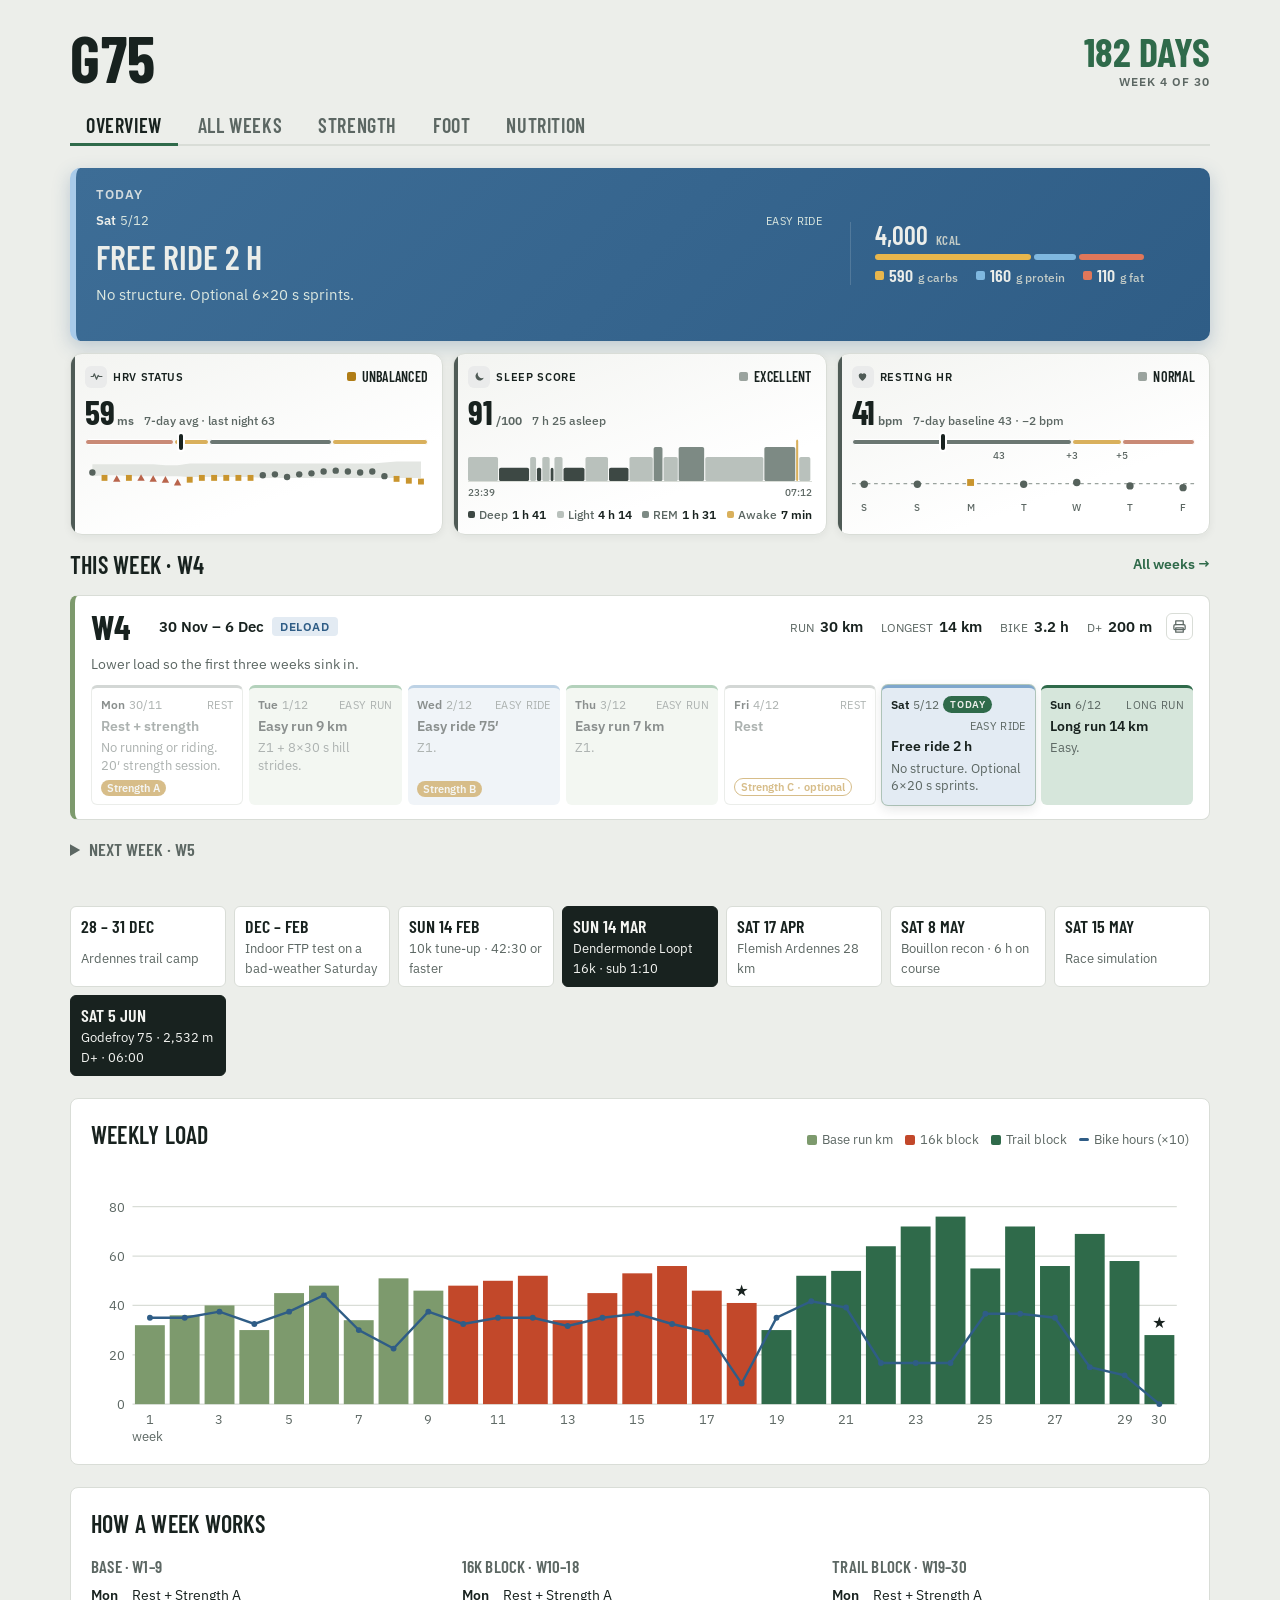
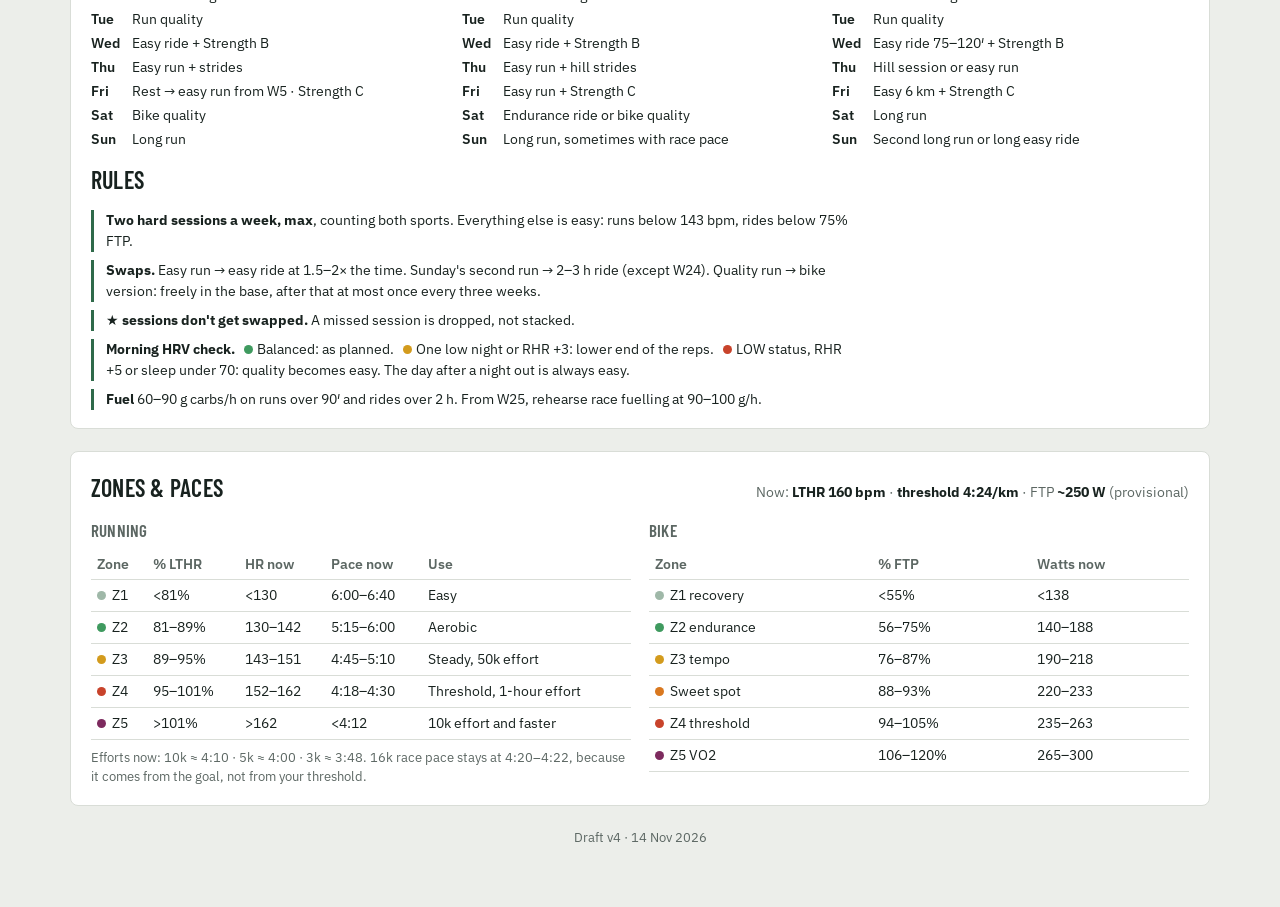
==== index.html @ e813a7c7 "Recovery tiles: status beside title, number and sub on one row Co-Authored-By: Claude Opus 5.5 <nore" ====
<!DOCTYPE html>
<html lang="en">
<head>
<meta charset="utf-8">
<meta name="viewport" content="width=device-width, initial-scale=1">
<title>G75</title>
<meta name="theme-color" content="#f4f5f2">
<link rel="manifest" href="manifest.webmanifest">
<link rel="apple-touch-icon" href="icons/apple-touch-icon.png">
<meta name="apple-mobile-web-app-capable" content="yes">
<meta name="mobile-web-app-capable" content="yes">
<meta name="apple-mobile-web-app-title" content="G75">
<meta name="apple-mobile-web-app-status-bar-style" content="default">
<link rel="icon" type="image/svg+xml" href="data:image/svg+xml,%3Csvg%20xmlns%3D%22http%3A//www.w3.org/2000/svg%22%20viewBox%3D%220%200%2064%2064%22%3E%3Crect%20width%3D%2264%22%20height%3D%2264%22%20rx%3D%2214%22%20fill%3D%22%232f6a4a%22/%3E%3Cpath%20d%3D%22M8%2050%20L24%2024%20L32%2036%20L40%2020%20L56%2050%20Z%22%20fill%3D%22%23f4f5f2%22/%3E%3Cpath%20d%3D%22M40%2020%20L45%2029%20L41%2027%20L38%2031%20L35%2028%20Z%22%20fill%3D%22%23c2482a%22/%3E%3C/svg%3E">
<link rel="preconnect" href="https://fonts.googleapis.com">
<link rel="preconnect" href="https://fonts.gstatic.com" crossorigin>
<link href="https://fonts.googleapis.com/css2?family=Barlow+Condensed:wght@500;600;700&family=IBM+Plex+Sans:wght@400;500;600&display=swap" rel="stylesheet">
<style>:root{
  /* Layout: one reading column; week cards hold a 7-column day grid that stacks on phones */
  --paper:#f4f5f2; --card:#ffffff; --ink:#18221f; --muted:#5c6763; --line:#d9ddd7;
  --moss:#2f6a4a; --rust:#c2482a; --steel:#2f5d86; --ochre:#b07d16;
  --base:#7d9a6d; --speed:#c2482a; --trail:#2f6a4a;
  --easy-bg:#e8f0e7; --q-bg:#f8e3dc; --long-bg:#d6e6db; --bike-bg:#e3ebf3; --bikeq-bg:#d4e0ee; --rest-bg:#eef0ee; --race-bg:#18221f; --race-ink:#f4f5f2;
  --display:"Barlow Condensed","Arial Narrow",sans-serif; --body:"IBM Plex Sans",system-ui,sans-serif;
  color-scheme:light;
}
@media (prefers-color-scheme:dark){:root:not([data-theme="light"]){
  --paper:#111816; --card:#18211e; --ink:#e7ece8; --muted:#9aa7a1; --line:#2b3632;
  --moss:#6fb08a; --rust:#ec7a5a; --steel:#7fb0dc; --ochre:#e0ae4a;
  --base:#8fae7e; --speed:#ec7a5a; --trail:#6fb08a;
  --easy-bg:#1d2b23; --q-bg:#35211b; --long-bg:#1b3326; --bike-bg:#1a2633; --bikeq-bg:#1c2d42; --rest-bg:#1b2220; --race-bg:#e7ece8; --race-ink:#111816;
  color-scheme:dark;}}
:root[data-theme="dark"]{
  --paper:#111816; --card:#18211e; --ink:#e7ece8; --muted:#9aa7a1; --line:#2b3632;
  --moss:#6fb08a; --rust:#ec7a5a; --steel:#7fb0dc; --ochre:#e0ae4a;
  --base:#8fae7e; --speed:#ec7a5a; --trail:#6fb08a;
  --easy-bg:#1d2b23; --q-bg:#35211b; --long-bg:#1b3326; --bike-bg:#1a2633; --bikeq-bg:#1c2d42; --rest-bg:#1b2220; --race-bg:#e7ece8; --race-ink:#111816;
  color-scheme:dark;}

*{box-sizing:border-box}
html{scroll-behavior:smooth}
@media (prefers-reduced-motion:reduce){html{scroll-behavior:auto}}
body{margin:0;background:var(--paper);color:var(--ink);font:15px/1.5 var(--body)}
.wrap{max-width:1180px;margin:0 auto;padding:28px 20px 60px;display:grid;gap:22px}
h1,h2,h3,h4{font-family:var(--display);text-wrap:balance;margin:0;letter-spacing:.01em}
h1{font-size:clamp(40px,6vw,64px);font-weight:700;line-height:.95;text-transform:uppercase}
h3{font-size:24px;font-weight:600;text-transform:uppercase}
h4{font-size:17px;font-weight:600;text-transform:uppercase;color:var(--muted);margin-bottom:6px}
.kicker{font:600 13px var(--body);color:var(--moss);text-transform:uppercase;letter-spacing:.08em;margin-bottom:6px}
.brand{display:flex;align-items:flex-end;justify-content:space-between;gap:16px}
.count{display:grid;justify-items:end;text-align:right;line-height:1.1}
.count b{font:700 clamp(28px,4vw,40px)/.95 var(--display);color:var(--moss);text-transform:uppercase}
.count span{font:600 12px var(--body);color:var(--muted);text-transform:uppercase;letter-spacing:.08em;margin-top:4px}
.lede{max-width:68ch;color:var(--muted);margin:10px 0 0}
.note{color:var(--muted);font-size:13px;margin:8px 0 0;max-width:80ch}

.milestones{list-style:none;padding:0;margin:18px 0 0;display:grid;grid-template-columns:repeat(auto-fit,minmax(140px,1fr));gap:8px}
.milestones li{background:var(--card);border:1px solid var(--line);border-radius:6px;padding:8px 10px;display:grid;gap:2px}
.milestones b{font:600 18px var(--display);text-transform:uppercase}
.milestones span{font-size:13px;color:var(--muted)}
.milestones .race{background:var(--race-bg);border-color:var(--race-bg)}
.milestones .race b,.milestones .race span{color:var(--race-ink)}

.jump{display:flex;flex-wrap:wrap;gap:6px;margin-top:16px}
.jump a,.jump button{font:500 14px var(--body);color:var(--ink);background:var(--card);border:1px solid var(--line);border-radius:999px;padding:5px 12px;text-decoration:none;cursor:pointer}
.jump button{background:var(--moss);color:var(--paper);border-color:var(--moss)}
.jump a:hover{border-color:var(--moss)}
:focus-visible{outline:2px solid var(--steel);outline-offset:2px}

.panel{background:var(--card);border:1px solid var(--line);border-radius:8px;padding:18px 20px;display:grid;gap:12px}
.panel-h{display:flex;flex-wrap:wrap;justify-content:space-between;align-items:baseline;gap:10px}
.legend{display:flex;flex-wrap:wrap;gap:12px;font-size:13px;color:var(--muted)}
.lg::before{content:"";display:inline-block;width:10px;height:10px;border-radius:2px;margin-right:5px;vertical-align:-1px}
.lg.base::before{background:var(--base)}.lg.speed::before{background:var(--speed)}.lg.trail::before{background:var(--trail)}
.lg.bikeL::before{background:var(--steel);height:3px;vertical-align:3px}
.chart{overflow-x:auto}.chart svg{width:100%;min-width:640px;height:auto;display:block}
.grid{stroke:var(--line);stroke-width:1}
.ax{fill:var(--muted);font:11px var(--body)}
.flag{fill:var(--ink);font:13px var(--body)}
.bar.base{fill:var(--base)}.bar.speed{fill:var(--speed)}.bar.trail{fill:var(--trail)}
.bikeline{fill:none;stroke:var(--steel);stroke-width:2}.bikedot{fill:var(--steel)}

.tmpl{display:grid;grid-template-columns:repeat(auto-fit,minmax(260px,1fr));gap:14px}
.tmpl ol{list-style:none;margin:0;padding:0;display:grid;gap:3px;font-size:14px}
.tmpl b{display:inline-block;width:38px;font-weight:600}
.rules{display:grid;grid-template-columns:repeat(auto-fit,minmax(300px,1fr));gap:14px}
.rule{border-top:3px solid var(--moss);padding-top:8px}
.rule h4{color:var(--ink)}
.rule p,.rule ul{margin:0;font-size:14px}
.rule ul{padding-left:18px;display:grid;gap:4px}
.gate{list-style:none;padding-left:0!important}
.gate li{padding-left:12px;border-left:4px solid var(--line)}
.gate .g{border-color:#3f9a5f}.gate .a{border-color:#d39b1d}.gate .r{border-color:#c8432b}

.zgrid,.sgrid{display:grid;grid-template-columns:repeat(auto-fit,minmax(300px,1fr));gap:18px}
table.z{border-collapse:collapse;width:100%;font-size:14px;font-variant-numeric:tabular-nums}
.z th{text-align:left;font-weight:600;color:var(--muted);border-bottom:1px solid var(--line);padding:4px 6px}
.z td{border-bottom:1px solid var(--line);padding:5px 6px}
.zd{display:inline-block;width:9px;height:9px;border-radius:50%;margin-right:6px}
.zd.z1{background:#9fb8a8}.zd.z2{background:#3f9a5f}.zd.z3{background:#d39b1d}.zd.z3b{background:#d9781f}.zd.z4{background:#c8432b}.zd.z5{background:#7d2a5e}
.steps,.phases-s,.pgroups{margin:0;padding-left:18px;display:grid;gap:5px;font-size:14px}

.phase-h{display:flex;flex-wrap:wrap;align-items:baseline;gap:12px;font-size:36px;font-weight:700;text-transform:uppercase;padding-top:14px;border-top:4px solid}
.phase-h small{font:500 14px var(--body);color:var(--muted);text-transform:none}
.phase-h.base{border-color:var(--base)}.phase-h.speed{border-color:var(--speed)}.phase-h.trail{border-color:var(--trail)}
main{display:grid;gap:14px}
.week{background:var(--card);border:1px solid var(--line);border-left:5px solid var(--line);border-radius:8px;padding:14px 16px;display:grid;gap:10px;scroll-margin-top:12px}
.week.base{border-left-color:var(--base)}.week.speed{border-left-color:var(--speed)}.week.trail{border-left-color:var(--trail)}
.week.current{box-shadow:0 0 0 2px var(--moss)}
.week header{display:flex;flex-wrap:wrap;align-items:center;gap:14px}
.wn{font:700 34px/1 var(--display);min-width:54px}
.wmeta{display:flex;flex-wrap:wrap;align-items:center;gap:8px}
.wdates{font-weight:600}
.tag{font:600 12px var(--body);text-transform:uppercase;letter-spacing:.05em;padding:2px 8px;border-radius:4px;background:var(--rest-bg);color:var(--muted)}
.t-deload{background:var(--bike-bg);color:var(--steel)}
.t-race{background:var(--race-bg);color:var(--race-ink)}
.t-ardennes,.t-swap{background:var(--long-bg);color:var(--moss)}
.t-sharpen,.t-intro{background:var(--q-bg);color:var(--rust)}
.now{display:none;font:600 12px var(--body);text-transform:uppercase;padding:2px 8px;border-radius:4px;background:var(--moss);color:var(--paper)}
.week.current .now{display:inline-block}
.stats{display:flex;flex-wrap:wrap;gap:4px 18px;margin:0 0 0 auto;font-variant-numeric:tabular-nums}
.stats div{display:flex;gap:6px;align-items:baseline}
.stats dt{font-size:12px;color:var(--muted);text-transform:uppercase}
.stats dd{margin:0;font-weight:600}
.focus{margin:0;color:var(--muted);font-size:14px;max-width:90ch}

.days{list-style:none;margin:0;padding:0;display:grid;grid-template-columns:repeat(7,minmax(0,1fr));gap:6px}
.day{border-radius:6px;padding:8px 9px;background:var(--rest-bg);display:flex;flex-direction:column;gap:4px;min-width:0;border-top:3px solid transparent}
.day.easy,.day.camp{background:var(--easy-bg);border-top-color:#6aa57a}
.day.q{background:var(--q-bg);border-top-color:var(--rust)}
.day.long,.day.hill{background:var(--long-bg);border-top-color:var(--moss)}
.day.bike{background:var(--bike-bg);border-top-color:#7ea6cc}
.day.bikeq{background:var(--bikeq-bg);border-top-color:var(--steel)}
.day.race{background:var(--race-bg);color:var(--race-ink)}
.day.race .dh em,.day.race .dd{color:var(--race-ink);opacity:.8}
.day.today{box-shadow:0 0 0 1px rgba(47,106,74,.35),0 4px 12px rgba(24,34,31,.12)}
.day.today .dh::after{content:"Today";order:1;font:600 10px var(--body);text-transform:uppercase;letter-spacing:.06em;background:var(--moss);color:var(--paper);padding:2px 7px;border-radius:999px;align-self:center}
.day.today .dh em{order:2}
.day.past{opacity:.5}
@media print{.day.past{opacity:1}}
.dh{display:flex;flex-wrap:wrap;gap:4px;align-items:baseline;font-size:12px}
.dh b{font-weight:600}.dh span{color:var(--muted)}.day.race .dh span{color:var(--race-ink)}
.dh em{font-style:normal;color:var(--muted);margin-left:auto;font-size:11px;text-transform:uppercase;letter-spacing:.03em}
.dt{font-weight:600;font-size:14px;line-height:1.25;overflow-wrap:anywhere}
.dd{font-size:12.5px;color:var(--muted);line-height:1.4;overflow-wrap:anywhere}
.chips{display:flex;flex-wrap:wrap;gap:4px;margin-top:auto;padding-top:2px}
.chip{font:600 11px var(--body);padding:1px 6px;border-radius:999px}
.chip.str{background:var(--ochre);color:var(--paper)}
.chip.key{background:var(--ink);color:var(--paper)}
.day.race .chip.key{background:var(--race-ink);color:var(--race-bg)}
@media (max-width:980px){.days{grid-template-columns:repeat(4,minmax(0,1fr))}}
@media (max-width:640px){.days{grid-template-columns:1fr}.stats{margin-left:0}.dh em{margin-left:8px}}
.foot{color:var(--muted);font-size:13px;text-align:center}

/* v2 additions */
.tabs{display:flex;gap:4px;margin-top:18px;border-bottom:2px solid var(--line)}
.tabs a{font:600 20px var(--display);text-transform:uppercase;letter-spacing:.03em;color:var(--muted);text-decoration:none;padding:6px 16px;border-bottom:3px solid transparent;margin-bottom:-2px}
.tabs a[aria-selected="true"]{color:var(--ink);border-bottom-color:var(--moss)}
.tabs a:hover{color:var(--ink)}
.view{display:grid;gap:22px}
.view[hidden]{display:none}
table.wk{border-collapse:collapse;width:100%;font-size:14px}
.wk th,.wk td{text-align:left;padding:5px 8px;border-bottom:1px solid var(--line);vertical-align:top}
.wk thead th{font-weight:600;color:var(--muted);font-size:13px}
.wk tbody th{width:44px;font-weight:600}
.tmpl{display:grid}
ul.rules{list-style:none;margin:0;padding:0;display:grid;gap:8px;font-size:14px;max-width:95ch}
ul.rules li{padding-left:12px;border-left:3px solid var(--moss)}
.dot{display:inline-block;width:9px;height:9px;border-radius:50%;margin:0 4px 0 6px;vertical-align:0}
.dot.g{background:#3f9a5f}.dot.a{background:#d39b1d}.dot.r{background:#c8432b}
.now-vals{font-size:14px;color:var(--muted);font-variant-numeric:tabular-nums}
.now-vals b{color:var(--ink)}
.howto{border-top:1px solid var(--line);padding-top:10px}
.howto p{margin:0;font-size:14px;max-width:95ch}
.sweek{display:grid;grid-template-columns:repeat(auto-fit,minmax(220px,1fr));gap:10px}
.sday{background:var(--paper);border:1px solid var(--line);border-radius:6px;padding:10px 12px;display:flex;flex-wrap:wrap;align-items:center;gap:8px}
.sday b{font:700 22px var(--display);text-transform:uppercase}
.sday p{margin:0;flex-basis:100%;font-size:14px;color:var(--muted)}
.chip.str{text-decoration:none}
.fmt{list-style:none;margin:0;padding:0;display:grid;gap:6px;font-size:14px}
.fmt span{display:inline-block;min-width:44px;font:700 18px var(--display);color:var(--moss)}
.abc{display:grid;grid-template-columns:repeat(auto-fit,minmax(220px,1fr));gap:10px}
.slot{border:2px dashed var(--line);border-radius:6px;padding:12px;display:flex;align-items:center;gap:12px}
.slot b{font:700 34px/1 var(--display);color:var(--ochre)}
.slot p{margin:0;color:var(--muted);font-size:14px}
.lib{display:grid;grid-template-columns:repeat(auto-fit,minmax(230px,1fr));gap:16px}
.lib ul{margin:0;padding-left:16px;display:grid;gap:3px;font-size:14px}
.lib i{font-style:normal;color:var(--muted);font-size:12.5px;white-space:nowrap}
.lib .add h4{color:var(--ochre)}
h3 small{font:500 13px var(--body);color:var(--muted);text-transform:none;margin-left:8px}
.mob{margin:0;font-size:14px;max-width:95ch;color:var(--muted)}
table.wk{table-layout:fixed;min-width:620px}
.wk thead th:first-child{width:50px}
.wk td[colspan]{background:var(--paper)}
ul.rules{grid-template-columns:1fr}
.wk b{display:inline;width:auto}
.chart{position:relative}
.hit{fill:transparent;cursor:pointer}
.hit:focus{outline:none}
.bar.on{filter:brightness(1.15)}
.hit:focus-visible{stroke:var(--steel);stroke-width:2}
.tip{position:absolute;pointer-events:none;background:var(--ink);color:var(--paper);border-radius:6px;padding:8px 10px;font-size:13px;line-height:1.45;min-width:170px;box-shadow:0 4px 14px rgba(0,0,0,.18);z-index:5;font-variant-numeric:tabular-nums}
.tip b{display:block;font:600 15px var(--display);text-transform:uppercase;letter-spacing:.02em}
.tip .tl{opacity:.75;font-size:12px;margin-bottom:4px}
.tip dl{margin:0;display:grid;grid-template-columns:auto 1fr;gap:1px 10px}
.tip dt{opacity:.75}.tip dd{margin:0;font-weight:600;text-align:right}
.sess{display:grid;grid-template-columns:repeat(auto-fit,minmax(290px,1fr));gap:12px}
.scard{border:1px solid var(--line);border-top:4px solid var(--ochre);border-radius:8px;padding:12px 14px;display:flex;flex-direction:column;gap:10px;background:var(--paper)}
.scard header{display:flex;gap:10px;align-items:center}
.scard .sl{font:700 40px/1 var(--display);color:var(--ochre);min-width:28px}
.scard header b{display:block;font:600 20px var(--display);text-transform:uppercase}
.scard header span{font-size:13px;color:var(--muted)}
.blk h5{margin:0 0 4px;font:600 12px var(--body);text-transform:uppercase;letter-spacing:.05em;color:var(--muted)}
.blk ul{list-style:none;margin:0;padding:0;display:grid;gap:4px;font-size:14px}
.blk li{display:flex;flex-wrap:wrap;gap:2px 8px;align-items:baseline}
.blk em{font-style:normal;font:700 12px var(--body);color:var(--ochre);min-width:20px}
.blk i{font-style:normal;color:var(--muted);font-size:12.5px;margin-left:auto;text-align:right}
.why{margin:auto 0 0;font-size:12.5px;color:var(--muted);border-top:1px dashed var(--line);padding-top:8px}
.grules{margin:0;padding-left:20px;display:grid;gap:6px;font-size:14px;max-width:95ch}
.prog td:first-child{font-weight:600}
/* strength sessions v2 */
.seg{display:inline-flex;border:1px solid var(--line);border-radius:8px;overflow:hidden;background:var(--paper)}
.segb{font:inherit;border:0;background:transparent;color:var(--muted);padding:6px 16px;cursor:pointer;display:flex;align-items:baseline;gap:6px;border-left:1px solid var(--line)}
.segb:first-child{border-left:0}
.segb b{font:700 20px var(--display);color:inherit}
.segb span{font-size:12px;text-transform:uppercase;letter-spacing:.04em}
.segb[aria-selected="true"]{background:var(--ochre);color:var(--paper)}
.sc{display:grid;gap:4px}
.sc[hidden]{display:none}
.sch{display:flex;align-items:center;gap:12px;padding-bottom:8px;border-bottom:2px solid var(--ochre)}
.sch .sl{font:700 44px/1 var(--display);color:var(--ochre)}
.sch b{display:block;font:600 22px var(--display);text-transform:uppercase}
.sch span{font-size:13px;color:var(--muted)}
.rows{display:grid}
.blk2{display:grid;grid-template-columns:120px 1fr;gap:12px;padding:10px 0;border-bottom:1px solid var(--line)}
.bl b{display:block;font:600 13px var(--body);text-transform:uppercase;letter-spacing:.04em}
.bl span{font-size:12.5px;color:var(--muted)}
.exs{list-style:none;margin:0;padding:0;display:grid;gap:8px}
.blk2.pair .exs{border-left:3px solid var(--ochre);padding-left:12px}
.exs li{display:grid;grid-template-columns:auto 1fr auto;gap:10px;align-items:baseline}
.exs li:not(:has(em)){grid-template-columns:1fr auto}
.exs em{font:700 12px var(--body);font-style:normal;color:var(--ochre);width:14px}
.en span{font-weight:600;font-size:14.5px}
.en small{display:block;color:var(--muted);font-size:12.5px;margin-top:1px}
.exs li.later{opacity:.72}
.en i.from{font:600 11px var(--body);font-style:normal;text-transform:uppercase;letter-spacing:.04em;color:var(--ochre);border:1px solid var(--ochre);border-radius:4px;padding:0 5px;margin-left:6px;white-space:nowrap}
.ed{font-variant-numeric:tabular-nums;font-weight:600;font-size:14px;white-space:nowrap;text-align:right}
.sc .why{border-top:0;margin-top:6px;padding-top:0}
@media (max-width:560px){.blk2{grid-template-columns:1fr;gap:6px}.ed{white-space:normal}}
/* rest days: same card as other days, quieter */
.day.rest{background:var(--card);border:1px solid var(--line);border-top:3px solid #a9b1ac}
.day.rest .dt{color:var(--muted)}
.smeta{margin-left:auto;display:flex;flex-direction:column;align-items:flex-end;gap:4px}
.dur{font:600 14px var(--body);color:var(--muted);font-variant-numeric:tabular-nums}
.chip.str.opt{background:transparent;color:var(--ochre);border:1px solid var(--ochre)}
/* overview: today + this week */
.today-wrap{display:grid;gap:12px}
.today-card{border-radius:8px;padding:14px 16px;display:flex;flex-direction:column;gap:6px;border-top-width:4px}
.today-card .tl-label{font:600 12px var(--body);text-transform:uppercase;letter-spacing:.08em;color:var(--moss)}
.today-card.race .tl-label{color:var(--race-ink)}
.today-card .dh{font-size:13px}
.today-card .dt{font:600 26px/1.1 var(--display);text-transform:uppercase}
.today-card .dd{font-size:14px;max-width:75ch}
.today-card .chips{margin-top:4px}
.cw-head{display:flex;justify-content:space-between;align-items:baseline;gap:10px}
.jump-link{color:var(--moss);font-weight:600;text-decoration:none;font-size:14px}
.jump-link:hover{text-decoration:underline}
.nextwk summary{cursor:pointer;font:600 18px var(--display);text-transform:uppercase;color:var(--muted);padding:6px 0}
.nextwk[open] summary{margin-bottom:8px}
.nextwk .week{opacity:.92}
.today-card[hidden],.today-wrap[hidden]{display:none}
.wrap,.view,.panel,.today-wrap{grid-template-columns:minmax(0,1fr)}
.tabs{overflow-x:auto}
.tabs a{white-space:nowrap}
@media (max-width:480px){.tabs a{font-size:16px;padding:6px 8px}}
/* tabs: no scrollbar */
.tabs{border-bottom:0;box-shadow:inset 0 -2px 0 var(--line);overflow-x:auto;overflow-y:hidden;scrollbar-width:none}
.tabs::-webkit-scrollbar{display:none}
.tabs a{margin-bottom:0}
/* lighter page background */
:root{--paper:#fbfcfa}
/* always light: override the dark-mode palettes */
@media (prefers-color-scheme:dark){:root:not([data-theme="light"]){
  --paper:#fbfcfa; --card:#ffffff; --ink:#18221f; --muted:#5c6763; --line:#d9ddd7;
  --moss:#2f6a4a; --rust:#c2482a; --steel:#2f5d86; --ochre:#b07d16;
  --base:#7d9a6d; --speed:#c2482a; --trail:#2f6a4a;
  --easy-bg:#e8f0e7; --q-bg:#f8e3dc; --long-bg:#d6e6db; --bike-bg:#e3ebf3; --bikeq-bg:#d4e0ee; --rest-bg:#eef0ee; --race-bg:#18221f; --race-ink:#f4f5f2;
  color-scheme:light;}}
:root[data-theme="dark"]{
  --paper:#fbfcfa; --card:#ffffff; --ink:#18221f; --muted:#5c6763; --line:#d9ddd7;
  --moss:#2f6a4a; --rust:#c2482a; --steel:#2f5d86; --ochre:#b07d16;
  --base:#7d9a6d; --speed:#c2482a; --trail:#2f6a4a;
  --easy-bg:#e8f0e7; --q-bg:#f8e3dc; --long-bg:#d6e6db; --bike-bg:#e3ebf3; --bikeq-bg:#d4e0ee; --rest-bg:#eef0ee; --race-bg:#18221f; --race-ink:#f4f5f2;
  color-scheme:light;}
/* softer page background */
:root{--paper:#eceeea}
@media (prefers-color-scheme:dark){:root:not([data-theme="light"]){--paper:#eceeea}}
:root[data-theme="dark"]{--paper:#eceeea}
/* daily macros on day cards */
.mac{display:flex;flex-wrap:wrap;gap:1px 7px;margin-top:auto;padding-top:4px;border-top:1px dashed rgba(24,34,31,.15);font:500 11px var(--body);color:var(--muted);text-decoration:none;font-variant-numeric:tabular-nums}
.mac b{color:var(--ink);font-weight:600;flex-basis:100%}
.chips+.mac{margin-top:2px}
.day.race .mac,.day.race .mac b{color:var(--race-ink);border-top-color:currentColor}
.mac:hover b{text-decoration:underline}
/* macros only on the today card */
.day .mac{display:none}
/* Today card: dark hero card, accent colour by session type; macros as a split bar */
.today-card.day{--acc:#8cc79a;background:linear-gradient(135deg,#3f7f5b,#336d4e);color:var(--paper);border:0;border-left:6px solid var(--acc);border-radius:10px;padding:18px 20px 20px;gap:8px;box-shadow:0 6px 18px rgba(47,106,74,.25)}
.today-card.q{--acc:#e0775a}.today-card.long,.today-card.hill{--acc:#6fbf8e}.today-card.bike{--acc:#8fb8de}.today-card.bikeq{--acc:#6f9fd0}.today-card.rest{--acc:#a9b1ac}.today-card.race{--acc:var(--rust)}
.today-card.day .tl-label{color:var(--paper);opacity:.85;font-size:13px}
.today-card.day.race{background:var(--ink)}
.today-card.day .dh,.today-card.day .dh span,.today-card.day .dh em,.today-card.day .dd{color:#dce8e0;opacity:1}
.today-card.day .dh b{color:var(--paper)}
.today-card.day .dt{font-size:34px;color:var(--paper)}
.today-card.day .dd{font-size:15px}
.today-card.day .chip.key{background:var(--paper);color:var(--ink)}
.today-card .mac{display:grid;grid-template-columns:repeat(3,auto);justify-content:start;gap:6px 18px;margin-top:6px;padding-top:10px;border-top:1px solid rgba(244,245,242,.16);color:#c4ccc7;font:500 12px var(--body)}
.today-card .mac b{flex-basis:auto}
.today-card.day.race .mac{border-top-color:rgba(244,245,242,.16);color:#c4ccc7}
.today-card .mk{grid-column:1/-1;font:600 13px var(--display);text-transform:uppercase;letter-spacing:.04em}
.today-card .mk b{font:600 26px/1 var(--display);color:var(--paper);letter-spacing:.01em;margin-right:4px}
.today-card .mbar{grid-column:1/-1;display:flex;gap:3px;height:6px;width:100%;max-width:440px}
.today-card .mbar i{border-radius:3px}
.today-card .mbar .c,.today-card .mm.c::before{background:#e8b64c}
.today-card .mbar .p,.today-card .mm.p::before{background:#7fb8e0}
.today-card .mbar .f,.today-card .mm.f::before{background:#e0775a}
.today-card .mm{display:flex;align-items:baseline;gap:5px;white-space:nowrap}
.today-card .mm::before{content:"";width:9px;height:9px;border-radius:2px;align-self:center}
.today-card .mm b{font:600 18px/1 var(--display);color:var(--paper)}
.today-card .mac:hover .mk{text-decoration:none}
.today-card .mac:hover{color:var(--paper)}
@media (min-width:760px){.today-card.day{display:grid;grid-template-columns:minmax(0,1fr) 340px;column-gap:28px;align-content:start}
  .today-card.day>*{grid-column:1}
  .today-card.day .mac{grid-column:2;grid-row:1/span 6;align-self:center;margin:0;padding:0 0 0 24px;border-top:0;border-left:1px solid rgba(244,245,242,.16)}}
  .today-card.day.race .mac{border-left-color:rgba(244,245,242,.16)}

/* PREVIEW: recovery strip under the Today card */
.rec{display:grid;grid-template-columns:repeat(3,minmax(0,1fr));gap:10px}
.rt{--c:#2f6a4a;--t:#e6f1ea;position:relative;overflow:hidden;background:linear-gradient(160deg,var(--t),#fff 70%);border:1px solid var(--line);border-radius:12px;padding:12px 14px 10px;display:flex;flex-direction:column;gap:6px;color:var(--c);box-shadow:0 2px 8px rgba(24,34,31,.06)}
.rt::before{content:"";position:absolute;inset:0 auto 0 0;width:4px;background:var(--day)}
.rec{--day:#4f5b56}
.rt{--c:var(--day);--t:#f3f4f1;--s:var(--day)}
.rt.warn{--s:var(--ochre)}.rt.bad{--s:var(--rust)}
.rh{display:flex;align-items:center;gap:6px;min-width:0}
.ri{flex:none;width:24px;height:24px;border-radius:7px;background:#e6e9e4;display:grid;place-items:center}
.ri svg{width:15px;height:15px;fill:none;stroke:var(--muted);stroke-width:2.2;stroke-linecap:round;stroke-linejoin:round}
.rt.sleep .ri svg,.rt.rhr .ri svg{fill:var(--muted);stroke-width:0}
.rn{font:600 12px var(--body);text-transform:uppercase;letter-spacing:.06em;color:var(--ink);white-space:nowrap;overflow:hidden;text-overflow:ellipsis}
.rpill{margin-left:auto;flex:none;font:600 11px var(--body);padding:2px 8px;border-radius:999px;background:color-mix(in srgb,var(--s) 13%,#fff);color:var(--s);white-space:nowrap}
.rbody{display:flex;align-items:center;justify-content:space-between;gap:8px}
.rv{display:flex;align-items:baseline;gap:3px}
.rv b{font:700 44px/.95 var(--display);color:var(--ink);letter-spacing:-.01em}
.rv span{font:600 13px var(--body);color:var(--muted)}
.ring{width:52px;height:52px;flex:none;transform:rotate(-90deg)}
.ring circle{fill:none;stroke-width:7;stroke-linecap:round}
.ring .trk{stroke:color-mix(in srgb,var(--c) 15%,transparent)}
.ring .arc{stroke:var(--c)}
.rspw{position:relative;margin-right:5px}
.rsp{width:100%;height:36px;overflow:visible;display:block}
.rsp polyline{vector-effect:non-scaling-stroke}
.rspw .dot{position:absolute;width:8px;height:8px;margin:-4px 0 0 -4px;border-radius:50%;background:var(--s);box-shadow:0 0 0 4px color-mix(in srgb,var(--s) 25%,transparent)}
.rsp polyline{fill:none;stroke:currentColor;stroke-width:2.2;stroke-linejoin:round;stroke-linecap:round}
.rsp polyline{stroke:#56625c}
.rsub{font:500 12px/1.3 var(--body);color:var(--muted)}
.rsrc{grid-column:1/-1;font-size:11px;color:var(--muted);text-align:right;margin-top:-4px}
@media (max-width:560px){.rec{grid-template-columns:1fr}
 .rv b{font-size:38px}.rt{padding:11px 12px 9px}
  .rpill{font-size:10.5px;padding:2px 6px}.rt.sleep .rn,.rt.rhr .rn{font-size:11px}}
@media (min-width:760px){.rsp{height:44px}}
.rv b{color:var(--ink)}
.rspw .dot{background:var(--day);box-shadow:0 0 0 4px color-mix(in srgb,var(--day) 22%,transparent)}
.rt.warn .rspw .dot{background:var(--ochre);box-shadow:0 0 0 4px color-mix(in srgb,var(--ochre) 25%,transparent)}
.ri{background:color-mix(in srgb,var(--day) 12%,#fff)}.ri svg{stroke:var(--day)}.rt.sleep .ri svg,.rt.rhr .ri svg{fill:var(--day)}
.rt{color:var(--day)}.rsp polyline{stroke:var(--day)}
.rpill{background:#e9ecea;color:var(--muted)}.rpill::before{content:"";display:inline-block;width:7px;height:7px;border-radius:50%;background:#9aa39e;margin-right:5px;vertical-align:1px}
.rt.warn .rpill{background:color-mix(in srgb,var(--ochre) 14%,#fff);color:var(--ochre)}.rt.warn .rpill::before{background:var(--ochre)}
.rt.bad .rpill{background:color-mix(in srgb,var(--rust) 12%,#fff);color:var(--rust)}.rt.bad .rpill::before{background:var(--rust)}
.rt.bad .rspw .dot{background:var(--rust);box-shadow:0 0 0 4px color-mix(in srgb,var(--rust) 25%,transparent)}
.rt.hrv .rsp{height:54px}
.rsp .floor{stroke:color-mix(in srgb,var(--day) 55%,#fff);stroke-width:1;stroke-dasharray:3 3;vector-effect:non-scaling-stroke}
.flbl{display:none}
/* PREVIEW: Today card background follows the session type */
.today-card.day.q{background:linear-gradient(135deg,#b35a3f,#9a4932);box-shadow:0 6px 18px rgba(154,73,50,.25)}
.today-card.day.bike,.today-card.day.bikeq{background:linear-gradient(135deg,#3d6d96,#2f5d86);box-shadow:0 6px 18px rgba(47,93,134,.25)}
.today-card.day.rest{background:linear-gradient(135deg,#6f7975,#5d6662);box-shadow:0 6px 18px rgba(60,70,66,.22)}
.today-card.day.long,.today-card.day.hill{background:linear-gradient(135deg,#356f50,#2a5c42)}
.today-card.q{--acc:#f0a68d}.today-card.bike,.today-card.bikeq{--acc:#a9cbea}.today-card.rest{--acc:#c9cfcb}
.today-card.day .chip.str.opt{color:#f6dc9a;border-color:#f6dc9a}

/* HRV tile, Garmin-style */
.hst{display:flex;align-items:center;gap:8px;font:600 22px/1.1 var(--display);text-transform:uppercase;letter-spacing:.02em;color:var(--ink);margin:2px 0 4px}
.hst i{width:14px;height:14px;border-radius:2px;background:#9aa39e}
.rt.warn .hst i{background:var(--ochre)}.rt.bad .hst i{background:var(--rust)}
.hsub{margin-top:-2px}
.hz{position:relative;height:8px;margin:10px 0 6px}
.hz .z{position:absolute;top:0;bottom:0;border-radius:4px;border:1.5px solid var(--card)}
.hz .low{background:#c98a76}.hz .unb{background:#d9b05c}.hz .bal{background:#6b7772}.hz .exc{background:#46514c}
.hm{position:absolute;top:-5px;bottom:-5px;width:4px;margin-left:-2px;border-radius:2px;background:var(--ink);box-shadow:0 0 0 2px var(--card)}
.hch{width:100%;height:auto;max-height:80px;display:block;margin-top:6px}
.hband{fill:#e3e6e2}
.hch .db{fill:#56625c}.hch .du{fill:#c9952e}.hch .dl{fill:#b9644b}

/* RHR tile: baseline bar + 7-day dots */
.rzl{position:relative;height:14px;font:500 11px var(--body);color:var(--muted);margin-bottom:2px}.rzl span{position:absolute;transform:translateX(-50%)}
.rch{max-height:none}.rch .bl{stroke:#9aa39e;stroke-dasharray:3 3;stroke-width:1}.rch text{font:500 8px var(--body);fill:var(--muted)}
/* Sleep tile: hypnogram */
.hyp{width:100%;height:auto;max-height:72px;display:block;margin-top:10px;border-bottom:1px solid var(--line)}
.hyp .deep{fill:#3d4844}.hyp .light{fill:#b9c1bc}.hyp .rem{fill:#7d8a84}.hyp .awake{fill:#d9b05c}
.hyt{display:flex;justify-content:space-between;font:500 11px var(--body);color:var(--muted);margin:3px 0 8px}
.stl .awake i{background:#d9b05c}
/* Compact recovery tiles (20 Nov): status beside the title, number + sub on one row */
.rec .rt{padding:12px 14px;gap:8px}
.rec .ri{width:22px;height:22px;border-radius:6px}.rec .ri svg{width:13px;height:13px}
.rec .rn{font-size:11px}
.rec .rh .hst{margin:0 0 0 auto;font-size:14px;gap:6px;white-space:nowrap}.rec .hst i{width:9px;height:9px}
.rec .rrow{display:flex;align-items:baseline;gap:10px;flex-wrap:wrap}
.rec .rv b{font-size:34px}.rec .rv span{font-size:12px}
.rec .rsub{font-size:11.5px}.rec .hsub{margin:0}
.rec .hz{height:6px;margin:2px 0 0}
.rec .hch{margin-top:0}.rec .hyp{margin-top:0}.rec .hyt{margin:-4px 0 0;font-size:10px}
.rec .rzl{height:12px;font-size:10px;margin:-4px 0 0}
.rt.sleep .stl{flex-wrap:nowrap;justify-content:space-between;gap:6px;font-size:11.5px;white-space:nowrap}
@media (max-width:359px){.rt.sleep .stl{flex-wrap:wrap}}
.rt.sleep .stl span{gap:4px}.rt.sleep .stl i{width:7px;height:7px}
/* Sleep tile: stage bar + score columns */
.stg{display:flex;gap:2px;height:14px;border-radius:4px;overflow:hidden;margin-top:8px}
.stg i{display:block}
.stg .deep,.stl .deep i{background:#3d4844}.stg .light,.stl .light i{background:#b9c1bc}.stg .rem,.stl .rem i{background:#7d8a84}.stg .awake{background:#e6dcc4}
.stl{display:flex;flex-wrap:wrap;gap:4px 14px;font:500 12px var(--body);color:var(--muted)}
.stl span{display:flex;align-items:center;gap:5px}.stl i{width:8px;height:8px;border-radius:2px}
.stl b{color:var(--ink);font-weight:600}
.scol{display:flex;align-items:flex-end;gap:2px;height:52px;margin-top:12px;border-bottom:1px solid var(--line)}
.scol i{flex:1;border-radius:2px 2px 0 0;background:#b9c1bc}
.scol .exc{background:#7d8a84}.scol .fair{background:#d9b05c}.scol .poor{background:#c98a76}
.scol .now{background:var(--ink)}
/* Resting HR tile: deviation cells around the average */
.dev{position:relative;display:flex;gap:2px;height:56px;margin-top:12px}
.dev::before{content:"";position:absolute;left:0;right:0;top:50%;border-top:1px dashed #9aa39e}
.dev i{flex:1;position:relative}
.dev i::after{content:"";position:absolute;left:0;right:0;border-radius:2px;background:#b9c1bc;height:max(3px,calc(var(--h)*.5));bottom:calc(50% - (1 - var(--up))*max(3px,calc(var(--h)*.5)));}
.dev i.el::after{background:#d9b05c}.dev i.hi::after{background:#c98a76}.dev i.lo::after{background:#7d8a84}
.dev i.now::after{background:var(--ink)}
.devax{display:flex;justify-content:space-between;font:500 10.5px var(--body);color:#8a948f;margin-top:2px}
/* ---------- print buttons (screen) ---------- */
.pbtn{font:500 14px var(--body);color:var(--ink);background:var(--card);border:1px solid var(--line);border-radius:999px;padding:5px 12px;cursor:pointer;display:inline-flex;align-items:center;gap:6px;line-height:1.2}
.pbtn:hover{border-color:var(--moss);color:var(--moss)}
.pbtn svg{width:15px;height:15px;flex:none}
.pbtn.ico{padding:5px;border-radius:6px;color:var(--muted)}
.pbtn.ico:hover{color:var(--moss)}
.cw-head .pbtn{margin-left:auto}
.cw-head{align-items:center}
.pdoc{display:none}

/* ---------- print layouts ---------- */
@page{size:A4 portrait;margin:12mm 12mm 11mm}
@page land{size:A4 landscape;margin:9mm 10mm 8mm}
@media print{
  html,body{background:#fff!important}
  html.printing body>.wrap{display:none!important}
  .pdoc.on{display:block}
  .pdoc.land{page:land}
  .pdoc{color:#18221f;font:8.5pt/1.35 var(--body);-webkit-print-color-adjust:exact;print-color-adjust:exact}
  .ppage{break-after:page;display:flex;flex-direction:column;gap:3.5mm}
  .ppage:last-child{break-after:auto}
}
.pdoc h1,.pdoc h2{font-family:var(--display);text-transform:uppercase;margin:0;letter-spacing:.01em}
.pdoc h1{font-size:20pt;font-weight:700;line-height:1}
.pdoc h2{font-size:11pt;font-weight:600;color:#5c6763;border-bottom:.6pt solid #18221f;padding-bottom:1mm;margin-top:1mm}
.ph{display:flex;justify-content:space-between;align-items:flex-end;gap:6mm;border-bottom:1.6pt solid #18221f;padding-bottom:2mm}
.pk{font:600 7pt var(--body);text-transform:uppercase;letter-spacing:.1em;color:#2f6a4a;margin-bottom:.8mm}
.psub{font-size:8.5pt;color:#5c6763;margin-top:1mm;max-width:150mm}
.pr{font:600 10pt var(--body);text-align:right;white-space:nowrap}
.ptag{font:600 6.5pt var(--body);text-transform:uppercase;letter-spacing:.05em;border:.6pt solid #5c6763;border-radius:2pt;padding:0 1.2mm;margin-right:1mm;color:#18221f;vertical-align:1pt}
.pf{display:flex;justify-content:space-between;font-size:6.5pt;color:#8a938f;border-top:.5pt solid #d9ddd7;padding-top:1mm;margin-top:auto}
.pbox{display:inline-block;width:3mm;height:3mm;border:.7pt solid #18221f;border-radius:.6pt;vertical-align:-.5mm;flex:none;background:#fff}
.pdoc b.sA,.pdoc b.sB,.pdoc b.sC{display:inline-block;font:700 6.5pt/1 var(--body);padding:.5mm 1mm;border-radius:1pt;background:#b07d16;color:#fff;margin-left:.6mm}
.pdoc b.sC{background:#fff;color:#b07d16;box-shadow:inset 0 0 0 .6pt #b07d16}
.pdoc .kst{font-weight:700;color:#18221f;margin-left:.6mm}
.pkey{display:flex;flex-wrap:wrap;gap:1mm 6mm;font-size:7pt;color:#5c6763;align-items:center}
.pkey span{display:inline-flex;align-items:center;gap:1mm}

/* kind colours: a left rule, prints well in grey too */
.pdoc [class*="k-"]{--kc:#a9b1ac}
.pdoc .k-easy,.pdoc .k-camp{--kc:#6aa57a}
.pdoc .k-q{--kc:#c2482a}
.pdoc .k-long,.pdoc .k-hill{--kc:#2f6a4a}
.pdoc .k-bike{--kc:#7ea6cc}
.pdoc .k-bikeq{--kc:#2f5d86}
.pdoc .k-race{--kc:#18221f}

/* full plan grid (landscape, one phase per page) */
.pgrid{width:100%;border-collapse:collapse;table-layout:fixed;font-variant-numeric:tabular-nums}
.pgrid th,.pgrid td{border:.5pt solid #c9cec8;vertical-align:top;text-align:left}
.pgrid thead th{font:600 7pt var(--body);text-transform:uppercase;letter-spacing:.04em;color:#5c6763;padding:1mm 1.4mm;background:#eef0ee}
.pgrid thead th:first-child{width:21mm}
.pgrid thead th.num{width:11mm;text-align:right}
.pgrid tbody th{padding:1.2mm 1.4mm;border-left:2.2pt solid #7d9a6d}
.pgrid.ph-speed tbody th{border-left-color:#c2482a}
.pgrid.ph-trail tbody th{border-left-color:#2f6a4a}
.pgrid tbody th b{display:block;font:700 12pt/1 var(--display)}
.pgrid tbody th span{display:block;font-size:6.8pt;color:#5c6763;font-weight:500}
.pgrid tbody th em{display:block;font:600 6pt var(--body);font-style:normal;text-transform:uppercase;letter-spacing:.04em;color:#5c6763;margin-top:.4mm}
.pgrid td{padding:1mm 1.2mm 1.2mm;box-shadow:inset 0 1.4pt 0 var(--kc)}
.pgrid td.k-rest .ct{color:#8a938f}
.pgrid td.k-race{background:#eef0ee}
.pgrid .c1{display:flex;align-items:center;gap:1mm;margin-bottom:.5mm}
.pgrid .cd{font-size:6.3pt;color:#8a938f;margin-right:auto}
.pgrid .ct{font-size:7.4pt;font-weight:600;line-height:1.22}
.pgrid td.num{text-align:right;font-weight:600;font-size:8pt;padding-top:1.6mm;box-shadow:none}

/* week sheet (portrait) */
.pstats{display:flex;gap:5mm;margin:0;font-variant-numeric:tabular-nums}
.pstats div{display:flex;flex-direction:column;align-items:flex-end}
.pstats dt{font:600 6.5pt var(--body);text-transform:uppercase;color:#5c6763;letter-spacing:.04em}
.pstats dd{margin:0;font:600 11pt var(--body)}
.pweek{width:100%;border-collapse:collapse;table-layout:fixed}
.pweek thead th{font:600 6.8pt var(--body);text-transform:uppercase;letter-spacing:.04em;color:#5c6763;text-align:left;padding:0 1.5mm 1mm;border-bottom:1pt solid #18221f}
.pweek thead th:nth-child(1){width:6mm}
.pweek thead th:nth-child(2){width:13mm}
.pweek thead th:nth-child(4){width:19mm}
.pweek thead th:nth-child(5){width:17mm}
.pweek thead th:nth-child(6){width:44mm}
.pweek td{padding:2mm 1.5mm;border-bottom:.5pt solid #c9cec8;vertical-align:top}
.pweek tr{break-inside:avoid}
.pweek td.tk{border-left:2.4pt solid var(--kc);padding-left:1.6mm}
.pweek .dy b{display:block;font:700 12pt/1 var(--display);text-transform:uppercase}
.pweek .dy span{font-size:7pt;color:#5c6763}
.pweek .sk{font:600 6.5pt var(--body);text-transform:uppercase;letter-spacing:.05em;color:#5c6763}
.pweek .st{font-weight:600;font-size:9.5pt;line-height:1.25}
.pweek .sd{font-size:8pt;color:#3a4542;margin-top:.5mm}
.pweek .vol{font-weight:600;font-variant-numeric:tabular-nums;font-size:8pt}
.pweek .sx{white-space:nowrap}
.pweek .sx small{display:block;font-size:6.3pt;color:#8a938f;margin-top:.5mm}
.pweek .nt{background:repeating-linear-gradient(transparent 0 5.4mm,#d9ddd7 5.4mm 5.6mm)}
.pweek tr.k-rest .st{color:#5c6763}
.pcols{display:grid;grid-template-columns:1fr 1.25fr;gap:6mm}
.pcols li{list-style:none;margin:1.5mm 0 0;font-size:7.8pt}

/* cloned page content, tightened */
.pclone ul,.pclone ol{margin:0;padding:0}
.pdoc .now-vals{font-size:8.5pt}
.pz{display:grid;grid-template-columns:1fr 1fr;gap:5mm}
.pz h4{font:600 9pt var(--display);text-transform:uppercase;color:#5c6763;margin:0 0 1mm}
.pz table.z{font-size:7.8pt;width:100%;border-collapse:collapse}
.pz .z th,.pz .z td{padding:.8mm 1.2mm;border-bottom:.5pt solid #d9ddd7;text-align:left}
.pz .note{font-size:7pt;color:#5c6763;margin:1.2mm 0 0}
.pz.small{grid-template-columns:1fr;gap:2mm}
.pz.small .zgrid{display:grid;grid-template-columns:1fr;gap:2.5mm}
.pz .zgrid{display:contents}
.pz.small .zgrid{display:grid}
.pz.small table.z{font-size:7.2pt}
.pz.small .note{display:none}
.pz .zd{display:inline-block;width:2mm;height:2mm;border-radius:50%;margin-right:1mm}
.prules ul{display:grid;grid-template-columns:1fr 1fr;gap:2mm 6mm;list-style:none;font-size:8pt}
.pdoc .dot{display:inline-block;width:2mm;height:2mm;border-radius:50%;margin:0 .8mm 0 1.5mm}
.pdoc .dot.g{background:#3f9a5f}.pdoc .dot.a{background:#d39b1d}.pdoc .dot.r{background:#c8432b}
.ptmpl .tmpl{display:grid;grid-template-columns:repeat(3,1fr);gap:5mm}
.ptmpl h4{font:600 9pt var(--display);text-transform:uppercase;margin:0 0 1mm}
.ptmpl ol{list-style:none;font-size:7.8pt;display:grid;gap:.4mm}
.ptmpl ol b{display:inline-block;width:8mm}

/* strength tracker */
.pstr{display:grid;gap:3.5mm}
.pss{break-inside:avoid}
.pss>header{display:flex;align-items:baseline;gap:3mm;border-bottom:1.2pt solid #b07d16;padding-bottom:1mm}
.pss .sl{font:700 20pt/1 var(--display);color:#b07d16}
.pss .sn{font:600 11pt var(--display);text-transform:uppercase}
.pss .sf{font-size:7.5pt;color:#5c6763}
.pss .sm{margin-left:auto;font-size:7.5pt;color:#5c6763;font-weight:600}
.pss table{width:100%;border-collapse:collapse;table-layout:fixed}
.pss th{font:600 6.5pt var(--body);text-transform:uppercase;letter-spacing:.04em;color:#5c6763;text-align:left;padding:1mm 1.2mm .6mm}
.pss th.wk{text-align:center}
.pss td{padding:1.1mm 1.2mm;border-bottom:.5pt solid #d9ddd7;vertical-align:middle}
.pss td.no{width:7mm;font-weight:700;color:#b07d16;font-size:7.5pt}
.pss td.ex b{font-weight:600;font-size:8.3pt}
.pss td.ex small{display:block;font-size:6.8pt;color:#5c6763;line-height:1.25}
.pss td.do{width:19mm;font-weight:600;font-variant-numeric:tabular-nums;white-space:nowrap;font-size:8pt}
.pss td.wk{width:20mm;text-align:center;border-left:.5pt solid #d9ddd7}
.pss td.wk .pbox{margin:0 .4mm}
.pss tr.grp td{padding:1.4mm 1.2mm .4mm;border-bottom:0;font:600 6.5pt var(--body);text-transform:uppercase;letter-spacing:.05em;color:#5c6763}
.pss tr.grp td.wk{border-left:.5pt solid #d9ddd7}
.pss .why{font-size:7pt;color:#5c6763;margin:1mm 0 0}
.pweeks{font:500 8.5pt var(--body);color:#5c6763}
.pref{display:grid;grid-template-columns:1fr 1fr;gap:4mm 7mm;align-content:start}
.pref .panel{display:block;break-inside:avoid}
.pref .panel:has(.prog),.pref .panel:has(.mob){grid-column:1/-1}
.pref h3{font:600 11pt var(--display);text-transform:uppercase;border-bottom:.6pt solid #18221f;padding-bottom:1mm;margin:0 0 1.5mm}
.pref h3 small{font:400 7pt var(--body);text-transform:none;color:#5c6763;margin-left:2mm}
.pref ol{padding-left:4mm!important;font-size:8pt;display:grid;gap:1mm}
.pref table.z{width:100%;border-collapse:collapse;font-size:7.8pt}
.pref .z th,.pref .z td{padding:.9mm 1.2mm;border-bottom:.5pt solid #d9ddd7;text-align:left}
.pref .mob{font-size:8pt;margin:0}
.jump .pbtn{background:var(--card);color:var(--ink);border-color:var(--line)}
.jump .pbtn:hover{border-color:var(--moss);color:var(--moss)}
.panel-h .pbtn{margin-left:auto}
.pss col.c-no{width:6mm}.pss col.c-do{width:20mm}.pss col.c-wk{width:17mm}
.pss td.no,.pss td.do,.pss td.wk{width:auto}
.pref .panel{border:0;padding:0;background:none;border-radius:0;box-shadow:none}
.pref .panel:has(.prog){order:2}.pref .panel:has(.mob){order:3}
/* plan grid: fit 12 weeks on one landscape page */
.pgrid tbody th{padding:.8mm 1.2mm}
.pgrid tbody th b{font-size:11pt}
.pgrid tbody th span,.pgrid tbody th em{display:inline;margin:0}
.pgrid tbody th em::before{content:" · "}
.pgrid td{padding:.7mm 1.1mm .9mm}
.pgrid .c1{margin-bottom:.2mm}
.pgrid .ct{line-height:1.15}
.land .ph h1{font-size:17pt}
.land .ppage{gap:2.5mm}
.pstr{grid-template-columns:minmax(0,1fr)}.pss .why{white-space:normal;overflow-wrap:anywhere}
/* nutrition */
.pdoc .pbtn{display:none}
.pnut{grid-template-columns:1fr}
.pnut.two{grid-template-columns:1fr 1fr}
.pnut .panel{grid-column:auto!important}
.pnut .panel-h{display:block}
.pnut .grules{gap:.8mm}
.plog{width:100%;border-collapse:collapse;table-layout:fixed;font-size:7.5pt}
.plog th{font:600 6.5pt var(--body);text-transform:uppercase;letter-spacing:.04em;color:#5c6763;text-align:left;padding:1mm 1.2mm;border-bottom:1pt solid #18221f}
.plog td{height:11.5mm;border-bottom:.5pt solid #d9ddd7;border-left:.5pt solid #d9ddd7}
.plog td:first-child{border-left:0}
.plog th:nth-child(1){width:24mm}.plog th:nth-child(7){width:30mm}.plog th:nth-child(9){width:34mm}
.pnut .panel{order:0!important}
.pmac{font-size:6.4pt;color:#5c6763;margin-top:.8mm;line-height:1.25;font-variant-numeric:tabular-nums}.pmac b{display:block;color:#18221f;font-weight:600}
.pdoc .mac{display:none}
.pnut.two ol{font-size:7.4pt}.pnut.two table.z{font-size:7.3pt}.pnut.two .z th,.pnut.two .z td{padding:.6mm 1mm}.pnut .note{font-size:7.4pt;margin:0 0 1mm}
</style>
</head>
<body>
<div class="wrap">

<header class="top">
  <div class="brand">
    <h1>G75</h1>
    <div class="count" id="count" hidden><b id="count-days"></b><span id="count-sub"></span></div>
  </div>
  <nav class="tabs" role="tablist" aria-label="Views">
    <a href="#plan" role="tab" id="tab-plan" aria-controls="view-plan">Overview</a>
    <a href="#weeks" role="tab" id="tab-weeks" aria-controls="view-weeks">All weeks</a>
    <a href="#strength" role="tab" id="tab-strength" aria-controls="view-strength">Strength</a>
    <a href="#foot" role="tab" id="tab-foot" aria-controls="view-foot">Foot</a>
    <a href="#nutrition" role="tab" id="tab-nutrition" aria-controls="view-nutrition">Nutrition</a>
  </nav>
</header>

<!-- ================= PLAN ================= -->
<div id="view-plan" class="view" role="tabpanel" aria-labelledby="tab-plan">
  <section class="today-wrap" id="now" aria-label="Today and this week">
    <div class="today-card" id="today-card"></div>
    <div class="rec" id="rec" aria-label="Recovery"></div>
    <div class="cw-head"><h3 id="cw-title">This week</h3><a href="#weeks" class="jump-link" id="cw-all">All weeks →</a></div>
    <div id="cw-slot"></div>
    <details class="nextwk"><summary id="nw-title">Next week</summary><div id="nw-slot"></div></details>
  </section>
  <ol class="milestones">
    <li><b>28 – 31 Dec</b><span>Ardennes trail camp</span></li>
    <li><b>Dec – Feb</b><span>Indoor FTP test on a bad-weather Saturday</span></li>
    <li><b>Sun 14 Feb</b><span>10k tune-up · 42:30 or faster</span></li>
    <li class="race"><b>Sun 14 Mar</b><span>Dendermonde Loopt 16k · sub 1:10</span></li>
    <li><b>Sat 17 Apr</b><span>Flemish Ardennes 28 km</span></li>
    <li><b>Sat 8 May</b><span>Bouillon recon · 6 h on course</span></li>
    <li><b>Sat 15 May</b><span>Race simulation</span></li>
    <li class="race"><b>Sat 5 Jun</b><span>Godefroy 75 · 2,532 m D+ · 06:00</span></li>
  </ol>


  <section class="panel">
    <div class="panel-h"><h3>Weekly load</h3>
      <div class="legend"><span class="lg base">Base run km</span><span class="lg speed">16k block</span><span class="lg trail">Trail block</span><span class="lg bikeL">Bike hours (×10)</span></div></div>
    <div class="chart"><svg viewBox="0 0 900 230" role="img" aria-label="Weekly running km and bike hours across 30 weeks">
<line x1="34" x2="890" y1="196.0" y2="196.0" class="grid"/><text x="28" y="200.0" class="ax" text-anchor="end">0</text>
<line x1="34" x2="890" y1="155.6" y2="155.6" class="grid"/><text x="28" y="159.6" class="ax" text-anchor="end">20</text>
<line x1="34" x2="890" y1="115.1" y2="115.1" class="grid"/><text x="28" y="119.1" class="ax" text-anchor="end">40</text>
<line x1="34" x2="890" y1="74.7" y2="74.7" class="grid"/><text x="28" y="78.7" class="ax" text-anchor="end">60</text>
<line x1="34" x2="890" y1="34.2" y2="34.2" class="grid"/><text x="28" y="38.2" class="ax" text-anchor="end">80</text>
<rect x="36.0" y="131.3" width="24.5" height="64.7" class="bar base" data-w="1"/>
<text x="48.3" y="212" class="ax" text-anchor="middle">1</text>
<rect x="64.5" y="123.2" width="24.5" height="72.8" class="bar base" data-w="2"/>
<rect x="93.1" y="115.1" width="24.5" height="80.9" class="bar base" data-w="3"/>
<text x="105.3" y="212" class="ax" text-anchor="middle">3</text>
<rect x="121.6" y="135.3" width="24.5" height="60.7" class="bar base" data-w="4"/>
<rect x="150.1" y="105.0" width="24.5" height="91.0" class="bar base" data-w="5"/>
<text x="162.4" y="212" class="ax" text-anchor="middle">5</text>
<rect x="178.7" y="98.9" width="24.5" height="97.1" class="bar base" data-w="6"/>
<rect x="207.2" y="127.2" width="24.5" height="68.8" class="bar base" data-w="7"/>
<text x="219.5" y="212" class="ax" text-anchor="middle">7</text>
<rect x="235.7" y="92.9" width="24.5" height="103.1" class="bar base" data-w="8"/>
<rect x="264.3" y="103.0" width="24.5" height="93.0" class="bar base" data-w="9"/>
<text x="276.5" y="212" class="ax" text-anchor="middle">9</text>
<rect x="292.8" y="98.9" width="24.5" height="97.1" class="bar speed" data-w="10"/>
<rect x="321.3" y="94.9" width="24.5" height="101.1" class="bar speed" data-w="11"/>
<text x="333.6" y="212" class="ax" text-anchor="middle">11</text>
<rect x="349.9" y="90.8" width="24.5" height="105.2" class="bar speed" data-w="12"/>
<rect x="378.4" y="127.2" width="24.5" height="68.8" class="bar speed" data-w="13"/>
<text x="390.7" y="212" class="ax" text-anchor="middle">13</text>
<rect x="406.9" y="105.0" width="24.5" height="91.0" class="bar speed" data-w="14"/>
<rect x="435.5" y="88.8" width="24.5" height="107.2" class="bar speed" data-w="15"/>
<text x="447.7" y="212" class="ax" text-anchor="middle">15</text>
<rect x="464.0" y="82.8" width="24.5" height="113.2" class="bar speed" data-w="16"/>
<rect x="492.5" y="103.0" width="24.5" height="93.0" class="bar speed" data-w="17"/>
<text x="504.8" y="212" class="ax" text-anchor="middle">17</text>
<rect x="521.1" y="113.1" width="24.5" height="82.9" class="bar speed" data-w="18"/>
<text x="533.3" y="107.1" class="flag" text-anchor="middle">★</text>
<rect x="549.6" y="135.3" width="24.5" height="60.7" class="bar trail" data-w="19"/>
<text x="561.9" y="212" class="ax" text-anchor="middle">19</text>
<rect x="578.1" y="90.8" width="24.5" height="105.2" class="bar trail" data-w="20"/>
<rect x="606.7" y="86.8" width="24.5" height="109.2" class="bar trail" data-w="21"/>
<text x="618.9" y="212" class="ax" text-anchor="middle">21</text>
<rect x="635.2" y="66.6" width="24.5" height="129.4" class="bar trail" data-w="22"/>
<rect x="663.7" y="50.4" width="24.5" height="145.6" class="bar trail" data-w="23"/>
<text x="676.0" y="212" class="ax" text-anchor="middle">23</text>
<rect x="692.3" y="42.3" width="24.5" height="153.7" class="bar trail" data-w="24"/>
<rect x="720.8" y="84.8" width="24.5" height="111.2" class="bar trail" data-w="25"/>
<text x="733.1" y="212" class="ax" text-anchor="middle">25</text>
<rect x="749.3" y="50.4" width="24.5" height="145.6" class="bar trail" data-w="26"/>
<rect x="777.9" y="82.8" width="24.5" height="113.2" class="bar trail" data-w="27"/>
<text x="790.1" y="212" class="ax" text-anchor="middle">27</text>
<rect x="806.4" y="56.5" width="24.5" height="139.5" class="bar trail" data-w="28"/>
<rect x="834.9" y="78.7" width="24.5" height="117.3" class="bar trail" data-w="29"/>
<text x="847.2" y="212" class="ax" text-anchor="middle">29</text>
<rect x="863.5" y="139.4" width="24.5" height="56.6" class="bar trail" data-w="30"/>
<text x="875.7" y="133.4" class="flag" text-anchor="middle">★</text>
<text x="875.7" y="212" class="ax" text-anchor="middle">30</text>
<polyline class="bikeline" points="48.3,125.2 76.8,125.2 105.3,120.2 133.9,130.3 162.4,120.2 190.9,106.7 219.5,135.3 248.0,150.5 276.5,120.2 305.1,130.3 333.6,125.2 362.1,125.2 390.7,132.0 419.2,125.2 447.7,121.9 476.3,130.3 504.8,137.0 533.3,179.1 561.9,125.2 590.4,111.7 618.9,116.8 647.5,162.3 676.0,162.3 704.5,162.3 733.1,121.9 761.6,121.9 790.1,125.2 818.7,165.7 847.2,172.4 875.7,196.0"/>
<circle cx="48.3" cy="125.2" r="2.4" class="bikedot"/>
<circle cx="76.8" cy="125.2" r="2.4" class="bikedot"/>
<circle cx="105.3" cy="120.2" r="2.4" class="bikedot"/>
<circle cx="133.9" cy="130.3" r="2.4" class="bikedot"/>
<circle cx="162.4" cy="120.2" r="2.4" class="bikedot"/>
<circle cx="190.9" cy="106.7" r="2.4" class="bikedot"/>
<circle cx="219.5" cy="135.3" r="2.4" class="bikedot"/>
<circle cx="248.0" cy="150.5" r="2.4" class="bikedot"/>
<circle cx="276.5" cy="120.2" r="2.4" class="bikedot"/>
<circle cx="305.1" cy="130.3" r="2.4" class="bikedot"/>
<circle cx="333.6" cy="125.2" r="2.4" class="bikedot"/>
<circle cx="362.1" cy="125.2" r="2.4" class="bikedot"/>
<circle cx="390.7" cy="132.0" r="2.4" class="bikedot"/>
<circle cx="419.2" cy="125.2" r="2.4" class="bikedot"/>
<circle cx="447.7" cy="121.9" r="2.4" class="bikedot"/>
<circle cx="476.3" cy="130.3" r="2.4" class="bikedot"/>
<circle cx="504.8" cy="137.0" r="2.4" class="bikedot"/>
<circle cx="533.3" cy="179.1" r="2.4" class="bikedot"/>
<circle cx="561.9" cy="125.2" r="2.4" class="bikedot"/>
<circle cx="590.4" cy="111.7" r="2.4" class="bikedot"/>
<circle cx="618.9" cy="116.8" r="2.4" class="bikedot"/>
<circle cx="647.5" cy="162.3" r="2.4" class="bikedot"/>
<circle cx="676.0" cy="162.3" r="2.4" class="bikedot"/>
<circle cx="704.5" cy="162.3" r="2.4" class="bikedot"/>
<circle cx="733.1" cy="121.9" r="2.4" class="bikedot"/>
<circle cx="761.6" cy="121.9" r="2.4" class="bikedot"/>
<circle cx="790.1" cy="125.2" r="2.4" class="bikedot"/>
<circle cx="818.7" cy="165.7" r="2.4" class="bikedot"/>
<circle cx="847.2" cy="172.4" r="2.4" class="bikedot"/>
<circle cx="875.7" cy="196.0" r="2.4" class="bikedot"/>
<rect class="hit" x="34.0" y="14" width="28.5" height="182.0" tabindex="0" data-w="1" data-h="W1 · 9 Nov – 15 Nov" data-l="Intro" data-run="32 km" data-long="15 km" data-bike="3.5 h" data-vert="200–300 m"/>
<rect class="hit" x="62.5" y="14" width="28.5" height="182.0" tabindex="0" data-w="2" data-h="W2 · 16 Nov – 22 Nov" data-l="Build" data-run="36 km" data-long="17 km" data-bike="3.5 h" data-vert="300–400 m"/>
<rect class="hit" x="91.1" y="14" width="28.5" height="182.0" tabindex="0" data-w="3" data-h="W3 · 23 Nov – 29 Nov" data-l="Build" data-run="40 km" data-long="19 km" data-bike="3.8 h" data-vert="300–400 m"/>
<rect class="hit" x="119.6" y="14" width="28.5" height="182.0" tabindex="0" data-w="4" data-h="W4 · 30 Nov – 6 Dec" data-l="Deload" data-run="30 km" data-long="14 km" data-bike="3.2 h" data-vert="200 m"/>
<rect class="hit" x="148.1" y="14" width="28.5" height="182.0" tabindex="0" data-w="5" data-h="W5 · 7 Dec – 13 Dec" data-l="Build" data-run="45 km" data-long="18 km" data-bike="3.8 h" data-vert="400–500 m"/>
<rect class="hit" x="176.7" y="14" width="28.5" height="182.0" tabindex="0" data-w="6" data-h="W6 · 14 Dec – 20 Dec" data-l="Build" data-run="48 km" data-long="20 km" data-bike="4.4 h" data-vert="500–600 m"/>
<rect class="hit" x="205.2" y="14" width="28.5" height="182.0" tabindex="0" data-w="7" data-h="W7 · 21 Dec – 27 Dec" data-l="Deload" data-run="34 km" data-long="16 km" data-bike="3.0 h" data-vert="200 m"/>
<rect class="hit" x="233.7" y="14" width="28.5" height="182.0" tabindex="0" data-w="8" data-h="W8 · 28 Dec – 3 Jan" data-l="Ardennes camp" data-run="51 km" data-long="19 km" data-bike="2.2 h" data-vert="1,000–1,400 m"/>
<rect class="hit" x="262.3" y="14" width="28.5" height="182.0" tabindex="0" data-w="9" data-h="W9 · 4 Jan – 10 Jan" data-l="Build" data-run="46 km" data-long="18 km" data-bike="3.8 h" data-vert="400–500 m"/>
<rect class="hit" x="290.8" y="14" width="28.5" height="182.0" tabindex="0" data-w="10" data-h="W10 · 11 Jan – 17 Jan" data-l="Build" data-run="48 km" data-long="20 km" data-bike="3.2 h" data-vert="300 m"/>
<rect class="hit" x="319.3" y="14" width="28.5" height="182.0" tabindex="0" data-w="11" data-h="W11 · 18 Jan – 24 Jan" data-l="Build" data-run="50 km" data-long="21 km" data-bike="3.5 h" data-vert="300 m"/>
<rect class="hit" x="347.9" y="14" width="28.5" height="182.0" tabindex="0" data-w="12" data-h="W12 · 25 Jan – 31 Jan" data-l="Build" data-run="52 km" data-long="22 km" data-bike="3.5 h" data-vert="400 m"/>
<rect class="hit" x="376.4" y="14" width="28.5" height="182.0" tabindex="0" data-w="13" data-h="W13 · 1 Feb – 7 Feb" data-l="Deload" data-run="34 km" data-long="16 km" data-bike="3.2 h" data-vert="200 m"/>
<rect class="hit" x="404.9" y="14" width="28.5" height="182.0" tabindex="0" data-w="14" data-h="W14 · 8 Feb – 14 Feb" data-l="Build" data-run="45 km" data-long="15 km" data-bike="3.5 h" data-vert="300 m"/>
<rect class="hit" x="433.5" y="14" width="28.5" height="182.0" tabindex="0" data-w="15" data-h="W15 · 15 Feb – 21 Feb" data-l="Build" data-run="53 km" data-long="22 km" data-bike="3.7 h" data-vert="300 m"/>
<rect class="hit" x="462.0" y="14" width="28.5" height="182.0" tabindex="0" data-w="16" data-h="W16 · 22 Feb – 28 Feb" data-l="Build" data-run="56 km" data-long="24 km" data-bike="3.2 h" data-vert="300 m"/>
<rect class="hit" x="490.5" y="14" width="28.5" height="182.0" tabindex="0" data-w="17" data-h="W17 · 1 Mar – 7 Mar" data-l="Sharpen" data-run="46 km" data-long="18 km" data-bike="2.9 h" data-vert="200 m"/>
<rect class="hit" x="519.1" y="14" width="28.5" height="182.0" tabindex="0" data-w="18" data-h="W18 · 8 Mar – 14 Mar" data-l="Race week" data-run="41 km incl. race" data-long="19 km" data-bike="0.8 h" data-vert="— m"/>
<rect class="hit" x="547.6" y="14" width="28.5" height="182.0" tabindex="0" data-w="19" data-h="W19 · 15 Mar – 21 Mar" data-l="Recovery" data-run="30 km" data-long="16 km" data-bike="3.5 h" data-vert="200 m"/>
<rect class="hit" x="576.1" y="14" width="28.5" height="182.0" tabindex="0" data-w="20" data-h="W20 · 22 Mar – 28 Mar" data-l="SWAP 2" data-run="52 km" data-long="22 km" data-bike="4.2 h" data-vert="600 m"/>
<rect class="hit" x="604.7" y="14" width="28.5" height="182.0" tabindex="0" data-w="21" data-h="W21 · 29 Mar – 4 Apr" data-l="SWAP 3" data-run="54 km" data-long="24 km" data-bike="3.9 h" data-vert="800 m"/>
<rect class="hit" x="633.2" y="14" width="28.5" height="182.0" tabindex="0" data-w="22" data-h="W22 · 5 Apr – 11 Apr" data-l="SWAP 4" data-run="64 km" data-long="21 km" data-bike="1.7 h" data-vert="800 m"/>
<rect class="hit" x="661.7" y="14" width="28.5" height="182.0" tabindex="0" data-w="23" data-h="W23 · 12 Apr – 18 Apr" data-l="SWAP 5" data-run="72 km" data-long="28 km" data-bike="1.7 h" data-vert="1,000–1,200 m"/>
<rect class="hit" x="690.3" y="14" width="28.5" height="182.0" tabindex="0" data-w="24" data-h="W24 · 19 Apr – 25 Apr" data-l="SWAP 6" data-run="76 km" data-long="28 km" data-bike="1.7 h" data-vert="1,300 m"/>
<rect class="hit" x="718.8" y="14" width="28.5" height="182.0" tabindex="0" data-w="25" data-h="W25 · 26 Apr – 2 May" data-l="SWAP 7" data-run="55 km" data-long="24 km" data-bike="3.7 h" data-vert="1,000 m"/>
<rect class="hit" x="747.3" y="14" width="28.5" height="182.0" tabindex="0" data-w="26" data-h="W26 · 3 May – 9 May" data-l="SWAP 8 · Peak" data-run="72 km" data-long="40 km" data-bike="3.7 h" data-vert="1,800–2,000 m"/>
<rect class="hit" x="775.9" y="14" width="28.5" height="182.0" tabindex="0" data-w="27" data-h="W27 · 10 May – 16 May" data-l="SWAP 9 · Simulation" data-run="56 km" data-long="24 km" data-bike="3.5 h" data-vert="1,000 m"/>
<rect class="hit" x="804.4" y="14" width="28.5" height="182.0" tabindex="0" data-w="28" data-h="W28 · 17 May – 23 May" data-l="SWAP 10" data-run="69 km" data-long="27 km" data-bike="1.5 h" data-vert="1,200 m"/>
<rect class="hit" x="832.9" y="14" width="28.5" height="182.0" tabindex="0" data-w="29" data-h="W29 · 24 May – 30 May" data-l="SWAP 11 · Taper" data-run="58 km" data-long="20 km" data-bike="1.2 h" data-vert="500 m"/>
<rect class="hit" x="861.5" y="14" width="28.5" height="182.0" tabindex="0" data-w="30" data-h="W30 · 31 May – 6 Jun" data-l="Race week" data-run="race week" data-long="75 km" data-bike="0.0 h" data-vert="— m"/>
<text x="34" y="226" class="ax">week</text></svg><div class="tip" id="tip" role="status" hidden></div></div>
  </section>

  <section class="panel" id="rules">
    <h3>How a week works</h3>
    <div class="tmpl">
      <div><h4>Base · W1–9</h4><ol><li><b>Mon</b> Rest + Strength A</li><li><b>Tue</b> Run quality</li><li><b>Wed</b> Easy ride + Strength B</li><li><b>Thu</b> Easy run + strides</li><li><b>Fri</b> Rest → easy run from W5 · Strength C</li><li><b>Sat</b> Bike quality</li><li><b>Sun</b> Long run</li></ol></div>
      <div><h4>16k block · W10–18</h4><ol><li><b>Mon</b> Rest + Strength A</li><li><b>Tue</b> Run quality</li><li><b>Wed</b> Easy ride + Strength B</li><li><b>Thu</b> Easy run + hill strides</li><li><b>Fri</b> Easy run + Strength C</li><li><b>Sat</b> Endurance ride or bike quality</li><li><b>Sun</b> Long run, sometimes with race pace</li></ol></div>
      <div><h4>Trail block · W19–30</h4><ol><li><b>Mon</b> Rest + Strength A</li><li><b>Tue</b> Run quality</li><li><b>Wed</b> Easy ride 75–120′ + Strength B</li><li><b>Thu</b> Hill session or easy run</li><li><b>Fri</b> Easy 6 km + Strength C</li><li><b>Sat</b> Long run</li><li><b>Sun</b> Second long run or long easy ride</li></ol></div>
    </div>
    <h3>Rules</h3>
    <ul class="rules">
      <li><b>Two hard sessions a week, max</b>, counting both sports. Everything else is easy: runs below 143 bpm, rides below 75% FTP.</li>
      <li><b>Swaps.</b> Easy run → easy ride at 1.5–2× the time. Sunday's second run → 2–3 h ride (except W24). Quality run → bike version: freely in the base, after that at most once every three weeks.</li>
      <li><b>★ sessions don't get swapped.</b> A missed session is dropped, not stacked.</li>
      <li><b>Morning HRV check.</b> <span class="dot g"></span>Balanced: as planned. <span class="dot a"></span>One low night or RHR +3: lower end of the reps. <span class="dot r"></span>LOW status, RHR +5 or sleep under 70: quality becomes easy. The day after a night out is always easy.</li>
      <li><b>Fuel</b> 60–90 g carbs/h on runs over 90′ and rides over 2 h. From W25, rehearse race fuelling at 90–100 g/h.</li>
    </ul>
  </section>

  <section class="panel" id="zones">
    <div class="panel-h"><h3>Zones &amp; paces</h3><span class="now-vals">Now: <b>LTHR 160 bpm</b> · <b>threshold 4:24/km</b> · FTP <b>~250 W</b> (provisional)</span></div>
    <div class="zgrid">
      <div>
        <h4>Running</h4>
        <table class="z"><thead><tr><th>Zone</th><th>% LTHR</th><th>HR now</th><th>Pace now</th><th>Use</th></tr></thead><tbody>
          <tr><td><span class="zd z1"></span>Z1</td><td>&lt;81%</td><td>&lt;130</td><td>6:00–6:40</td><td>Easy</td></tr>
          <tr><td><span class="zd z2"></span>Z2</td><td>81–89%</td><td>130–142</td><td>5:15–6:00</td><td>Aerobic</td></tr>
          <tr><td><span class="zd z3"></span>Z3</td><td>89–95%</td><td>143–151</td><td>4:45–5:10</td><td>Steady, 50k effort</td></tr>
          <tr><td><span class="zd z4"></span>Z4</td><td>95–101%</td><td>152–162</td><td>4:18–4:30</td><td>Threshold, 1-hour effort</td></tr>
          <tr><td><span class="zd z5"></span>Z5</td><td>&gt;101%</td><td>&gt;162</td><td>&lt;4:12</td><td>10k effort and faster</td></tr>
        </tbody></table>
        <p class="note">Efforts now: 10k ≈ 4:10 · 5k ≈ 4:00 · 3k ≈ 3:48. 16k race pace stays at 4:20–4:22, because it comes from the goal, not from your threshold.</p>
      </div>
      <div>
        <h4>Bike</h4>
        <table class="z"><thead><tr><th>Zone</th><th>% FTP</th><th>Watts now</th></tr></thead><tbody>
          <tr><td><span class="zd z1"></span>Z1 recovery</td><td>&lt;55%</td><td>&lt;138</td></tr>
          <tr><td><span class="zd z2"></span>Z2 endurance</td><td>56–75%</td><td>140–188</td></tr>
          <tr><td><span class="zd z3"></span>Z3 tempo</td><td>76–87%</td><td>190–218</td></tr>
          <tr><td><span class="zd z3b"></span>Sweet spot</td><td>88–93%</td><td>220–233</td></tr>
          <tr><td><span class="zd z4"></span>Z4 threshold</td><td>94–105%</td><td>235–263</td></tr>
          <tr><td><span class="zd z5"></span>Z5 VO2</td><td>106–120%</td><td>265–300</td></tr>
        </tbody></table>
      </div>
    </div>
  </section>


</div>

<!-- ================= ALL WEEKS ================= -->
<div id="view-weeks" class="view" role="tabpanel" aria-labelledby="tab-weeks" hidden>
  <nav class="jump" aria-label="Phases">
    <a href="#base">Base</a><a href="#speed">16k block</a><a href="#trail">Trail block</a><button type="button" id="today-btn">Go to this week</button><button type="button" class="pbtn" data-print="print-plan"><svg viewBox="0 0 24 24" fill="none" stroke="currentColor" stroke-width="2" stroke-linecap="round" stroke-linejoin="round" aria-hidden="true"><path d="M6 9V3h12v6"/><rect x="3" y="9" width="18" height="8" rx="2"/><path d="M6 14h12v7H6z"/></svg>Print full plan</button>
  </nav>
  <main id="weeklist">
  <h2 class="phase-h base" id="base"><span>Base</span><small>W1–W9 · aerobic engine, strength habit, hills</small></h2>
<article class="week base" id="w1" data-start="2026-11-09" data-end="2026-11-15">
<header><div class="wn">W1</div><div class="wmeta"><div class="wdates">9 Nov – 15 Nov</div><span class="tag t-intro">Intro</span><span class="now">This week</span></div>
<dl class="stats"><div><dt>Run</dt><dd>32 km</dd></div><div><dt>Longest</dt><dd>15 km</dd></div><div><dt>Bike</dt><dd>3.5 h</dd></div><div><dt>D+</dt><dd>200–300 m</dd></div></dl><button type="button" class="pbtn ico" data-print="print-w1" aria-label="Print week 1" title="Print week 1"><svg viewBox="0 0 24 24" fill="none" stroke="currentColor" stroke-width="2" stroke-linecap="round" stroke-linejoin="round" aria-hidden="true"><path d="M6 9V3h12v6"/><rect x="3" y="9" width="18" height="8" rx="2"/><path d="M6 14h12v7H6z"/></svg></button></header>
<p class="focus">Settle in. This week is all easy.</p>
<ol class="days"><li class="day rest" data-date="2026-11-09">
<div class="dh"><b>Mon</b> <span>9/11</span><em>Rest</em></div>
<div class="dt">Rest + strength</div><div class="dd">No running or riding. 20′ strength session.</div><div class="chips"><a class="chip str" href="#strength">Strength A</a></div><a class="mac" href="#nut-daily" title="Carbs include what you eat during the session"><span class="mk"><b>2,900</b> kcal</span><span class="mbar" aria-hidden="true"><i class="c" style="flex:1440"></i><i class="p" style="flex:640"></i><i class="f" style="flex:810"></i></span><span class="mm c"><b>360</b> g carbs</span><span class="mm p"><b>160</b> g protein</span><span class="mm f"><b>90</b> g fat</span></a></li><li class="day easy" data-date="2026-11-10">
<div class="dh"><b>Tue</b> <span>10/11</span><em>Easy run</em></div>
<div class="dt">Easy run 9 km</div><div class="dd">Z1. Finish with 6×20 s hill strides on your hill, jog down.</div><a class="mac" href="#nut-daily" title="Carbs include what you eat during the session"><span class="mk"><b>3,600</b> kcal</span><span class="mbar" aria-hidden="true"><i class="c" style="flex:2080"></i><i class="p" style="flex:640"></i><i class="f" style="flex:900"></i></span><span class="mm c"><b>520</b> g carbs</span><span class="mm p"><b>160</b> g protein</span><span class="mm f"><b>100</b> g fat</span></a></li><li class="day bike" data-date="2026-11-11">
<div class="dh"><b>Wed</b> <span>11/11</span><em>Easy ride</em></div>
<div class="dt">Easy ride 90′</div><div class="dd">Z1–Z2.</div><div class="chips"><a class="chip str" href="#strength">Strength B</a></div><a class="mac" href="#nut-daily" title="Carbs include what you eat during the session"><span class="mk"><b>3,800</b> kcal</span><span class="mbar" aria-hidden="true"><i class="c" style="flex:2200"></i><i class="p" style="flex:640"></i><i class="f" style="flex:945"></i></span><span class="mm c"><b>550</b> g carbs</span><span class="mm p"><b>160</b> g protein</span><span class="mm f"><b>105</b> g fat</span></a></li><li class="day easy" data-date="2026-11-12">
<div class="dh"><b>Thu</b> <span>12/11</span><em>Easy run</em></div>
<div class="dt">Easy run 8 km</div><div class="dd">Z1 + 4×20 s flat strides.</div><a class="mac" href="#nut-daily" title="Carbs include what you eat during the session"><span class="mk"><b>3,500</b> kcal</span><span class="mbar" aria-hidden="true"><i class="c" style="flex:2000"></i><i class="p" style="flex:640"></i><i class="f" style="flex:855"></i></span><span class="mm c"><b>500</b> g carbs</span><span class="mm p"><b>160</b> g protein</span><span class="mm f"><b>95</b> g fat</span></a></li><li class="day rest" data-date="2026-11-13">
<div class="dh"><b>Fri</b> <span>13/11</span><em>Rest</em></div>
<div class="dt">Rest</div><div class="dd">Or 30′ very easy spin.</div><div class="chips"><a class="chip str opt" href="#strength">Strength C · optional</a></div><a class="mac" href="#nut-daily" title="Carbs include what you eat during the session"><span class="mk"><b>2,800</b> kcal</span><span class="mbar" aria-hidden="true"><i class="c" style="flex:1360"></i><i class="p" style="flex:640"></i><i class="f" style="flex:810"></i></span><span class="mm c"><b>340</b> g carbs</span><span class="mm p"><b>160</b> g protein</span><span class="mm f"><b>90</b> g fat</span></a></li><li class="day bike" data-date="2026-11-14">
<div class="dh"><b>Sat</b> <span>14/11</span><em>Easy ride</em></div>
<div class="dt">Endurance ride 2 h</div><div class="dd">Z2 + 6×20 s seated sprints. Intro week, so nothing structured yet.</div><a class="mac" href="#nut-daily" title="Carbs include what you eat during the session"><span class="mk"><b>4,000</b> kcal</span><span class="mbar" aria-hidden="true"><i class="c" style="flex:2360"></i><i class="p" style="flex:640"></i><i class="f" style="flex:990"></i></span><span class="mm c"><b>590</b> g carbs</span><span class="mm p"><b>160</b> g protein</span><span class="mm f"><b>110</b> g fat</span></a></li><li class="day long" data-date="2026-11-15">
<div class="dh"><b>Sun</b> <span>15/11</span><em>Long run</em></div>
<div class="dt">Long run 15 km</div><div class="dd">Easy, trails or gravel if you can.</div><a class="mac" href="#nut-daily" title="Carbs include what you eat during the session"><span class="mk"><b>4,100</b> kcal</span><span class="mbar" aria-hidden="true"><i class="c" style="flex:2440"></i><i class="p" style="flex:640"></i><i class="f" style="flex:1035"></i></span><span class="mm c"><b>610</b> g carbs</span><span class="mm p"><b>160</b> g protein</span><span class="mm f"><b>115</b> g fat</span></a></li></ol></article>
<article class="week base" id="w2" data-start="2026-11-16" data-end="2026-11-22">
<header><div class="wn">W2</div><div class="wmeta"><div class="wdates">16 Nov – 22 Nov</div><span class="tag t-build">Build</span><span class="now">This week</span></div>
<dl class="stats"><div><dt>Run</dt><dd>36 km</dd></div><div><dt>Longest</dt><dd>17 km</dd></div><div><dt>Bike</dt><dd>3.5 h</dd></div><div><dt>D+</dt><dd>300–400 m</dd></div></dl><button type="button" class="pbtn ico" data-print="print-w2" aria-label="Print week 2" title="Print week 2"><svg viewBox="0 0 24 24" fill="none" stroke="currentColor" stroke-width="2" stroke-linecap="round" stroke-linejoin="round" aria-hidden="true"><path d="M6 9V3h12v6"/><rect x="3" y="9" width="18" height="8" rx="2"/><path d="M6 14h12v7H6z"/></svg></button></header>
<p class="focus">First hill session: power without much impact.</p>
<ol class="days"><li class="day rest" data-date="2026-11-16">
<div class="dh"><b>Mon</b> <span>16/11</span><em>Rest</em></div>
<div class="dt">Rest + strength</div><div class="dd">No running or riding. 20′ strength session.</div><div class="chips"><a class="chip str" href="#strength">Strength A</a></div><a class="mac" href="#nut-daily" title="Carbs include what you eat during the session"><span class="mk"><b>2,900</b> kcal</span><span class="mbar" aria-hidden="true"><i class="c" style="flex:1440"></i><i class="p" style="flex:640"></i><i class="f" style="flex:810"></i></span><span class="mm c"><b>360</b> g carbs</span><span class="mm p"><b>160</b> g protein</span><span class="mm f"><b>90</b> g fat</span></a></li><li class="day q" data-date="2026-11-17">
<div class="dh"><b>Tue</b> <span>17/11</span><em>Quality run</em></div>
<div class="dt">Hill session</div><div class="dd">2 km warm-up, 6×90 s uphill at 5k effort, then 6×45 s at 3k effort, jog down after each, 2 km cool-down.</div><div class="chips"><span class="chip key" title="Key session: don't swap">★ key</span></div><a class="mac" href="#nut-daily" title="Carbs include what you eat during the session"><span class="mk"><b>3,700</b> kcal</span><span class="mbar" aria-hidden="true"><i class="c" style="flex:2120"></i><i class="p" style="flex:640"></i><i class="f" style="flex:945"></i></span><span class="mm c"><b>530</b> g carbs</span><span class="mm p"><b>160</b> g protein</span><span class="mm f"><b>105</b> g fat</span></a></li><li class="day bike" data-date="2026-11-18">
<div class="dh"><b>Wed</b> <span>18/11</span><em>Easy ride</em></div>
<div class="dt">Easy ride 90′</div><div class="dd">Z1–Z2, power under 75% FTP.</div><div class="chips"><a class="chip str" href="#strength">Strength B</a></div><a class="mac" href="#nut-daily" title="Carbs include what you eat during the session"><span class="mk"><b>3,800</b> kcal</span><span class="mbar" aria-hidden="true"><i class="c" style="flex:2200"></i><i class="p" style="flex:640"></i><i class="f" style="flex:945"></i></span><span class="mm c"><b>550</b> g carbs</span><span class="mm p"><b>160</b> g protein</span><span class="mm f"><b>105</b> g fat</span></a></li><li class="day easy" data-date="2026-11-19">
<div class="dh"><b>Thu</b> <span>19/11</span><em>Easy run</em></div>
<div class="dt">Easy run 9 km</div><div class="dd">Z1 + 5×20 s strides.</div><a class="mac" href="#nut-daily" title="Carbs include what you eat during the session"><span class="mk"><b>3,600</b> kcal</span><span class="mbar" aria-hidden="true"><i class="c" style="flex:2080"></i><i class="p" style="flex:640"></i><i class="f" style="flex:900"></i></span><span class="mm c"><b>520</b> g carbs</span><span class="mm p"><b>160</b> g protein</span><span class="mm f"><b>100</b> g fat</span></a></li><li class="day rest" data-date="2026-11-20">
<div class="dh"><b>Fri</b> <span>20/11</span><em>Rest</em></div>
<div class="dt">Rest</div><div class="dd">Or 30′ very easy spin.</div><div class="chips"><a class="chip str opt" href="#strength">Strength C · optional</a></div><a class="mac" href="#nut-daily" title="Carbs include what you eat during the session"><span class="mk"><b>2,800</b> kcal</span><span class="mbar" aria-hidden="true"><i class="c" style="flex:1360"></i><i class="p" style="flex:640"></i><i class="f" style="flex:810"></i></span><span class="mm c"><b>340</b> g carbs</span><span class="mm p"><b>160</b> g protein</span><span class="mm f"><b>90</b> g fat</span></a></li><li class="day bikeq" data-date="2026-11-21">
<div class="dh"><b>Sat</b> <span>21/11</span><em>Bike quality</em></div>
<div class="dt">Ride 2 h · VO2</div><div class="dd">Includes 3 × (4×1′ hard / 1′ easy), 3′ between sets. Hard = 110–120% FTP.</div><a class="mac" href="#nut-daily" title="Carbs include what you eat during the session"><span class="mk"><b>4,200</b> kcal</span><span class="mbar" aria-hidden="true"><i class="c" style="flex:2520"></i><i class="p" style="flex:640"></i><i class="f" style="flex:1035"></i></span><span class="mm c"><b>630</b> g carbs</span><span class="mm p"><b>160</b> g protein</span><span class="mm f"><b>115</b> g fat</span></a></li><li class="day long" data-date="2026-11-22">
<div class="dh"><b>Sun</b> <span>22/11</span><em>Long run</em></div>
<div class="dt">Long run 17 km</div><div class="dd">Easy over rolling terrain.</div><a class="mac" href="#nut-daily" title="Carbs include what you eat during the session"><span class="mk"><b>4,300</b> kcal</span><span class="mbar" aria-hidden="true"><i class="c" style="flex:2600"></i><i class="p" style="flex:640"></i><i class="f" style="flex:1080"></i></span><span class="mm c"><b>650</b> g carbs</span><span class="mm p"><b>160</b> g protein</span><span class="mm f"><b>120</b> g fat</span></a></li></ol></article>
<article class="week base" id="w3" data-start="2026-11-23" data-end="2026-11-29">
<header><div class="wn">W3</div><div class="wmeta"><div class="wdates">23 Nov – 29 Nov</div><span class="tag t-build">Build</span><span class="now">This week</span></div>
<dl class="stats"><div><dt>Run</dt><dd>40 km</dd></div><div><dt>Longest</dt><dd>19 km</dd></div><div><dt>Bike</dt><dd>3.8 h</dd></div><div><dt>D+</dt><dd>300–400 m</dd></div></dl><button type="button" class="pbtn ico" data-print="print-w3" aria-label="Print week 3" title="Print week 3"><svg viewBox="0 0 24 24" fill="none" stroke="currentColor" stroke-width="2" stroke-linecap="round" stroke-linejoin="round" aria-hidden="true"><path d="M6 9V3h12v6"/><rect x="3" y="9" width="18" height="8" rx="2"/><path d="M6 14h12v7H6z"/></svg></button></header>
<p class="focus">Threshold comes in. Stay controlled: smooth, not maximal.</p>
<ol class="days"><li class="day rest" data-date="2026-11-23">
<div class="dh"><b>Mon</b> <span>23/11</span><em>Rest</em></div>
<div class="dt">Rest + strength</div><div class="dd">No running or riding. 20′ strength session.</div><div class="chips"><a class="chip str" href="#strength">Strength A</a></div><a class="mac" href="#nut-daily" title="Carbs include what you eat during the session"><span class="mk"><b>2,900</b> kcal</span><span class="mbar" aria-hidden="true"><i class="c" style="flex:1440"></i><i class="p" style="flex:640"></i><i class="f" style="flex:810"></i></span><span class="mm c"><b>360</b> g carbs</span><span class="mm p"><b>160</b> g protein</span><span class="mm f"><b>90</b> g fat</span></a></li><li class="day q" data-date="2026-11-24">
<div class="dh"><b>Tue</b> <span>24/11</span><em>Quality run</em></div>
<div class="dt">Threshold 5×5′</div><div class="dd">3 km warm-up, 5×5′ at threshold (HR 152–158) with 2′ jog, 2 km cool-down.</div><div class="chips"><span class="chip key" title="Key session: don't swap">★ key</span></div><a class="mac" href="#nut-daily" title="Carbs include what you eat during the session"><span class="mk"><b>3,900</b> kcal</span><span class="mbar" aria-hidden="true"><i class="c" style="flex:2280"></i><i class="p" style="flex:640"></i><i class="f" style="flex:990"></i></span><span class="mm c"><b>570</b> g carbs</span><span class="mm p"><b>160</b> g protein</span><span class="mm f"><b>110</b> g fat</span></a></li><li class="day bike" data-date="2026-11-25">
<div class="dh"><b>Wed</b> <span>25/11</span><em>Easy ride</em></div>
<div class="dt">Easy ride 90′</div><div class="dd">Z1–Z2.</div><div class="chips"><a class="chip str" href="#strength">Strength B</a></div><a class="mac" href="#nut-daily" title="Carbs include what you eat during the session"><span class="mk"><b>3,800</b> kcal</span><span class="mbar" aria-hidden="true"><i class="c" style="flex:2200"></i><i class="p" style="flex:640"></i><i class="f" style="flex:945"></i></span><span class="mm c"><b>550</b> g carbs</span><span class="mm p"><b>160</b> g protein</span><span class="mm f"><b>105</b> g fat</span></a></li><li class="day easy" data-date="2026-11-26">
<div class="dh"><b>Thu</b> <span>26/11</span><em>Easy run</em></div>
<div class="dt">Easy run 9 km</div><div class="dd">Z1 + 6×20 s hill strides.</div><a class="mac" href="#nut-daily" title="Carbs include what you eat during the session"><span class="mk"><b>3,600</b> kcal</span><span class="mbar" aria-hidden="true"><i class="c" style="flex:2080"></i><i class="p" style="flex:640"></i><i class="f" style="flex:900"></i></span><span class="mm c"><b>520</b> g carbs</span><span class="mm p"><b>160</b> g protein</span><span class="mm f"><b>100</b> g fat</span></a></li><li class="day rest" data-date="2026-11-27">
<div class="dh"><b>Fri</b> <span>27/11</span><em>Rest</em></div>
<div class="dt">Rest</div><div class="chips"><a class="chip str opt" href="#strength">Strength C · optional</a></div><a class="mac" href="#nut-daily" title="Carbs include what you eat during the session"><span class="mk"><b>2,800</b> kcal</span><span class="mbar" aria-hidden="true"><i class="c" style="flex:1360"></i><i class="p" style="flex:640"></i><i class="f" style="flex:810"></i></span><span class="mm c"><b>340</b> g carbs</span><span class="mm p"><b>160</b> g protein</span><span class="mm f"><b>90</b> g fat</span></a></li><li class="day bikeq" data-date="2026-11-28">
<div class="dh"><b>Sat</b> <span>28/11</span><em>Bike quality</em></div>
<div class="dt">Ride 2–2.5 h · sweet spot</div><div class="dd">Includes 3×10′ at 88–93% FTP, 5′ easy between.</div><a class="mac" href="#nut-daily" title="Carbs include what you eat during the session"><span class="mk"><b>4,400</b> kcal</span><span class="mbar" aria-hidden="true"><i class="c" style="flex:2640"></i><i class="p" style="flex:640"></i><i class="f" style="flex:1080"></i></span><span class="mm c"><b>660</b> g carbs</span><span class="mm p"><b>160</b> g protein</span><span class="mm f"><b>120</b> g fat</span></a></li><li class="day long" data-date="2026-11-29">
<div class="dh"><b>Sun</b> <span>29/11</span><em>Long run</em></div>
<div class="dt">Long run 19 km</div><div class="dd">Easy. Last 3 km steady (Z3) only if you feel great.</div><a class="mac" href="#nut-daily" title="Carbs include what you eat during the session"><span class="mk"><b>4,500</b> kcal</span><span class="mbar" aria-hidden="true"><i class="c" style="flex:2720"></i><i class="p" style="flex:640"></i><i class="f" style="flex:1125"></i></span><span class="mm c"><b>680</b> g carbs</span><span class="mm p"><b>160</b> g protein</span><span class="mm f"><b>125</b> g fat</span></a></li></ol></article>
<article class="week base" id="w4" data-start="2026-11-30" data-end="2026-12-06">
<header><div class="wn">W4</div><div class="wmeta"><div class="wdates">30 Nov – 6 Dec</div><span class="tag t-deload">Deload</span><span class="now">This week</span></div>
<dl class="stats"><div><dt>Run</dt><dd>30 km</dd></div><div><dt>Longest</dt><dd>14 km</dd></div><div><dt>Bike</dt><dd>3.2 h</dd></div><div><dt>D+</dt><dd>200 m</dd></div></dl><button type="button" class="pbtn ico" data-print="print-w4" aria-label="Print week 4" title="Print week 4"><svg viewBox="0 0 24 24" fill="none" stroke="currentColor" stroke-width="2" stroke-linecap="round" stroke-linejoin="round" aria-hidden="true"><path d="M6 9V3h12v6"/><rect x="3" y="9" width="18" height="8" rx="2"/><path d="M6 14h12v7H6z"/></svg></button></header>
<p class="focus">Lower load so the first three weeks sink in.</p>
<ol class="days"><li class="day rest" data-date="2026-11-30">
<div class="dh"><b>Mon</b> <span>30/11</span><em>Rest</em></div>
<div class="dt">Rest + strength</div><div class="dd">No running or riding. 20′ strength session.</div><div class="chips"><a class="chip str" href="#strength">Strength A</a></div><a class="mac" href="#nut-daily" title="Carbs include what you eat during the session"><span class="mk"><b>2,900</b> kcal</span><span class="mbar" aria-hidden="true"><i class="c" style="flex:1440"></i><i class="p" style="flex:640"></i><i class="f" style="flex:810"></i></span><span class="mm c"><b>360</b> g carbs</span><span class="mm p"><b>160</b> g protein</span><span class="mm f"><b>90</b> g fat</span></a></li><li class="day easy" data-date="2026-12-01">
<div class="dh"><b>Tue</b> <span>1/12</span><em>Easy run</em></div>
<div class="dt">Easy run 9 km</div><div class="dd">Z1 + 8×30 s hill strides.</div><a class="mac" href="#nut-daily" title="Carbs include what you eat during the session"><span class="mk"><b>3,600</b> kcal</span><span class="mbar" aria-hidden="true"><i class="c" style="flex:2080"></i><i class="p" style="flex:640"></i><i class="f" style="flex:900"></i></span><span class="mm c"><b>520</b> g carbs</span><span class="mm p"><b>160</b> g protein</span><span class="mm f"><b>100</b> g fat</span></a></li><li class="day bike" data-date="2026-12-02">
<div class="dh"><b>Wed</b> <span>2/12</span><em>Easy ride</em></div>
<div class="dt">Easy ride 75′</div><div class="dd">Z1.</div><div class="chips"><a class="chip str" href="#strength">Strength B</a></div><a class="mac" href="#nut-daily" title="Carbs include what you eat during the session"><span class="mk"><b>3,600</b> kcal</span><span class="mbar" aria-hidden="true"><i class="c" style="flex:2080"></i><i class="p" style="flex:640"></i><i class="f" style="flex:900"></i></span><span class="mm c"><b>520</b> g carbs</span><span class="mm p"><b>160</b> g protein</span><span class="mm f"><b>100</b> g fat</span></a></li><li class="day easy" data-date="2026-12-03">
<div class="dh"><b>Thu</b> <span>3/12</span><em>Easy run</em></div>
<div class="dt">Easy run 7 km</div><div class="dd">Z1.</div><a class="mac" href="#nut-daily" title="Carbs include what you eat during the session"><span class="mk"><b>3,400</b> kcal</span><span class="mbar" aria-hidden="true"><i class="c" style="flex:1920"></i><i class="p" style="flex:640"></i><i class="f" style="flex:855"></i></span><span class="mm c"><b>480</b> g carbs</span><span class="mm p"><b>160</b> g protein</span><span class="mm f"><b>95</b> g fat</span></a></li><li class="day rest" data-date="2026-12-04">
<div class="dh"><b>Fri</b> <span>4/12</span><em>Rest</em></div>
<div class="dt">Rest</div><div class="chips"><a class="chip str opt" href="#strength">Strength C · optional</a></div><a class="mac" href="#nut-daily" title="Carbs include what you eat during the session"><span class="mk"><b>2,800</b> kcal</span><span class="mbar" aria-hidden="true"><i class="c" style="flex:1360"></i><i class="p" style="flex:640"></i><i class="f" style="flex:810"></i></span><span class="mm c"><b>340</b> g carbs</span><span class="mm p"><b>160</b> g protein</span><span class="mm f"><b>90</b> g fat</span></a></li><li class="day bike" data-date="2026-12-05">
<div class="dh"><b>Sat</b> <span>5/12</span><em>Easy ride</em></div>
<div class="dt">Free ride 2 h</div><div class="dd">No structure. Optional 6×20 s sprints.</div><a class="mac" href="#nut-daily" title="Carbs include what you eat during the session"><span class="mk"><b>4,000</b> kcal</span><span class="mbar" aria-hidden="true"><i class="c" style="flex:2360"></i><i class="p" style="flex:640"></i><i class="f" style="flex:990"></i></span><span class="mm c"><b>590</b> g carbs</span><span class="mm p"><b>160</b> g protein</span><span class="mm f"><b>110</b> g fat</span></a></li><li class="day long" data-date="2026-12-06">
<div class="dh"><b>Sun</b> <span>6/12</span><em>Long run</em></div>
<div class="dt">Long run 14 km</div><div class="dd">Easy.</div><a class="mac" href="#nut-daily" title="Carbs include what you eat during the session"><span class="mk"><b>4,000</b> kcal</span><span class="mbar" aria-hidden="true"><i class="c" style="flex:2360"></i><i class="p" style="flex:640"></i><i class="f" style="flex:990"></i></span><span class="mm c"><b>590</b> g carbs</span><span class="mm p"><b>160</b> g protein</span><span class="mm f"><b>110</b> g fat</span></a></li></ol></article>
<article class="week base" id="w5" data-start="2026-12-07" data-end="2026-12-13">
<header><div class="wn">W5</div><div class="wmeta"><div class="wdates">7 Dec – 13 Dec</div><span class="tag t-build">Build</span><span class="now">This week</span></div>
<dl class="stats"><div><dt>Run</dt><dd>45 km</dd></div><div><dt>Longest</dt><dd>18 km</dd></div><div><dt>Bike</dt><dd>3.8 h</dd></div><div><dt>D+</dt><dd>400–500 m</dd></div></dl><button type="button" class="pbtn ico" data-print="print-w5" aria-label="Print week 5" title="Print week 5"><svg viewBox="0 0 24 24" fill="none" stroke="currentColor" stroke-width="2" stroke-linecap="round" stroke-linejoin="round" aria-hidden="true"><path d="M6 9V3h12v6"/><rect x="3" y="9" width="18" height="8" rx="2"/><path d="M6 14h12v7H6z"/></svg></button></header>
<p class="focus">A fourth run comes in on Friday (or swap it for a spin).</p>
<ol class="days"><li class="day rest" data-date="2026-12-07">
<div class="dh"><b>Mon</b> <span>7/12</span><em>Rest</em></div>
<div class="dt">Rest + strength</div><div class="dd">No running or riding. 20′ strength session.</div><div class="chips"><a class="chip str" href="#strength">Strength A</a></div><a class="mac" href="#nut-daily" title="Carbs include what you eat during the session"><span class="mk"><b>2,900</b> kcal</span><span class="mbar" aria-hidden="true"><i class="c" style="flex:1440"></i><i class="p" style="flex:640"></i><i class="f" style="flex:810"></i></span><span class="mm c"><b>360</b> g carbs</span><span class="mm p"><b>160</b> g protein</span><span class="mm f"><b>90</b> g fat</span></a></li><li class="day q" data-date="2026-12-08">
<div class="dh"><b>Tue</b> <span>8/12</span><em>Quality run</em></div>
<div class="dt">16×1′ fast / 1′ easy</div><div class="dd">2–3 km warm-up, 16×1′ at 5k effort / 1′ easy, 2 km steady, 2 km cool-down.</div><div class="chips"><span class="chip key" title="Key session: don't swap">★ key</span></div><a class="mac" href="#nut-daily" title="Carbs include what you eat during the session"><span class="mk"><b>3,900</b> kcal</span><span class="mbar" aria-hidden="true"><i class="c" style="flex:2280"></i><i class="p" style="flex:640"></i><i class="f" style="flex:990"></i></span><span class="mm c"><b>570</b> g carbs</span><span class="mm p"><b>160</b> g protein</span><span class="mm f"><b>110</b> g fat</span></a></li><li class="day bike" data-date="2026-12-09">
<div class="dh"><b>Wed</b> <span>9/12</span><em>Easy ride</em></div>
<div class="dt">Easy ride 90′</div><div class="dd">Z1–Z2.</div><div class="chips"><a class="chip str" href="#strength">Strength B</a></div><a class="mac" href="#nut-daily" title="Carbs include what you eat during the session"><span class="mk"><b>3,800</b> kcal</span><span class="mbar" aria-hidden="true"><i class="c" style="flex:2200"></i><i class="p" style="flex:640"></i><i class="f" style="flex:945"></i></span><span class="mm c"><b>550</b> g carbs</span><span class="mm p"><b>160</b> g protein</span><span class="mm f"><b>105</b> g fat</span></a></li><li class="day easy" data-date="2026-12-10">
<div class="dh"><b>Thu</b> <span>10/12</span><em>Easy run</em></div>
<div class="dt">Easy run 8 km</div><div class="dd">Z1 + 6×20 s hill strides.</div><a class="mac" href="#nut-daily" title="Carbs include what you eat during the session"><span class="mk"><b>3,500</b> kcal</span><span class="mbar" aria-hidden="true"><i class="c" style="flex:2000"></i><i class="p" style="flex:640"></i><i class="f" style="flex:855"></i></span><span class="mm c"><b>500</b> g carbs</span><span class="mm p"><b>160</b> g protein</span><span class="mm f"><b>95</b> g fat</span></a></li><li class="day easy" data-date="2026-12-11">
<div class="dh"><b>Fri</b> <span>11/12</span><em>Easy run</em></div>
<div class="dt">Easy run 6 km</div><div class="dd">Or 45′ easy spin.</div><div class="chips"><a class="chip str opt" href="#strength">Strength C · optional</a></div><a class="mac" href="#nut-daily" title="Carbs include what you eat during the session"><span class="mk"><b>3,300</b> kcal</span><span class="mbar" aria-hidden="true"><i class="c" style="flex:1840"></i><i class="p" style="flex:640"></i><i class="f" style="flex:810"></i></span><span class="mm c"><b>460</b> g carbs</span><span class="mm p"><b>160</b> g protein</span><span class="mm f"><b>90</b> g fat</span></a></li><li class="day bikeq" data-date="2026-12-12">
<div class="dh"><b>Sat</b> <span>12/12</span><em>Bike quality</em></div>
<div class="dt">Ride 2–2.5 h · threshold</div><div class="dd">Includes 4×8′ at 95–100% FTP, 4′ easy between.</div><a class="mac" href="#nut-daily" title="Carbs include what you eat during the session"><span class="mk"><b>4,400</b> kcal</span><span class="mbar" aria-hidden="true"><i class="c" style="flex:2640"></i><i class="p" style="flex:640"></i><i class="f" style="flex:1080"></i></span><span class="mm c"><b>660</b> g carbs</span><span class="mm p"><b>160</b> g protein</span><span class="mm f"><b>120</b> g fat</span></a></li><li class="day long" data-date="2026-12-13">
<div class="dh"><b>Sun</b> <span>13/12</span><em>Long run</em></div>
<div class="dt">Long run 18 km</div><div class="dd">Easy over hills.</div><a class="mac" href="#nut-daily" title="Carbs include what you eat during the session"><span class="mk"><b>4,400</b> kcal</span><span class="mbar" aria-hidden="true"><i class="c" style="flex:2640"></i><i class="p" style="flex:640"></i><i class="f" style="flex:1080"></i></span><span class="mm c"><b>660</b> g carbs</span><span class="mm p"><b>160</b> g protein</span><span class="mm f"><b>120</b> g fat</span></a></li></ol></article>
<article class="week base" id="w6" data-start="2026-12-14" data-end="2026-12-20">
<header><div class="wn">W6</div><div class="wmeta"><div class="wdates">14 Dec – 20 Dec</div><span class="tag t-build">Build</span><span class="now">This week</span></div>
<dl class="stats"><div><dt>Run</dt><dd>48 km</dd></div><div><dt>Longest</dt><dd>20 km</dd></div><div><dt>Bike</dt><dd>4.4 h</dd></div><div><dt>D+</dt><dd>500–600 m</dd></div></dl><button type="button" class="pbtn ico" data-print="print-w6" aria-label="Print week 6" title="Print week 6"><svg viewBox="0 0 24 24" fill="none" stroke="currentColor" stroke-width="2" stroke-linecap="round" stroke-linejoin="round" aria-hidden="true"><path d="M6 9V3h12v6"/><rect x="3" y="9" width="18" height="8" rx="2"/><path d="M6 14h12v7H6z"/></svg></button></header>
<p class="focus">Longest week of the base so far. Make Sunday hilly.</p>
<ol class="days"><li class="day rest" data-date="2026-12-14">
<div class="dh"><b>Mon</b> <span>14/12</span><em>Rest</em></div>
<div class="dt">Rest + strength</div><div class="dd">No running or riding. 20′ strength session.</div><div class="chips"><a class="chip str" href="#strength">Strength A</a></div><a class="mac" href="#nut-daily" title="Carbs include what you eat during the session"><span class="mk"><b>2,900</b> kcal</span><span class="mbar" aria-hidden="true"><i class="c" style="flex:1440"></i><i class="p" style="flex:640"></i><i class="f" style="flex:810"></i></span><span class="mm c"><b>360</b> g carbs</span><span class="mm p"><b>160</b> g protein</span><span class="mm f"><b>90</b> g fat</span></a></li><li class="day q" data-date="2026-12-15">
<div class="dh"><b>Tue</b> <span>15/12</span><em>Quality run</em></div>
<div class="dt">Threshold 3×10′</div><div class="dd">3 km warm-up, 3×10′ at threshold with 2′ jog, 2 km cool-down.</div><div class="chips"><span class="chip key" title="Key session: don't swap">★ key</span></div><a class="mac" href="#nut-daily" title="Carbs include what you eat during the session"><span class="mk"><b>3,900</b> kcal</span><span class="mbar" aria-hidden="true"><i class="c" style="flex:2280"></i><i class="p" style="flex:640"></i><i class="f" style="flex:990"></i></span><span class="mm c"><b>570</b> g carbs</span><span class="mm p"><b>160</b> g protein</span><span class="mm f"><b>110</b> g fat</span></a></li><li class="day bike" data-date="2026-12-16">
<div class="dh"><b>Wed</b> <span>16/12</span><em>Easy ride</em></div>
<div class="dt">Easy ride 90–105′</div><div class="dd">Z1–Z2.</div><div class="chips"><a class="chip str" href="#strength">Strength B</a></div><a class="mac" href="#nut-daily" title="Carbs include what you eat during the session"><span class="mk"><b>3,900</b> kcal</span><span class="mbar" aria-hidden="true"><i class="c" style="flex:2280"></i><i class="p" style="flex:640"></i><i class="f" style="flex:990"></i></span><span class="mm c"><b>570</b> g carbs</span><span class="mm p"><b>160</b> g protein</span><span class="mm f"><b>110</b> g fat</span></a></li><li class="day easy" data-date="2026-12-17">
<div class="dh"><b>Thu</b> <span>17/12</span><em>Easy run</em></div>
<div class="dt">Easy run 9 km</div><div class="dd">Z1 + 6×20 s hill strides.</div><a class="mac" href="#nut-daily" title="Carbs include what you eat during the session"><span class="mk"><b>3,600</b> kcal</span><span class="mbar" aria-hidden="true"><i class="c" style="flex:2080"></i><i class="p" style="flex:640"></i><i class="f" style="flex:900"></i></span><span class="mm c"><b>520</b> g carbs</span><span class="mm p"><b>160</b> g protein</span><span class="mm f"><b>100</b> g fat</span></a></li><li class="day easy" data-date="2026-12-18">
<div class="dh"><b>Fri</b> <span>18/12</span><em>Easy run</em></div>
<div class="dt">Easy run 6 km</div><div class="dd">Or 45′ easy spin.</div><div class="chips"><a class="chip str opt" href="#strength">Strength C · optional</a></div><a class="mac" href="#nut-daily" title="Carbs include what you eat during the session"><span class="mk"><b>3,300</b> kcal</span><span class="mbar" aria-hidden="true"><i class="c" style="flex:1840"></i><i class="p" style="flex:640"></i><i class="f" style="flex:810"></i></span><span class="mm c"><b>460</b> g carbs</span><span class="mm p"><b>160</b> g protein</span><span class="mm f"><b>90</b> g fat</span></a></li><li class="day bikeq" data-date="2026-12-19">
<div class="dh"><b>Sat</b> <span>19/12</span><em>Bike quality</em></div>
<div class="dt">Ride 2.5–3 h · tempo</div><div class="dd">Includes 3×12′ tempo (76–87% FTP). Climbs welcome.</div><a class="mac" href="#nut-daily" title="Carbs include what you eat during the session"><span class="mk"><b>4,800</b> kcal</span><span class="mbar" aria-hidden="true"><i class="c" style="flex:2960"></i><i class="p" style="flex:640"></i><i class="f" style="flex:1215"></i></span><span class="mm c"><b>740</b> g carbs</span><span class="mm p"><b>160</b> g protein</span><span class="mm f"><b>135</b> g fat</span></a></li><li class="day long" data-date="2026-12-20">
<div class="dh"><b>Sun</b> <span>20/12</span><em>Long run</em></div>
<div class="dt">Long run 20 km</div><div class="dd">Hilly: Steenberg loops plus your hill.</div><a class="mac" href="#nut-daily" title="Carbs include what you eat during the session"><span class="mk"><b>4,600</b> kcal</span><span class="mbar" aria-hidden="true"><i class="c" style="flex:2800"></i><i class="p" style="flex:640"></i><i class="f" style="flex:1170"></i></span><span class="mm c"><b>700</b> g carbs</span><span class="mm p"><b>160</b> g protein</span><span class="mm f"><b>130</b> g fat</span></a></li></ol></article>
<article class="week base" id="w7" data-start="2026-12-21" data-end="2026-12-27">
<header><div class="wn">W7</div><div class="wmeta"><div class="wdates">21 Dec – 27 Dec</div><span class="tag t-deload">Deload</span><span class="now">This week</span></div>
<dl class="stats"><div><dt>Run</dt><dd>34 km</dd></div><div><dt>Longest</dt><dd>16 km</dd></div><div><dt>Bike</dt><dd>3.0 h</dd></div><div><dt>D+</dt><dd>200 m</dd></div></dl><button type="button" class="pbtn ico" data-print="print-w7" aria-label="Print week 7" title="Print week 7"><svg viewBox="0 0 24 24" fill="none" stroke="currentColor" stroke-width="2" stroke-linecap="round" stroke-linejoin="round" aria-hidden="true"><path d="M6 9V3h12v6"/><rect x="3" y="9" width="18" height="8" rx="2"/><path d="M6 14h12v7H6z"/></svg></button></header>
<p class="focus">Christmas week. Easy and flexible; move days around freely.</p>
<ol class="days"><li class="day rest" data-date="2026-12-21">
<div class="dh"><b>Mon</b> <span>21/12</span><em>Rest</em></div>
<div class="dt">Rest + strength</div><div class="dd">No running or riding. 20′ strength session.</div><div class="chips"><a class="chip str" href="#strength">Strength A</a></div><a class="mac" href="#nut-daily" title="Carbs include what you eat during the session"><span class="mk"><b>2,900</b> kcal</span><span class="mbar" aria-hidden="true"><i class="c" style="flex:1440"></i><i class="p" style="flex:640"></i><i class="f" style="flex:810"></i></span><span class="mm c"><b>360</b> g carbs</span><span class="mm p"><b>160</b> g protein</span><span class="mm f"><b>90</b> g fat</span></a></li><li class="day easy" data-date="2026-12-22">
<div class="dh"><b>Tue</b> <span>22/12</span><em>Easy run</em></div>
<div class="dt">Easy run 10 km</div><div class="dd">Z1 + 8×20 s strides.</div><a class="mac" href="#nut-daily" title="Carbs include what you eat during the session"><span class="mk"><b>3,700</b> kcal</span><span class="mbar" aria-hidden="true"><i class="c" style="flex:2120"></i><i class="p" style="flex:640"></i><i class="f" style="flex:945"></i></span><span class="mm c"><b>530</b> g carbs</span><span class="mm p"><b>160</b> g protein</span><span class="mm f"><b>105</b> g fat</span></a></li><li class="day bike" data-date="2026-12-23">
<div class="dh"><b>Wed</b> <span>23/12</span><em>Easy ride</em></div>
<div class="dt">Easy ride 75′</div><div class="dd">Z1.</div><div class="chips"><a class="chip str" href="#strength">Strength B</a></div><a class="mac" href="#nut-daily" title="Carbs include what you eat during the session"><span class="mk"><b>3,600</b> kcal</span><span class="mbar" aria-hidden="true"><i class="c" style="flex:2080"></i><i class="p" style="flex:640"></i><i class="f" style="flex:900"></i></span><span class="mm c"><b>520</b> g carbs</span><span class="mm p"><b>160</b> g protein</span><span class="mm f"><b>100</b> g fat</span></a></li><li class="day easy" data-date="2026-12-24">
<div class="dh"><b>Thu</b> <span>24/12</span><em>Easy run</em></div>
<div class="dt">Easy run 8 km</div><div class="dd">Christmas Eve. Z1.</div><a class="mac" href="#nut-daily" title="Carbs include what you eat during the session"><span class="mk"><b>3,500</b> kcal</span><span class="mbar" aria-hidden="true"><i class="c" style="flex:2000"></i><i class="p" style="flex:640"></i><i class="f" style="flex:855"></i></span><span class="mm c"><b>500</b> g carbs</span><span class="mm p"><b>160</b> g protein</span><span class="mm f"><b>95</b> g fat</span></a></li><li class="day rest" data-date="2026-12-25">
<div class="dh"><b>Fri</b> <span>25/12</span><em>Rest</em></div>
<div class="dt">Rest</div><div class="dd">Christmas Day.</div><div class="chips"><a class="chip str opt" href="#strength">Strength C · optional</a></div><a class="mac" href="#nut-daily" title="Carbs include what you eat during the session"><span class="mk"><b>2,800</b> kcal</span><span class="mbar" aria-hidden="true"><i class="c" style="flex:1360"></i><i class="p" style="flex:640"></i><i class="f" style="flex:810"></i></span><span class="mm c"><b>340</b> g carbs</span><span class="mm p"><b>160</b> g protein</span><span class="mm f"><b>90</b> g fat</span></a></li><li class="day bike" data-date="2026-12-26">
<div class="dh"><b>Sat</b> <span>26/12</span><em>Easy ride</em></div>
<div class="dt">Free ride 1.5–2 h</div><div class="dd">Easy.</div><a class="mac" href="#nut-daily" title="Carbs include what you eat during the session"><span class="mk"><b>3,800</b> kcal</span><span class="mbar" aria-hidden="true"><i class="c" style="flex:2200"></i><i class="p" style="flex:640"></i><i class="f" style="flex:945"></i></span><span class="mm c"><b>550</b> g carbs</span><span class="mm p"><b>160</b> g protein</span><span class="mm f"><b>105</b> g fat</span></a></li><li class="day long" data-date="2026-12-27">
<div class="dh"><b>Sun</b> <span>27/12</span><em>Long run</em></div>
<div class="dt">Long run 16 km</div><div class="dd">Easy.</div><a class="mac" href="#nut-daily" title="Carbs include what you eat during the session"><span class="mk"><b>4,200</b> kcal</span><span class="mbar" aria-hidden="true"><i class="c" style="flex:2520"></i><i class="p" style="flex:640"></i><i class="f" style="flex:1035"></i></span><span class="mm c"><b>630</b> g carbs</span><span class="mm p"><b>160</b> g protein</span><span class="mm f"><b>115</b> g fat</span></a></li></ol></article>
<article class="week base" id="w8" data-start="2026-12-28" data-end="2027-01-03">
<header><div class="wn">W8</div><div class="wmeta"><div class="wdates">28 Dec – 3 Jan</div><span class="tag t-ardennes">Ardennes camp</span><span class="now">This week</span></div>
<dl class="stats"><div><dt>Run</dt><dd>51 km</dd></div><div><dt>Longest</dt><dd>19 km</dd></div><div><dt>Bike</dt><dd>2.2 h</dd></div><div><dt>D+</dt><dd>1,000–1,400 m</dd></div></dl><button type="button" class="pbtn ico" data-print="print-w8" aria-label="Print week 8" title="Print week 8"><svg viewBox="0 0 24 24" fill="none" stroke="currentColor" stroke-width="2" stroke-linecap="round" stroke-linejoin="round" aria-hidden="true"><path d="M6 9V3h12v6"/><rect x="3" y="9" width="18" height="8" rx="2"/><path d="M6 14h12v7H6z"/></svg></button></header>
<p class="focus">Trail camp, 28/12–1/1. Real terrain, no pressure: the hills do the work. Hike the steep bits and practise relaxed, quick downhills.</p>
<ol class="days"><li class="day easy" data-date="2026-12-28">
<div class="dh"><b>Mon</b> <span>28/12</span><em>Easy run</em></div>
<div class="dt">Easy run 9 km</div><div class="dd">At home in the morning before you leave. If you get the chance after arriving, run it on the trails there instead.</div><div class="chips"><a class="chip str" href="#strength">Strength A</a></div><a class="mac" href="#nut-daily" title="Carbs include what you eat during the session"><span class="mk"><b>3,700</b> kcal</span><span class="mbar" aria-hidden="true"><i class="c" style="flex:2120"></i><i class="p" style="flex:640"></i><i class="f" style="flex:945"></i></span><span class="mm c"><b>530</b> g carbs</span><span class="mm p"><b>160</b> g protein</span><span class="mm f"><b>105</b> g fat</span></a></li><li class="day camp" data-date="2026-12-29">
<div class="dh"><b>Tue</b> <span>29/12</span><em>Trail</em></div>
<div class="dt">Hilly trail run 13 km</div><div class="dd">Easy/moderate, no repeats. Explore the area and let the climbs do the work: Z2, drifting into Z3 on the uphills.</div><a class="mac" href="#nut-daily" title="Carbs include what you eat during the session"><span class="mk"><b>3,900</b> kcal</span><span class="mbar" aria-hidden="true"><i class="c" style="flex:2280"></i><i class="p" style="flex:640"></i><i class="f" style="flex:990"></i></span><span class="mm c"><b>570</b> g carbs</span><span class="mm p"><b>160</b> g protein</span><span class="mm f"><b>110</b> g fat</span></a></li><li class="day rest" data-date="2026-12-30">
<div class="dh"><b>Wed</b> <span>30/12</span><em>Rest</em></div>
<div class="dt">Rest or hike</div><div class="dd">Or a 1.5–2 h relaxed hike.</div><div class="chips"><a class="chip str" href="#strength">Strength B</a></div><a class="mac" href="#nut-daily" title="Carbs include what you eat during the session"><span class="mk"><b>2,900</b> kcal</span><span class="mbar" aria-hidden="true"><i class="c" style="flex:1440"></i><i class="p" style="flex:640"></i><i class="f" style="flex:810"></i></span><span class="mm c"><b>360</b> g carbs</span><span class="mm p"><b>160</b> g protein</span><span class="mm f"><b>90</b> g fat</span></a></li><li class="day long" data-date="2026-12-31">
<div class="dh"><b>Thu</b> <span>31/12</span><em>Long run</em></div>
<div class="dt">Long trail 19 km</div><div class="dd">New Year&#x27;s Eve morning. Easy, power-hike the steep sections, strong downhills. Fuel 60–90 g/h.</div><div class="chips"><span class="chip key" title="Key session: don't swap">★ key</span></div><a class="mac" href="#nut-daily" title="Carbs include what you eat during the session"><span class="mk"><b>4,500</b> kcal</span><span class="mbar" aria-hidden="true"><i class="c" style="flex:2720"></i><i class="p" style="flex:640"></i><i class="f" style="flex:1125"></i></span><span class="mm c"><b>680</b> g carbs</span><span class="mm p"><b>160</b> g protein</span><span class="mm f"><b>125</b> g fat</span></a></li><li class="day rest" data-date="2027-01-01">
<div class="dh"><b>Fri</b> <span>1/1</span><em>Rest</em></div>
<div class="dt">Rest</div><div class="dd">New Year&#x27;s Day: travel and party.</div><a class="mac" href="#nut-daily" title="Carbs include what you eat during the session"><span class="mk"><b>2,800</b> kcal</span><span class="mbar" aria-hidden="true"><i class="c" style="flex:1360"></i><i class="p" style="flex:640"></i><i class="f" style="flex:810"></i></span><span class="mm c"><b>340</b> g carbs</span><span class="mm p"><b>160</b> g protein</span><span class="mm f"><b>90</b> g fat</span></a></li><li class="day bike" data-date="2027-01-02">
<div class="dh"><b>Sat</b> <span>2/1</span><em>Easy ride</em></div>
<div class="dt">Endurance ride 2–2.5 h</div><div class="dd">Back home. Z2, no structure.</div><a class="mac" href="#nut-daily" title="Carbs include what you eat during the session"><span class="mk"><b>4,200</b> kcal</span><span class="mbar" aria-hidden="true"><i class="c" style="flex:2520"></i><i class="p" style="flex:640"></i><i class="f" style="flex:1035"></i></span><span class="mm c"><b>630</b> g carbs</span><span class="mm p"><b>160</b> g protein</span><span class="mm f"><b>115</b> g fat</span></a></li><li class="day easy" data-date="2027-01-03">
<div class="dh"><b>Sun</b> <span>3/1</span><em>Easy run</em></div>
<div class="dt">Easy run 10 km</div><div class="dd">Z1. Easy legs after the camp.</div><a class="mac" href="#nut-daily" title="Carbs include what you eat during the session"><span class="mk"><b>3,700</b> kcal</span><span class="mbar" aria-hidden="true"><i class="c" style="flex:2120"></i><i class="p" style="flex:640"></i><i class="f" style="flex:945"></i></span><span class="mm c"><b>530</b> g carbs</span><span class="mm p"><b>160</b> g protein</span><span class="mm f"><b>105</b> g fat</span></a></li></ol></article>
<article class="week base" id="w9" data-start="2027-01-04" data-end="2027-01-10">
<header><div class="wn">W9</div><div class="wmeta"><div class="wdates">4 Jan – 10 Jan</div><span class="tag t-build">Build</span><span class="now">This week</span></div>
<dl class="stats"><div><dt>Run</dt><dd>46 km</dd></div><div><dt>Longest</dt><dd>18 km</dd></div><div><dt>Bike</dt><dd>3.8 h</dd></div><div><dt>D+</dt><dd>400–500 m</dd></div></dl><button type="button" class="pbtn ico" data-print="print-w9" aria-label="Print week 9" title="Print week 9"><svg viewBox="0 0 24 24" fill="none" stroke="currentColor" stroke-width="2" stroke-linecap="round" stroke-linejoin="round" aria-hidden="true"><path d="M6 9V3h12v6"/><rect x="3" y="9" width="18" height="8" rx="2"/><path d="M6 14h12v7H6z"/></svg></button></header>
<p class="focus">Last base week. Confirm the threshold pace before the 16k block.</p>
<ol class="days"><li class="day rest" data-date="2027-01-04">
<div class="dh"><b>Mon</b> <span>4/1</span><em>Rest</em></div>
<div class="dt">Rest + strength</div><div class="dd">No running or riding. 20′ strength session.</div><div class="chips"><a class="chip str" href="#strength">Strength A</a></div><a class="mac" href="#nut-daily" title="Carbs include what you eat during the session"><span class="mk"><b>2,900</b> kcal</span><span class="mbar" aria-hidden="true"><i class="c" style="flex:1440"></i><i class="p" style="flex:640"></i><i class="f" style="flex:810"></i></span><span class="mm c"><b>360</b> g carbs</span><span class="mm p"><b>160</b> g protein</span><span class="mm f"><b>90</b> g fat</span></a></li><li class="day q" data-date="2027-01-05">
<div class="dh"><b>Tue</b> <span>5/1</span><em>Quality run</em></div>
<div class="dt">Threshold 5×6′</div><div class="dd">2 km warm-up, 5×6′ at threshold with 2′ jog, cool-down. Note your pace at HR 155.</div><div class="chips"><span class="chip key" title="Key session: don't swap">★ key</span></div><a class="mac" href="#nut-daily" title="Carbs include what you eat during the session"><span class="mk"><b>3,900</b> kcal</span><span class="mbar" aria-hidden="true"><i class="c" style="flex:2280"></i><i class="p" style="flex:640"></i><i class="f" style="flex:990"></i></span><span class="mm c"><b>570</b> g carbs</span><span class="mm p"><b>160</b> g protein</span><span class="mm f"><b>110</b> g fat</span></a></li><li class="day bike" data-date="2027-01-06">
<div class="dh"><b>Wed</b> <span>6/1</span><em>Easy ride</em></div>
<div class="dt">Easy ride 90′</div><div class="dd">Z1–Z2.</div><div class="chips"><a class="chip str" href="#strength">Strength B</a></div><a class="mac" href="#nut-daily" title="Carbs include what you eat during the session"><span class="mk"><b>3,800</b> kcal</span><span class="mbar" aria-hidden="true"><i class="c" style="flex:2200"></i><i class="p" style="flex:640"></i><i class="f" style="flex:945"></i></span><span class="mm c"><b>550</b> g carbs</span><span class="mm p"><b>160</b> g protein</span><span class="mm f"><b>105</b> g fat</span></a></li><li class="day easy" data-date="2027-01-07">
<div class="dh"><b>Thu</b> <span>7/1</span><em>Easy run</em></div>
<div class="dt">Easy run 9 km</div><div class="dd">Z1 + 6×20 s hill strides.</div><a class="mac" href="#nut-daily" title="Carbs include what you eat during the session"><span class="mk"><b>3,600</b> kcal</span><span class="mbar" aria-hidden="true"><i class="c" style="flex:2080"></i><i class="p" style="flex:640"></i><i class="f" style="flex:900"></i></span><span class="mm c"><b>520</b> g carbs</span><span class="mm p"><b>160</b> g protein</span><span class="mm f"><b>100</b> g fat</span></a></li><li class="day easy" data-date="2027-01-08">
<div class="dh"><b>Fri</b> <span>8/1</span><em>Easy run</em></div>
<div class="dt">Easy run 6 km</div><div class="dd">Or 45′ easy spin.</div><div class="chips"><a class="chip str opt" href="#strength">Strength C · optional</a></div><a class="mac" href="#nut-daily" title="Carbs include what you eat during the session"><span class="mk"><b>3,300</b> kcal</span><span class="mbar" aria-hidden="true"><i class="c" style="flex:1840"></i><i class="p" style="flex:640"></i><i class="f" style="flex:810"></i></span><span class="mm c"><b>460</b> g carbs</span><span class="mm p"><b>160</b> g protein</span><span class="mm f"><b>90</b> g fat</span></a></li><li class="day bikeq" data-date="2027-01-09">
<div class="dh"><b>Sat</b> <span>9/1</span><em>Bike quality</em></div>
<div class="dt">Ride 2–2.5 h · VO2</div><div class="dd">Includes 5×4′ at 110–118% FTP, 4′ easy between.</div><a class="mac" href="#nut-daily" title="Carbs include what you eat during the session"><span class="mk"><b>4,400</b> kcal</span><span class="mbar" aria-hidden="true"><i class="c" style="flex:2640"></i><i class="p" style="flex:640"></i><i class="f" style="flex:1080"></i></span><span class="mm c"><b>660</b> g carbs</span><span class="mm p"><b>160</b> g protein</span><span class="mm f"><b>120</b> g fat</span></a></li><li class="day long" data-date="2027-01-10">
<div class="dh"><b>Sun</b> <span>10/1</span><em>Long run</em></div>
<div class="dt">Long run 18 km</div><div class="dd">Easy.</div><a class="mac" href="#nut-daily" title="Carbs include what you eat during the session"><span class="mk"><b>4,400</b> kcal</span><span class="mbar" aria-hidden="true"><i class="c" style="flex:2640"></i><i class="p" style="flex:640"></i><i class="f" style="flex:1080"></i></span><span class="mm c"><b>660</b> g carbs</span><span class="mm p"><b>160</b> g protein</span><span class="mm f"><b>120</b> g fat</span></a></li></ol></article>
<h2 class="phase-h speed" id="speed"><span>16k block</span><small>W10–W18 · threshold & speed for Dendermonde</small></h2>
<article class="week speed" id="w10" data-start="2027-01-11" data-end="2027-01-17">
<header><div class="wn">W10</div><div class="wmeta"><div class="wdates">11 Jan – 17 Jan</div><span class="tag t-build">Build</span><span class="now">This week</span></div>
<dl class="stats"><div><dt>Run</dt><dd>48 km</dd></div><div><dt>Longest</dt><dd>20 km</dd></div><div><dt>Bike</dt><dd>3.2 h</dd></div><div><dt>D+</dt><dd>300 m</dd></div></dl><button type="button" class="pbtn ico" data-print="print-w10" aria-label="Print week 10" title="Print week 10"><svg viewBox="0 0 24 24" fill="none" stroke="currentColor" stroke-width="2" stroke-linecap="round" stroke-linejoin="round" aria-hidden="true"><path d="M6 9V3h12v6"/><rect x="3" y="9" width="18" height="8" rx="2"/><path d="M6 14h12v7H6z"/></svg></button></header>
<p class="focus">Run speed takes priority. The bike gets at most one structured session a week, and only in weeks where Sunday is easy.</p>
<ol class="days"><li class="day rest" data-date="2027-01-11">
<div class="dh"><b>Mon</b> <span>11/1</span><em>Rest</em></div>
<div class="dt">Rest + strength</div><div class="dd">No running or riding. 20′ strength session.</div><div class="chips"><a class="chip str" href="#strength">Strength A</a></div><a class="mac" href="#nut-daily" title="Carbs include what you eat during the session"><span class="mk"><b>2,900</b> kcal</span><span class="mbar" aria-hidden="true"><i class="c" style="flex:1440"></i><i class="p" style="flex:640"></i><i class="f" style="flex:810"></i></span><span class="mm c"><b>360</b> g carbs</span><span class="mm p"><b>160</b> g protein</span><span class="mm f"><b>90</b> g fat</span></a></li><li class="day q" data-date="2027-01-12">
<div class="dh"><b>Tue</b> <span>12/1</span><em>Quality run</em></div>
<div class="dt">6×1 km</div><div class="dd">3 km warm-up, 6×1 km at 10k effort, 2′ jog, 2 km cool-down.</div><div class="chips"><span class="chip key" title="Key session: don't swap">★ key</span></div><a class="mac" href="#nut-daily" title="Carbs include what you eat during the session"><span class="mk"><b>3,900</b> kcal</span><span class="mbar" aria-hidden="true"><i class="c" style="flex:2280"></i><i class="p" style="flex:640"></i><i class="f" style="flex:990"></i></span><span class="mm c"><b>570</b> g carbs</span><span class="mm p"><b>160</b> g protein</span><span class="mm f"><b>110</b> g fat</span></a></li><li class="day bike" data-date="2027-01-13">
<div class="dh"><b>Wed</b> <span>13/1</span><em>Easy ride</em></div>
<div class="dt">Easy ride 75′</div><div class="dd">Z1–Z2.</div><div class="chips"><a class="chip str" href="#strength">Strength B</a></div><a class="mac" href="#nut-daily" title="Carbs include what you eat during the session"><span class="mk"><b>3,600</b> kcal</span><span class="mbar" aria-hidden="true"><i class="c" style="flex:2080"></i><i class="p" style="flex:640"></i><i class="f" style="flex:900"></i></span><span class="mm c"><b>520</b> g carbs</span><span class="mm p"><b>160</b> g protein</span><span class="mm f"><b>100</b> g fat</span></a></li><li class="day easy" data-date="2027-01-14">
<div class="dh"><b>Thu</b> <span>14/1</span><em>Easy run</em></div>
<div class="dt">Easy run 9 km</div><div class="dd">Z1 + 6×20 s hill strides.</div><a class="mac" href="#nut-daily" title="Carbs include what you eat during the session"><span class="mk"><b>3,600</b> kcal</span><span class="mbar" aria-hidden="true"><i class="c" style="flex:2080"></i><i class="p" style="flex:640"></i><i class="f" style="flex:900"></i></span><span class="mm c"><b>520</b> g carbs</span><span class="mm p"><b>160</b> g protein</span><span class="mm f"><b>100</b> g fat</span></a></li><li class="day easy" data-date="2027-01-15">
<div class="dh"><b>Fri</b> <span>15/1</span><em>Easy run</em></div>
<div class="dt">Easy run 7 km</div><div class="dd">Z1.</div><div class="chips"><a class="chip str opt" href="#strength">Strength C · optional</a></div><a class="mac" href="#nut-daily" title="Carbs include what you eat during the session"><span class="mk"><b>3,400</b> kcal</span><span class="mbar" aria-hidden="true"><i class="c" style="flex:1920"></i><i class="p" style="flex:640"></i><i class="f" style="flex:855"></i></span><span class="mm c"><b>480</b> g carbs</span><span class="mm p"><b>160</b> g protein</span><span class="mm f"><b>95</b> g fat</span></a></li><li class="day bikeq" data-date="2027-01-16">
<div class="dh"><b>Sat</b> <span>16/1</span><em>Bike quality</em></div>
<div class="dt">Ride 2 h · sweet spot</div><div class="dd">Includes 3×12′ at 88–93% FTP.</div><a class="mac" href="#nut-daily" title="Carbs include what you eat during the session"><span class="mk"><b>4,200</b> kcal</span><span class="mbar" aria-hidden="true"><i class="c" style="flex:2520"></i><i class="p" style="flex:640"></i><i class="f" style="flex:1035"></i></span><span class="mm c"><b>630</b> g carbs</span><span class="mm p"><b>160</b> g protein</span><span class="mm f"><b>115</b> g fat</span></a></li><li class="day long" data-date="2027-01-17">
<div class="dh"><b>Sun</b> <span>17/1</span><em>Long run</em></div>
<div class="dt">Long run 20 km</div><div class="dd">Easy.</div><a class="mac" href="#nut-daily" title="Carbs include what you eat during the session"><span class="mk"><b>4,600</b> kcal</span><span class="mbar" aria-hidden="true"><i class="c" style="flex:2800"></i><i class="p" style="flex:640"></i><i class="f" style="flex:1170"></i></span><span class="mm c"><b>700</b> g carbs</span><span class="mm p"><b>160</b> g protein</span><span class="mm f"><b>130</b> g fat</span></a></li></ol></article>
<article class="week speed" id="w11" data-start="2027-01-18" data-end="2027-01-24">
<header><div class="wn">W11</div><div class="wmeta"><div class="wdates">18 Jan – 24 Jan</div><span class="tag t-build">Build</span><span class="now">This week</span></div>
<dl class="stats"><div><dt>Run</dt><dd>50 km</dd></div><div><dt>Longest</dt><dd>21 km</dd></div><div><dt>Bike</dt><dd>3.5 h</dd></div><div><dt>D+</dt><dd>300 m</dd></div></dl><button type="button" class="pbtn ico" data-print="print-w11" aria-label="Print week 11" title="Print week 11"><svg viewBox="0 0 24 24" fill="none" stroke="currentColor" stroke-width="2" stroke-linecap="round" stroke-linejoin="round" aria-hidden="true"><path d="M6 9V3h12v6"/><rect x="3" y="9" width="18" height="8" rx="2"/><path d="M6 14h12v7H6z"/></svg></button></header>
<p class="focus">Threshold plus a steady finish on Sunday. Both are hard days, so Saturday&#x27;s ride stays easy.</p>
<ol class="days"><li class="day rest" data-date="2027-01-18">
<div class="dh"><b>Mon</b> <span>18/1</span><em>Rest</em></div>
<div class="dt">Rest + strength</div><div class="dd">No running or riding. 20′ strength session.</div><div class="chips"><a class="chip str" href="#strength">Strength A</a></div><a class="mac" href="#nut-daily" title="Carbs include what you eat during the session"><span class="mk"><b>2,900</b> kcal</span><span class="mbar" aria-hidden="true"><i class="c" style="flex:1440"></i><i class="p" style="flex:640"></i><i class="f" style="flex:810"></i></span><span class="mm c"><b>360</b> g carbs</span><span class="mm p"><b>160</b> g protein</span><span class="mm f"><b>90</b> g fat</span></a></li><li class="day q" data-date="2027-01-19">
<div class="dh"><b>Tue</b> <span>19/1</span><em>Quality run</em></div>
<div class="dt">Threshold 3×10′</div><div class="dd">3 km warm-up, 3×10′ at threshold, 2′ jog, 2 km cool-down.</div><div class="chips"><span class="chip key" title="Key session: don't swap">★ key</span></div><a class="mac" href="#nut-daily" title="Carbs include what you eat during the session"><span class="mk"><b>3,900</b> kcal</span><span class="mbar" aria-hidden="true"><i class="c" style="flex:2280"></i><i class="p" style="flex:640"></i><i class="f" style="flex:990"></i></span><span class="mm c"><b>570</b> g carbs</span><span class="mm p"><b>160</b> g protein</span><span class="mm f"><b>110</b> g fat</span></a></li><li class="day bike" data-date="2027-01-20">
<div class="dh"><b>Wed</b> <span>20/1</span><em>Easy ride</em></div>
<div class="dt">Easy ride 75′</div><div class="dd">Z1–Z2.</div><div class="chips"><a class="chip str" href="#strength">Strength B</a></div><a class="mac" href="#nut-daily" title="Carbs include what you eat during the session"><span class="mk"><b>3,600</b> kcal</span><span class="mbar" aria-hidden="true"><i class="c" style="flex:2080"></i><i class="p" style="flex:640"></i><i class="f" style="flex:900"></i></span><span class="mm c"><b>520</b> g carbs</span><span class="mm p"><b>160</b> g protein</span><span class="mm f"><b>100</b> g fat</span></a></li><li class="day easy" data-date="2027-01-21">
<div class="dh"><b>Thu</b> <span>21/1</span><em>Easy run</em></div>
<div class="dt">Easy run 9 km</div><div class="dd">Z1 + 6×20 s hill strides.</div><a class="mac" href="#nut-daily" title="Carbs include what you eat during the session"><span class="mk"><b>3,600</b> kcal</span><span class="mbar" aria-hidden="true"><i class="c" style="flex:2080"></i><i class="p" style="flex:640"></i><i class="f" style="flex:900"></i></span><span class="mm c"><b>520</b> g carbs</span><span class="mm p"><b>160</b> g protein</span><span class="mm f"><b>100</b> g fat</span></a></li><li class="day easy" data-date="2027-01-22">
<div class="dh"><b>Fri</b> <span>22/1</span><em>Easy run</em></div>
<div class="dt">Easy run 7 km</div><div class="dd">Z1.</div><div class="chips"><a class="chip str opt" href="#strength">Strength C · optional</a></div><a class="mac" href="#nut-daily" title="Carbs include what you eat during the session"><span class="mk"><b>3,400</b> kcal</span><span class="mbar" aria-hidden="true"><i class="c" style="flex:1920"></i><i class="p" style="flex:640"></i><i class="f" style="flex:855"></i></span><span class="mm c"><b>480</b> g carbs</span><span class="mm p"><b>160</b> g protein</span><span class="mm f"><b>95</b> g fat</span></a></li><li class="day bike" data-date="2027-01-23">
<div class="dh"><b>Sat</b> <span>23/1</span><em>Easy ride</em></div>
<div class="dt">Endurance ride 2–2.5 h</div><div class="dd">Z2. Keep it easy.</div><a class="mac" href="#nut-daily" title="Carbs include what you eat during the session"><span class="mk"><b>4,200</b> kcal</span><span class="mbar" aria-hidden="true"><i class="c" style="flex:2520"></i><i class="p" style="flex:640"></i><i class="f" style="flex:1035"></i></span><span class="mm c"><b>630</b> g carbs</span><span class="mm p"><b>160</b> g protein</span><span class="mm f"><b>115</b> g fat</span></a></li><li class="day long" data-date="2027-01-24">
<div class="dh"><b>Sun</b> <span>24/1</span><em>Long run</em></div>
<div class="dt">Long run 21 km · steady finish</div><div class="dd">17 km easy, last 4 km steady (Z3).</div><div class="chips"><span class="chip key" title="Key session: don't swap">★ key</span></div><a class="mac" href="#nut-daily" title="Carbs include what you eat during the session"><span class="mk"><b>4,600</b> kcal</span><span class="mbar" aria-hidden="true"><i class="c" style="flex:2800"></i><i class="p" style="flex:640"></i><i class="f" style="flex:1170"></i></span><span class="mm c"><b>700</b> g carbs</span><span class="mm p"><b>160</b> g protein</span><span class="mm f"><b>130</b> g fat</span></a></li></ol></article>
<article class="week speed" id="w12" data-start="2027-01-25" data-end="2027-01-31">
<header><div class="wn">W12</div><div class="wmeta"><div class="wdates">25 Jan – 31 Jan</div><span class="tag t-build">Build</span><span class="now">This week</span></div>
<dl class="stats"><div><dt>Run</dt><dd>52 km</dd></div><div><dt>Longest</dt><dd>22 km</dd></div><div><dt>Bike</dt><dd>3.5 h</dd></div><div><dt>D+</dt><dd>400 m</dd></div></dl><button type="button" class="pbtn ico" data-print="print-w12" aria-label="Print week 12" title="Print week 12"><svg viewBox="0 0 24 24" fill="none" stroke="currentColor" stroke-width="2" stroke-linecap="round" stroke-linejoin="round" aria-hidden="true"><path d="M6 9V3h12v6"/><rect x="3" y="9" width="18" height="8" rx="2"/><path d="M6 14h12v7H6z"/></svg></button></header>
<p class="focus">Mixed speed on Tuesday, hilly long run on Sunday.</p>
<ol class="days"><li class="day rest" data-date="2027-01-25">
<div class="dh"><b>Mon</b> <span>25/1</span><em>Rest</em></div>
<div class="dt">Rest + strength</div><div class="dd">No running or riding. 20′ strength session.</div><div class="chips"><a class="chip str" href="#strength">Strength A</a></div><a class="mac" href="#nut-daily" title="Carbs include what you eat during the session"><span class="mk"><b>2,900</b> kcal</span><span class="mbar" aria-hidden="true"><i class="c" style="flex:1440"></i><i class="p" style="flex:640"></i><i class="f" style="flex:810"></i></span><span class="mm c"><b>360</b> g carbs</span><span class="mm p"><b>160</b> g protein</span><span class="mm f"><b>90</b> g fat</span></a></li><li class="day q" data-date="2027-01-26">
<div class="dh"><b>Tue</b> <span>26/1</span><em>Quality run</em></div>
<div class="dt">5 × (2′/1′/30″)</div><div class="dd">3 km warm-up, 5 sets of 2′ at 10k effort, 1′ at 5k, 30″ at 3k, with 1′ easy between reps and 2′ between sets, 3 km easy.</div><div class="chips"><span class="chip key" title="Key session: don't swap">★ key</span></div><a class="mac" href="#nut-daily" title="Carbs include what you eat during the session"><span class="mk"><b>3,900</b> kcal</span><span class="mbar" aria-hidden="true"><i class="c" style="flex:2280"></i><i class="p" style="flex:640"></i><i class="f" style="flex:990"></i></span><span class="mm c"><b>570</b> g carbs</span><span class="mm p"><b>160</b> g protein</span><span class="mm f"><b>110</b> g fat</span></a></li><li class="day bike" data-date="2027-01-27">
<div class="dh"><b>Wed</b> <span>27/1</span><em>Easy ride</em></div>
<div class="dt">Easy ride 90′</div><div class="dd">Z1–Z2.</div><div class="chips"><a class="chip str" href="#strength">Strength B</a></div><a class="mac" href="#nut-daily" title="Carbs include what you eat during the session"><span class="mk"><b>3,800</b> kcal</span><span class="mbar" aria-hidden="true"><i class="c" style="flex:2200"></i><i class="p" style="flex:640"></i><i class="f" style="flex:945"></i></span><span class="mm c"><b>550</b> g carbs</span><span class="mm p"><b>160</b> g protein</span><span class="mm f"><b>105</b> g fat</span></a></li><li class="day easy" data-date="2027-01-28">
<div class="dh"><b>Thu</b> <span>28/1</span><em>Easy run</em></div>
<div class="dt">Easy run 10 km</div><div class="dd">Z1 + 6×20 s hill strides.</div><a class="mac" href="#nut-daily" title="Carbs include what you eat during the session"><span class="mk"><b>3,700</b> kcal</span><span class="mbar" aria-hidden="true"><i class="c" style="flex:2120"></i><i class="p" style="flex:640"></i><i class="f" style="flex:945"></i></span><span class="mm c"><b>530</b> g carbs</span><span class="mm p"><b>160</b> g protein</span><span class="mm f"><b>105</b> g fat</span></a></li><li class="day easy" data-date="2027-01-29">
<div class="dh"><b>Fri</b> <span>29/1</span><em>Easy run</em></div>
<div class="dt">Easy run 8 km</div><div class="dd">Z1.</div><div class="chips"><a class="chip str opt" href="#strength">Strength C · optional</a></div><a class="mac" href="#nut-daily" title="Carbs include what you eat during the session"><span class="mk"><b>3,500</b> kcal</span><span class="mbar" aria-hidden="true"><i class="c" style="flex:2000"></i><i class="p" style="flex:640"></i><i class="f" style="flex:855"></i></span><span class="mm c"><b>500</b> g carbs</span><span class="mm p"><b>160</b> g protein</span><span class="mm f"><b>95</b> g fat</span></a></li><li class="day bikeq" data-date="2027-01-30">
<div class="dh"><b>Sat</b> <span>30/1</span><em>Bike quality</em></div>
<div class="dt">Ride 2 h · threshold</div><div class="dd">Includes 4×8′ at 95–100% FTP.</div><a class="mac" href="#nut-daily" title="Carbs include what you eat during the session"><span class="mk"><b>4,200</b> kcal</span><span class="mbar" aria-hidden="true"><i class="c" style="flex:2520"></i><i class="p" style="flex:640"></i><i class="f" style="flex:1035"></i></span><span class="mm c"><b>630</b> g carbs</span><span class="mm p"><b>160</b> g protein</span><span class="mm f"><b>115</b> g fat</span></a></li><li class="day long" data-date="2027-01-31">
<div class="dh"><b>Sun</b> <span>31/1</span><em>Long run</em></div>
<div class="dt">Long run 22 km</div><div class="dd">Easy, hilly (Steenberg).</div><a class="mac" href="#nut-daily" title="Carbs include what you eat during the session"><span class="mk"><b>4,700</b> kcal</span><span class="mbar" aria-hidden="true"><i class="c" style="flex:2880"></i><i class="p" style="flex:640"></i><i class="f" style="flex:1170"></i></span><span class="mm c"><b>720</b> g carbs</span><span class="mm p"><b>160</b> g protein</span><span class="mm f"><b>130</b> g fat</span></a></li></ol></article>
<article class="week speed" id="w13" data-start="2027-02-01" data-end="2027-02-07">
<header><div class="wn">W13</div><div class="wmeta"><div class="wdates">1 Feb – 7 Feb</div><span class="tag t-deload">Deload</span><span class="now">This week</span></div>
<dl class="stats"><div><dt>Run</dt><dd>34 km</dd></div><div><dt>Longest</dt><dd>16 km</dd></div><div><dt>Bike</dt><dd>3.2 h</dd></div><div><dt>D+</dt><dd>200 m</dd></div></dl><button type="button" class="pbtn ico" data-print="print-w13" aria-label="Print week 13" title="Print week 13"><svg viewBox="0 0 24 24" fill="none" stroke="currentColor" stroke-width="2" stroke-linecap="round" stroke-linejoin="round" aria-hidden="true"><path d="M6 9V3h12v6"/><rect x="3" y="9" width="18" height="8" rx="2"/><path d="M6 14h12v7H6z"/></svg></button></header>
<p class="focus">Recovery week.</p>
<ol class="days"><li class="day rest" data-date="2027-02-01">
<div class="dh"><b>Mon</b> <span>1/2</span><em>Rest</em></div>
<div class="dt">Rest + strength</div><div class="dd">No running or riding. 20′ strength session.</div><div class="chips"><a class="chip str" href="#strength">Strength A</a></div><a class="mac" href="#nut-daily" title="Carbs include what you eat during the session"><span class="mk"><b>2,900</b> kcal</span><span class="mbar" aria-hidden="true"><i class="c" style="flex:1440"></i><i class="p" style="flex:640"></i><i class="f" style="flex:810"></i></span><span class="mm c"><b>360</b> g carbs</span><span class="mm p"><b>160</b> g protein</span><span class="mm f"><b>90</b> g fat</span></a></li><li class="day easy" data-date="2027-02-02">
<div class="dh"><b>Tue</b> <span>2/2</span><em>Easy run</em></div>
<div class="dt">Easy run 10 km</div><div class="dd">Z1 + 8×30 s hill strides.</div><a class="mac" href="#nut-daily" title="Carbs include what you eat during the session"><span class="mk"><b>3,700</b> kcal</span><span class="mbar" aria-hidden="true"><i class="c" style="flex:2120"></i><i class="p" style="flex:640"></i><i class="f" style="flex:945"></i></span><span class="mm c"><b>530</b> g carbs</span><span class="mm p"><b>160</b> g protein</span><span class="mm f"><b>105</b> g fat</span></a></li><li class="day bike" data-date="2027-02-03">
<div class="dh"><b>Wed</b> <span>3/2</span><em>Easy ride</em></div>
<div class="dt">Easy ride 60–75′</div><div class="dd">Z1.</div><div class="chips"><a class="chip str" href="#strength">Strength B</a></div><a class="mac" href="#nut-daily" title="Carbs include what you eat during the session"><span class="mk"><b>3,600</b> kcal</span><span class="mbar" aria-hidden="true"><i class="c" style="flex:2080"></i><i class="p" style="flex:640"></i><i class="f" style="flex:900"></i></span><span class="mm c"><b>520</b> g carbs</span><span class="mm p"><b>160</b> g protein</span><span class="mm f"><b>100</b> g fat</span></a></li><li class="day easy" data-date="2027-02-04">
<div class="dh"><b>Thu</b> <span>4/2</span><em>Easy run</em></div>
<div class="dt">Easy run 8 km</div><div class="dd">Z1.</div><a class="mac" href="#nut-daily" title="Carbs include what you eat during the session"><span class="mk"><b>3,500</b> kcal</span><span class="mbar" aria-hidden="true"><i class="c" style="flex:2000"></i><i class="p" style="flex:640"></i><i class="f" style="flex:855"></i></span><span class="mm c"><b>500</b> g carbs</span><span class="mm p"><b>160</b> g protein</span><span class="mm f"><b>95</b> g fat</span></a></li><li class="day rest" data-date="2027-02-05">
<div class="dh"><b>Fri</b> <span>5/2</span><em>Rest</em></div>
<div class="dt">Rest</div><a class="mac" href="#nut-daily" title="Carbs include what you eat during the session"><span class="mk"><b>2,800</b> kcal</span><span class="mbar" aria-hidden="true"><i class="c" style="flex:1360"></i><i class="p" style="flex:640"></i><i class="f" style="flex:810"></i></span><span class="mm c"><b>340</b> g carbs</span><span class="mm p"><b>160</b> g protein</span><span class="mm f"><b>90</b> g fat</span></a></li><li class="day bike" data-date="2027-02-06">
<div class="dh"><b>Sat</b> <span>6/2</span><em>Easy ride</em></div>
<div class="dt">Free ride 2 h</div><div class="dd">Easy.</div><a class="mac" href="#nut-daily" title="Carbs include what you eat during the session"><span class="mk"><b>4,000</b> kcal</span><span class="mbar" aria-hidden="true"><i class="c" style="flex:2360"></i><i class="p" style="flex:640"></i><i class="f" style="flex:990"></i></span><span class="mm c"><b>590</b> g carbs</span><span class="mm p"><b>160</b> g protein</span><span class="mm f"><b>110</b> g fat</span></a></li><li class="day long" data-date="2027-02-07">
<div class="dh"><b>Sun</b> <span>7/2</span><em>Long run</em></div>
<div class="dt">Long run 16 km</div><div class="dd">Easy + 6×20 s strides.</div><a class="mac" href="#nut-daily" title="Carbs include what you eat during the session"><span class="mk"><b>4,200</b> kcal</span><span class="mbar" aria-hidden="true"><i class="c" style="flex:2520"></i><i class="p" style="flex:640"></i><i class="f" style="flex:1035"></i></span><span class="mm c"><b>630</b> g carbs</span><span class="mm p"><b>160</b> g protein</span><span class="mm f"><b>115</b> g fat</span></a></li></ol></article>
<article class="week speed" id="w14" data-start="2027-02-08" data-end="2027-02-14">
<header><div class="wn">W14</div><div class="wmeta"><div class="wdates">8 Feb – 14 Feb</div><span class="tag t-build">Build</span><span class="now">This week</span></div>
<dl class="stats"><div><dt>Run</dt><dd>45 km</dd></div><div><dt>Longest</dt><dd>15 km</dd></div><div><dt>Bike</dt><dd>3.5 h</dd></div><div><dt>D+</dt><dd>300 m</dd></div></dl><button type="button" class="pbtn ico" data-print="print-w14" aria-label="Print week 14" title="Print week 14"><svg viewBox="0 0 24 24" fill="none" stroke="currentColor" stroke-width="2" stroke-linecap="round" stroke-linejoin="round" aria-hidden="true"><path d="M6 9V3h12v6"/><rect x="3" y="9" width="18" height="8" rx="2"/><path d="M6 14h12v7H6z"/></svg></button></header>
<p class="focus">First session at race pace, then a 10k tune-up on Sunday to check the 16k goal.</p>
<ol class="days"><li class="day rest" data-date="2027-02-08">
<div class="dh"><b>Mon</b> <span>8/2</span><em>Rest</em></div>
<div class="dt">Rest + strength</div><div class="dd">No running or riding. 20′ strength session.</div><div class="chips"><a class="chip str" href="#strength">Strength A</a></div><a class="mac" href="#nut-daily" title="Carbs include what you eat during the session"><span class="mk"><b>2,900</b> kcal</span><span class="mbar" aria-hidden="true"><i class="c" style="flex:1440"></i><i class="p" style="flex:640"></i><i class="f" style="flex:810"></i></span><span class="mm c"><b>360</b> g carbs</span><span class="mm p"><b>160</b> g protein</span><span class="mm f"><b>90</b> g fat</span></a></li><li class="day q" data-date="2027-02-09">
<div class="dh"><b>Tue</b> <span>9/2</span><em>Quality run</em></div>
<div class="dt">4×2 km at 16k pace</div><div class="dd">3 km warm-up, 4×2 km at 4:18–4:22, 2′ jog, 2 km cool-down.</div><div class="chips"><span class="chip key" title="Key session: don't swap">★ key</span></div><a class="mac" href="#nut-daily" title="Carbs include what you eat during the session"><span class="mk"><b>4,000</b> kcal</span><span class="mbar" aria-hidden="true"><i class="c" style="flex:2360"></i><i class="p" style="flex:640"></i><i class="f" style="flex:990"></i></span><span class="mm c"><b>590</b> g carbs</span><span class="mm p"><b>160</b> g protein</span><span class="mm f"><b>110</b> g fat</span></a></li><li class="day bike" data-date="2027-02-10">
<div class="dh"><b>Wed</b> <span>10/2</span><em>Easy ride</em></div>
<div class="dt">Easy ride 75′</div><div class="dd">Z1–Z2.</div><div class="chips"><a class="chip str" href="#strength">Strength B</a></div><a class="mac" href="#nut-daily" title="Carbs include what you eat during the session"><span class="mk"><b>3,600</b> kcal</span><span class="mbar" aria-hidden="true"><i class="c" style="flex:2080"></i><i class="p" style="flex:640"></i><i class="f" style="flex:900"></i></span><span class="mm c"><b>520</b> g carbs</span><span class="mm p"><b>160</b> g protein</span><span class="mm f"><b>100</b> g fat</span></a></li><li class="day easy" data-date="2027-02-11">
<div class="dh"><b>Thu</b> <span>11/2</span><em>Easy run</em></div>
<div class="dt">Easy run 9 km</div><div class="dd">Z1 + 6×20 s hill strides.</div><a class="mac" href="#nut-daily" title="Carbs include what you eat during the session"><span class="mk"><b>3,600</b> kcal</span><span class="mbar" aria-hidden="true"><i class="c" style="flex:2080"></i><i class="p" style="flex:640"></i><i class="f" style="flex:900"></i></span><span class="mm c"><b>520</b> g carbs</span><span class="mm p"><b>160</b> g protein</span><span class="mm f"><b>100</b> g fat</span></a></li><li class="day easy" data-date="2027-02-12">
<div class="dh"><b>Fri</b> <span>12/2</span><em>Easy run</em></div>
<div class="dt">Easy run 7 km</div><div class="dd">Z1.</div><div class="chips"><a class="chip str opt" href="#strength">Strength C · optional</a></div><a class="mac" href="#nut-daily" title="Carbs include what you eat during the session"><span class="mk"><b>3,400</b> kcal</span><span class="mbar" aria-hidden="true"><i class="c" style="flex:1920"></i><i class="p" style="flex:640"></i><i class="f" style="flex:855"></i></span><span class="mm c"><b>480</b> g carbs</span><span class="mm p"><b>160</b> g protein</span><span class="mm f"><b>95</b> g fat</span></a></li><li class="day bike" data-date="2027-02-13">
<div class="dh"><b>Sat</b> <span>13/2</span><em>Easy ride</em></div>
<div class="dt">Endurance ride 2–2.5 h</div><div class="dd">Z2.</div><a class="mac" href="#nut-daily" title="Carbs include what you eat during the session"><span class="mk"><b>4,200</b> kcal</span><span class="mbar" aria-hidden="true"><i class="c" style="flex:2520"></i><i class="p" style="flex:640"></i><i class="f" style="flex:1035"></i></span><span class="mm c"><b>630</b> g carbs</span><span class="mm p"><b>160</b> g protein</span><span class="mm f"><b>115</b> g fat</span></a></li><li class="day race" data-date="2027-02-14">
<div class="dh"><b>Sun</b> <span>14/2</span><em>Race</em></div>
<div class="dt">10k tune-up</div><div class="dd">3 km warm-up, 10k race or solo time trial, 2 km cool-down. 42:30 or faster puts sub-1:10 on track.</div><div class="chips"><span class="chip key" title="Key session: don't swap">★ key</span></div><a class="mac" href="#nut-daily" title="Carbs include what you eat during the session"><span class="mk"><b>4,100</b> kcal</span><span class="mbar" aria-hidden="true"><i class="c" style="flex:2440"></i><i class="p" style="flex:640"></i><i class="f" style="flex:1035"></i></span><span class="mm c"><b>610</b> g carbs</span><span class="mm p"><b>160</b> g protein</span><span class="mm f"><b>115</b> g fat</span></a></li></ol></article>
<article class="week speed" id="w15" data-start="2027-02-15" data-end="2027-02-21">
<header><div class="wn">W15</div><div class="wmeta"><div class="wdates">15 Feb – 21 Feb</div><span class="tag t-build">Build</span><span class="now">This week</span></div>
<dl class="stats"><div><dt>Run</dt><dd>53 km</dd></div><div><dt>Longest</dt><dd>22 km</dd></div><div><dt>Bike</dt><dd>3.7 h</dd></div><div><dt>D+</dt><dd>300 m</dd></div></dl><button type="button" class="pbtn ico" data-print="print-w15" aria-label="Print week 15" title="Print week 15"><svg viewBox="0 0 24 24" fill="none" stroke="currentColor" stroke-width="2" stroke-linecap="round" stroke-linejoin="round" aria-hidden="true"><path d="M6 9V3h12v6"/><rect x="3" y="9" width="18" height="8" rx="2"/><path d="M6 14h12v7H6z"/></svg></button></header>
<p class="focus">Speed on Tuesday, race pace inside the long run on Sunday.</p>
<ol class="days"><li class="day rest" data-date="2027-02-15">
<div class="dh"><b>Mon</b> <span>15/2</span><em>Rest</em></div>
<div class="dt">Rest + strength</div><div class="dd">No running or riding. 20′ strength session.</div><div class="chips"><a class="chip str" href="#strength">Strength A</a></div><a class="mac" href="#nut-daily" title="Carbs include what you eat during the session"><span class="mk"><b>2,900</b> kcal</span><span class="mbar" aria-hidden="true"><i class="c" style="flex:1440"></i><i class="p" style="flex:640"></i><i class="f" style="flex:810"></i></span><span class="mm c"><b>360</b> g carbs</span><span class="mm p"><b>160</b> g protein</span><span class="mm f"><b>90</b> g fat</span></a></li><li class="day q" data-date="2027-02-16">
<div class="dh"><b>Tue</b> <span>16/2</span><em>Quality run</em></div>
<div class="dt">8×800 m</div><div class="dd">3 km warm-up, 8×800 m at 5k effort, 400 m jog, then 2 km steady, 2 km cool-down.</div><div class="chips"><span class="chip key" title="Key session: don't swap">★ key</span></div><a class="mac" href="#nut-daily" title="Carbs include what you eat during the session"><span class="mk"><b>4,000</b> kcal</span><span class="mbar" aria-hidden="true"><i class="c" style="flex:2360"></i><i class="p" style="flex:640"></i><i class="f" style="flex:990"></i></span><span class="mm c"><b>590</b> g carbs</span><span class="mm p"><b>160</b> g protein</span><span class="mm f"><b>110</b> g fat</span></a></li><li class="day bike" data-date="2027-02-17">
<div class="dh"><b>Wed</b> <span>17/2</span><em>Easy ride</em></div>
<div class="dt">Easy ride 75–90′</div><div class="dd">Z1–Z2.</div><div class="chips"><a class="chip str" href="#strength">Strength B</a></div><a class="mac" href="#nut-daily" title="Carbs include what you eat during the session"><span class="mk"><b>3,800</b> kcal</span><span class="mbar" aria-hidden="true"><i class="c" style="flex:2200"></i><i class="p" style="flex:640"></i><i class="f" style="flex:945"></i></span><span class="mm c"><b>550</b> g carbs</span><span class="mm p"><b>160</b> g protein</span><span class="mm f"><b>105</b> g fat</span></a></li><li class="day easy" data-date="2027-02-18">
<div class="dh"><b>Thu</b> <span>18/2</span><em>Easy run</em></div>
<div class="dt">Easy run 10 km</div><div class="dd">Z1 + 6×20 s hill strides.</div><a class="mac" href="#nut-daily" title="Carbs include what you eat during the session"><span class="mk"><b>3,700</b> kcal</span><span class="mbar" aria-hidden="true"><i class="c" style="flex:2120"></i><i class="p" style="flex:640"></i><i class="f" style="flex:945"></i></span><span class="mm c"><b>530</b> g carbs</span><span class="mm p"><b>160</b> g protein</span><span class="mm f"><b>105</b> g fat</span></a></li><li class="day easy" data-date="2027-02-19">
<div class="dh"><b>Fri</b> <span>19/2</span><em>Easy run</em></div>
<div class="dt">Easy run 7 km</div><div class="dd">Z1.</div><div class="chips"><a class="chip str opt" href="#strength">Strength C · optional</a></div><a class="mac" href="#nut-daily" title="Carbs include what you eat during the session"><span class="mk"><b>3,400</b> kcal</span><span class="mbar" aria-hidden="true"><i class="c" style="flex:1920"></i><i class="p" style="flex:640"></i><i class="f" style="flex:855"></i></span><span class="mm c"><b>480</b> g carbs</span><span class="mm p"><b>160</b> g protein</span><span class="mm f"><b>95</b> g fat</span></a></li><li class="day bike" data-date="2027-02-20">
<div class="dh"><b>Sat</b> <span>20/2</span><em>Easy ride</em></div>
<div class="dt">Endurance ride 2–2.5 h</div><div class="dd">Z2. Keep it easy.</div><a class="mac" href="#nut-daily" title="Carbs include what you eat during the session"><span class="mk"><b>4,200</b> kcal</span><span class="mbar" aria-hidden="true"><i class="c" style="flex:2520"></i><i class="p" style="flex:640"></i><i class="f" style="flex:1035"></i></span><span class="mm c"><b>630</b> g carbs</span><span class="mm p"><b>160</b> g protein</span><span class="mm f"><b>115</b> g fat</span></a></li><li class="day long" data-date="2027-02-21">
<div class="dh"><b>Sun</b> <span>21/2</span><em>Long run</em></div>
<div class="dt">Long run 22 km · race pace</div><div class="dd">15 km easy, 2×3 km at 4:20 with 3′ jog, 1 km easy.</div><div class="chips"><span class="chip key" title="Key session: don't swap">★ key</span></div><a class="mac" href="#nut-daily" title="Carbs include what you eat during the session"><span class="mk"><b>4,700</b> kcal</span><span class="mbar" aria-hidden="true"><i class="c" style="flex:2880"></i><i class="p" style="flex:640"></i><i class="f" style="flex:1170"></i></span><span class="mm c"><b>720</b> g carbs</span><span class="mm p"><b>160</b> g protein</span><span class="mm f"><b>130</b> g fat</span></a></li></ol></article>
<article class="week speed" id="w16" data-start="2027-02-22" data-end="2027-02-28">
<header><div class="wn">W16</div><div class="wmeta"><div class="wdates">22 Feb – 28 Feb</div><span class="tag t-build">Build</span><span class="now">This week</span></div>
<dl class="stats"><div><dt>Run</dt><dd>56 km</dd></div><div><dt>Longest</dt><dd>24 km</dd></div><div><dt>Bike</dt><dd>3.2 h</dd></div><div><dt>D+</dt><dd>300 m</dd></div></dl><button type="button" class="pbtn ico" data-print="print-w16" aria-label="Print week 16" title="Print week 16"><svg viewBox="0 0 24 24" fill="none" stroke="currentColor" stroke-width="2" stroke-linecap="round" stroke-linejoin="round" aria-hidden="true"><path d="M6 9V3h12v6"/><rect x="3" y="9" width="18" height="8" rx="2"/><path d="M6 14h12v7H6z"/></svg></button></header>
<p class="focus">The key session of the block: 9 km at race pace.</p>
<ol class="days"><li class="day rest" data-date="2027-02-22">
<div class="dh"><b>Mon</b> <span>22/2</span><em>Rest</em></div>
<div class="dt">Rest + strength</div><div class="dd">No running or riding. 20′ strength session.</div><div class="chips"><a class="chip str" href="#strength">Strength A</a></div><a class="mac" href="#nut-daily" title="Carbs include what you eat during the session"><span class="mk"><b>2,900</b> kcal</span><span class="mbar" aria-hidden="true"><i class="c" style="flex:1440"></i><i class="p" style="flex:640"></i><i class="f" style="flex:810"></i></span><span class="mm c"><b>360</b> g carbs</span><span class="mm p"><b>160</b> g protein</span><span class="mm f"><b>90</b> g fat</span></a></li><li class="day q" data-date="2027-02-23">
<div class="dh"><b>Tue</b> <span>23/2</span><em>Quality run</em></div>
<div class="dt">3×3 km at 16k pace</div><div class="dd">3 km warm-up, 3×3 km at 4:18–4:22, 3′ jog, 2 km cool-down.</div><div class="chips"><span class="chip key" title="Key session: don't swap">★ key</span></div><a class="mac" href="#nut-daily" title="Carbs include what you eat during the session"><span class="mk"><b>4,000</b> kcal</span><span class="mbar" aria-hidden="true"><i class="c" style="flex:2360"></i><i class="p" style="flex:640"></i><i class="f" style="flex:990"></i></span><span class="mm c"><b>590</b> g carbs</span><span class="mm p"><b>160</b> g protein</span><span class="mm f"><b>110</b> g fat</span></a></li><li class="day bike" data-date="2027-02-24">
<div class="dh"><b>Wed</b> <span>24/2</span><em>Easy ride</em></div>
<div class="dt">Easy ride 75′</div><div class="dd">Z1–Z2.</div><div class="chips"><a class="chip str" href="#strength">Strength B</a></div><a class="mac" href="#nut-daily" title="Carbs include what you eat during the session"><span class="mk"><b>3,600</b> kcal</span><span class="mbar" aria-hidden="true"><i class="c" style="flex:2080"></i><i class="p" style="flex:640"></i><i class="f" style="flex:900"></i></span><span class="mm c"><b>520</b> g carbs</span><span class="mm p"><b>160</b> g protein</span><span class="mm f"><b>100</b> g fat</span></a></li><li class="day easy" data-date="2027-02-25">
<div class="dh"><b>Thu</b> <span>25/2</span><em>Easy run</em></div>
<div class="dt">Easy run 10 km</div><div class="dd">Z1 + 6×20 s hill strides.</div><a class="mac" href="#nut-daily" title="Carbs include what you eat during the session"><span class="mk"><b>3,700</b> kcal</span><span class="mbar" aria-hidden="true"><i class="c" style="flex:2120"></i><i class="p" style="flex:640"></i><i class="f" style="flex:945"></i></span><span class="mm c"><b>530</b> g carbs</span><span class="mm p"><b>160</b> g protein</span><span class="mm f"><b>105</b> g fat</span></a></li><li class="day easy" data-date="2027-02-26">
<div class="dh"><b>Fri</b> <span>26/2</span><em>Easy run</em></div>
<div class="dt">Easy run 8 km</div><div class="dd">Z1.</div><div class="chips"><a class="chip str opt" href="#strength">Strength C · optional</a></div><a class="mac" href="#nut-daily" title="Carbs include what you eat during the session"><span class="mk"><b>3,500</b> kcal</span><span class="mbar" aria-hidden="true"><i class="c" style="flex:2000"></i><i class="p" style="flex:640"></i><i class="f" style="flex:855"></i></span><span class="mm c"><b>500</b> g carbs</span><span class="mm p"><b>160</b> g protein</span><span class="mm f"><b>95</b> g fat</span></a></li><li class="day bike" data-date="2027-02-27">
<div class="dh"><b>Sat</b> <span>27/2</span><em>Easy ride</em></div>
<div class="dt">Endurance ride 2 h</div><div class="dd">Z2.</div><a class="mac" href="#nut-daily" title="Carbs include what you eat during the session"><span class="mk"><b>4,000</b> kcal</span><span class="mbar" aria-hidden="true"><i class="c" style="flex:2360"></i><i class="p" style="flex:640"></i><i class="f" style="flex:990"></i></span><span class="mm c"><b>590</b> g carbs</span><span class="mm p"><b>160</b> g protein</span><span class="mm f"><b>110</b> g fat</span></a></li><li class="day long" data-date="2027-02-28">
<div class="dh"><b>Sun</b> <span>28/2</span><em>Long run</em></div>
<div class="dt">Long run 24 km</div><div class="dd">Easy. This sets up the trail block.</div><a class="mac" href="#nut-daily" title="Carbs include what you eat during the session"><span class="mk"><b>4,900</b> kcal</span><span class="mbar" aria-hidden="true"><i class="c" style="flex:3040"></i><i class="p" style="flex:640"></i><i class="f" style="flex:1215"></i></span><span class="mm c"><b>760</b> g carbs</span><span class="mm p"><b>160</b> g protein</span><span class="mm f"><b>135</b> g fat</span></a></li></ol></article>
<article class="week speed" id="w17" data-start="2027-03-01" data-end="2027-03-07">
<header><div class="wn">W17</div><div class="wmeta"><div class="wdates">1 Mar – 7 Mar</div><span class="tag t-sharpen">Sharpen</span><span class="now">This week</span></div>
<dl class="stats"><div><dt>Run</dt><dd>46 km</dd></div><div><dt>Longest</dt><dd>18 km</dd></div><div><dt>Bike</dt><dd>2.9 h</dd></div><div><dt>D+</dt><dd>200 m</dd></div></dl><button type="button" class="pbtn ico" data-print="print-w17" aria-label="Print week 17" title="Print week 17"><svg viewBox="0 0 24 24" fill="none" stroke="currentColor" stroke-width="2" stroke-linecap="round" stroke-linejoin="round" aria-hidden="true"><path d="M6 9V3h12v6"/><rect x="3" y="9" width="18" height="8" rx="2"/><path d="M6 14h12v7H6z"/></svg></button></header>
<p class="focus">Less volume, same intensity. Strength drops to two light sessions.</p>
<ol class="days"><li class="day rest" data-date="2027-03-01">
<div class="dh"><b>Mon</b> <span>1/3</span><em>Rest</em></div>
<div class="dt">Rest + strength</div><div class="dd">No running or riding. 20′ strength session.</div><div class="chips"><a class="chip str" href="#strength">Strength A</a></div><a class="mac" href="#nut-daily" title="Carbs include what you eat during the session"><span class="mk"><b>2,900</b> kcal</span><span class="mbar" aria-hidden="true"><i class="c" style="flex:1440"></i><i class="p" style="flex:640"></i><i class="f" style="flex:810"></i></span><span class="mm c"><b>360</b> g carbs</span><span class="mm p"><b>160</b> g protein</span><span class="mm f"><b>90</b> g fat</span></a></li><li class="day q" data-date="2027-03-02">
<div class="dh"><b>Tue</b> <span>2/3</span><em>Quality run</em></div>
<div class="dt">5×1 km + 4×200 m</div><div class="dd">3 km warm-up, 5×1 km at 10k effort with 2′ jog, 4×200 m fast, 2 km cool-down.</div><div class="chips"><span class="chip key" title="Key session: don't swap">★ key</span></div><a class="mac" href="#nut-daily" title="Carbs include what you eat during the session"><span class="mk"><b>3,900</b> kcal</span><span class="mbar" aria-hidden="true"><i class="c" style="flex:2280"></i><i class="p" style="flex:640"></i><i class="f" style="flex:990"></i></span><span class="mm c"><b>570</b> g carbs</span><span class="mm p"><b>160</b> g protein</span><span class="mm f"><b>110</b> g fat</span></a></li><li class="day bike" data-date="2027-03-03">
<div class="dh"><b>Wed</b> <span>3/3</span><em>Easy ride</em></div>
<div class="dt">Easy ride 60–75′</div><div class="dd">Z1.</div><a class="mac" href="#nut-daily" title="Carbs include what you eat during the session"><span class="mk"><b>3,500</b> kcal</span><span class="mbar" aria-hidden="true"><i class="c" style="flex:2000"></i><i class="p" style="flex:640"></i><i class="f" style="flex:855"></i></span><span class="mm c"><b>500</b> g carbs</span><span class="mm p"><b>160</b> g protein</span><span class="mm f"><b>95</b> g fat</span></a></li><li class="day easy" data-date="2027-03-04">
<div class="dh"><b>Thu</b> <span>4/3</span><em>Easy run</em></div>
<div class="dt">Easy run 9 km</div><div class="dd">Z1 + 6×20 s strides.</div><a class="mac" href="#nut-daily" title="Carbs include what you eat during the session"><span class="mk"><b>3,600</b> kcal</span><span class="mbar" aria-hidden="true"><i class="c" style="flex:2080"></i><i class="p" style="flex:640"></i><i class="f" style="flex:900"></i></span><span class="mm c"><b>520</b> g carbs</span><span class="mm p"><b>160</b> g protein</span><span class="mm f"><b>100</b> g fat</span></a></li><li class="day easy" data-date="2027-03-05">
<div class="dh"><b>Fri</b> <span>5/3</span><em>Easy run</em></div>
<div class="dt">Easy run 7 km</div><div class="dd">Z1.</div><a class="mac" href="#nut-daily" title="Carbs include what you eat during the session"><span class="mk"><b>3,400</b> kcal</span><span class="mbar" aria-hidden="true"><i class="c" style="flex:1920"></i><i class="p" style="flex:640"></i><i class="f" style="flex:855"></i></span><span class="mm c"><b>480</b> g carbs</span><span class="mm p"><b>160</b> g protein</span><span class="mm f"><b>95</b> g fat</span></a></li><li class="day bike" data-date="2027-03-06">
<div class="dh"><b>Sat</b> <span>6/3</span><em>Easy ride</em></div>
<div class="dt">Easy ride 1.5–2 h</div><div class="dd">Z1–Z2.</div><a class="mac" href="#nut-daily" title="Carbs include what you eat during the session"><span class="mk"><b>3,800</b> kcal</span><span class="mbar" aria-hidden="true"><i class="c" style="flex:2200"></i><i class="p" style="flex:640"></i><i class="f" style="flex:945"></i></span><span class="mm c"><b>550</b> g carbs</span><span class="mm p"><b>160</b> g protein</span><span class="mm f"><b>105</b> g fat</span></a></li><li class="day long" data-date="2027-03-07">
<div class="dh"><b>Sun</b> <span>7/3</span><em>Long run</em></div>
<div class="dt">Long run 18 km · race pace</div><div class="dd">12 km easy, 4 km at 4:20, 2 km easy.</div><div class="chips"><span class="chip key" title="Key session: don't swap">★ key</span></div><a class="mac" href="#nut-daily" title="Carbs include what you eat during the session"><span class="mk"><b>4,400</b> kcal</span><span class="mbar" aria-hidden="true"><i class="c" style="flex:2640"></i><i class="p" style="flex:640"></i><i class="f" style="flex:1080"></i></span><span class="mm c"><b>660</b> g carbs</span><span class="mm p"><b>160</b> g protein</span><span class="mm f"><b>120</b> g fat</span></a></li></ol></article>
<article class="week speed" id="w18" data-start="2027-03-08" data-end="2027-03-14">
<header><div class="wn">W18</div><div class="wmeta"><div class="wdates">8 Mar – 14 Mar</div><span class="tag t-race">Race week</span><span class="now">This week</span></div>
<dl class="stats"><div><dt>Run</dt><dd>41 km incl. race</dd></div><div><dt>Longest</dt><dd>19 km</dd></div><div><dt>Bike</dt><dd>0.8 h</dd></div><div><dt>D+</dt><dd>— m</dd></div></dl><button type="button" class="pbtn ico" data-print="print-w18" aria-label="Print week 18" title="Print week 18"><svg viewBox="0 0 24 24" fill="none" stroke="currentColor" stroke-width="2" stroke-linecap="round" stroke-linejoin="round" aria-hidden="true"><path d="M6 9V3h12v6"/><rect x="3" y="9" width="18" height="8" rx="2"/><path d="M6 14h12v7H6z"/></svg></button></header>
<p class="focus">Dendermonde Loopt, Sunday 14 March. Target sub-1:10, which is 4:22/km.</p>
<ol class="days"><li class="day rest" data-date="2027-03-08">
<div class="dh"><b>Mon</b> <span>8/3</span><em>Rest</em></div>
<div class="dt">Rest + strength</div><div class="dd">No running or riding. 20′ strength session.</div><div class="chips"><a class="chip str" href="#strength">Strength A</a></div><a class="mac" href="#nut-daily" title="Carbs include what you eat during the session"><span class="mk"><b>2,900</b> kcal</span><span class="mbar" aria-hidden="true"><i class="c" style="flex:1440"></i><i class="p" style="flex:640"></i><i class="f" style="flex:810"></i></span><span class="mm c"><b>360</b> g carbs</span><span class="mm p"><b>160</b> g protein</span><span class="mm f"><b>90</b> g fat</span></a></li><li class="day q" data-date="2027-03-09">
<div class="dh"><b>Tue</b> <span>9/3</span><em>Quality run</em></div>
<div class="dt">Race-pace primer</div><div class="dd">3 km warm-up, 3×5′ at 4:20 with 2′ jog, 4×30 s hills, 2 km cool-down.</div><a class="mac" href="#nut-daily" title="Carbs include what you eat during the session"><span class="mk"><b>3,700</b> kcal</span><span class="mbar" aria-hidden="true"><i class="c" style="flex:2120"></i><i class="p" style="flex:640"></i><i class="f" style="flex:945"></i></span><span class="mm c"><b>530</b> g carbs</span><span class="mm p"><b>160</b> g protein</span><span class="mm f"><b>105</b> g fat</span></a></li><li class="day bike" data-date="2027-03-10">
<div class="dh"><b>Wed</b> <span>10/3</span><em>Easy ride</em></div>
<div class="dt">Easy spin 45–60′</div><div class="dd">With 4×20 s spin-ups.</div><a class="mac" href="#nut-daily" title="Carbs include what you eat during the session"><span class="mk"><b>3,300</b> kcal</span><span class="mbar" aria-hidden="true"><i class="c" style="flex:1840"></i><i class="p" style="flex:640"></i><i class="f" style="flex:810"></i></span><span class="mm c"><b>460</b> g carbs</span><span class="mm p"><b>160</b> g protein</span><span class="mm f"><b>90</b> g fat</span></a></li><li class="day easy" data-date="2027-03-11">
<div class="dh"><b>Thu</b> <span>11/3</span><em>Easy run</em></div>
<div class="dt">Easy run 7 km</div><div class="dd">Z1 + 4×20 s strides.</div><a class="mac" href="#nut-daily" title="Carbs include what you eat during the session"><span class="mk"><b>3,400</b> kcal</span><span class="mbar" aria-hidden="true"><i class="c" style="flex:1920"></i><i class="p" style="flex:640"></i><i class="f" style="flex:855"></i></span><span class="mm c"><b>480</b> g carbs</span><span class="mm p"><b>160</b> g protein</span><span class="mm f"><b>95</b> g fat</span></a></li><li class="day rest" data-date="2027-03-12">
<div class="dh"><b>Fri</b> <span>12/3</span><em>Rest</em></div>
<div class="dt">Rest</div><a class="mac" href="#nut-daily" title="Carbs include what you eat during the session"><span class="mk"><b>2,800</b> kcal</span><span class="mbar" aria-hidden="true"><i class="c" style="flex:1360"></i><i class="p" style="flex:640"></i><i class="f" style="flex:810"></i></span><span class="mm c"><b>340</b> g carbs</span><span class="mm p"><b>160</b> g protein</span><span class="mm f"><b>90</b> g fat</span></a></li><li class="day easy" data-date="2027-03-13">
<div class="dh"><b>Sat</b> <span>13/3</span><em>Easy run</em></div>
<div class="dt">Shakeout 5 km</div><div class="dd">+ 4×20 s strides.</div><a class="mac" href="#nut-daily" title="Carbs include what you eat during the session"><span class="mk"><b>3,900</b> kcal</span><span class="mbar" aria-hidden="true"><i class="c" style="flex:2480"></i><i class="p" style="flex:640"></i><i class="f" style="flex:810"></i></span><span class="mm c"><b>620</b> g carbs</span><span class="mm p"><b>160</b> g protein</span><span class="mm f"><b>90</b> g fat</span></a></li><li class="day race" data-date="2027-03-14">
<div class="dh"><b>Sun</b> <span>14/3</span><em>Race</em></div>
<div class="dt">DENDERMONDE LOOPT 16k</div><div class="dd">2–3 km warm-up. First 3 km at 4:24–4:26, settle at 4:20–4:22, last 4 km with whatever is left.</div><div class="chips"><span class="chip key" title="Key session: don't swap">★ key</span></div><a class="mac" href="#nut-daily" title="Carbs include what you eat during the session"><span class="mk"><b>4,500</b> kcal</span><span class="mbar" aria-hidden="true"><i class="c" style="flex:2720"></i><i class="p" style="flex:640"></i><i class="f" style="flex:1125"></i></span><span class="mm c"><b>680</b> g carbs</span><span class="mm p"><b>160</b> g protein</span><span class="mm f"><b>125</b> g fat</span></a></li></ol></article>
<h2 class="phase-h trail" id="trail"><span>Trail block</span><small>W19–W30 · SWAP 50k–50 mile, built for 75k / 2,532 m D+</small></h2>
<article class="week trail" id="w19" data-start="2027-03-15" data-end="2027-03-21">
<header><div class="wn">W19</div><div class="wmeta"><div class="wdates">15 Mar – 21 Mar</div><span class="tag t-recovery">Recovery</span><span class="now">This week</span></div>
<dl class="stats"><div><dt>Run</dt><dd>30 km</dd></div><div><dt>Longest</dt><dd>16 km</dd></div><div><dt>Bike</dt><dd>3.5 h</dd></div><div><dt>D+</dt><dd>200 m</dd></div></dl><button type="button" class="pbtn ico" data-print="print-w19" aria-label="Print week 19" title="Print week 19"><svg viewBox="0 0 24 24" fill="none" stroke="currentColor" stroke-width="2" stroke-linecap="round" stroke-linejoin="round" aria-hidden="true"><path d="M6 9V3h12v6"/><rect x="3" y="9" width="18" height="8" rx="2"/><path d="M6 14h12v7H6z"/></svg></button></header>
<p class="focus">Recovery from the 16k: no intensity this week. Running comes back on Thursday; the weekend is one easy long run and one ride.</p>
<ol class="days"><li class="day rest" data-date="2027-03-15">
<div class="dh"><b>Mon</b> <span>15/3</span><em>Rest</em></div>
<div class="dt">Rest</div><div class="dd">Full rest.</div><a class="mac" href="#nut-daily" title="Carbs include what you eat during the session"><span class="mk"><b>2,800</b> kcal</span><span class="mbar" aria-hidden="true"><i class="c" style="flex:1360"></i><i class="p" style="flex:640"></i><i class="f" style="flex:810"></i></span><span class="mm c"><b>340</b> g carbs</span><span class="mm p"><b>160</b> g protein</span><span class="mm f"><b>90</b> g fat</span></a></li><li class="day rest" data-date="2027-03-16">
<div class="dh"><b>Tue</b> <span>16/3</span><em>Rest</em></div>
<div class="dt">Rest or easy spin 45′</div><div class="dd">Very easy, only if your legs ask for it.</div><a class="mac" href="#nut-daily" title="Carbs include what you eat during the session"><span class="mk"><b>2,800</b> kcal</span><span class="mbar" aria-hidden="true"><i class="c" style="flex:1360"></i><i class="p" style="flex:640"></i><i class="f" style="flex:810"></i></span><span class="mm c"><b>340</b> g carbs</span><span class="mm p"><b>160</b> g protein</span><span class="mm f"><b>90</b> g fat</span></a></li><li class="day bike" data-date="2027-03-17">
<div class="dh"><b>Wed</b> <span>17/3</span><em>Easy ride</em></div>
<div class="dt">Easy ride 60–90′</div><div class="dd">Z1. Light strength only.</div><div class="chips"><a class="chip str" href="#strength">Strength B</a></div><a class="mac" href="#nut-daily" title="Carbs include what you eat during the session"><span class="mk"><b>3,600</b> kcal</span><span class="mbar" aria-hidden="true"><i class="c" style="flex:2080"></i><i class="p" style="flex:640"></i><i class="f" style="flex:900"></i></span><span class="mm c"><b>520</b> g carbs</span><span class="mm p"><b>160</b> g protein</span><span class="mm f"><b>100</b> g fat</span></a></li><li class="day easy" data-date="2027-03-18">
<div class="dh"><b>Thu</b> <span>18/3</span><em>Easy run</em></div>
<div class="dt">Easy run 8 km</div><div class="dd">Z1, no strides.</div><a class="mac" href="#nut-daily" title="Carbs include what you eat during the session"><span class="mk"><b>3,500</b> kcal</span><span class="mbar" aria-hidden="true"><i class="c" style="flex:2000"></i><i class="p" style="flex:640"></i><i class="f" style="flex:855"></i></span><span class="mm c"><b>500</b> g carbs</span><span class="mm p"><b>160</b> g protein</span><span class="mm f"><b>95</b> g fat</span></a></li><li class="day easy" data-date="2027-03-19">
<div class="dh"><b>Fri</b> <span>19/3</span><em>Easy run</em></div>
<div class="dt">Easy run 6 km</div><div class="dd">Z1 + 4×20 s relaxed strides.</div><a class="mac" href="#nut-daily" title="Carbs include what you eat during the session"><span class="mk"><b>3,300</b> kcal</span><span class="mbar" aria-hidden="true"><i class="c" style="flex:1840"></i><i class="p" style="flex:640"></i><i class="f" style="flex:810"></i></span><span class="mm c"><b>460</b> g carbs</span><span class="mm p"><b>160</b> g protein</span><span class="mm f"><b>90</b> g fat</span></a></li><li class="day long" data-date="2027-03-20">
<div class="dh"><b>Sat</b> <span>20/3</span><em>Long run</em></div>
<div class="dt">Long run 16 km</div><div class="dd">Easy on trails. Stop at 12 km if the race is still in your legs.</div><a class="mac" href="#nut-daily" title="Carbs include what you eat during the session"><span class="mk"><b>4,200</b> kcal</span><span class="mbar" aria-hidden="true"><i class="c" style="flex:2520"></i><i class="p" style="flex:640"></i><i class="f" style="flex:1035"></i></span><span class="mm c"><b>630</b> g carbs</span><span class="mm p"><b>160</b> g protein</span><span class="mm f"><b>115</b> g fat</span></a></li><li class="day bike" data-date="2027-03-21">
<div class="dh"><b>Sun</b> <span>21/3</span><em>Easy ride</em></div>
<div class="dt">Easy ride 2–2.5 h</div><div class="dd">Z1–Z2.</div><a class="mac" href="#nut-daily" title="Carbs include what you eat during the session"><span class="mk"><b>4,200</b> kcal</span><span class="mbar" aria-hidden="true"><i class="c" style="flex:2520"></i><i class="p" style="flex:640"></i><i class="f" style="flex:1035"></i></span><span class="mm c"><b>630</b> g carbs</span><span class="mm p"><b>160</b> g protein</span><span class="mm f"><b>115</b> g fat</span></a></li></ol></article>
<article class="week trail" id="w20" data-start="2027-03-22" data-end="2027-03-28">
<header><div class="wn">W20</div><div class="wmeta"><div class="wdates">22 Mar – 28 Mar</div><span class="tag t-swap">SWAP 2</span><span class="now">This week</span></div>
<dl class="stats"><div><dt>Run</dt><dd>52 km</dd></div><div><dt>Longest</dt><dd>22 km</dd></div><div><dt>Bike</dt><dd>4.2 h</dd></div><div><dt>D+</dt><dd>600 m</dd></div></dl><button type="button" class="pbtn ico" data-print="print-w20" aria-label="Print week 20" title="Print week 20"><svg viewBox="0 0 24 24" fill="none" stroke="currentColor" stroke-width="2" stroke-linecap="round" stroke-linejoin="round" aria-hidden="true"><path d="M6 9V3h12v6"/><rect x="3" y="9" width="18" height="8" rx="2"/><path d="M6 14h12v7H6z"/></svg></button></header>
<p class="focus">From here the pattern is Saturday long run, Sunday second long run or long ride.</p>
<ol class="days"><li class="day rest" data-date="2027-03-22">
<div class="dh"><b>Mon</b> <span>22/3</span><em>Rest</em></div>
<div class="dt">Rest + strength</div><div class="dd">No running or riding. 20′ strength session.</div><div class="chips"><a class="chip str" href="#strength">Strength A</a></div><a class="mac" href="#nut-daily" title="Carbs include what you eat during the session"><span class="mk"><b>2,900</b> kcal</span><span class="mbar" aria-hidden="true"><i class="c" style="flex:1440"></i><i class="p" style="flex:640"></i><i class="f" style="flex:810"></i></span><span class="mm c"><b>360</b> g carbs</span><span class="mm p"><b>160</b> g protein</span><span class="mm f"><b>90</b> g fat</span></a></li><li class="day q" data-date="2027-03-23">
<div class="dh"><b>Tue</b> <span>23/3</span><em>Quality run</em></div>
<div class="dt">16×1′ + steady</div><div class="dd">3 km warm-up, 16×1′ at 5k effort / 1′ easy, 3 km steady (50k effort), 2 km cool-down.</div><div class="chips"><span class="chip key" title="Key session: don't swap">★ key</span></div><a class="mac" href="#nut-daily" title="Carbs include what you eat during the session"><span class="mk"><b>4,000</b> kcal</span><span class="mbar" aria-hidden="true"><i class="c" style="flex:2360"></i><i class="p" style="flex:640"></i><i class="f" style="flex:990"></i></span><span class="mm c"><b>590</b> g carbs</span><span class="mm p"><b>160</b> g protein</span><span class="mm f"><b>110</b> g fat</span></a></li><li class="day bike" data-date="2027-03-24">
<div class="dh"><b>Wed</b> <span>24/3</span><em>Easy ride</em></div>
<div class="dt">Easy ride 75–120′</div><div class="dd">Z2.</div><div class="chips"><a class="chip str" href="#strength">Strength B</a></div><a class="mac" href="#nut-daily" title="Carbs include what you eat during the session"><span class="mk"><b>3,900</b> kcal</span><span class="mbar" aria-hidden="true"><i class="c" style="flex:2280"></i><i class="p" style="flex:640"></i><i class="f" style="flex:990"></i></span><span class="mm c"><b>570</b> g carbs</span><span class="mm p"><b>160</b> g protein</span><span class="mm f"><b>110</b> g fat</span></a></li><li class="day hill" data-date="2027-03-25">
<div class="dh"><b>Thu</b> <span>25/3</span><em>Hill / hike</em></div>
<div class="dt">Hill session 75′</div><div class="dd">Z2 repeats on the Steenberg or your hill. Run the runnable parts, power-hike the steep ones.</div><a class="mac" href="#nut-daily" title="Carbs include what you eat during the session"><span class="mk"><b>3,700</b> kcal</span><span class="mbar" aria-hidden="true"><i class="c" style="flex:2120"></i><i class="p" style="flex:640"></i><i class="f" style="flex:945"></i></span><span class="mm c"><b>530</b> g carbs</span><span class="mm p"><b>160</b> g protein</span><span class="mm f"><b>105</b> g fat</span></a></li><li class="day easy" data-date="2027-03-26">
<div class="dh"><b>Fri</b> <span>26/3</span><em>Easy run</em></div>
<div class="dt">Easy run 6 km</div><div class="dd">+ 5×20 s strides.</div><a class="mac" href="#nut-daily" title="Carbs include what you eat during the session"><span class="mk"><b>3,300</b> kcal</span><span class="mbar" aria-hidden="true"><i class="c" style="flex:1840"></i><i class="p" style="flex:640"></i><i class="f" style="flex:810"></i></span><span class="mm c"><b>460</b> g carbs</span><span class="mm p"><b>160</b> g protein</span><span class="mm f"><b>90</b> g fat</span></a></li><li class="day long" data-date="2027-03-27">
<div class="dh"><b>Sat</b> <span>27/3</span><em>Long run</em></div>
<div class="dt">Long run 22 km</div><div class="dd">Easy, mostly Z1, trails.</div><a class="mac" href="#nut-daily" title="Carbs include what you eat during the session"><span class="mk"><b>4,700</b> kcal</span><span class="mbar" aria-hidden="true"><i class="c" style="flex:2880"></i><i class="p" style="flex:640"></i><i class="f" style="flex:1170"></i></span><span class="mm c"><b>720</b> g carbs</span><span class="mm p"><b>160</b> g protein</span><span class="mm f"><b>130</b> g fat</span></a></li><li class="day bike" data-date="2027-03-28">
<div class="dh"><b>Sun</b> <span>28/3</span><em>Easy ride</em></div>
<div class="dt">Easy ride 2–3 h</div><div class="dd">Z1–Z2. Or a very easy 13 km run if your legs feel fresh.</div><a class="mac" href="#nut-daily" title="Carbs include what you eat during the session"><span class="mk"><b>4,300</b> kcal</span><span class="mbar" aria-hidden="true"><i class="c" style="flex:2600"></i><i class="p" style="flex:640"></i><i class="f" style="flex:1080"></i></span><span class="mm c"><b>650</b> g carbs</span><span class="mm p"><b>160</b> g protein</span><span class="mm f"><b>120</b> g fat</span></a></li></ol></article>
<article class="week trail" id="w21" data-start="2027-03-29" data-end="2027-04-04">
<header><div class="wn">W21</div><div class="wmeta"><div class="wdates">29 Mar – 4 Apr</div><span class="tag t-swap">SWAP 3</span><span class="now">This week</span></div>
<dl class="stats"><div><dt>Run</dt><dd>54 km</dd></div><div><dt>Longest</dt><dd>24 km</dd></div><div><dt>Bike</dt><dd>3.9 h</dd></div><div><dt>D+</dt><dd>800 m</dd></div></dl><button type="button" class="pbtn ico" data-print="print-w21" aria-label="Print week 21" title="Print week 21"><svg viewBox="0 0 24 24" fill="none" stroke="currentColor" stroke-width="2" stroke-linecap="round" stroke-linejoin="round" aria-hidden="true"><path d="M6 9V3h12v6"/><rect x="3" y="9" width="18" height="8" rx="2"/><path d="M6 14h12v7H6z"/></svg></button></header>
<p class="focus">More structure in the speed work. The long run starts practising quick, relaxed downhills.</p>
<ol class="days"><li class="day rest" data-date="2027-03-29">
<div class="dh"><b>Mon</b> <span>29/3</span><em>Rest</em></div>
<div class="dt">Rest + strength</div><div class="dd">No running or riding. 20′ strength session.</div><div class="chips"><a class="chip str" href="#strength">Strength A</a></div><a class="mac" href="#nut-daily" title="Carbs include what you eat during the session"><span class="mk"><b>2,900</b> kcal</span><span class="mbar" aria-hidden="true"><i class="c" style="flex:1440"></i><i class="p" style="flex:640"></i><i class="f" style="flex:810"></i></span><span class="mm c"><b>360</b> g carbs</span><span class="mm p"><b>160</b> g protein</span><span class="mm f"><b>90</b> g fat</span></a></li><li class="day q" data-date="2027-03-30">
<div class="dh"><b>Tue</b> <span>30/3</span><em>Quality run</em></div>
<div class="dt">5 × (2′/1′/30″)</div><div class="dd">3 km warm-up, 5 sets of 2′ at 10k / 1′ at 5k / 30″ at 3k effort, 1′ easy between reps, 2′ between sets, 3 km easy/moderate.</div><div class="chips"><span class="chip key" title="Key session: don't swap">★ key</span></div><a class="mac" href="#nut-daily" title="Carbs include what you eat during the session"><span class="mk"><b>3,900</b> kcal</span><span class="mbar" aria-hidden="true"><i class="c" style="flex:2280"></i><i class="p" style="flex:640"></i><i class="f" style="flex:990"></i></span><span class="mm c"><b>570</b> g carbs</span><span class="mm p"><b>160</b> g protein</span><span class="mm f"><b>110</b> g fat</span></a></li><li class="day bike" data-date="2027-03-31">
<div class="dh"><b>Wed</b> <span>31/3</span><em>Easy ride</em></div>
<div class="dt">Easy ride 75–120′</div><div class="dd">Light progression in the last 20′.</div><div class="chips"><a class="chip str" href="#strength">Strength B</a></div><a class="mac" href="#nut-daily" title="Carbs include what you eat during the session"><span class="mk"><b>3,900</b> kcal</span><span class="mbar" aria-hidden="true"><i class="c" style="flex:2280"></i><i class="p" style="flex:640"></i><i class="f" style="flex:990"></i></span><span class="mm c"><b>570</b> g carbs</span><span class="mm p"><b>160</b> g protein</span><span class="mm f"><b>110</b> g fat</span></a></li><li class="day hill" data-date="2027-04-01">
<div class="dh"><b>Thu</b> <span>1/4</span><em>Hill / hike</em></div>
<div class="dt">Hill session 75–90′</div><div class="dd">Z2 to low Z3 on the climbs.</div><a class="mac" href="#nut-daily" title="Carbs include what you eat during the session"><span class="mk"><b>3,800</b> kcal</span><span class="mbar" aria-hidden="true"><i class="c" style="flex:2200"></i><i class="p" style="flex:640"></i><i class="f" style="flex:945"></i></span><span class="mm c"><b>550</b> g carbs</span><span class="mm p"><b>160</b> g protein</span><span class="mm f"><b>105</b> g fat</span></a></li><li class="day easy" data-date="2027-04-02">
<div class="dh"><b>Fri</b> <span>2/4</span><em>Easy run</em></div>
<div class="dt">Easy run 6 km</div><div class="dd">Z1.</div><a class="mac" href="#nut-daily" title="Carbs include what you eat during the session"><span class="mk"><b>3,300</b> kcal</span><span class="mbar" aria-hidden="true"><i class="c" style="flex:1840"></i><i class="p" style="flex:640"></i><i class="f" style="flex:810"></i></span><span class="mm c"><b>460</b> g carbs</span><span class="mm p"><b>160</b> g protein</span><span class="mm f"><b>90</b> g fat</span></a></li><li class="day long" data-date="2027-04-03">
<div class="dh"><b>Sat</b> <span>3/4</span><em>Long run</em></div>
<div class="dt">Long run 24 km</div><div class="dd">Easy/moderate, quick relaxed downhills, 5×45 s hills near the end.</div><div class="chips"><span class="chip key" title="Key session: don't swap">★ key</span></div><a class="mac" href="#nut-daily" title="Carbs include what you eat during the session"><span class="mk"><b>4,900</b> kcal</span><span class="mbar" aria-hidden="true"><i class="c" style="flex:3040"></i><i class="p" style="flex:640"></i><i class="f" style="flex:1215"></i></span><span class="mm c"><b>760</b> g carbs</span><span class="mm p"><b>160</b> g protein</span><span class="mm f"><b>135</b> g fat</span></a></li><li class="day bike" data-date="2027-04-04">
<div class="dh"><b>Sun</b> <span>4/4</span><em>Easy ride</em></div>
<div class="dt">Easy ride 2–2.5 h</div><div class="dd">Z1–Z2. Or a 14 km progressive run if your legs feel fresh.</div><a class="mac" href="#nut-daily" title="Carbs include what you eat during the session"><span class="mk"><b>4,200</b> kcal</span><span class="mbar" aria-hidden="true"><i class="c" style="flex:2520"></i><i class="p" style="flex:640"></i><i class="f" style="flex:1035"></i></span><span class="mm c"><b>630</b> g carbs</span><span class="mm p"><b>160</b> g protein</span><span class="mm f"><b>115</b> g fat</span></a></li></ol></article>
<article class="week trail" id="w22" data-start="2027-04-05" data-end="2027-04-11">
<header><div class="wn">W22</div><div class="wmeta"><div class="wdates">5 Apr – 11 Apr</div><span class="tag t-swap">SWAP 4</span><span class="now">This week</span></div>
<dl class="stats"><div><dt>Run</dt><dd>64 km</dd></div><div><dt>Longest</dt><dd>21 km</dd></div><div><dt>Bike</dt><dd>1.7 h</dd></div><div><dt>D+</dt><dd>800 m</dd></div></dl><button type="button" class="pbtn ico" data-print="print-w22" aria-label="Print week 22" title="Print week 22"><svg viewBox="0 0 24 24" fill="none" stroke="currentColor" stroke-width="2" stroke-linecap="round" stroke-linejoin="round" aria-hidden="true"><path d="M6 9V3h12v6"/><rect x="3" y="9" width="18" height="8" rx="2"/><path d="M6 14h12v7H6z"/></svg></button></header>
<p class="focus">Uphill threshold, then a structured long run.</p>
<ol class="days"><li class="day rest" data-date="2027-04-05">
<div class="dh"><b>Mon</b> <span>5/4</span><em>Rest</em></div>
<div class="dt">Rest + strength</div><div class="dd">No running or riding. 20′ strength session.</div><div class="chips"><a class="chip str" href="#strength">Strength A</a></div><a class="mac" href="#nut-daily" title="Carbs include what you eat during the session"><span class="mk"><b>2,900</b> kcal</span><span class="mbar" aria-hidden="true"><i class="c" style="flex:1440"></i><i class="p" style="flex:640"></i><i class="f" style="flex:810"></i></span><span class="mm c"><b>360</b> g carbs</span><span class="mm p"><b>160</b> g protein</span><span class="mm f"><b>90</b> g fat</span></a></li><li class="day q" data-date="2027-04-06">
<div class="dh"><b>Tue</b> <span>6/4</span><em>Quality run</em></div>
<div class="dt">Uphill threshold</div><div class="dd">2 km warm-up, 6–8×2.5′ uphill at 1-hour effort, jog down, 2 km cool-down.</div><div class="chips"><span class="chip key" title="Key session: don't swap">★ key</span></div><a class="mac" href="#nut-daily" title="Carbs include what you eat during the session"><span class="mk"><b>3,900</b> kcal</span><span class="mbar" aria-hidden="true"><i class="c" style="flex:2280"></i><i class="p" style="flex:640"></i><i class="f" style="flex:990"></i></span><span class="mm c"><b>570</b> g carbs</span><span class="mm p"><b>160</b> g protein</span><span class="mm f"><b>110</b> g fat</span></a></li><li class="day bike" data-date="2027-04-07">
<div class="dh"><b>Wed</b> <span>7/4</span><em>Easy ride</em></div>
<div class="dt">Easy ride 75–120′</div><div class="dd">Z1–Z2.</div><div class="chips"><a class="chip str" href="#strength">Strength B</a></div><a class="mac" href="#nut-daily" title="Carbs include what you eat during the session"><span class="mk"><b>3,900</b> kcal</span><span class="mbar" aria-hidden="true"><i class="c" style="flex:2280"></i><i class="p" style="flex:640"></i><i class="f" style="flex:990"></i></span><span class="mm c"><b>570</b> g carbs</span><span class="mm p"><b>160</b> g protein</span><span class="mm f"><b>110</b> g fat</span></a></li><li class="day easy" data-date="2027-04-08">
<div class="dh"><b>Thu</b> <span>8/4</span><em>Easy run</em></div>
<div class="dt">Easy run 12 km</div><div class="dd">+ 8×30 s hill strides.</div><a class="mac" href="#nut-daily" title="Carbs include what you eat during the session"><span class="mk"><b>3,900</b> kcal</span><span class="mbar" aria-hidden="true"><i class="c" style="flex:2280"></i><i class="p" style="flex:640"></i><i class="f" style="flex:990"></i></span><span class="mm c"><b>570</b> g carbs</span><span class="mm p"><b>160</b> g protein</span><span class="mm f"><b>110</b> g fat</span></a></li><li class="day easy" data-date="2027-04-09">
<div class="dh"><b>Fri</b> <span>9/4</span><em>Easy run</em></div>
<div class="dt">Easy run 6 km</div><div class="dd">Z1.</div><a class="mac" href="#nut-daily" title="Carbs include what you eat during the session"><span class="mk"><b>3,300</b> kcal</span><span class="mbar" aria-hidden="true"><i class="c" style="flex:1840"></i><i class="p" style="flex:640"></i><i class="f" style="flex:810"></i></span><span class="mm c"><b>460</b> g carbs</span><span class="mm p"><b>160</b> g protein</span><span class="mm f"><b>90</b> g fat</span></a></li><li class="day long" data-date="2027-04-10">
<div class="dh"><b>Sat</b> <span>10/4</span><em>Long run</em></div>
<div class="dt">Long run 21 km · 1-hour effort</div><div class="dd">3 km easy, 5×1.6 km at 1-hour effort with 1.6 km float, rest easy.</div><div class="chips"><span class="chip key" title="Key session: don't swap">★ key</span></div><a class="mac" href="#nut-daily" title="Carbs include what you eat during the session"><span class="mk"><b>4,600</b> kcal</span><span class="mbar" aria-hidden="true"><i class="c" style="flex:2800"></i><i class="p" style="flex:640"></i><i class="f" style="flex:1170"></i></span><span class="mm c"><b>700</b> g carbs</span><span class="mm p"><b>160</b> g protein</span><span class="mm f"><b>130</b> g fat</span></a></li><li class="day easy" data-date="2027-04-11">
<div class="dh"><b>Sun</b> <span>11/4</span><em>Easy run</em></div>
<div class="dt">Easy run 13 km</div><div class="dd">+ 6×20 s steep hills. Or a long ride.</div><a class="mac" href="#nut-daily" title="Carbs include what you eat during the session"><span class="mk"><b>3,900</b> kcal</span><span class="mbar" aria-hidden="true"><i class="c" style="flex:2280"></i><i class="p" style="flex:640"></i><i class="f" style="flex:990"></i></span><span class="mm c"><b>570</b> g carbs</span><span class="mm p"><b>160</b> g protein</span><span class="mm f"><b>110</b> g fat</span></a></li></ol></article>
<article class="week trail" id="w23" data-start="2027-04-12" data-end="2027-04-18">
<header><div class="wn">W23</div><div class="wmeta"><div class="wdates">12 Apr – 18 Apr</div><span class="tag t-swap">SWAP 5</span><span class="now">This week</span></div>
<dl class="stats"><div><dt>Run</dt><dd>72 km</dd></div><div><dt>Longest</dt><dd>28 km</dd></div><div><dt>Bike</dt><dd>1.7 h</dd></div><div><dt>D+</dt><dd>1,000–1,200 m</dd></div></dl><button type="button" class="pbtn ico" data-print="print-w23" aria-label="Print week 23" title="Print week 23"><svg viewBox="0 0 24 24" fill="none" stroke="currentColor" stroke-width="2" stroke-linecap="round" stroke-linejoin="round" aria-hidden="true"><path d="M6 9V3h12v6"/><rect x="3" y="9" width="18" height="8" rx="2"/><path d="M6 14h12v7H6z"/></svg></button></header>
<p class="focus">Aerobic week. First Flemish Ardennes long run.</p>
<ol class="days"><li class="day rest" data-date="2027-04-12">
<div class="dh"><b>Mon</b> <span>12/4</span><em>Rest</em></div>
<div class="dt">Rest + strength</div><div class="dd">No running or riding. 20′ strength session.</div><div class="chips"><a class="chip str" href="#strength">Strength A</a></div><a class="mac" href="#nut-daily" title="Carbs include what you eat during the session"><span class="mk"><b>2,900</b> kcal</span><span class="mbar" aria-hidden="true"><i class="c" style="flex:1440"></i><i class="p" style="flex:640"></i><i class="f" style="flex:810"></i></span><span class="mm c"><b>360</b> g carbs</span><span class="mm p"><b>160</b> g protein</span><span class="mm f"><b>90</b> g fat</span></a></li><li class="day q" data-date="2027-04-13">
<div class="dh"><b>Tue</b> <span>13/4</span><em>Quality run</em></div>
<div class="dt">6–8×3′ + 4×30″</div><div class="dd">3 km warm-up, 6–8×3′ at 1-hour effort building toward 10k effort, 90 s easy, then 3′ easy, 4×30 s fast / 2′ easy, 2 km cool-down.</div><div class="chips"><span class="chip key" title="Key session: don't swap">★ key</span></div><a class="mac" href="#nut-daily" title="Carbs include what you eat during the session"><span class="mk"><b>3,900</b> kcal</span><span class="mbar" aria-hidden="true"><i class="c" style="flex:2280"></i><i class="p" style="flex:640"></i><i class="f" style="flex:990"></i></span><span class="mm c"><b>570</b> g carbs</span><span class="mm p"><b>160</b> g protein</span><span class="mm f"><b>110</b> g fat</span></a></li><li class="day bike" data-date="2027-04-14">
<div class="dh"><b>Wed</b> <span>14/4</span><em>Easy ride</em></div>
<div class="dt">Easy ride 75–120′</div><div class="dd">Z1–Z2.</div><div class="chips"><a class="chip str" href="#strength">Strength B</a></div><a class="mac" href="#nut-daily" title="Carbs include what you eat during the session"><span class="mk"><b>3,900</b> kcal</span><span class="mbar" aria-hidden="true"><i class="c" style="flex:2280"></i><i class="p" style="flex:640"></i><i class="f" style="flex:990"></i></span><span class="mm c"><b>570</b> g carbs</span><span class="mm p"><b>160</b> g protein</span><span class="mm f"><b>110</b> g fat</span></a></li><li class="day easy" data-date="2027-04-15">
<div class="dh"><b>Thu</b> <span>15/4</span><em>Easy run</em></div>
<div class="dt">Easy run 12 km</div><div class="dd">+ 5×20 s hills.</div><a class="mac" href="#nut-daily" title="Carbs include what you eat during the session"><span class="mk"><b>3,900</b> kcal</span><span class="mbar" aria-hidden="true"><i class="c" style="flex:2280"></i><i class="p" style="flex:640"></i><i class="f" style="flex:990"></i></span><span class="mm c"><b>570</b> g carbs</span><span class="mm p"><b>160</b> g protein</span><span class="mm f"><b>110</b> g fat</span></a></li><li class="day easy" data-date="2027-04-16">
<div class="dh"><b>Fri</b> <span>16/4</span><em>Easy run</em></div>
<div class="dt">Easy run 6 km</div><div class="dd">Very easy.</div><a class="mac" href="#nut-daily" title="Carbs include what you eat during the session"><span class="mk"><b>3,300</b> kcal</span><span class="mbar" aria-hidden="true"><i class="c" style="flex:1840"></i><i class="p" style="flex:640"></i><i class="f" style="flex:810"></i></span><span class="mm c"><b>460</b> g carbs</span><span class="mm p"><b>160</b> g protein</span><span class="mm f"><b>90</b> g fat</span></a></li><li class="day long" data-date="2027-04-17">
<div class="dh"><b>Sat</b> <span>17/4</span><em>Long run</em></div>
<div class="dt">Flemish Ardennes 28 km</div><div class="dd">Easy on real climbs, strong downhills, finish feeling good. In the last 30′, 6–8 descents fast but controlled. Race fuelling.</div><div class="chips"><span class="chip key" title="Key session: don't swap">★ key</span></div><a class="mac" href="#nut-daily" title="Carbs include what you eat during the session"><span class="mk"><b>5,300</b> kcal</span><span class="mbar" aria-hidden="true"><i class="c" style="flex:3320"></i><i class="p" style="flex:640"></i><i class="f" style="flex:1305"></i></span><span class="mm c"><b>830</b> g carbs</span><span class="mm p"><b>160</b> g protein</span><span class="mm f"><b>145</b> g fat</span></a></li><li class="day easy" data-date="2027-04-18">
<div class="dh"><b>Sun</b> <span>18/4</span><em>Easy run</em></div>
<div class="dt">Easy run 13 km</div><div class="dd">Pure Z1 + 4×30 s hills. Or an easy ride.</div><a class="mac" href="#nut-daily" title="Carbs include what you eat during the session"><span class="mk"><b>3,900</b> kcal</span><span class="mbar" aria-hidden="true"><i class="c" style="flex:2280"></i><i class="p" style="flex:640"></i><i class="f" style="flex:990"></i></span><span class="mm c"><b>570</b> g carbs</span><span class="mm p"><b>160</b> g protein</span><span class="mm f"><b>110</b> g fat</span></a></li></ol></article>
<article class="week trail" id="w24" data-start="2027-04-19" data-end="2027-04-25">
<header><div class="wn">W24</div><div class="wmeta"><div class="wdates">19 Apr – 25 Apr</div><span class="tag t-swap">SWAP 6</span><span class="now">This week</span></div>
<dl class="stats"><div><dt>Run</dt><dd>76 km</dd></div><div><dt>Longest</dt><dd>28 km</dd></div><div><dt>Bike</dt><dd>1.7 h</dd></div><div><dt>D+</dt><dd>1,300 m</dd></div></dl><button type="button" class="pbtn ico" data-print="print-w24" aria-label="Print week 24" title="Print week 24"><svg viewBox="0 0 24 24" fill="none" stroke="currentColor" stroke-width="2" stroke-linecap="round" stroke-linejoin="round" aria-hidden="true"><path d="M6 9V3h12v6"/><rect x="3" y="9" width="18" height="8" rx="2"/><path d="M6 14h12v7H6z"/></svg></button></header>
<p class="focus">First real back-to-back weekend. Keep Sunday as a run this week.</p>
<ol class="days"><li class="day rest" data-date="2027-04-19">
<div class="dh"><b>Mon</b> <span>19/4</span><em>Rest</em></div>
<div class="dt">Rest + strength</div><div class="dd">No running or riding. 20′ strength session.</div><div class="chips"><a class="chip str" href="#strength">Strength A</a></div><a class="mac" href="#nut-daily" title="Carbs include what you eat during the session"><span class="mk"><b>2,900</b> kcal</span><span class="mbar" aria-hidden="true"><i class="c" style="flex:1440"></i><i class="p" style="flex:640"></i><i class="f" style="flex:810"></i></span><span class="mm c"><b>360</b> g carbs</span><span class="mm p"><b>160</b> g protein</span><span class="mm f"><b>90</b> g fat</span></a></li><li class="day q" data-date="2027-04-20">
<div class="dh"><b>Tue</b> <span>20/4</span><em>Quality run</em></div>
<div class="dt">600s + 200s</div><div class="dd">3 km warm-up, 6–8×600 m at 10k effort building to 5k, 200 m jog, 400 m easy, 4×200 m fast / 200 m slow, 2 km cool-down.</div><div class="chips"><span class="chip key" title="Key session: don't swap">★ key</span></div><a class="mac" href="#nut-daily" title="Carbs include what you eat during the session"><span class="mk"><b>3,900</b> kcal</span><span class="mbar" aria-hidden="true"><i class="c" style="flex:2280"></i><i class="p" style="flex:640"></i><i class="f" style="flex:990"></i></span><span class="mm c"><b>570</b> g carbs</span><span class="mm p"><b>160</b> g protein</span><span class="mm f"><b>110</b> g fat</span></a></li><li class="day bike" data-date="2027-04-21">
<div class="dh"><b>Wed</b> <span>21/4</span><em>Easy ride</em></div>
<div class="dt">Easy ride 75–120′</div><div class="dd">Z1–Z2.</div><div class="chips"><a class="chip str" href="#strength">Strength B</a></div><a class="mac" href="#nut-daily" title="Carbs include what you eat during the session"><span class="mk"><b>3,900</b> kcal</span><span class="mbar" aria-hidden="true"><i class="c" style="flex:2280"></i><i class="p" style="flex:640"></i><i class="f" style="flex:990"></i></span><span class="mm c"><b>570</b> g carbs</span><span class="mm p"><b>160</b> g protein</span><span class="mm f"><b>110</b> g fat</span></a></li><li class="day hill" data-date="2027-04-22">
<div class="dh"><b>Thu</b> <span>22/4</span><em>Hill / hike</em></div>
<div class="dt">Hill session 75–105′</div><div class="dd">Z2, practise power-hiking steep sections.</div><a class="mac" href="#nut-daily" title="Carbs include what you eat during the session"><span class="mk"><b>3,800</b> kcal</span><span class="mbar" aria-hidden="true"><i class="c" style="flex:2200"></i><i class="p" style="flex:640"></i><i class="f" style="flex:945"></i></span><span class="mm c"><b>550</b> g carbs</span><span class="mm p"><b>160</b> g protein</span><span class="mm f"><b>105</b> g fat</span></a></li><li class="day easy" data-date="2027-04-23">
<div class="dh"><b>Fri</b> <span>23/4</span><em>Easy run</em></div>
<div class="dt">Easy run 6 km</div><div class="dd">Z1.</div><a class="mac" href="#nut-daily" title="Carbs include what you eat during the session"><span class="mk"><b>3,300</b> kcal</span><span class="mbar" aria-hidden="true"><i class="c" style="flex:1840"></i><i class="p" style="flex:640"></i><i class="f" style="flex:810"></i></span><span class="mm c"><b>460</b> g carbs</span><span class="mm p"><b>160</b> g protein</span><span class="mm f"><b>90</b> g fat</span></a></li><li class="day long" data-date="2027-04-24">
<div class="dh"><b>Sat</b> <span>24/4</span><em>Long run</em></div>
<div class="dt">Long run 28 km</div><div class="dd">Easy/moderate + 5×45 s hills near the end.</div><div class="chips"><span class="chip key" title="Key session: don't swap">★ key</span></div><a class="mac" href="#nut-daily" title="Carbs include what you eat during the session"><span class="mk"><b>5,300</b> kcal</span><span class="mbar" aria-hidden="true"><i class="c" style="flex:3320"></i><i class="p" style="flex:640"></i><i class="f" style="flex:1305"></i></span><span class="mm c"><b>830</b> g carbs</span><span class="mm p"><b>160</b> g protein</span><span class="mm f"><b>145</b> g fat</span></a></li><li class="day long" data-date="2027-04-25">
<div class="dh"><b>Sun</b> <span>25/4</span><em>Long run</em></div>
<div class="dt">Long run 19 km</div><div class="dd">Easy with hills and strong downhills, on tired legs.</div><div class="chips"><span class="chip key" title="Key session: don't swap">★ key</span></div><a class="mac" href="#nut-daily" title="Carbs include what you eat during the session"><span class="mk"><b>4,500</b> kcal</span><span class="mbar" aria-hidden="true"><i class="c" style="flex:2720"></i><i class="p" style="flex:640"></i><i class="f" style="flex:1125"></i></span><span class="mm c"><b>680</b> g carbs</span><span class="mm p"><b>160</b> g protein</span><span class="mm f"><b>125</b> g fat</span></a></li></ol></article>
<article class="week trail" id="w25" data-start="2027-04-26" data-end="2027-05-02">
<header><div class="wn">W25</div><div class="wmeta"><div class="wdates">26 Apr – 2 May</div><span class="tag t-swap">SWAP 7</span><span class="now">This week</span></div>
<dl class="stats"><div><dt>Run</dt><dd>55 km</dd></div><div><dt>Longest</dt><dd>24 km</dd></div><div><dt>Bike</dt><dd>3.7 h</dd></div><div><dt>D+</dt><dd>1,000 m</dd></div></dl><button type="button" class="pbtn ico" data-print="print-w25" aria-label="Print week 25" title="Print week 25"><svg viewBox="0 0 24 24" fill="none" stroke="currentColor" stroke-width="2" stroke-linecap="round" stroke-linejoin="round" aria-hidden="true"><path d="M6 9V3h12v6"/><rect x="3" y="9" width="18" height="8" rx="2"/><path d="M6 14h12v7H6z"/></svg></button></header>
<p class="focus">The Power Hour: 60′ moderate-hard inside the long run.</p>
<ol class="days"><li class="day rest" data-date="2027-04-26">
<div class="dh"><b>Mon</b> <span>26/4</span><em>Rest</em></div>
<div class="dt">Rest + strength</div><div class="dd">No running or riding. 20′ strength session.</div><div class="chips"><a class="chip str" href="#strength">Strength A</a></div><a class="mac" href="#nut-daily" title="Carbs include what you eat during the session"><span class="mk"><b>2,900</b> kcal</span><span class="mbar" aria-hidden="true"><i class="c" style="flex:1440"></i><i class="p" style="flex:640"></i><i class="f" style="flex:810"></i></span><span class="mm c"><b>360</b> g carbs</span><span class="mm p"><b>160</b> g protein</span><span class="mm f"><b>90</b> g fat</span></a></li><li class="day q" data-date="2027-04-27">
<div class="dh"><b>Tue</b> <span>27/4</span><em>Quality run</em></div>
<div class="dt">Big uphill threshold</div><div class="dd">2 km warm-up, 8–10×2.5–3′ uphill at 1-hour effort, jog down, 2 km cool-down. Fuel it.</div><div class="chips"><span class="chip key" title="Key session: don't swap">★ key</span></div><a class="mac" href="#nut-daily" title="Carbs include what you eat during the session"><span class="mk"><b>3,900</b> kcal</span><span class="mbar" aria-hidden="true"><i class="c" style="flex:2280"></i><i class="p" style="flex:640"></i><i class="f" style="flex:990"></i></span><span class="mm c"><b>570</b> g carbs</span><span class="mm p"><b>160</b> g protein</span><span class="mm f"><b>110</b> g fat</span></a></li><li class="day bike" data-date="2027-04-28">
<div class="dh"><b>Wed</b> <span>28/4</span><em>Easy ride</em></div>
<div class="dt">Easy ride 75–120′</div><div class="dd">Z1–Z2.</div><div class="chips"><a class="chip str" href="#strength">Strength B</a></div><a class="mac" href="#nut-daily" title="Carbs include what you eat during the session"><span class="mk"><b>3,900</b> kcal</span><span class="mbar" aria-hidden="true"><i class="c" style="flex:2280"></i><i class="p" style="flex:640"></i><i class="f" style="flex:990"></i></span><span class="mm c"><b>570</b> g carbs</span><span class="mm p"><b>160</b> g protein</span><span class="mm f"><b>110</b> g fat</span></a></li><li class="day easy" data-date="2027-04-29">
<div class="dh"><b>Thu</b> <span>29/4</span><em>Easy run</em></div>
<div class="dt">Easy run 12 km</div><div class="dd">+ 4×20 s hills.</div><a class="mac" href="#nut-daily" title="Carbs include what you eat during the session"><span class="mk"><b>3,900</b> kcal</span><span class="mbar" aria-hidden="true"><i class="c" style="flex:2280"></i><i class="p" style="flex:640"></i><i class="f" style="flex:990"></i></span><span class="mm c"><b>570</b> g carbs</span><span class="mm p"><b>160</b> g protein</span><span class="mm f"><b>110</b> g fat</span></a></li><li class="day easy" data-date="2027-04-30">
<div class="dh"><b>Fri</b> <span>30/4</span><em>Easy run</em></div>
<div class="dt">Easy run 6 km</div><div class="dd">Z1.</div><a class="mac" href="#nut-daily" title="Carbs include what you eat during the session"><span class="mk"><b>3,300</b> kcal</span><span class="mbar" aria-hidden="true"><i class="c" style="flex:1840"></i><i class="p" style="flex:640"></i><i class="f" style="flex:810"></i></span><span class="mm c"><b>460</b> g carbs</span><span class="mm p"><b>160</b> g protein</span><span class="mm f"><b>90</b> g fat</span></a></li><li class="day long" data-date="2027-05-01">
<div class="dh"><b>Sat</b> <span>1/5</span><em>Long run</em></div>
<div class="dt">Long run 24 km · Power Hour</div><div class="dd">Includes 60′ moderate/hard on rolling terrain. Treat it as a race rehearsal: focus and race fuelling.</div><div class="chips"><span class="chip key" title="Key session: don't swap">★ key</span></div><a class="mac" href="#nut-daily" title="Carbs include what you eat during the session"><span class="mk"><b>4,900</b> kcal</span><span class="mbar" aria-hidden="true"><i class="c" style="flex:3040"></i><i class="p" style="flex:640"></i><i class="f" style="flex:1215"></i></span><span class="mm c"><b>760</b> g carbs</span><span class="mm p"><b>160</b> g protein</span><span class="mm f"><b>135</b> g fat</span></a></li><li class="day bike" data-date="2027-05-02">
<div class="dh"><b>Sun</b> <span>2/5</span><em>Easy ride</em></div>
<div class="dt">Easy ride 2 h</div><div class="dd">Z1–Z2. Lighter week before the recon.</div><a class="mac" href="#nut-daily" title="Carbs include what you eat during the session"><span class="mk"><b>4,000</b> kcal</span><span class="mbar" aria-hidden="true"><i class="c" style="flex:2360"></i><i class="p" style="flex:640"></i><i class="f" style="flex:990"></i></span><span class="mm c"><b>590</b> g carbs</span><span class="mm p"><b>160</b> g protein</span><span class="mm f"><b>110</b> g fat</span></a></li></ol></article>
<article class="week trail" id="w26" data-start="2027-05-03" data-end="2027-05-09">
<header><div class="wn">W26</div><div class="wmeta"><div class="wdates">3 May – 9 May</div><span class="tag t-swap">SWAP 8 · Peak</span><span class="now">This week</span></div>
<dl class="stats"><div><dt>Run</dt><dd>72 km</dd></div><div><dt>Longest</dt><dd>40 km</dd></div><div><dt>Bike</dt><dd>3.7 h</dd></div><div><dt>D+</dt><dd>1,800–2,000 m</dd></div></dl><button type="button" class="pbtn ico" data-print="print-w26" aria-label="Print week 26" title="Print week 26"><svg viewBox="0 0 24 24" fill="none" stroke="currentColor" stroke-width="2" stroke-linecap="round" stroke-linejoin="round" aria-hidden="true"><path d="M6 9V3h12v6"/><rect x="3" y="9" width="18" height="8" rx="2"/><path d="M6 14h12v7H6z"/></svg></button></header>
<p class="focus">Biggest week. Saturday is the Bouillon recon: 6 h on the race course, four weeks out.</p>
<ol class="days"><li class="day rest" data-date="2027-05-03">
<div class="dh"><b>Mon</b> <span>3/5</span><em>Rest</em></div>
<div class="dt">Rest + strength</div><div class="dd">No running or riding. 20′ strength session.</div><div class="chips"><a class="chip str" href="#strength">Strength A</a></div><a class="mac" href="#nut-daily" title="Carbs include what you eat during the session"><span class="mk"><b>2,900</b> kcal</span><span class="mbar" aria-hidden="true"><i class="c" style="flex:1440"></i><i class="p" style="flex:640"></i><i class="f" style="flex:810"></i></span><span class="mm c"><b>360</b> g carbs</span><span class="mm p"><b>160</b> g protein</span><span class="mm f"><b>90</b> g fat</span></a></li><li class="day q" data-date="2027-05-04">
<div class="dh"><b>Tue</b> <span>4/5</span><em>Quality run</em></div>
<div class="dt">800s + 200s</div><div class="dd">3 km warm-up, 6–8×800 m at 10k effort, 400 m jog, 4×200 m fast / 200 m slow, 2 km cool-down.</div><div class="chips"><span class="chip key" title="Key session: don't swap">★ key</span></div><a class="mac" href="#nut-daily" title="Carbs include what you eat during the session"><span class="mk"><b>3,900</b> kcal</span><span class="mbar" aria-hidden="true"><i class="c" style="flex:2280"></i><i class="p" style="flex:640"></i><i class="f" style="flex:990"></i></span><span class="mm c"><b>570</b> g carbs</span><span class="mm p"><b>160</b> g protein</span><span class="mm f"><b>110</b> g fat</span></a></li><li class="day bike" data-date="2027-05-05">
<div class="dh"><b>Wed</b> <span>5/5</span><em>Easy ride</em></div>
<div class="dt">Easy ride 75–120′</div><div class="dd">Very easy.</div><div class="chips"><a class="chip str" href="#strength">Strength B</a></div><a class="mac" href="#nut-daily" title="Carbs include what you eat during the session"><span class="mk"><b>3,900</b> kcal</span><span class="mbar" aria-hidden="true"><i class="c" style="flex:2280"></i><i class="p" style="flex:640"></i><i class="f" style="flex:990"></i></span><span class="mm c"><b>570</b> g carbs</span><span class="mm p"><b>160</b> g protein</span><span class="mm f"><b>110</b> g fat</span></a></li><li class="day hill" data-date="2027-05-06">
<div class="dh"><b>Thu</b> <span>6/5</span><em>Hill / hike</em></div>
<div class="dt">Hill session 90–120′</div><div class="dd">Z2.</div><a class="mac" href="#nut-daily" title="Carbs include what you eat during the session"><span class="mk"><b>3,900</b> kcal</span><span class="mbar" aria-hidden="true"><i class="c" style="flex:2280"></i><i class="p" style="flex:640"></i><i class="f" style="flex:990"></i></span><span class="mm c"><b>570</b> g carbs</span><span class="mm p"><b>160</b> g protein</span><span class="mm f"><b>110</b> g fat</span></a></li><li class="day easy" data-date="2027-05-07">
<div class="dh"><b>Fri</b> <span>7/5</span><em>Easy run</em></div>
<div class="dt">Easy run 6 km</div><div class="dd">Very easy. Travel to Bouillon.</div><a class="mac" href="#nut-daily" title="Carbs include what you eat during the session"><span class="mk"><b>3,300</b> kcal</span><span class="mbar" aria-hidden="true"><i class="c" style="flex:1840"></i><i class="p" style="flex:640"></i><i class="f" style="flex:810"></i></span><span class="mm c"><b>460</b> g carbs</span><span class="mm p"><b>160</b> g protein</span><span class="mm f"><b>90</b> g fat</span></a></li><li class="day long" data-date="2027-05-08">
<div class="dh"><b>Sat</b> <span>8/5</span><em>Long run</em></div>
<div class="dt">BOUILLON RECON 6 h</div><div class="dd">6 h on the race course, roughly 38–42 km. Time counts, not distance. Easy, hike the steep climbs, strong downhills. Race kit, race breakfast, race fuelling (~90 g/h).</div><div class="chips"><span class="chip key" title="Key session: don't swap">★ key</span></div><a class="mac" href="#nut-daily" title="Carbs include what you eat during the session"><span class="mk"><b>6,300</b> kcal</span><span class="mbar" aria-hidden="true"><i class="c" style="flex:4080"></i><i class="p" style="flex:640"></i><i class="f" style="flex:1575"></i></span><span class="mm c"><b>1020</b> g carbs</span><span class="mm p"><b>160</b> g protein</span><span class="mm f"><b>175</b> g fat</span></a></li><li class="day bike" data-date="2027-05-09">
<div class="dh"><b>Sun</b> <span>9/5</span><em>Easy ride</em></div>
<div class="dt">Easy ride 2 h</div><div class="dd">Z1. Or a very easy 10 km run if your legs feel fine.</div><a class="mac" href="#nut-daily" title="Carbs include what you eat during the session"><span class="mk"><b>4,000</b> kcal</span><span class="mbar" aria-hidden="true"><i class="c" style="flex:2360"></i><i class="p" style="flex:640"></i><i class="f" style="flex:990"></i></span><span class="mm c"><b>590</b> g carbs</span><span class="mm p"><b>160</b> g protein</span><span class="mm f"><b>110</b> g fat</span></a></li></ol></article>
<article class="week trail" id="w27" data-start="2027-05-10" data-end="2027-05-16">
<header><div class="wn">W27</div><div class="wmeta"><div class="wdates">10 May – 16 May</div><span class="tag t-swap">SWAP 9 · Simulation</span><span class="now">This week</span></div>
<dl class="stats"><div><dt>Run</dt><dd>56 km</dd></div><div><dt>Longest</dt><dd>24 km</dd></div><div><dt>Bike</dt><dd>3.5 h</dd></div><div><dt>D+</dt><dd>1,000 m</dd></div></dl><button type="button" class="pbtn ico" data-print="print-w27" aria-label="Print week 27" title="Print week 27"><svg viewBox="0 0 24 24" fill="none" stroke="currentColor" stroke-width="2" stroke-linecap="round" stroke-linejoin="round" aria-hidden="true"><path d="M6 9V3h12v6"/><rect x="3" y="9" width="18" height="8" rx="2"/><path d="M6 14h12v7H6z"/></svg></button></header>
<p class="focus">Race simulation: everything exactly as on race day.</p>
<ol class="days"><li class="day rest" data-date="2027-05-10">
<div class="dh"><b>Mon</b> <span>10/5</span><em>Rest</em></div>
<div class="dt">Rest + strength</div><div class="dd">No running or riding. 20′ strength session.</div><div class="chips"><a class="chip str" href="#strength">Strength A</a></div><a class="mac" href="#nut-daily" title="Carbs include what you eat during the session"><span class="mk"><b>2,900</b> kcal</span><span class="mbar" aria-hidden="true"><i class="c" style="flex:1440"></i><i class="p" style="flex:640"></i><i class="f" style="flex:810"></i></span><span class="mm c"><b>360</b> g carbs</span><span class="mm p"><b>160</b> g protein</span><span class="mm f"><b>90</b> g fat</span></a></li><li class="day q" data-date="2027-05-11">
<div class="dh"><b>Tue</b> <span>11/5</span><em>Quality run</em></div>
<div class="dt">5′ reps + steady</div><div class="dd">3 km warm-up, 4–6×5′ at 1-hour effort / 90 s, 3 km steady (50k effort), 2 km cool-down.</div><div class="chips"><span class="chip key" title="Key session: don't swap">★ key</span></div><a class="mac" href="#nut-daily" title="Carbs include what you eat during the session"><span class="mk"><b>4,000</b> kcal</span><span class="mbar" aria-hidden="true"><i class="c" style="flex:2360"></i><i class="p" style="flex:640"></i><i class="f" style="flex:990"></i></span><span class="mm c"><b>590</b> g carbs</span><span class="mm p"><b>160</b> g protein</span><span class="mm f"><b>110</b> g fat</span></a></li><li class="day bike" data-date="2027-05-12">
<div class="dh"><b>Wed</b> <span>12/5</span><em>Easy ride</em></div>
<div class="dt">Easy ride 60–90′</div><div class="dd">Z1.</div><div class="chips"><a class="chip str" href="#strength">Strength B</a></div><a class="mac" href="#nut-daily" title="Carbs include what you eat during the session"><span class="mk"><b>3,600</b> kcal</span><span class="mbar" aria-hidden="true"><i class="c" style="flex:2080"></i><i class="p" style="flex:640"></i><i class="f" style="flex:900"></i></span><span class="mm c"><b>520</b> g carbs</span><span class="mm p"><b>160</b> g protein</span><span class="mm f"><b>100</b> g fat</span></a></li><li class="day easy" data-date="2027-05-13">
<div class="dh"><b>Thu</b> <span>13/5</span><em>Easy run</em></div>
<div class="dt">Easy run 12 km</div><div class="dd">+ 4×30 s hills.</div><a class="mac" href="#nut-daily" title="Carbs include what you eat during the session"><span class="mk"><b>3,900</b> kcal</span><span class="mbar" aria-hidden="true"><i class="c" style="flex:2280"></i><i class="p" style="flex:640"></i><i class="f" style="flex:990"></i></span><span class="mm c"><b>570</b> g carbs</span><span class="mm p"><b>160</b> g protein</span><span class="mm f"><b>110</b> g fat</span></a></li><li class="day easy" data-date="2027-05-14">
<div class="dh"><b>Fri</b> <span>14/5</span><em>Easy run</em></div>
<div class="dt">Easy run 6 km</div><div class="dd">Z1.</div><a class="mac" href="#nut-daily" title="Carbs include what you eat during the session"><span class="mk"><b>3,300</b> kcal</span><span class="mbar" aria-hidden="true"><i class="c" style="flex:1840"></i><i class="p" style="flex:640"></i><i class="f" style="flex:810"></i></span><span class="mm c"><b>460</b> g carbs</span><span class="mm p"><b>160</b> g protein</span><span class="mm f"><b>90</b> g fat</span></a></li><li class="day long" data-date="2027-05-15">
<div class="dh"><b>Sat</b> <span>15/5</span><em>Long run</em></div>
<div class="dt">RACE SIMULATION ~24 km</div><div class="dd">3 km easy, 16–20 km moderate to moderate/hard on hilly trail (Flemish Ardennes), 3 km easy. Race breakfast, kit, gels, poles if allowed.</div><div class="chips"><span class="chip key" title="Key session: don't swap">★ key</span></div><a class="mac" href="#nut-daily" title="Carbs include what you eat during the session"><span class="mk"><b>4,900</b> kcal</span><span class="mbar" aria-hidden="true"><i class="c" style="flex:3040"></i><i class="p" style="flex:640"></i><i class="f" style="flex:1215"></i></span><span class="mm c"><b>760</b> g carbs</span><span class="mm p"><b>160</b> g protein</span><span class="mm f"><b>135</b> g fat</span></a></li><li class="day bike" data-date="2027-05-16">
<div class="dh"><b>Sun</b> <span>16/5</span><em>Easy ride</em></div>
<div class="dt">Easy ride 1.5–3 h</div><div class="dd">Z1–Z2. No run today.</div><a class="mac" href="#nut-daily" title="Carbs include what you eat during the session"><span class="mk"><b>4,200</b> kcal</span><span class="mbar" aria-hidden="true"><i class="c" style="flex:2520"></i><i class="p" style="flex:640"></i><i class="f" style="flex:1035"></i></span><span class="mm c"><b>630</b> g carbs</span><span class="mm p"><b>160</b> g protein</span><span class="mm f"><b>115</b> g fat</span></a></li></ol></article>
<article class="week trail" id="w28" data-start="2027-05-17" data-end="2027-05-23">
<header><div class="wn">W28</div><div class="wmeta"><div class="wdates">17 May – 23 May</div><span class="tag t-swap">SWAP 10</span><span class="now">This week</span></div>
<dl class="stats"><div><dt>Run</dt><dd>69 km</dd></div><div><dt>Longest</dt><dd>27 km</dd></div><div><dt>Bike</dt><dd>1.5 h</dd></div><div><dt>D+</dt><dd>1,200 m</dd></div></dl><button type="button" class="pbtn ico" data-print="print-w28" aria-label="Print week 28" title="Print week 28"><svg viewBox="0 0 24 24" fill="none" stroke="currentColor" stroke-width="2" stroke-linecap="round" stroke-linejoin="round" aria-hidden="true"><path d="M6 9V3h12v6"/><rect x="3" y="9" width="18" height="8" rx="2"/><path d="M6 14h12v7H6z"/></svg></button></header>
<p class="focus">Last big muscular stimulus before the taper.</p>
<ol class="days"><li class="day rest" data-date="2027-05-17">
<div class="dh"><b>Mon</b> <span>17/5</span><em>Rest</em></div>
<div class="dt">Rest + strength</div><div class="dd">No running or riding. 20′ strength session.</div><div class="chips"><a class="chip str" href="#strength">Strength A</a></div><a class="mac" href="#nut-daily" title="Carbs include what you eat during the session"><span class="mk"><b>2,900</b> kcal</span><span class="mbar" aria-hidden="true"><i class="c" style="flex:1440"></i><i class="p" style="flex:640"></i><i class="f" style="flex:810"></i></span><span class="mm c"><b>360</b> g carbs</span><span class="mm p"><b>160</b> g protein</span><span class="mm f"><b>90</b> g fat</span></a></li><li class="day q" data-date="2027-05-18">
<div class="dh"><b>Tue</b> <span>18/5</span><em>Quality run</em></div>
<div class="dt">Hills + moderate</div><div class="dd">3 km warm-up, 5×3′ uphill at 10k effort, jog down, then 15–20′ moderate (half-marathon effort) on tired legs, 2 km cool-down.</div><div class="chips"><span class="chip key" title="Key session: don't swap">★ key</span></div><a class="mac" href="#nut-daily" title="Carbs include what you eat during the session"><span class="mk"><b>4,000</b> kcal</span><span class="mbar" aria-hidden="true"><i class="c" style="flex:2360"></i><i class="p" style="flex:640"></i><i class="f" style="flex:990"></i></span><span class="mm c"><b>590</b> g carbs</span><span class="mm p"><b>160</b> g protein</span><span class="mm f"><b>110</b> g fat</span></a></li><li class="day bike" data-date="2027-05-19">
<div class="dh"><b>Wed</b> <span>19/5</span><em>Easy ride</em></div>
<div class="dt">Easy ride 75–105′</div><div class="dd">Z1–Z2.</div><div class="chips"><a class="chip str" href="#strength">Strength B</a></div><a class="mac" href="#nut-daily" title="Carbs include what you eat during the session"><span class="mk"><b>3,800</b> kcal</span><span class="mbar" aria-hidden="true"><i class="c" style="flex:2200"></i><i class="p" style="flex:640"></i><i class="f" style="flex:945"></i></span><span class="mm c"><b>550</b> g carbs</span><span class="mm p"><b>160</b> g protein</span><span class="mm f"><b>105</b> g fat</span></a></li><li class="day easy" data-date="2027-05-20">
<div class="dh"><b>Thu</b> <span>20/5</span><em>Easy run</em></div>
<div class="dt">Easy run 10 km</div><div class="dd">+ 5×20 s strides.</div><a class="mac" href="#nut-daily" title="Carbs include what you eat during the session"><span class="mk"><b>3,700</b> kcal</span><span class="mbar" aria-hidden="true"><i class="c" style="flex:2120"></i><i class="p" style="flex:640"></i><i class="f" style="flex:945"></i></span><span class="mm c"><b>530</b> g carbs</span><span class="mm p"><b>160</b> g protein</span><span class="mm f"><b>105</b> g fat</span></a></li><li class="day easy" data-date="2027-05-21">
<div class="dh"><b>Fri</b> <span>21/5</span><em>Easy run</em></div>
<div class="dt">Easy run 6 km</div><div class="dd">Z1.</div><a class="mac" href="#nut-daily" title="Carbs include what you eat during the session"><span class="mk"><b>3,300</b> kcal</span><span class="mbar" aria-hidden="true"><i class="c" style="flex:1840"></i><i class="p" style="flex:640"></i><i class="f" style="flex:810"></i></span><span class="mm c"><b>460</b> g carbs</span><span class="mm p"><b>160</b> g protein</span><span class="mm f"><b>90</b> g fat</span></a></li><li class="day long" data-date="2027-05-22">
<div class="dh"><b>Sat</b> <span>22/5</span><em>Long run</em></div>
<div class="dt">Long run 27 km</div><div class="dd">Easy/moderate with climbing and strong downhills. In the last 30′: 4×1′ hills at 5k effort and 6–8 descents fast but controlled.</div><div class="chips"><span class="chip key" title="Key session: don't swap">★ key</span></div><a class="mac" href="#nut-daily" title="Carbs include what you eat during the session"><span class="mk"><b>5,200</b> kcal</span><span class="mbar" aria-hidden="true"><i class="c" style="flex:3280"></i><i class="p" style="flex:640"></i><i class="f" style="flex:1305"></i></span><span class="mm c"><b>820</b> g carbs</span><span class="mm p"><b>160</b> g protein</span><span class="mm f"><b>145</b> g fat</span></a></li><li class="day easy" data-date="2027-05-23">
<div class="dh"><b>Sun</b> <span>23/5</span><em>Easy run</em></div>
<div class="dt">Run 12 km progressive</div><div class="dd">Easy into steady over rolling terrain. Or a long ride.</div><a class="mac" href="#nut-daily" title="Carbs include what you eat during the session"><span class="mk"><b>3,900</b> kcal</span><span class="mbar" aria-hidden="true"><i class="c" style="flex:2280"></i><i class="p" style="flex:640"></i><i class="f" style="flex:990"></i></span><span class="mm c"><b>570</b> g carbs</span><span class="mm p"><b>160</b> g protein</span><span class="mm f"><b>110</b> g fat</span></a></li></ol></article>
<article class="week trail" id="w29" data-start="2027-05-24" data-end="2027-05-30">
<header><div class="wn">W29</div><div class="wmeta"><div class="wdates">24 May – 30 May</div><span class="tag t-swap">SWAP 11 · Taper</span><span class="now">This week</span></div>
<dl class="stats"><div><dt>Run</dt><dd>58 km</dd></div><div><dt>Longest</dt><dd>20 km</dd></div><div><dt>Bike</dt><dd>1.2 h</dd></div><div><dt>D+</dt><dd>500 m</dd></div></dl><button type="button" class="pbtn ico" data-print="print-w29" aria-label="Print week 29" title="Print week 29"><svg viewBox="0 0 24 24" fill="none" stroke="currentColor" stroke-width="2" stroke-linecap="round" stroke-linejoin="round" aria-hidden="true"><path d="M6 9V3h12v6"/><rect x="3" y="9" width="18" height="8" rx="2"/><path d="M6 14h12v7H6z"/></svg></button></header>
<p class="focus">Taper. If you feel flat on Tuesday, do 10 km easy instead of the session.</p>
<ol class="days"><li class="day rest" data-date="2027-05-24">
<div class="dh"><b>Mon</b> <span>24/5</span><em>Rest</em></div>
<div class="dt">Rest + strength</div><div class="dd">No running or riding. 20′ strength session.</div><div class="chips"><a class="chip str" href="#strength">Strength A</a></div><a class="mac" href="#nut-daily" title="Carbs include what you eat during the session"><span class="mk"><b>2,900</b> kcal</span><span class="mbar" aria-hidden="true"><i class="c" style="flex:1440"></i><i class="p" style="flex:640"></i><i class="f" style="flex:810"></i></span><span class="mm c"><b>360</b> g carbs</span><span class="mm p"><b>160</b> g protein</span><span class="mm f"><b>90</b> g fat</span></a></li><li class="day q" data-date="2027-05-25">
<div class="dh"><b>Tue</b> <span>25/5</span><em>Quality run</em></div>
<div class="dt">2′ reps + steady</div><div class="dd">3 km warm-up, 6–8×2′ at 1-hour effort toward 10k / 1′ easy, 3 km steady, 2 km cool-down.</div><a class="mac" href="#nut-daily" title="Carbs include what you eat during the session"><span class="mk"><b>3,900</b> kcal</span><span class="mbar" aria-hidden="true"><i class="c" style="flex:2280"></i><i class="p" style="flex:640"></i><i class="f" style="flex:990"></i></span><span class="mm c"><b>570</b> g carbs</span><span class="mm p"><b>160</b> g protein</span><span class="mm f"><b>110</b> g fat</span></a></li><li class="day bike" data-date="2027-05-26">
<div class="dh"><b>Wed</b> <span>26/5</span><em>Easy ride</em></div>
<div class="dt">Easy ride 60–75′</div><div class="dd">Z1.</div><a class="mac" href="#nut-daily" title="Carbs include what you eat during the session"><span class="mk"><b>3,500</b> kcal</span><span class="mbar" aria-hidden="true"><i class="c" style="flex:2000"></i><i class="p" style="flex:640"></i><i class="f" style="flex:855"></i></span><span class="mm c"><b>500</b> g carbs</span><span class="mm p"><b>160</b> g protein</span><span class="mm f"><b>95</b> g fat</span></a></li><li class="day easy" data-date="2027-05-27">
<div class="dh"><b>Thu</b> <span>27/5</span><em>Easy run</em></div>
<div class="dt">Easy run 9 km</div><div class="dd">+ 5×20 s hills.</div><a class="mac" href="#nut-daily" title="Carbs include what you eat during the session"><span class="mk"><b>3,600</b> kcal</span><span class="mbar" aria-hidden="true"><i class="c" style="flex:2080"></i><i class="p" style="flex:640"></i><i class="f" style="flex:900"></i></span><span class="mm c"><b>520</b> g carbs</span><span class="mm p"><b>160</b> g protein</span><span class="mm f"><b>100</b> g fat</span></a></li><li class="day easy" data-date="2027-05-28">
<div class="dh"><b>Fri</b> <span>28/5</span><em>Easy run</em></div>
<div class="dt">Easy run 6 km</div><div class="dd">Z1.</div><a class="mac" href="#nut-daily" title="Carbs include what you eat during the session"><span class="mk"><b>3,300</b> kcal</span><span class="mbar" aria-hidden="true"><i class="c" style="flex:1840"></i><i class="p" style="flex:640"></i><i class="f" style="flex:810"></i></span><span class="mm c"><b>460</b> g carbs</span><span class="mm p"><b>160</b> g protein</span><span class="mm f"><b>90</b> g fat</span></a></li><li class="day long" data-date="2027-05-29">
<div class="dh"><b>Sat</b> <span>29/5</span><em>Long run</em></div>
<div class="dt">Long run 20 km</div><div class="dd">Easy Z2, high-carb fuelling.</div><a class="mac" href="#nut-daily" title="Carbs include what you eat during the session"><span class="mk"><b>4,600</b> kcal</span><span class="mbar" aria-hidden="true"><i class="c" style="flex:2800"></i><i class="p" style="flex:640"></i><i class="f" style="flex:1170"></i></span><span class="mm c"><b>700</b> g carbs</span><span class="mm p"><b>160</b> g protein</span><span class="mm f"><b>130</b> g fat</span></a></li><li class="day easy" data-date="2027-05-30">
<div class="dh"><b>Sun</b> <span>30/5</span><em>Easy run</em></div>
<div class="dt">Easy run 10 km</div><div class="dd">+ 5×20 s hills.</div><a class="mac" href="#nut-daily" title="Carbs include what you eat during the session"><span class="mk"><b>3,700</b> kcal</span><span class="mbar" aria-hidden="true"><i class="c" style="flex:2120"></i><i class="p" style="flex:640"></i><i class="f" style="flex:945"></i></span><span class="mm c"><b>530</b> g carbs</span><span class="mm p"><b>160</b> g protein</span><span class="mm f"><b>105</b> g fat</span></a></li></ol></article>
<article class="week trail" id="w30" data-start="2027-05-31" data-end="2027-06-06">
<header><div class="wn">W30</div><div class="wmeta"><div class="wdates">31 May – 6 Jun</div><span class="tag t-race">Race week</span><span class="now">This week</span></div>
<dl class="stats"><div><dt>Run</dt><dd>28 km + race</dd></div><div><dt>Longest</dt><dd>75 km</dd></div><div><dt>Bike</dt><dd>0.0 h</dd></div><div><dt>D+</dt><dd>— m</dd></div></dl><button type="button" class="pbtn ico" data-print="print-w30" aria-label="Print week 30" title="Print week 30"><svg viewBox="0 0 24 24" fill="none" stroke="currentColor" stroke-width="2" stroke-linecap="round" stroke-linejoin="round" aria-hidden="true"><path d="M6 9V3h12v6"/><rect x="3" y="9" width="18" height="8" rx="2"/><path d="M6 14h12v7H6z"/></svg></button></header>
<p class="focus">Godefroy 75. Saturday 5 June, 06:00, Esplanade du Château, Bouillon.</p>
<ol class="days"><li class="day rest" data-date="2027-05-31">
<div class="dh"><b>Mon</b> <span>31/5</span><em>Rest</em></div>
<div class="dt">Rest</div><div class="dd">Full rest.</div><a class="mac" href="#nut-daily" title="Carbs include what you eat during the session"><span class="mk"><b>2,800</b> kcal</span><span class="mbar" aria-hidden="true"><i class="c" style="flex:1360"></i><i class="p" style="flex:640"></i><i class="f" style="flex:810"></i></span><span class="mm c"><b>340</b> g carbs</span><span class="mm p"><b>160</b> g protein</span><span class="mm f"><b>90</b> g fat</span></a></li><li class="day q" data-date="2027-06-01">
<div class="dh"><b>Tue</b> <span>1/6</span><em>Quality run</em></div>
<div class="dt">Race primer</div><div class="dd">3 km warm-up, 3×5′ at 1-hour effort / 1′, 5′ easy, 5×30 s slight hills fast, 2 km cool-down.</div><a class="mac" href="#nut-daily" title="Carbs include what you eat during the session"><span class="mk"><b>3,800</b> kcal</span><span class="mbar" aria-hidden="true"><i class="c" style="flex:2200"></i><i class="p" style="flex:640"></i><i class="f" style="flex:945"></i></span><span class="mm c"><b>550</b> g carbs</span><span class="mm p"><b>160</b> g protein</span><span class="mm f"><b>105</b> g fat</span></a></li><li class="day easy" data-date="2027-06-02">
<div class="dh"><b>Wed</b> <span>2/6</span><em>Easy run</em></div>
<div class="dt">Easy run 7 km</div><div class="dd">Z1.</div><a class="mac" href="#nut-daily" title="Carbs include what you eat during the session"><span class="mk"><b>3,400</b> kcal</span><span class="mbar" aria-hidden="true"><i class="c" style="flex:1920"></i><i class="p" style="flex:640"></i><i class="f" style="flex:855"></i></span><span class="mm c"><b>480</b> g carbs</span><span class="mm p"><b>160</b> g protein</span><span class="mm f"><b>95</b> g fat</span></a></li><li class="day rest" data-date="2027-06-03">
<div class="dh"><b>Thu</b> <span>3/6</span><em>Rest</em></div>
<div class="dt">Rest</div><div class="dd">Carb up from today.</div><a class="mac" href="#nut-daily" title="Carbs include what you eat during the session"><span class="mk"><b>4,500</b> kcal</span><span class="mbar" aria-hidden="true"><i class="c" style="flex:3200"></i><i class="p" style="flex:640"></i><i class="f" style="flex:630"></i></span><span class="mm c"><b>800</b> g carbs</span><span class="mm p"><b>160</b> g protein</span><span class="mm f"><b>70</b> g fat</span></a></li><li class="day easy" data-date="2027-06-04">
<div class="dh"><b>Fri</b> <span>4/6</span><em>Easy run</em></div>
<div class="dt">Easy run 5 km</div><div class="dd">+ 4×30 s hills. Travel, bib pick-up, drop bag.</div><a class="mac" href="#nut-daily" title="Carbs include what you eat during the session"><span class="mk"><b>4,500</b> kcal</span><span class="mbar" aria-hidden="true"><i class="c" style="flex:3200"></i><i class="p" style="flex:640"></i><i class="f" style="flex:630"></i></span><span class="mm c"><b>800</b> g carbs</span><span class="mm p"><b>160</b> g protein</span><span class="mm f"><b>70</b> g fat</span></a></li><li class="day race" data-date="2027-06-05">
<div class="dh"><b>Sat</b> <span>5/6</span><em>Race</em></div>
<div class="dt">GODEFROY 75</div><div class="dd">75 km / 2,532 m D+. Finish strong: patient first half, hike the steep climbs, eat early and often.</div><div class="chips"><span class="chip key" title="Key session: don't swap">★ key</span></div><a class="mac" href="#nut-ultra">Race-day plan · 90 g carbs/h</a></li><li class="day rest" data-date="2027-06-06">
<div class="dh"><b>Sun</b> <span>6/6</span><em>Rest</em></div>
<div class="dt">Celebrate</div><div class="dd">Eat, celebrate, walk a bit.</div><a class="mac" href="#nut-daily" title="Carbs include what you eat during the session"><span class="mk"><b>2,800</b> kcal</span><span class="mbar" aria-hidden="true"><i class="c" style="flex:1360"></i><i class="p" style="flex:640"></i><i class="f" style="flex:810"></i></span><span class="mm c"><b>340</b> g carbs</span><span class="mm p"><b>160</b> g protein</span><span class="mm f"><b>90</b> g fat</span></a></li></ol></article>
  </main>
</div>

<!-- ================= STRENGTH ================= -->
<div id="view-strength" class="view" role="tabpanel" aria-labelledby="tab-strength" hidden>
  <section class="panel" id="sessions">
<div class="panel-h"><h3>Sessions</h3><button type="button" class="pbtn" data-print="print-strength"><svg viewBox="0 0 24 24" fill="none" stroke="currentColor" stroke-width="2" stroke-linecap="round" stroke-linejoin="round" aria-hidden="true"><path d="M6 9V3h12v6"/><rect x="3" y="9" width="18" height="8" rx="2"/><path d="M6 14h12v7H6z"/></svg>Print strength</button><div class="seg" role="tablist" aria-label="Session">
<button type="button" role="tab" class="segb" data-s="A" aria-selected="false"><b>A</b><span>Mon</span></button>
<button type="button" role="tab" class="segb" data-s="B" aria-selected="false"><b>B</b><span>Wed</span></button>
<button type="button" role="tab" class="segb" data-s="C" aria-selected="false"><b>C</b><span>Fri</span></button>
</div></div>
<p class="note" style="margin:0">A and B are the two fixed sessions with everything critical. C is optional extra work for when the week allows it. Supersets: alternate the pair for the rounds listed, then move on.</p>
<article class="sc" data-s="A"><header class="sch"><span class="sl">A</span><div><b>Monday</b><span>Glute control · core · upper back</span></div><div class="smeta"><span class="tag t-race">Fixed</span><span class="dur">≈23′</span></div></header><div class="rows">
<div class="blk2 pair"><div class="bl"><b>Superset 1</b><span>3 rounds</span></div><ol class="exs">
<li><em>a</em><div class="en"><span>Bridge + knee opening</span><small>Right first</small></div><div class="ed">3×10/side</div></li>
<li><em>b</em><div class="en"><span>Single-arm DB row</span><small>Squeeze the shoulder blade back at the top</small></div><div class="ed">3×10/arm</div></li>
</ol></div>
<div class="blk2 pair"><div class="bl"><b>Superset 2</b><span>3 rounds</span></div><ol class="exs">
<li><em>a</em><div class="en"><span>Quadruped hip extension → abduction</span><small>Slow · one extra set on the right</small></div><div class="ed">3×10/side</div></li>
<li><em>b</em><div class="en"><span>Push-up plus</span><small>Push the floor away at the top</small></div><div class="ed">3×10</div></li>
</ol></div>
<div class="blk2 pair"><div class="bl"><b>Superset 3</b><span>3 rounds</span></div><ol class="exs">
<li><em>a</em><div class="en"><span>Side plank on knees + clam</span></div><div class="ed">3×10/side</div></li>
<li><em>b</em><div class="en"><span>Tabletop leg extension</span><small>Lower back stays on the mat</small></div><div class="ed">3×10/side</div></li>
</ol></div>
</div><p class="why">No heavy leg work: Tuesday&#x27;s quality run is next. Starts with the bridge you can feel on the right.</p></article>
<article class="sc" data-s="B"><header class="sch"><span class="sl">B</span><div><b>Wednesday</b><span>Legs · deceleration · adductors</span></div><div class="smeta"><span class="tag t-race">Fixed</span><span class="dur">≈22′</span></div></header><div class="rows">
<div class="blk2 pair"><div class="bl"><b>Superset 1</b><span>3 rounds</span></div><ol class="exs">
<li><em>a</em><div class="en"><span>Bulgarian split squat</span><small>3″ lowering · from W19: 2 rounds</small></div><div class="ed">3×8/leg</div></li>
<li><em>b</em><div class="en"><span>Dead bug or forearm plank</span><small>Dead bug: lower back pressed into the mat, lower opposite arm and leg slowly · Plank: elbows under shoulders, glutes tight, 20″ is fine to start · Once 30″ is easy, move the elbows forward a few cm at a time</small></div><div class="ed">3×8/side or 3×30″</div></li>
</ol></div>
<div class="blk2 pair"><div class="bl"><b>Superset 2</b><span>3 rounds</span></div><ol class="exs">
<li><em>a</em><div class="en"><span>KB single-leg deadlift</span><small>Hips back: glutes, not lower back</small></div><div class="ed">3×8/leg</div></li>
<li><em>b</em><div class="en"><span>Copenhagen plank, short lever</span><small>Top knee on a bench or sofa</small></div><div class="ed">3×20″/side</div></li>
</ol></div>
<div class="blk2 pair"><div class="bl"><b>Superset 3</b><span>3 rounds</span></div><ol class="exs">
<li><em>a</em><div class="en"><span>Single-leg calf raise off a step</span><small>3″ up, 3″ down · every week</small></div><div class="ed">3×10/leg</div></li>
<li class="later"><em>b</em><div class="en"><span>Step-down off a step <i class="from">From W19</i></span><small>Until W18: skip, do the calf raises on their own · 3″ lowering, heel just taps the floor, knee over the 2nd toe</small></div><div class="ed">3×8/leg</div></li>
</ol></div>
</div><p class="why">The heaviest session, three days before the weekend. From W19: step-downs every week for the descents; split squats drop to 2 rounds to keep it around 20′.</p></article>
<article class="sc" data-s="C"><header class="sch"><span class="sl">C</span><div><b>Friday</b><span>Accessories · Tough 21 format</span></div><div class="smeta"><span class="tag t-deload">Optional</span><span class="dur">12′ per round</span></div></header><div class="rows">
<div class="blk2 pair"><div class="bl"><b>Circuit</b><span>1–2 rounds</span></div><ol class="exs">
<li><em>1</em><div class="en"><span>Crab walks</span></div><div class="ed">40″</div></li>
<li><em>2</em><div class="en"><span>Standing hip extension, mini band</span><small>20″ per leg</small></div><div class="ed">40″</div></li>
<li><em>3</em><div class="en"><span>Bridge + leg lift</span><small>Alternating legs</small></div><div class="ed">40″</div></li>
<li><em>4</em><div class="en"><span>Goblet squat to a box</span><small>20 kg KB, stay centred</small></div><div class="ed">40″</div></li>
<li><em>5</em><div class="en"><span>Hip flexor march, mini band</span><small>Alternating</small></div><div class="ed">40″</div></li>
<li><em>6</em><div class="en"><span>Mountain climbers</span></div><div class="ed">40″</div></li>
<li><em>7</em><div class="en"><span>Lateral bear crawl</span><small>Band at the wrists</small></div><div class="ed">40″</div></li>
<li><em>8</em><div class="en"><span>DB side bend</span><small>10 kg · 20″ per side</small></div><div class="ed">40″</div></li>
<li><em>9</em><div class="en"><span>Half-kneeling diagonal DB lift</span><small>5 kg · 20″ per side</small></div><div class="ed">40″</div></li>
<li><em>10</em><div class="en"><span>Prone Y–T raise</span></div><div class="ed">40″</div></li>
<li><em>11</em><div class="en"><span>Tibialis raise</span><small>Back against a wall</small></div><div class="ed">40″</div></li>
<li><em>12</em><div class="en"><span>Pull-up negatives</span><small>As many slow ones as fit</small></div><div class="ed">40″</div></li>
</ol></div>
</div><p class="why">Timed: 40″ work, 20″ to switch. Two rounds if you have 24′, one if you&#x27;re short on time. Side-to-side exercises: switch halfway.</p></article>
</section>

  <section class="panel">
    <h3>Right-glute rules</h3>
    <ol class="grules">
      <li><b>Right side first, always.</b> One extra set on the right for the bridge and hip extension exercises.</li>
      <li><b>Wake it up with what works.</b> The bridge + knee opening is the one you can feel; do it before the harder ones.</li>
      <li><b>Hand on the right glute,</b> 2″ squeeze at the top. Hamstring or lower back taking over? Shorten the range, tuck the pelvis under, bring your feet closer to your backside in bridges.</li>
      <li><b>End the set when you lose the right glute.</b> Good reps over a full count.</li>
    </ol>
  </section>

  <section class="panel">
    <h3>Start simple, progress monthly</h3>
    <table class="z prog"><thead><tr><th>Exercise</th><th>Month 1</th><th>Then, one step per month</th></tr></thead><tbody>
      <tr><td>Bulgarian split squat</td><td>Bodyweight</td><td>2×5 kg → 20 kg KB at the chest → slower lowering</td></tr>
      <tr><td>KB single-leg deadlift</td><td>10 kg, opposite hand</td><td>20 kg KB</td></tr>
      <tr><td>Single-leg calf raise</td><td>Bodyweight, slow</td><td>10 kg → 20 kg KB</td></tr>
      <tr><td>Single-arm DB row</td><td>10 kg</td><td>20 kg KB</td></tr>
      <tr><td>Copenhagen plank</td><td>Knee on the bench, 20″</td><td>30″ → foot on the bench</td></tr>
      <tr><td>Push-up plus</td><td>On knees if the shoulder blades lift</td><td>Full push-up → feet raised</td></tr>
      <tr><td>Band exercises</td><td>3×10</td><td>Stronger band or slower lowering, not more sets</td></tr>
    </tbody></table>
  </section>

  <section class="panel">
    <h3>Through the season</h3>
    <table class="z dose"><thead><tr><th>Weeks</th><th>Sessions</th><th>Notes</th></tr></thead><tbody>
      <tr><td>W1–9 · Base</td><td>A + B (+ C)</td><td>Build loads. C whenever there's time.</td></tr>
      <tr><td>W10–16 · 16k</td><td>A + B (+ C)</td><td>Hold loads. C optional.</td></tr>
      <tr><td>W17–18</td><td>A</td><td>Light, race weeks.</td></tr>
      <tr><td>W19–28 · Trail</td><td>A + B</td><td>Step-downs every week in B; split squats 2 rounds.</td></tr>
      <tr><td>W29–30 · Taper</td><td>A</td><td>Short, W29 only.</td></tr>
    </tbody></table>
  </section>

  <section class="panel">
    <h3>Mobility routine <small>after training, morning or evening</small></h3>
    <p class="mob">Good mornings · lat stretch · lying lumbar rotation · prone press-up · cat-camel · deep lunge with rotation · kneeling back stretch (hands on a chair) · hamstring/adductor stretch · hip flexor stretch with rotation · seated hip rotation · alternating hamstring/quad stretch · iliopsoas stretch · half-kneeling thoracic rotation · standing side bend · <b>knee-to-wall ankle stretch, 10/side</b> (new: the screening flagged stiff ankles)</p>
  </section>
</div>

<!-- ================= FOOT ================= -->
<div id="view-foot" class="view" role="tabpanel" aria-labelledby="tab-foot" hidden>
  <section class="panel">
    <h3>Objectives</h3>
    <ol class="grules">
      <li><b>Hold the arch.</b> Ankle stops rolling in on landing.</li>
      <li><b>Spread and control the toes.</b> Little toe out, away from the bunionette.</li>
      <li><b>Push off over the big toe,</b> not the outside of the foot. Less load on the 5th metatarsal head.</li>
      <li><b>Ankle range.</b> Knee-to-wall ≥ 10 cm both sides.</li>
      <li><b>Calf and Achilles capacity</b> for 2,500 m of descent.</li>
    </ol>
  </section>

  <section class="panel" id="foot-session">
    <div class="panel-h"><button type="button" class="pbtn" data-print="print-foot"><svg viewBox="0 0 24 24" fill="none" stroke="currentColor" stroke-width="2" stroke-linecap="round" stroke-linejoin="round" aria-hidden="true"><path d="M6 9V3h12v6"/><rect x="3" y="9" width="18" height="8" rx="2"/><path d="M6 14h12v7H6z"/></svg>Print foot</button></div>
    <article class="sc"><header class="sch"><span class="sl">F</span><div><b>Foot &amp; toes</b><span>Barefoot · 3× a week</span></div><div class="smeta"><span class="dur">≈23′</span></div></header><div class="rows">
<div class="blk2 pair"><div class="bl"><b>Release</b><span>3′</span></div><ol class="exs">
<li><em>1</em><div class="en"><span>Foam roll calves</span><small>Slow, foot turned in and out. Pause on tight spots</small></div><div class="ed">1′/leg</div></li>
<li><em>2</em><div class="en"><span>Lacrosse ball under the foot</span><small>Arch and heel only, never on the 5th metatarsal head</small></div><div class="ed">30″/foot</div></li>
</ol></div>
<div class="blk2 pair"><div class="bl"><b>Mobility</b><span>4′</span></div><ol class="exs">
<li><em>1</em><div class="en"><span>Calf stretch on the slant board</span><small>Straight knee, then bent knee. Arch up, ankle doesn't roll in</small></div><div class="ed">3×20″ each</div></li>
<li><em>2</em><div class="en"><span>Kneeling toe sit</span><small>Toes tucked under, weight back. Big-toe range for push-off</small></div><div class="ed">2×30″</div></li>
</ol></div>
<div class="blk2 pair"><div class="bl"><b>Foot core</b><span>7′</span></div><ol class="exs">
<li><em>1</em><div class="en"><span>Short foot</span><small>Pull the ball of the big toe towards the heel, toes long</small></div><div class="ed">3×10 · 5″</div></li>
<li><em>2</em><div class="en"><span>Toe spread-out</span><small>Lift all toes, put the big toe down inward, then the little toe down outward</small></div><div class="ed">3×10</div></li>
<li><em>3</em><div class="en"><span>Big-toe press</span><small>Big toe presses down, other toes up</small></div><div class="ed">3×10 · 5″</div></li>
</ol></div>
<div class="blk2 pair"><div class="bl"><b>Arch & calf</b><span>6′</span></div><ol class="exs">
<li><em>1</em><div class="en"><span>Banded foot adduction</span><small>Seated, long band around the forefoot, anchored to the power tower on the outside. Sole turns in, 3″ back</small></div><div class="ed">3×15/side</div></li>
<li><em>2</em><div class="en"><span>Heel raise, ball between the heels</span><small>Weight over the big toe, not the 5th. 3″ down</small></div><div class="ed">3×12</div></li>
</ol></div>
<div class="blk2"><div class="bl"><b>Balance</b><span>3′</span></div><ol class="exs">
<li><div class="en"><span>Single-leg stance with reaches</span><small>Short foot held, knee over the 2nd toe. Tap forward, side, back</small></div><div class="ed">2×30″/side</div></li>
</ol></div>
</div><p class="why">Evenings, e.g. Tue · Thu · Sun. Not the evening before the long run.</p></article>
  </section>

  <section class="panel">
    <h3>Rules</h3>
    <ol class="grules">
      <li><b>Barefoot,</b> on a hard floor.</li>
      <li><b>Shoes with a wide toe box,</b> daily and running. The bunionettes and the 5th metatarsal pain respond to room more than to exercise.</li>
      <li><b>5th metatarsal pain above 3/10</b>, or worse the next morning: drop that exercise for a week. Pain that stays: podiatrist for a metatarsal pad or insole.</li>
      <li><b>Daily:</b> 10 short-foot holds while brushing your teeth.</li>
      <li><b>Quality over count.</b> Toes curl or the ankle rolls in: end the set.</li>
      <li><b>Feet pointing outward</b> comes from the hip. The glute work in A–C covers it; here, keep the knee over the 2nd toe.</li>
    </ol>
  </section>

  <section class="panel">
    <h3>Test monthly <small>first Sunday of the month</small></h3>
    <table class="z prog"><thead><tr><th>Test</th><th>How</th><th>Target</th></tr></thead><tbody>
      <tr><td>Knee-to-wall</td><td>Max distance toe to wall, heel down</td><td>≥ 10 cm, sides within 1 cm</td></tr>
      <tr><td>Single-leg heel raise</td><td>Reps to failure, 2″ up / 2″ down</td><td>25/leg</td></tr>
      <tr><td>Single-leg balance</td><td>Eyes closed, on the floor</td><td>30″/leg</td></tr>
      <tr><td>Toe spread-out</td><td>Big toe and little toe down separately, rest lifted</td><td>Clean, both feet</td></tr>
    </tbody></table>
  </section>

  <section class="panel">
    <h3>Start simple, progress monthly</h3>
    <table class="z prog"><thead><tr><th>Exercise</th><th>Month 1</th><th>Then, one step per month</th></tr></thead><tbody>
      <tr><td>Short foot, toe spread-out, big-toe press</td><td>Seated</td><td>Standing → single leg → during heel raises</td></tr>
      <tr><td>Banded foot adduction</td><td>Light band tension</td><td>Further from the anchor → 5″ return</td></tr>
      <tr><td>Heel raise, ball between the heels</td><td>Both legs</td><td>Single leg → off a step → 10 kg</td></tr>
      <tr><td>Single-leg stance with reaches</td><td>Floor</td><td>Balance board → eyes closed → small hops</td></tr>
    </tbody></table>
  </section>
</div>

<!-- ================= NUTRITION ================= -->
<div id="view-nutrition" class="view" role="tabpanel" aria-labelledby="tab-nutrition" hidden>
  <section class="panel n-train" id="nut-daily">
    <div class="panel-h"><h3>Daily eating <small>at 88 kg</small></h3><button type="button" class="pbtn" data-print="print-nutrition"><svg viewBox="0 0 24 24" fill="none" stroke="currentColor" stroke-width="2" stroke-linecap="round" stroke-linejoin="round" aria-hidden="true"><path d="M6 9V3h12v6"/><rect x="3" y="9" width="18" height="8" rx="2"/><path d="M6 14h12v7H6z"/></svg>Print nutrition</button></div>
    <p class="note">The Today card on the overview shows that day's target. Carbs include what you eat during the session.</p>
    <table class="z prog"><thead><tr><th>Day</th><th>kcal</th><th>Carbs</th><th>Protein</th><th>Fat</th></tr></thead><tbody>
      <tr><td>Rest or strength only</td><td>2,800–2,900</td><td>340–360 g · 4 g/kg</td><td>160 g</td><td>90 g</td></tr>
      <tr><td>Easy run ≤ 60′, easy ride ≤ 90′</td><td>3,300–3,800</td><td>460–550 g · 5–6 g/kg</td><td>160 g</td><td>90–105 g</td></tr>
      <tr><td>Quality session, ride 2 h</td><td>3,700–4,200</td><td>530–630 g · 6–7 g/kg</td><td>160 g</td><td>105–115 g</td></tr>
      <tr><td>Long run 2.5–3 h</td><td>5,000–5,500</td><td>790–880 g · 9–10 g/kg</td><td>160 g</td><td>140–150 g</td></tr>
      <tr><td>Bouillon recon, 6 h</td><td>≈ 6,300</td><td>≈ 1,000 g, half of it during</td><td>160 g</td><td>175 g</td></tr>
      <tr><td>Thu + Fri before Godefroy</td><td>≈ 4,500</td><td>800 g · 9 g/kg</td><td>160 g</td><td>70 g</td></tr>
    </tbody></table>
    <ol class="grules">
      <li><b>The day's number:</b> 2,800 kcal plus about 90 kcal per km run and 600 kcal per hour on the bike. Weigh weekly; drifting down over two weeks means eat more on training days.</li>
      <li><b>Protein 160 g every day</b> (1.8 g/kg): 4 servings of 35–40 g from dairy, eggs, meat or fish. One before bed: quark or skyr.</li>
      <li><b>Carbs follow the training.</b> Fat makes up the rest, never under 90 g. Oily fish twice a week.</li>
      <li><b>No long gaps</b> on training days: eat every 3–4 hours.</li>
      <li><b>Every day:</b> 5+ portions of vegetables and fruit, wholegrains most of the time, dairy 2–3× (calcium). Red meat 2–3× a week; tea and coffee away from iron-rich meals.</li>
      <li><b>Under-fuelling signs:</b> weight dropping without trying, low libido, colds that keep coming back, persistent heavy legs, any bone stress injury. Two or more: eat more on training days first, then get bloods done.</li>
      <li><b>No dieting in the trail block.</b> Losing weight: base block only, max 0.5 kg a week, the deficit on easy days, never on key days.</li>
      <li><b>Sleep 7–9 h.</b></li>
    </ol>
  </section>

  <section class="panel n-train">
    <h3>Around sessions</h3>
    <table class="z prog"><thead><tr><th>Session</th><th>Before</th><th>After</th></tr></thead><tbody>
      <tr><td>Easy run &lt; 75′, easy ride &lt; 90′</td><td>Fasted is fine</td><td>Next normal meal</td></tr>
      <tr><td>Quality session</td><td>Carb meal 2–3 h before, or 30–60 g carbs in the last hour</td><td>Within 1 h: 1 g/kg carbs (≈ 90 g) + 30–40 g protein</td></tr>
      <tr><td>Long run</td><td>Carb breakfast 1–2 g/kg (90–175 g), 2–3 h before</td><td>Within 1 h: 1 g/kg carbs + 30–40 g protein, then a full meal</td></tr>
      <tr><td>Long ride</td><td>Carb breakfast with dairy (≈ 1,000 mg calcium, e.g. 500 ml milk + yoghurt), 90′ before</td><td>As after a long run</td></tr>
      <tr><td>Strength A/B, hill session <small>optional</small></td><td>15 g collagen or gelatin + 50 mg vitamin C, 30–60′ before</td><td>Protein within 1 h</td></tr>
      <tr><td>Saturday long run before Sunday's</td><td>—</td><td>Refuel fully that evening: it's Sunday's fuel</td></tr>
    </tbody></table>
    <ol class="grules">
      <li><b>Never fasted</b> before quality, a long session or a second session that day.</li>
      <li><b>Strength straight after a run:</b> eat after the strength, not in between.</li>
    </ol>
  </section>

  <section class="panel n-train">
    <h3>Fuel during training</h3>
    <table class="z prog"><thead><tr><th>Duration</th><th>Carbs</th><th>Fluid</th><th>Sodium</th></tr></thead><tbody>
      <tr><td>Under 75′</td><td>—</td><td>To thirst</td><td>—</td></tr>
      <tr><td>Runs over 90′, rides over 2 h</td><td>60–90 g/h</td><td>400–750 ml/h</td><td>300–600 mg/h</td></tr>
      <tr><td>Key long runs from W25</td><td>90–100 g/h, race products</td><td>500–750 ml/h</td><td>500–1,000 mg/h</td></tr>
    </tbody></table>
    <ol class="grules">
      <li><b>Start after 20–30′,</b> then every 20′. Set a repeating timer on the watch.</li>
      <li><b>Above 60 g/h,</b> use products that mix glucose and fructose.</li>
      <li><b>Drink to thirst.</b> Lose no more than 2–3% (≈ 2.5 kg), never gain weight. White salt lines on the kit: top of the sodium range.</li>
      <li><b>Sweat rate:</b> weigh before and after a 90′ run, once in winter and once in May. Kg lost + litres drunk = litres per hour.</li>
    </ol>
  </section>

  <section class="panel n-train">
    <h3>Train the gut <small>60 → 90–100 g/h by the recon</small></h3>
    <table class="z prog"><thead><tr><th>Weeks</th><th>Long runs</th><th>Long rides</th></tr></thead><tbody>
      <tr><td>W1–18</td><td>60 g/h</td><td>60–75 g/h</td></tr>
      <tr><td>W19–22</td><td>70–80 g/h</td><td>80–90 g/h</td></tr>
      <tr><td>W23–24</td><td>80–90 g/h</td><td>90 g/h</td></tr>
      <tr><td>W25–30</td><td>90–100 g/h</td><td>90–100 g/h</td></tr>
    </tbody></table>
    <ol class="grules">
      <li><b>Every week from W19 to race week:</b> at least one session at the target dose. The gut loses the adaptation within weeks.</li>
      <li><b>Raise the bike first.</b> The gut copes better there; then copy it on the run.</li>
      <li><b>Eat on the climbs,</b> while hiking. Drink on the flats, nothing on steep descents.</li>
      <li><b>Solid food</b> on every run over 3 h: what the aid stations serve, plus your own savoury backup.</li>
      <li><b>Log every long session</b> (print sheet): carbs, fluid, products and a gut score 0–10. Gut score 3 or more: stay at that dose for two more sessions.</li>
      <li><b>Race products only</b> from W25. Nothing new after the recon (W26).</li>
    </ol>
  </section>

  <section class="panel n-race" id="nut-16k">
    <h3>Race day · 10k test and 16k <small>Sun 14 Feb · Sun 14 Mar</small></h3>
    <ol class="grules">
      <li><b>Day before:</b> carb-rich, 7 g/kg (≈ 620 g). Low fibre and fat in the evening. No loading over several days.</li>
      <li><b>Breakfast 3 h before:</b> 1–2 g/kg carbs (90–175 g), little fibre, fat or protein. The same breakfast as before quality sessions.</li>
      <li><b>Last 15′:</b> optional gel (25 g) with a few sips of water.</li>
      <li><b>Caffeine:</b> 3 mg/kg (≈ 250 mg) 45–60′ before the start. Only if tested before a quality session; the 10k test in W14 is the dress rehearsal.</li>
      <li><b>Beetroot shot</b> (6–8 mmol nitrate) 2–3 h before: optional, small effect, test it before a quality session first.</li>
      <li><b>During:</b> nothing needed. A few sips if it's warm.</li>
    </ol>
  </section>

  <section class="panel n-race" id="nut-ultra">
    <h3>Race day · Godefroy 75 <small>Sat 5 Jun · 06:00</small></h3>
    <table class="z prog"><thead><tr><th>When</th><th>What</th></tr></thead><tbody>
      <tr><td>Thu + Fri</td><td>Carb load 9 g/kg (800 g a day) over 6–7 eating moments; carb drinks help. Low fibre, less fat. Drink normally, a little extra salt.</td></tr>
      <tr><td>03:00–03:30</td><td>Race breakfast, ≈ 150 g carbs. Exactly what you ate before the recon. Coffee if you normally drink it.</td></tr>
      <tr><td>05:45</td><td>Gel or 30 g carbs, 250 ml fluid.</td></tr>
      <tr><td>From 30′</td><td>90 g/h glucose + fructose, about 30 g every 20′: 900–1,100 g over the day. Eat early: the first hours set up the last.</td></tr>
      <tr><td>From ≈ 3 h</td><td>Real food, savoury options against taste fatigue.</td></tr>
      <tr><td>Fluid, sodium</td><td>400–800 ml/h to thirst, 500–1,000 mg sodium/h. Upper end of both in heat.</td></tr>
      <tr><td>Caffeine</td><td>From about half-way: 50–100 mg every 1.5–2 h, max 400 mg in the race.</td></tr>
      <tr><td>Aid stations</td><td>Leave each one carrying enough for the next leg: ≈ 90 g carbs and 0.75 l per hour of running. Refill first, then eat.</td></tr>
      <tr><td>Drop bags</td><td>Fuel for the next two legs, a savoury backup, spare drink mix, a can of cola.</td></tr>
      <tr><td>Never</td><td>Ibuprofen or other NSAIDs before or during: kidney and gut risk.</td></tr>
      <tr><td>After</td><td>Within 1 h: carbs, 30–40 g protein, salty food and fluid. Then eat what you want.</td></tr>
    </tbody></table>
  </section>

  <section class="panel n-race">
    <h3>When it goes wrong</h3>
    <table class="z prog"><thead><tr><th>Problem</th><th>Do this</th></tr></thead><tbody>
      <tr><td>Nausea, sloshing stomach</td><td>Walk 10′, cool down, small sips of water. Switch to small bites of something plain or savoury. Back to full intake once it settles; don't stop eating.</td></tr>
      <tr><td>Low energy, irritable</td><td>30 g carbs now, then check the timer. You are behind on carbs.</td></tr>
      <tr><td>Sweet fatigue</td><td>Savoury: soup, crisps, salted potato, bread. Plain water between gels.</td></tr>
      <tr><td>Swollen hands, nausea, headache, drinking a lot</td><td>Possible low sodium from drinking too much. Stop plain water, take salt and only drink to thirst. Tell medical staff if it gets worse.</td></tr>
      <tr><td>Cramp</td><td>Ease the pace, extra sodium and fluid if behind on both.</td></tr>
    </tbody></table>
  </section>

  <section class="panel n-check" id="nut-blood">
    <h3>Blood tests <small>December · mid-March · early May (optional)</small></h3>
    <ol class="grules">
      <li><b>How:</b> morning, fasted, well hydrated, 48 h after the last long run, hard session or strength. Pick a recovery week, not the Monday after a long run. No illness in the week before. Same lab every time.</li>
      <li><b>When:</b> December (baseline), mid-March after the 16k (end of winter, start of the trail block), early May before the recon.</li>
    </ol>
    <table class="z prog"><thead><tr><th>Marker</th><th>Target</th><th>Note</th></tr></thead><tbody>
      <tr><td>Ferritin</td><td>&gt; 50 µg/L</td><td>Falsely high right after hard training or a cold</td></tr>
      <tr><td>Haemoglobin</td><td>≥ 135 g/L</td><td>Slightly diluted by endurance training: normal</td></tr>
      <tr><td>Transferrin saturation</td><td>&gt; 20%</td><td>Low with normal ferritin = early iron shortage</td></tr>
      <tr><td>Vitamin D, 25(OH)D</td><td>75–125 nmol/L</td><td>= 30–50 ng/ml</td></tr>
      <tr><td>Vitamin B12, folate</td><td>B12 upper half, folate in range</td><td>Borderline B12: ask for active B12</td></tr>
      <tr><td>Testosterone (morning)</td><td>Mid-range or higher</td><td>Low-normal plus fatigue: check you eat enough</td></tr>
      <tr><td>TSH, free T3</td><td>In range</td><td>Low free T3: early sign of under-fuelling</td></tr>
      <tr><td>HbA1c</td><td>&lt; 5.7%</td><td>High training carbs don't raise it</td></tr>
      <tr><td>LDL · triglycerides</td><td>&lt; 3.0 · &lt; 1.7 mmol/L</td><td>Saturated fat, fibre, oily fish, alcohol</td></tr>
      <tr><td>hs-CRP</td><td>&lt; 1 mg/L</td><td>Rises after long runs</td></tr>
      <tr><td>CK, AST, ALT</td><td>Often high</td><td>Muscle damage after long runs or descents: nothing to fix</td></tr>
      <tr><td>Creatinine, eGFR</td><td>In range</td><td>Muscle mass and protein raise creatinine; if flagged, ask for cystatin C</td></tr>
    </tbody></table>
  </section>

  <section class="panel n-check">
    <h3>Supplements</h3>
    <table class="z prog"><thead><tr><th>What</th><th>Verdict</th><th>How</th></tr></thead><tbody>
      <tr><td>Caffeine</td><td>Use</td><td>3 mg/kg before the 16k; small doses late in the ultra. Race days and key sessions only</td></tr>
      <tr><td>Vitamin D</td><td>Oct–Mar</td><td>1,000–2,000 IU a day, adjusted to the December result. Max 4,000 IU</td></tr>
      <tr><td>Iron</td><td>Only if ferritin &lt; 50</td><td>100 mg on alternate mornings with 50–100 mg vitamin C; no coffee, tea or dairy for an hour around it. Retest after 8–12 weeks</td></tr>
      <tr><td>Collagen + vitamin C</td><td>Optional</td><td>15 g + 50 mg before strength or hill sessions</td></tr>
      <tr><td>Omega-3</td><td>Only without oily fish</td><td>1–2 g EPA + DHA a day</td></tr>
      <tr><td>Beetroot</td><td>Optional, 16k</td><td>See race day</td></tr>
      <tr><td>Creatine</td><td>Skip</td><td>Adds 1–2 kg water weight for a hilly ultra</td></tr>
      <tr><td>High-dose vitamin C or E</td><td>Avoid</td><td>Blunts training adaptations</td></tr>
      <tr><td>BCAAs, multivitamins</td><td>Skip</td><td>Covered by normal food and enough protein</td></tr>
    </tbody></table>
    <ol class="grules">
      <li><b>Batch-tested products only</b> (Informed Sport or similar).</li>
      <li><b>No ibuprofen or other NSAIDs</b> on long runs and race day.</li>
      <li><b>Blood results and iron:</b> discuss with the GP.</li>
    </ol>
  </section>
</div>

<footer class="foot">Draft v4 · 14 Nov 2026</footer>
</div>
<div class="pdocs"><section class="pdoc land" id="print-plan" aria-hidden="true"><div class="ppage"><header class="ph"><div><div class="pk">G75</div><h1>Training plan · Base</h1><div class="psub">W1–W9 · aerobic engine, strength habit, hills</div></div><div class="pr">9 Nov – 10 Jan</div></header>
<table class="pgrid ph-base"><thead><tr><th>Week</th><th>Mon</th><th>Tue</th><th>Wed</th><th>Thu</th><th>Fri</th><th>Sat</th><th>Sun</th><th class="num">Run km</th><th class="num">Long</th><th class="num">Bike h</th><th class="num">D+ m</th></tr></thead>
<tbody><tr><th><b>W1</b><span>9 Nov</span><em>Intro</em></th><td class="k-rest"><div class="c1"><span class="pbox"></span><span class="cd">9/11</span><b class="sA">A</b></div><div class="ct">Rest + strength</div></td><td class="k-easy"><div class="c1"><span class="pbox"></span><span class="cd">10/11</span></div><div class="ct">Easy run 9 km</div></td><td class="k-bike"><div class="c1"><span class="pbox"></span><span class="cd">11/11</span><b class="sB">B</b></div><div class="ct">Easy ride 90′</div></td><td class="k-easy"><div class="c1"><span class="pbox"></span><span class="cd">12/11</span></div><div class="ct">Easy run 8 km</div></td><td class="k-rest"><div class="c1"><span class="pbox"></span><span class="cd">13/11</span><b class="sC">C</b></div><div class="ct">Rest</div></td><td class="k-bike"><div class="c1"><span class="pbox"></span><span class="cd">14/11</span></div><div class="ct">Endurance ride 2 h</div></td><td class="k-long"><div class="c1"><span class="pbox"></span><span class="cd">15/11</span></div><div class="ct">Long run 15 km</div></td><td class="num">32</td><td class="num">15</td><td class="num">3.5</td><td class="num">200–300</td></tr><tr><th><b>W2</b><span>16 Nov</span><em>Build</em></th><td class="k-rest"><div class="c1"><span class="pbox"></span><span class="cd">16/11</span><b class="sA">A</b></div><div class="ct">Rest + strength</div></td><td class="k-q"><div class="c1"><span class="pbox"></span><span class="cd">17/11</span><b class="kst">★</b></div><div class="ct">Hill session</div></td><td class="k-bike"><div class="c1"><span class="pbox"></span><span class="cd">18/11</span><b class="sB">B</b></div><div class="ct">Easy ride 90′</div></td><td class="k-easy"><div class="c1"><span class="pbox"></span><span class="cd">19/11</span></div><div class="ct">Easy run 9 km</div></td><td class="k-rest"><div class="c1"><span class="pbox"></span><span class="cd">20/11</span><b class="sC">C</b></div><div class="ct">Rest</div></td><td class="k-bikeq"><div class="c1"><span class="pbox"></span><span class="cd">21/11</span></div><div class="ct">Ride 2 h · VO2</div></td><td class="k-long"><div class="c1"><span class="pbox"></span><span class="cd">22/11</span></div><div class="ct">Long run 17 km</div></td><td class="num">36</td><td class="num">17</td><td class="num">3.5</td><td class="num">300–400</td></tr><tr><th><b>W3</b><span>23 Nov</span><em>Build</em></th><td class="k-rest"><div class="c1"><span class="pbox"></span><span class="cd">23/11</span><b class="sA">A</b></div><div class="ct">Rest + strength</div></td><td class="k-q"><div class="c1"><span class="pbox"></span><span class="cd">24/11</span><b class="kst">★</b></div><div class="ct">Threshold 5×5′</div></td><td class="k-bike"><div class="c1"><span class="pbox"></span><span class="cd">25/11</span><b class="sB">B</b></div><div class="ct">Easy ride 90′</div></td><td class="k-easy"><div class="c1"><span class="pbox"></span><span class="cd">26/11</span></div><div class="ct">Easy run 9 km</div></td><td class="k-rest"><div class="c1"><span class="pbox"></span><span class="cd">27/11</span><b class="sC">C</b></div><div class="ct">Rest</div></td><td class="k-bikeq"><div class="c1"><span class="pbox"></span><span class="cd">28/11</span></div><div class="ct">Ride 2–2.5 h · sweet spot</div></td><td class="k-long"><div class="c1"><span class="pbox"></span><span class="cd">29/11</span></div><div class="ct">Long run 19 km</div></td><td class="num">40</td><td class="num">19</td><td class="num">3.8</td><td class="num">300–400</td></tr><tr><th><b>W4</b><span>30 Nov</span><em>Deload</em></th><td class="k-rest"><div class="c1"><span class="pbox"></span><span class="cd">30/11</span><b class="sA">A</b></div><div class="ct">Rest + strength</div></td><td class="k-easy"><div class="c1"><span class="pbox"></span><span class="cd">1/12</span></div><div class="ct">Easy run 9 km</div></td><td class="k-bike"><div class="c1"><span class="pbox"></span><span class="cd">2/12</span><b class="sB">B</b></div><div class="ct">Easy ride 75′</div></td><td class="k-easy"><div class="c1"><span class="pbox"></span><span class="cd">3/12</span></div><div class="ct">Easy run 7 km</div></td><td class="k-rest"><div class="c1"><span class="pbox"></span><span class="cd">4/12</span><b class="sC">C</b></div><div class="ct">Rest</div></td><td class="k-bike"><div class="c1"><span class="pbox"></span><span class="cd">5/12</span></div><div class="ct">Free ride 2 h</div></td><td class="k-long"><div class="c1"><span class="pbox"></span><span class="cd">6/12</span></div><div class="ct">Long run 14 km</div></td><td class="num">30</td><td class="num">14</td><td class="num">3.2</td><td class="num">200</td></tr><tr><th><b>W5</b><span>7 Dec</span><em>Build</em></th><td class="k-rest"><div class="c1"><span class="pbox"></span><span class="cd">7/12</span><b class="sA">A</b></div><div class="ct">Rest + strength</div></td><td class="k-q"><div class="c1"><span class="pbox"></span><span class="cd">8/12</span><b class="kst">★</b></div><div class="ct">16×1′ fast / 1′ easy</div></td><td class="k-bike"><div class="c1"><span class="pbox"></span><span class="cd">9/12</span><b class="sB">B</b></div><div class="ct">Easy ride 90′</div></td><td class="k-easy"><div class="c1"><span class="pbox"></span><span class="cd">10/12</span></div><div class="ct">Easy run 8 km</div></td><td class="k-easy"><div class="c1"><span class="pbox"></span><span class="cd">11/12</span><b class="sC">C</b></div><div class="ct">Easy run 6 km</div></td><td class="k-bikeq"><div class="c1"><span class="pbox"></span><span class="cd">12/12</span></div><div class="ct">Ride 2–2.5 h · threshold</div></td><td class="k-long"><div class="c1"><span class="pbox"></span><span class="cd">13/12</span></div><div class="ct">Long run 18 km</div></td><td class="num">45</td><td class="num">18</td><td class="num">3.8</td><td class="num">400–500</td></tr><tr><th><b>W6</b><span>14 Dec</span><em>Build</em></th><td class="k-rest"><div class="c1"><span class="pbox"></span><span class="cd">14/12</span><b class="sA">A</b></div><div class="ct">Rest + strength</div></td><td class="k-q"><div class="c1"><span class="pbox"></span><span class="cd">15/12</span><b class="kst">★</b></div><div class="ct">Threshold 3×10′</div></td><td class="k-bike"><div class="c1"><span class="pbox"></span><span class="cd">16/12</span><b class="sB">B</b></div><div class="ct">Easy ride 90–105′</div></td><td class="k-easy"><div class="c1"><span class="pbox"></span><span class="cd">17/12</span></div><div class="ct">Easy run 9 km</div></td><td class="k-easy"><div class="c1"><span class="pbox"></span><span class="cd">18/12</span><b class="sC">C</b></div><div class="ct">Easy run 6 km</div></td><td class="k-bikeq"><div class="c1"><span class="pbox"></span><span class="cd">19/12</span></div><div class="ct">Ride 2.5–3 h · tempo</div></td><td class="k-long"><div class="c1"><span class="pbox"></span><span class="cd">20/12</span></div><div class="ct">Long run 20 km</div></td><td class="num">48</td><td class="num">20</td><td class="num">4.4</td><td class="num">500–600</td></tr><tr><th><b>W7</b><span>21 Dec</span><em>Deload</em></th><td class="k-rest"><div class="c1"><span class="pbox"></span><span class="cd">21/12</span><b class="sA">A</b></div><div class="ct">Rest + strength</div></td><td class="k-easy"><div class="c1"><span class="pbox"></span><span class="cd">22/12</span></div><div class="ct">Easy run 10 km</div></td><td class="k-bike"><div class="c1"><span class="pbox"></span><span class="cd">23/12</span><b class="sB">B</b></div><div class="ct">Easy ride 75′</div></td><td class="k-easy"><div class="c1"><span class="pbox"></span><span class="cd">24/12</span></div><div class="ct">Easy run 8 km</div></td><td class="k-rest"><div class="c1"><span class="pbox"></span><span class="cd">25/12</span><b class="sC">C</b></div><div class="ct">Rest</div></td><td class="k-bike"><div class="c1"><span class="pbox"></span><span class="cd">26/12</span></div><div class="ct">Free ride 1.5–2 h</div></td><td class="k-long"><div class="c1"><span class="pbox"></span><span class="cd">27/12</span></div><div class="ct">Long run 16 km</div></td><td class="num">34</td><td class="num">16</td><td class="num">3.0</td><td class="num">200</td></tr><tr><th><b>W8</b><span>28 Dec</span><em>Ardennes camp</em></th><td class="k-easy"><div class="c1"><span class="pbox"></span><span class="cd">28/12</span><b class="sA">A</b></div><div class="ct">Easy run 9 km</div></td><td class="k-camp"><div class="c1"><span class="pbox"></span><span class="cd">29/12</span></div><div class="ct">Hilly trail run 13 km</div></td><td class="k-rest"><div class="c1"><span class="pbox"></span><span class="cd">30/12</span><b class="sB">B</b></div><div class="ct">Rest or hike</div></td><td class="k-long"><div class="c1"><span class="pbox"></span><span class="cd">31/12</span><b class="kst">★</b></div><div class="ct">Long trail 19 km</div></td><td class="k-rest"><div class="c1"><span class="cd">1/1</span></div><div class="ct">Rest</div></td><td class="k-bike"><div class="c1"><span class="pbox"></span><span class="cd">2/1</span></div><div class="ct">Endurance ride 2–2.5 h</div></td><td class="k-easy"><div class="c1"><span class="pbox"></span><span class="cd">3/1</span></div><div class="ct">Easy run 10 km</div></td><td class="num">51</td><td class="num">19</td><td class="num">2.2</td><td class="num">1,000–1,400</td></tr><tr><th><b>W9</b><span>4 Jan</span><em>Build</em></th><td class="k-rest"><div class="c1"><span class="pbox"></span><span class="cd">4/1</span><b class="sA">A</b></div><div class="ct">Rest + strength</div></td><td class="k-q"><div class="c1"><span class="pbox"></span><span class="cd">5/1</span><b class="kst">★</b></div><div class="ct">Threshold 5×6′</div></td><td class="k-bike"><div class="c1"><span class="pbox"></span><span class="cd">6/1</span><b class="sB">B</b></div><div class="ct">Easy ride 90′</div></td><td class="k-easy"><div class="c1"><span class="pbox"></span><span class="cd">7/1</span></div><div class="ct">Easy run 9 km</div></td><td class="k-easy"><div class="c1"><span class="pbox"></span><span class="cd">8/1</span><b class="sC">C</b></div><div class="ct">Easy run 6 km</div></td><td class="k-bikeq"><div class="c1"><span class="pbox"></span><span class="cd">9/1</span></div><div class="ct">Ride 2–2.5 h · VO2</div></td><td class="k-long"><div class="c1"><span class="pbox"></span><span class="cd">10/1</span></div><div class="ct">Long run 18 km</div></td><td class="num">46</td><td class="num">18</td><td class="num">3.8</td><td class="num">400–500</td></tr></tbody></table>
<div class="pkey"><span><span class="pbox"></span> done</span><span><b>★</b> key session, never swapped</span><span><b class="sA">A</b><b class="sB">B</b><b class="sC">C</b> strength (C optional)</span><span>Easy = run &lt; 143 bpm, ride &lt; 75% FTP</span></div><footer class="pf"><span></span><span class="pdate"></span></footer></div><div class="ppage"><header class="ph"><div><div class="pk">G75</div><h1>Training plan · 16k block</h1><div class="psub">W10–W18 · threshold &amp; speed for Dendermonde</div></div><div class="pr">11 Jan – 14 Mar</div></header>
<table class="pgrid ph-speed"><thead><tr><th>Week</th><th>Mon</th><th>Tue</th><th>Wed</th><th>Thu</th><th>Fri</th><th>Sat</th><th>Sun</th><th class="num">Run km</th><th class="num">Long</th><th class="num">Bike h</th><th class="num">D+ m</th></tr></thead>
<tbody><tr><th><b>W10</b><span>11 Jan</span><em>Build</em></th><td class="k-rest"><div class="c1"><span class="pbox"></span><span class="cd">11/1</span><b class="sA">A</b></div><div class="ct">Rest + strength</div></td><td class="k-q"><div class="c1"><span class="pbox"></span><span class="cd">12/1</span><b class="kst">★</b></div><div class="ct">6×1 km</div></td><td class="k-bike"><div class="c1"><span class="pbox"></span><span class="cd">13/1</span><b class="sB">B</b></div><div class="ct">Easy ride 75′</div></td><td class="k-easy"><div class="c1"><span class="pbox"></span><span class="cd">14/1</span></div><div class="ct">Easy run 9 km</div></td><td class="k-easy"><div class="c1"><span class="pbox"></span><span class="cd">15/1</span><b class="sC">C</b></div><div class="ct">Easy run 7 km</div></td><td class="k-bikeq"><div class="c1"><span class="pbox"></span><span class="cd">16/1</span></div><div class="ct">Ride 2 h · sweet spot</div></td><td class="k-long"><div class="c1"><span class="pbox"></span><span class="cd">17/1</span></div><div class="ct">Long run 20 km</div></td><td class="num">48</td><td class="num">20</td><td class="num">3.2</td><td class="num">300</td></tr><tr><th><b>W11</b><span>18 Jan</span><em>Build</em></th><td class="k-rest"><div class="c1"><span class="pbox"></span><span class="cd">18/1</span><b class="sA">A</b></div><div class="ct">Rest + strength</div></td><td class="k-q"><div class="c1"><span class="pbox"></span><span class="cd">19/1</span><b class="kst">★</b></div><div class="ct">Threshold 3×10′</div></td><td class="k-bike"><div class="c1"><span class="pbox"></span><span class="cd">20/1</span><b class="sB">B</b></div><div class="ct">Easy ride 75′</div></td><td class="k-easy"><div class="c1"><span class="pbox"></span><span class="cd">21/1</span></div><div class="ct">Easy run 9 km</div></td><td class="k-easy"><div class="c1"><span class="pbox"></span><span class="cd">22/1</span><b class="sC">C</b></div><div class="ct">Easy run 7 km</div></td><td class="k-bike"><div class="c1"><span class="pbox"></span><span class="cd">23/1</span></div><div class="ct">Endurance ride 2–2.5 h</div></td><td class="k-long"><div class="c1"><span class="pbox"></span><span class="cd">24/1</span><b class="kst">★</b></div><div class="ct">Long run 21 km · steady finish</div></td><td class="num">50</td><td class="num">21</td><td class="num">3.5</td><td class="num">300</td></tr><tr><th><b>W12</b><span>25 Jan</span><em>Build</em></th><td class="k-rest"><div class="c1"><span class="pbox"></span><span class="cd">25/1</span><b class="sA">A</b></div><div class="ct">Rest + strength</div></td><td class="k-q"><div class="c1"><span class="pbox"></span><span class="cd">26/1</span><b class="kst">★</b></div><div class="ct">5 × (2′/1′/30″)</div></td><td class="k-bike"><div class="c1"><span class="pbox"></span><span class="cd">27/1</span><b class="sB">B</b></div><div class="ct">Easy ride 90′</div></td><td class="k-easy"><div class="c1"><span class="pbox"></span><span class="cd">28/1</span></div><div class="ct">Easy run 10 km</div></td><td class="k-easy"><div class="c1"><span class="pbox"></span><span class="cd">29/1</span><b class="sC">C</b></div><div class="ct">Easy run 8 km</div></td><td class="k-bikeq"><div class="c1"><span class="pbox"></span><span class="cd">30/1</span></div><div class="ct">Ride 2 h · threshold</div></td><td class="k-long"><div class="c1"><span class="pbox"></span><span class="cd">31/1</span></div><div class="ct">Long run 22 km</div></td><td class="num">52</td><td class="num">22</td><td class="num">3.5</td><td class="num">400</td></tr><tr><th><b>W13</b><span>1 Feb</span><em>Deload</em></th><td class="k-rest"><div class="c1"><span class="pbox"></span><span class="cd">1/2</span><b class="sA">A</b></div><div class="ct">Rest + strength</div></td><td class="k-easy"><div class="c1"><span class="pbox"></span><span class="cd">2/2</span></div><div class="ct">Easy run 10 km</div></td><td class="k-bike"><div class="c1"><span class="pbox"></span><span class="cd">3/2</span><b class="sB">B</b></div><div class="ct">Easy ride 60–75′</div></td><td class="k-easy"><div class="c1"><span class="pbox"></span><span class="cd">4/2</span></div><div class="ct">Easy run 8 km</div></td><td class="k-rest"><div class="c1"><span class="cd">5/2</span></div><div class="ct">Rest</div></td><td class="k-bike"><div class="c1"><span class="pbox"></span><span class="cd">6/2</span></div><div class="ct">Free ride 2 h</div></td><td class="k-long"><div class="c1"><span class="pbox"></span><span class="cd">7/2</span></div><div class="ct">Long run 16 km</div></td><td class="num">34</td><td class="num">16</td><td class="num">3.2</td><td class="num">200</td></tr><tr><th><b>W14</b><span>8 Feb</span><em>Build</em></th><td class="k-rest"><div class="c1"><span class="pbox"></span><span class="cd">8/2</span><b class="sA">A</b></div><div class="ct">Rest + strength</div></td><td class="k-q"><div class="c1"><span class="pbox"></span><span class="cd">9/2</span><b class="kst">★</b></div><div class="ct">4×2 km at 16k pace</div></td><td class="k-bike"><div class="c1"><span class="pbox"></span><span class="cd">10/2</span><b class="sB">B</b></div><div class="ct">Easy ride 75′</div></td><td class="k-easy"><div class="c1"><span class="pbox"></span><span class="cd">11/2</span></div><div class="ct">Easy run 9 km</div></td><td class="k-easy"><div class="c1"><span class="pbox"></span><span class="cd">12/2</span><b class="sC">C</b></div><div class="ct">Easy run 7 km</div></td><td class="k-bike"><div class="c1"><span class="pbox"></span><span class="cd">13/2</span></div><div class="ct">Endurance ride 2–2.5 h</div></td><td class="k-race"><div class="c1"><span class="pbox"></span><span class="cd">14/2</span><b class="kst">★</b></div><div class="ct">10k tune-up</div></td><td class="num">45</td><td class="num">15</td><td class="num">3.5</td><td class="num">300</td></tr><tr><th><b>W15</b><span>15 Feb</span><em>Build</em></th><td class="k-rest"><div class="c1"><span class="pbox"></span><span class="cd">15/2</span><b class="sA">A</b></div><div class="ct">Rest + strength</div></td><td class="k-q"><div class="c1"><span class="pbox"></span><span class="cd">16/2</span><b class="kst">★</b></div><div class="ct">8×800 m</div></td><td class="k-bike"><div class="c1"><span class="pbox"></span><span class="cd">17/2</span><b class="sB">B</b></div><div class="ct">Easy ride 75–90′</div></td><td class="k-easy"><div class="c1"><span class="pbox"></span><span class="cd">18/2</span></div><div class="ct">Easy run 10 km</div></td><td class="k-easy"><div class="c1"><span class="pbox"></span><span class="cd">19/2</span><b class="sC">C</b></div><div class="ct">Easy run 7 km</div></td><td class="k-bike"><div class="c1"><span class="pbox"></span><span class="cd">20/2</span></div><div class="ct">Endurance ride 2–2.5 h</div></td><td class="k-long"><div class="c1"><span class="pbox"></span><span class="cd">21/2</span><b class="kst">★</b></div><div class="ct">Long run 22 km · race pace</div></td><td class="num">53</td><td class="num">22</td><td class="num">3.7</td><td class="num">300</td></tr><tr><th><b>W16</b><span>22 Feb</span><em>Build</em></th><td class="k-rest"><div class="c1"><span class="pbox"></span><span class="cd">22/2</span><b class="sA">A</b></div><div class="ct">Rest + strength</div></td><td class="k-q"><div class="c1"><span class="pbox"></span><span class="cd">23/2</span><b class="kst">★</b></div><div class="ct">3×3 km at 16k pace</div></td><td class="k-bike"><div class="c1"><span class="pbox"></span><span class="cd">24/2</span><b class="sB">B</b></div><div class="ct">Easy ride 75′</div></td><td class="k-easy"><div class="c1"><span class="pbox"></span><span class="cd">25/2</span></div><div class="ct">Easy run 10 km</div></td><td class="k-easy"><div class="c1"><span class="pbox"></span><span class="cd">26/2</span><b class="sC">C</b></div><div class="ct">Easy run 8 km</div></td><td class="k-bike"><div class="c1"><span class="pbox"></span><span class="cd">27/2</span></div><div class="ct">Endurance ride 2 h</div></td><td class="k-long"><div class="c1"><span class="pbox"></span><span class="cd">28/2</span></div><div class="ct">Long run 24 km</div></td><td class="num">56</td><td class="num">24</td><td class="num">3.2</td><td class="num">300</td></tr><tr><th><b>W17</b><span>1 Mar</span><em>Sharpen</em></th><td class="k-rest"><div class="c1"><span class="pbox"></span><span class="cd">1/3</span><b class="sA">A</b></div><div class="ct">Rest + strength</div></td><td class="k-q"><div class="c1"><span class="pbox"></span><span class="cd">2/3</span><b class="kst">★</b></div><div class="ct">5×1 km + 4×200 m</div></td><td class="k-bike"><div class="c1"><span class="pbox"></span><span class="cd">3/3</span></div><div class="ct">Easy ride 60–75′</div></td><td class="k-easy"><div class="c1"><span class="pbox"></span><span class="cd">4/3</span></div><div class="ct">Easy run 9 km</div></td><td class="k-easy"><div class="c1"><span class="pbox"></span><span class="cd">5/3</span></div><div class="ct">Easy run 7 km</div></td><td class="k-bike"><div class="c1"><span class="pbox"></span><span class="cd">6/3</span></div><div class="ct">Easy ride 1.5–2 h</div></td><td class="k-long"><div class="c1"><span class="pbox"></span><span class="cd">7/3</span><b class="kst">★</b></div><div class="ct">Long run 18 km · race pace</div></td><td class="num">46</td><td class="num">18</td><td class="num">2.9</td><td class="num">200</td></tr><tr><th><b>W18</b><span>8 Mar</span><em>Race week</em></th><td class="k-rest"><div class="c1"><span class="pbox"></span><span class="cd">8/3</span><b class="sA">A</b></div><div class="ct">Rest + strength</div></td><td class="k-q"><div class="c1"><span class="pbox"></span><span class="cd">9/3</span></div><div class="ct">Race-pace primer</div></td><td class="k-bike"><div class="c1"><span class="pbox"></span><span class="cd">10/3</span></div><div class="ct">Easy spin 45–60′</div></td><td class="k-easy"><div class="c1"><span class="pbox"></span><span class="cd">11/3</span></div><div class="ct">Easy run 7 km</div></td><td class="k-rest"><div class="c1"><span class="cd">12/3</span></div><div class="ct">Rest</div></td><td class="k-easy"><div class="c1"><span class="pbox"></span><span class="cd">13/3</span></div><div class="ct">Shakeout 5 km</div></td><td class="k-race"><div class="c1"><span class="pbox"></span><span class="cd">14/3</span><b class="kst">★</b></div><div class="ct">DENDERMONDE LOOPT 16k</div></td><td class="num">41</td><td class="num">19</td><td class="num">0.8</td><td class="num">—</td></tr></tbody></table>
<div class="pkey"><span><span class="pbox"></span> done</span><span><b>★</b> key session, never swapped</span><span><b class="sA">A</b><b class="sB">B</b><b class="sC">C</b> strength (C optional)</span><span>Easy = run &lt; 143 bpm, ride &lt; 75% FTP</span></div><footer class="pf"><span></span><span class="pdate"></span></footer></div><div class="ppage"><header class="ph"><div><div class="pk">G75</div><h1>Training plan · Trail block</h1><div class="psub">W19–W30 · SWAP 50k–50 mile, built for 75k / 2,532 m D+</div></div><div class="pr">15 Mar – 6 Jun</div></header>
<table class="pgrid ph-trail"><thead><tr><th>Week</th><th>Mon</th><th>Tue</th><th>Wed</th><th>Thu</th><th>Fri</th><th>Sat</th><th>Sun</th><th class="num">Run km</th><th class="num">Long</th><th class="num">Bike h</th><th class="num">D+ m</th></tr></thead>
<tbody><tr><th><b>W19</b><span>15 Mar</span><em>Recovery</em></th><td class="k-rest"><div class="c1"><span class="cd">15/3</span></div><div class="ct">Rest</div></td><td class="k-rest"><div class="c1"><span class="cd">16/3</span></div><div class="ct">Rest or easy spin 45′</div></td><td class="k-bike"><div class="c1"><span class="pbox"></span><span class="cd">17/3</span><b class="sB">B</b></div><div class="ct">Easy ride 60–90′</div></td><td class="k-easy"><div class="c1"><span class="pbox"></span><span class="cd">18/3</span></div><div class="ct">Easy run 8 km</div></td><td class="k-easy"><div class="c1"><span class="pbox"></span><span class="cd">19/3</span></div><div class="ct">Easy run 6 km</div></td><td class="k-long"><div class="c1"><span class="pbox"></span><span class="cd">20/3</span></div><div class="ct">Long run 16 km</div></td><td class="k-bike"><div class="c1"><span class="pbox"></span><span class="cd">21/3</span></div><div class="ct">Easy ride 2–2.5 h</div></td><td class="num">30</td><td class="num">16</td><td class="num">3.5</td><td class="num">200</td></tr><tr><th><b>W20</b><span>22 Mar</span><em>SWAP 2</em></th><td class="k-rest"><div class="c1"><span class="pbox"></span><span class="cd">22/3</span><b class="sA">A</b></div><div class="ct">Rest + strength</div></td><td class="k-q"><div class="c1"><span class="pbox"></span><span class="cd">23/3</span><b class="kst">★</b></div><div class="ct">16×1′ + steady</div></td><td class="k-bike"><div class="c1"><span class="pbox"></span><span class="cd">24/3</span><b class="sB">B</b></div><div class="ct">Easy ride 75–120′</div></td><td class="k-hill"><div class="c1"><span class="pbox"></span><span class="cd">25/3</span></div><div class="ct">Hill session 75′</div></td><td class="k-easy"><div class="c1"><span class="pbox"></span><span class="cd">26/3</span></div><div class="ct">Easy run 6 km</div></td><td class="k-long"><div class="c1"><span class="pbox"></span><span class="cd">27/3</span></div><div class="ct">Long run 22 km</div></td><td class="k-bike"><div class="c1"><span class="pbox"></span><span class="cd">28/3</span></div><div class="ct">Easy ride 2–3 h</div></td><td class="num">52</td><td class="num">22</td><td class="num">4.2</td><td class="num">600</td></tr><tr><th><b>W21</b><span>29 Mar</span><em>SWAP 3</em></th><td class="k-rest"><div class="c1"><span class="pbox"></span><span class="cd">29/3</span><b class="sA">A</b></div><div class="ct">Rest + strength</div></td><td class="k-q"><div class="c1"><span class="pbox"></span><span class="cd">30/3</span><b class="kst">★</b></div><div class="ct">5 × (2′/1′/30″)</div></td><td class="k-bike"><div class="c1"><span class="pbox"></span><span class="cd">31/3</span><b class="sB">B</b></div><div class="ct">Easy ride 75–120′</div></td><td class="k-hill"><div class="c1"><span class="pbox"></span><span class="cd">1/4</span></div><div class="ct">Hill session 75–90′</div></td><td class="k-easy"><div class="c1"><span class="pbox"></span><span class="cd">2/4</span></div><div class="ct">Easy run 6 km</div></td><td class="k-long"><div class="c1"><span class="pbox"></span><span class="cd">3/4</span><b class="kst">★</b></div><div class="ct">Long run 24 km</div></td><td class="k-bike"><div class="c1"><span class="pbox"></span><span class="cd">4/4</span></div><div class="ct">Easy ride 2–2.5 h</div></td><td class="num">54</td><td class="num">24</td><td class="num">3.9</td><td class="num">800</td></tr><tr><th><b>W22</b><span>5 Apr</span><em>SWAP 4</em></th><td class="k-rest"><div class="c1"><span class="pbox"></span><span class="cd">5/4</span><b class="sA">A</b></div><div class="ct">Rest + strength</div></td><td class="k-q"><div class="c1"><span class="pbox"></span><span class="cd">6/4</span><b class="kst">★</b></div><div class="ct">Uphill threshold</div></td><td class="k-bike"><div class="c1"><span class="pbox"></span><span class="cd">7/4</span><b class="sB">B</b></div><div class="ct">Easy ride 75–120′</div></td><td class="k-easy"><div class="c1"><span class="pbox"></span><span class="cd">8/4</span></div><div class="ct">Easy run 12 km</div></td><td class="k-easy"><div class="c1"><span class="pbox"></span><span class="cd">9/4</span></div><div class="ct">Easy run 6 km</div></td><td class="k-long"><div class="c1"><span class="pbox"></span><span class="cd">10/4</span><b class="kst">★</b></div><div class="ct">Long run 21 km · 1-hour effort</div></td><td class="k-easy"><div class="c1"><span class="pbox"></span><span class="cd">11/4</span></div><div class="ct">Easy run 13 km</div></td><td class="num">64</td><td class="num">21</td><td class="num">1.7</td><td class="num">800</td></tr><tr><th><b>W23</b><span>12 Apr</span><em>SWAP 5</em></th><td class="k-rest"><div class="c1"><span class="pbox"></span><span class="cd">12/4</span><b class="sA">A</b></div><div class="ct">Rest + strength</div></td><td class="k-q"><div class="c1"><span class="pbox"></span><span class="cd">13/4</span><b class="kst">★</b></div><div class="ct">6–8×3′ + 4×30″</div></td><td class="k-bike"><div class="c1"><span class="pbox"></span><span class="cd">14/4</span><b class="sB">B</b></div><div class="ct">Easy ride 75–120′</div></td><td class="k-easy"><div class="c1"><span class="pbox"></span><span class="cd">15/4</span></div><div class="ct">Easy run 12 km</div></td><td class="k-easy"><div class="c1"><span class="pbox"></span><span class="cd">16/4</span></div><div class="ct">Easy run 6 km</div></td><td class="k-long"><div class="c1"><span class="pbox"></span><span class="cd">17/4</span><b class="kst">★</b></div><div class="ct">Flemish Ardennes 28 km</div></td><td class="k-easy"><div class="c1"><span class="pbox"></span><span class="cd">18/4</span></div><div class="ct">Easy run 13 km</div></td><td class="num">72</td><td class="num">28</td><td class="num">1.7</td><td class="num">1,000–1,200</td></tr><tr><th><b>W24</b><span>19 Apr</span><em>SWAP 6</em></th><td class="k-rest"><div class="c1"><span class="pbox"></span><span class="cd">19/4</span><b class="sA">A</b></div><div class="ct">Rest + strength</div></td><td class="k-q"><div class="c1"><span class="pbox"></span><span class="cd">20/4</span><b class="kst">★</b></div><div class="ct">600s + 200s</div></td><td class="k-bike"><div class="c1"><span class="pbox"></span><span class="cd">21/4</span><b class="sB">B</b></div><div class="ct">Easy ride 75–120′</div></td><td class="k-hill"><div class="c1"><span class="pbox"></span><span class="cd">22/4</span></div><div class="ct">Hill session 75–105′</div></td><td class="k-easy"><div class="c1"><span class="pbox"></span><span class="cd">23/4</span></div><div class="ct">Easy run 6 km</div></td><td class="k-long"><div class="c1"><span class="pbox"></span><span class="cd">24/4</span><b class="kst">★</b></div><div class="ct">Long run 28 km</div></td><td class="k-long"><div class="c1"><span class="pbox"></span><span class="cd">25/4</span><b class="kst">★</b></div><div class="ct">Long run 19 km</div></td><td class="num">76</td><td class="num">28</td><td class="num">1.7</td><td class="num">1,300</td></tr><tr><th><b>W25</b><span>26 Apr</span><em>SWAP 7</em></th><td class="k-rest"><div class="c1"><span class="pbox"></span><span class="cd">26/4</span><b class="sA">A</b></div><div class="ct">Rest + strength</div></td><td class="k-q"><div class="c1"><span class="pbox"></span><span class="cd">27/4</span><b class="kst">★</b></div><div class="ct">Big uphill threshold</div></td><td class="k-bike"><div class="c1"><span class="pbox"></span><span class="cd">28/4</span><b class="sB">B</b></div><div class="ct">Easy ride 75–120′</div></td><td class="k-easy"><div class="c1"><span class="pbox"></span><span class="cd">29/4</span></div><div class="ct">Easy run 12 km</div></td><td class="k-easy"><div class="c1"><span class="pbox"></span><span class="cd">30/4</span></div><div class="ct">Easy run 6 km</div></td><td class="k-long"><div class="c1"><span class="pbox"></span><span class="cd">1/5</span><b class="kst">★</b></div><div class="ct">Long run 24 km · Power Hour</div></td><td class="k-bike"><div class="c1"><span class="pbox"></span><span class="cd">2/5</span></div><div class="ct">Easy ride 2 h</div></td><td class="num">55</td><td class="num">24</td><td class="num">3.7</td><td class="num">1,000</td></tr><tr><th><b>W26</b><span>3 May</span><em>SWAP 8 · Peak</em></th><td class="k-rest"><div class="c1"><span class="pbox"></span><span class="cd">3/5</span><b class="sA">A</b></div><div class="ct">Rest + strength</div></td><td class="k-q"><div class="c1"><span class="pbox"></span><span class="cd">4/5</span><b class="kst">★</b></div><div class="ct">800s + 200s</div></td><td class="k-bike"><div class="c1"><span class="pbox"></span><span class="cd">5/5</span><b class="sB">B</b></div><div class="ct">Easy ride 75–120′</div></td><td class="k-hill"><div class="c1"><span class="pbox"></span><span class="cd">6/5</span></div><div class="ct">Hill session 90–120′</div></td><td class="k-easy"><div class="c1"><span class="pbox"></span><span class="cd">7/5</span></div><div class="ct">Easy run 6 km</div></td><td class="k-long"><div class="c1"><span class="pbox"></span><span class="cd">8/5</span><b class="kst">★</b></div><div class="ct">BOUILLON RECON 6 h</div></td><td class="k-bike"><div class="c1"><span class="pbox"></span><span class="cd">9/5</span></div><div class="ct">Easy ride 2 h</div></td><td class="num">72</td><td class="num">40</td><td class="num">3.7</td><td class="num">1,800–2,000</td></tr><tr><th><b>W27</b><span>10 May</span><em>SWAP 9 · Simulation</em></th><td class="k-rest"><div class="c1"><span class="pbox"></span><span class="cd">10/5</span><b class="sA">A</b></div><div class="ct">Rest + strength</div></td><td class="k-q"><div class="c1"><span class="pbox"></span><span class="cd">11/5</span><b class="kst">★</b></div><div class="ct">5′ reps + steady</div></td><td class="k-bike"><div class="c1"><span class="pbox"></span><span class="cd">12/5</span><b class="sB">B</b></div><div class="ct">Easy ride 60–90′</div></td><td class="k-easy"><div class="c1"><span class="pbox"></span><span class="cd">13/5</span></div><div class="ct">Easy run 12 km</div></td><td class="k-easy"><div class="c1"><span class="pbox"></span><span class="cd">14/5</span></div><div class="ct">Easy run 6 km</div></td><td class="k-long"><div class="c1"><span class="pbox"></span><span class="cd">15/5</span><b class="kst">★</b></div><div class="ct">RACE SIMULATION ~24 km</div></td><td class="k-bike"><div class="c1"><span class="pbox"></span><span class="cd">16/5</span></div><div class="ct">Easy ride 1.5–3 h</div></td><td class="num">56</td><td class="num">24</td><td class="num">3.5</td><td class="num">1,000</td></tr><tr><th><b>W28</b><span>17 May</span><em>SWAP 10</em></th><td class="k-rest"><div class="c1"><span class="pbox"></span><span class="cd">17/5</span><b class="sA">A</b></div><div class="ct">Rest + strength</div></td><td class="k-q"><div class="c1"><span class="pbox"></span><span class="cd">18/5</span><b class="kst">★</b></div><div class="ct">Hills + moderate</div></td><td class="k-bike"><div class="c1"><span class="pbox"></span><span class="cd">19/5</span><b class="sB">B</b></div><div class="ct">Easy ride 75–105′</div></td><td class="k-easy"><div class="c1"><span class="pbox"></span><span class="cd">20/5</span></div><div class="ct">Easy run 10 km</div></td><td class="k-easy"><div class="c1"><span class="pbox"></span><span class="cd">21/5</span></div><div class="ct">Easy run 6 km</div></td><td class="k-long"><div class="c1"><span class="pbox"></span><span class="cd">22/5</span><b class="kst">★</b></div><div class="ct">Long run 27 km</div></td><td class="k-easy"><div class="c1"><span class="pbox"></span><span class="cd">23/5</span></div><div class="ct">Run 12 km progressive</div></td><td class="num">69</td><td class="num">27</td><td class="num">1.5</td><td class="num">1,200</td></tr><tr><th><b>W29</b><span>24 May</span><em>SWAP 11 · Taper</em></th><td class="k-rest"><div class="c1"><span class="pbox"></span><span class="cd">24/5</span><b class="sA">A</b></div><div class="ct">Rest + strength</div></td><td class="k-q"><div class="c1"><span class="pbox"></span><span class="cd">25/5</span></div><div class="ct">2′ reps + steady</div></td><td class="k-bike"><div class="c1"><span class="pbox"></span><span class="cd">26/5</span></div><div class="ct">Easy ride 60–75′</div></td><td class="k-easy"><div class="c1"><span class="pbox"></span><span class="cd">27/5</span></div><div class="ct">Easy run 9 km</div></td><td class="k-easy"><div class="c1"><span class="pbox"></span><span class="cd">28/5</span></div><div class="ct">Easy run 6 km</div></td><td class="k-long"><div class="c1"><span class="pbox"></span><span class="cd">29/5</span></div><div class="ct">Long run 20 km</div></td><td class="k-easy"><div class="c1"><span class="pbox"></span><span class="cd">30/5</span></div><div class="ct">Easy run 10 km</div></td><td class="num">58</td><td class="num">20</td><td class="num">1.2</td><td class="num">500</td></tr><tr><th><b>W30</b><span>31 May</span><em>Race week</em></th><td class="k-rest"><div class="c1"><span class="cd">31/5</span></div><div class="ct">Rest</div></td><td class="k-q"><div class="c1"><span class="pbox"></span><span class="cd">1/6</span></div><div class="ct">Race primer</div></td><td class="k-easy"><div class="c1"><span class="pbox"></span><span class="cd">2/6</span></div><div class="ct">Easy run 7 km</div></td><td class="k-rest"><div class="c1"><span class="cd">3/6</span></div><div class="ct">Rest</div></td><td class="k-easy"><div class="c1"><span class="pbox"></span><span class="cd">4/6</span></div><div class="ct">Easy run 5 km</div></td><td class="k-race"><div class="c1"><span class="pbox"></span><span class="cd">5/6</span><b class="kst">★</b></div><div class="ct">GODEFROY 75</div></td><td class="k-rest"><div class="c1"><span class="cd">6/6</span></div><div class="ct">Celebrate</div></td><td class="num">28 + race</td><td class="num">75</td><td class="num">0.0</td><td class="num">—</td></tr></tbody></table>
<div class="pkey"><span><span class="pbox"></span> done</span><span><b>★</b> key session, never swapped</span><span><b class="sA">A</b><b class="sB">B</b><b class="sC">C</b> strength (C optional)</span><span>Easy = run &lt; 143 bpm, ride &lt; 75% FTP</span></div><footer class="pf"><span></span><span class="pdate"></span></footer></div><div class="ppage"><header class="ph"><div><div class="pk">G75</div><h1>Zones &amp; rules</h1><div class="psub">Reference for the whole plan</div></div><div class="pr"></div></header>
<div class="pclone" data-clone="#zones .now-vals"></div>
<div class="pclone pz" data-clone="#zones .zgrid"></div>
<h2>Rules</h2><div class="pclone prules" data-clone="#rules .rules"></div>
<h2>How a week works</h2><div class="pclone ptmpl" data-clone="#rules .tmpl"></div>
<footer class="pf"><span></span><span class="pdate"></span></footer></div></section>
<section class="pdoc" id="print-w1" aria-hidden="true"><div class="ppage">
<header class="ph"><div><div class="pk">G75</div><h1>Week 1 · 9 Nov – 15 Nov</h1><div class="psub"><span class="ptag">Intro</span> Settle in. This week is all easy.</div></div><div class="pr"><dl class="pstats"><div><dt>Run</dt><dd>32 km</dd></div><div><dt>Longest</dt><dd>15 km</dd></div><div><dt>Bike</dt><dd>3.5 h</dd></div><div><dt>D+</dt><dd>200–300 m</dd></div></dl></div></header>
<table class="pweek"><thead><tr><th></th><th>Day</th><th>Session</th><th>Volume</th><th>Strength</th><th>Notes · HR · feel</th></tr></thead><tbody><tr class="k-rest"><td class="tk"></td>
<td class="dy"><b>Mon</b><span>9/11</span></td>
<td class="ss"><div class="sk">Rest</div><div class="st">Rest + strength</div><div class="sd">No running or riding. 20′ strength session.</div></td>
<td class="vol"></td><td class="sx"><span class="pbox"></span><b class="sA">A</b></td><td class="nt"></td></tr><tr class="k-easy"><td class="tk"><span class="pbox"></span></td>
<td class="dy"><b>Tue</b><span>10/11</span></td>
<td class="ss"><div class="sk">Easy run</div><div class="st">Easy run 9 km</div><div class="sd">Z1. Finish with 6×20 s hill strides on your hill, jog down.</div></td>
<td class="vol">9 km</td><td class="sx"></td><td class="nt"></td></tr><tr class="k-bike"><td class="tk"><span class="pbox"></span></td>
<td class="dy"><b>Wed</b><span>11/11</span></td>
<td class="ss"><div class="sk">Easy ride</div><div class="st">Easy ride 90′</div><div class="sd">Z1–Z2.</div></td>
<td class="vol">1 h 30′</td><td class="sx"><span class="pbox"></span><b class="sB">B</b></td><td class="nt"></td></tr><tr class="k-easy"><td class="tk"><span class="pbox"></span></td>
<td class="dy"><b>Thu</b><span>12/11</span></td>
<td class="ss"><div class="sk">Easy run</div><div class="st">Easy run 8 km</div><div class="sd">Z1 + 4×20 s flat strides.</div></td>
<td class="vol">8 km</td><td class="sx"></td><td class="nt"></td></tr><tr class="k-rest"><td class="tk"></td>
<td class="dy"><b>Fri</b><span>13/11</span></td>
<td class="ss"><div class="sk">Rest</div><div class="st">Rest</div><div class="sd">Or 30′ very easy spin.</div></td>
<td class="vol"></td><td class="sx"><span class="pbox"></span><b class="sC">C</b><small>optional</small></td><td class="nt"></td></tr><tr class="k-bike"><td class="tk"><span class="pbox"></span></td>
<td class="dy"><b>Sat</b><span>14/11</span></td>
<td class="ss"><div class="sk">Easy ride</div><div class="st">Endurance ride 2 h</div><div class="sd">Z2 + 6×20 s seated sprints. Intro week, so nothing structured yet.</div></td>
<td class="vol">2 h</td><td class="sx"></td><td class="nt"></td></tr><tr class="k-long"><td class="tk"><span class="pbox"></span></td>
<td class="dy"><b>Sun</b><span>15/11</span></td>
<td class="ss"><div class="sk">Long run</div><div class="st">Long run 15 km</div><div class="sd">Easy, trails or gravel if you can.</div></td>
<td class="vol">15 km</td><td class="sx"></td><td class="nt"></td></tr></tbody></table>
<div class="pcols"><div><h2>Morning check</h2><div class="pclone" data-clone="#rules .rules li:nth-child(4)"></div>
<div class="pclone" data-clone="#rules .rules li:nth-child(1)"></div></div>
<div><h2>Zones</h2><div class="pclone pz small" data-clone="#zones .zgrid"></div></div></div>
<div class="pkey"><span><span class="pbox"></span> done</span><span><b>★</b> key session, never swapped</span><span><b class="sA">A</b><b class="sB">B</b><b class="sC">C</b> strength (C optional)</span><span>Easy = run &lt; 143 bpm, ride &lt; 75% FTP</span></div><footer class="pf"><span></span><span class="pdate"></span></footer></div></section>
<section class="pdoc" id="print-w2" aria-hidden="true"><div class="ppage">
<header class="ph"><div><div class="pk">G75</div><h1>Week 2 · 16 Nov – 22 Nov</h1><div class="psub"><span class="ptag">Build</span> First hill session: power without much impact.</div></div><div class="pr"><dl class="pstats"><div><dt>Run</dt><dd>36 km</dd></div><div><dt>Longest</dt><dd>17 km</dd></div><div><dt>Bike</dt><dd>3.5 h</dd></div><div><dt>D+</dt><dd>300–400 m</dd></div></dl></div></header>
<table class="pweek"><thead><tr><th></th><th>Day</th><th>Session</th><th>Volume</th><th>Strength</th><th>Notes · HR · feel</th></tr></thead><tbody><tr class="k-rest"><td class="tk"></td>
<td class="dy"><b>Mon</b><span>16/11</span></td>
<td class="ss"><div class="sk">Rest</div><div class="st">Rest + strength</div><div class="sd">No running or riding. 20′ strength session.</div></td>
<td class="vol"></td><td class="sx"><span class="pbox"></span><b class="sA">A</b></td><td class="nt"></td></tr><tr class="k-q"><td class="tk"><span class="pbox"></span></td>
<td class="dy"><b>Tue</b><span>17/11</span></td>
<td class="ss"><div class="sk">Quality run <b class="kst">★ key</b></div><div class="st">Hill session</div><div class="sd">2 km warm-up, 6×90 s uphill at 5k effort, then 6×45 s at 3k effort, jog down after each, 2 km cool-down.</div></td>
<td class="vol">10 km</td><td class="sx"></td><td class="nt"></td></tr><tr class="k-bike"><td class="tk"><span class="pbox"></span></td>
<td class="dy"><b>Wed</b><span>18/11</span></td>
<td class="ss"><div class="sk">Easy ride</div><div class="st">Easy ride 90′</div><div class="sd">Z1–Z2, power under 75% FTP.</div></td>
<td class="vol">1 h 30′</td><td class="sx"><span class="pbox"></span><b class="sB">B</b></td><td class="nt"></td></tr><tr class="k-easy"><td class="tk"><span class="pbox"></span></td>
<td class="dy"><b>Thu</b><span>19/11</span></td>
<td class="ss"><div class="sk">Easy run</div><div class="st">Easy run 9 km</div><div class="sd">Z1 + 5×20 s strides.</div></td>
<td class="vol">9 km</td><td class="sx"></td><td class="nt"></td></tr><tr class="k-rest"><td class="tk"></td>
<td class="dy"><b>Fri</b><span>20/11</span></td>
<td class="ss"><div class="sk">Rest</div><div class="st">Rest</div><div class="sd">Or 30′ very easy spin.</div></td>
<td class="vol"></td><td class="sx"><span class="pbox"></span><b class="sC">C</b><small>optional</small></td><td class="nt"></td></tr><tr class="k-bikeq"><td class="tk"><span class="pbox"></span></td>
<td class="dy"><b>Sat</b><span>21/11</span></td>
<td class="ss"><div class="sk">Bike quality</div><div class="st">Ride 2 h · VO2</div><div class="sd">Includes 3 × (4×1′ hard / 1′ easy), 3′ between sets. Hard = 110–120% FTP.</div></td>
<td class="vol">2 h</td><td class="sx"></td><td class="nt"></td></tr><tr class="k-long"><td class="tk"><span class="pbox"></span></td>
<td class="dy"><b>Sun</b><span>22/11</span></td>
<td class="ss"><div class="sk">Long run</div><div class="st">Long run 17 km</div><div class="sd">Easy over rolling terrain.</div></td>
<td class="vol">17 km</td><td class="sx"></td><td class="nt"></td></tr></tbody></table>
<div class="pcols"><div><h2>Morning check</h2><div class="pclone" data-clone="#rules .rules li:nth-child(4)"></div>
<div class="pclone" data-clone="#rules .rules li:nth-child(1)"></div></div>
<div><h2>Zones</h2><div class="pclone pz small" data-clone="#zones .zgrid"></div></div></div>
<div class="pkey"><span><span class="pbox"></span> done</span><span><b>★</b> key session, never swapped</span><span><b class="sA">A</b><b class="sB">B</b><b class="sC">C</b> strength (C optional)</span><span>Easy = run &lt; 143 bpm, ride &lt; 75% FTP</span></div><footer class="pf"><span></span><span class="pdate"></span></footer></div></section>
<section class="pdoc" id="print-w3" aria-hidden="true"><div class="ppage">
<header class="ph"><div><div class="pk">G75</div><h1>Week 3 · 23 Nov – 29 Nov</h1><div class="psub"><span class="ptag">Build</span> Threshold comes in. Stay controlled: smooth, not maximal.</div></div><div class="pr"><dl class="pstats"><div><dt>Run</dt><dd>40 km</dd></div><div><dt>Longest</dt><dd>19 km</dd></div><div><dt>Bike</dt><dd>3.8 h</dd></div><div><dt>D+</dt><dd>300–400 m</dd></div></dl></div></header>
<table class="pweek"><thead><tr><th></th><th>Day</th><th>Session</th><th>Volume</th><th>Strength</th><th>Notes · HR · feel</th></tr></thead><tbody><tr class="k-rest"><td class="tk"></td>
<td class="dy"><b>Mon</b><span>23/11</span></td>
<td class="ss"><div class="sk">Rest</div><div class="st">Rest + strength</div><div class="sd">No running or riding. 20′ strength session.</div></td>
<td class="vol"></td><td class="sx"><span class="pbox"></span><b class="sA">A</b></td><td class="nt"></td></tr><tr class="k-q"><td class="tk"><span class="pbox"></span></td>
<td class="dy"><b>Tue</b><span>24/11</span></td>
<td class="ss"><div class="sk">Quality run <b class="kst">★ key</b></div><div class="st">Threshold 5×5′</div><div class="sd">3 km warm-up, 5×5′ at threshold (HR 152–158) with 2′ jog, 2 km cool-down.</div></td>
<td class="vol">12 km</td><td class="sx"></td><td class="nt"></td></tr><tr class="k-bike"><td class="tk"><span class="pbox"></span></td>
<td class="dy"><b>Wed</b><span>25/11</span></td>
<td class="ss"><div class="sk">Easy ride</div><div class="st">Easy ride 90′</div><div class="sd">Z1–Z2.</div></td>
<td class="vol">1 h 30′</td><td class="sx"><span class="pbox"></span><b class="sB">B</b></td><td class="nt"></td></tr><tr class="k-easy"><td class="tk"><span class="pbox"></span></td>
<td class="dy"><b>Thu</b><span>26/11</span></td>
<td class="ss"><div class="sk">Easy run</div><div class="st">Easy run 9 km</div><div class="sd">Z1 + 6×20 s hill strides.</div></td>
<td class="vol">9 km</td><td class="sx"></td><td class="nt"></td></tr><tr class="k-rest"><td class="tk"></td>
<td class="dy"><b>Fri</b><span>27/11</span></td>
<td class="ss"><div class="sk">Rest</div><div class="st">Rest</div></td>
<td class="vol"></td><td class="sx"><span class="pbox"></span><b class="sC">C</b><small>optional</small></td><td class="nt"></td></tr><tr class="k-bikeq"><td class="tk"><span class="pbox"></span></td>
<td class="dy"><b>Sat</b><span>28/11</span></td>
<td class="ss"><div class="sk">Bike quality</div><div class="st">Ride 2–2.5 h · sweet spot</div><div class="sd">Includes 3×10′ at 88–93% FTP, 5′ easy between.</div></td>
<td class="vol">2 h 15′</td><td class="sx"></td><td class="nt"></td></tr><tr class="k-long"><td class="tk"><span class="pbox"></span></td>
<td class="dy"><b>Sun</b><span>29/11</span></td>
<td class="ss"><div class="sk">Long run</div><div class="st">Long run 19 km</div><div class="sd">Easy. Last 3 km steady (Z3) only if you feel great.</div></td>
<td class="vol">19 km</td><td class="sx"></td><td class="nt"></td></tr></tbody></table>
<div class="pcols"><div><h2>Morning check</h2><div class="pclone" data-clone="#rules .rules li:nth-child(4)"></div>
<div class="pclone" data-clone="#rules .rules li:nth-child(1)"></div></div>
<div><h2>Zones</h2><div class="pclone pz small" data-clone="#zones .zgrid"></div></div></div>
<div class="pkey"><span><span class="pbox"></span> done</span><span><b>★</b> key session, never swapped</span><span><b class="sA">A</b><b class="sB">B</b><b class="sC">C</b> strength (C optional)</span><span>Easy = run &lt; 143 bpm, ride &lt; 75% FTP</span></div><footer class="pf"><span></span><span class="pdate"></span></footer></div></section>
<section class="pdoc" id="print-w4" aria-hidden="true"><div class="ppage">
<header class="ph"><div><div class="pk">G75</div><h1>Week 4 · 30 Nov – 6 Dec</h1><div class="psub"><span class="ptag">Deload</span> Lower load so the first three weeks sink in.</div></div><div class="pr"><dl class="pstats"><div><dt>Run</dt><dd>30 km</dd></div><div><dt>Longest</dt><dd>14 km</dd></div><div><dt>Bike</dt><dd>3.2 h</dd></div><div><dt>D+</dt><dd>200 m</dd></div></dl></div></header>
<table class="pweek"><thead><tr><th></th><th>Day</th><th>Session</th><th>Volume</th><th>Strength</th><th>Notes · HR · feel</th></tr></thead><tbody><tr class="k-rest"><td class="tk"></td>
<td class="dy"><b>Mon</b><span>30/11</span></td>
<td class="ss"><div class="sk">Rest</div><div class="st">Rest + strength</div><div class="sd">No running or riding. 20′ strength session.</div></td>
<td class="vol"></td><td class="sx"><span class="pbox"></span><b class="sA">A</b></td><td class="nt"></td></tr><tr class="k-easy"><td class="tk"><span class="pbox"></span></td>
<td class="dy"><b>Tue</b><span>1/12</span></td>
<td class="ss"><div class="sk">Easy run</div><div class="st">Easy run 9 km</div><div class="sd">Z1 + 8×30 s hill strides.</div></td>
<td class="vol">9 km</td><td class="sx"></td><td class="nt"></td></tr><tr class="k-bike"><td class="tk"><span class="pbox"></span></td>
<td class="dy"><b>Wed</b><span>2/12</span></td>
<td class="ss"><div class="sk">Easy ride</div><div class="st">Easy ride 75′</div><div class="sd">Z1.</div></td>
<td class="vol">1 h 15′</td><td class="sx"><span class="pbox"></span><b class="sB">B</b></td><td class="nt"></td></tr><tr class="k-easy"><td class="tk"><span class="pbox"></span></td>
<td class="dy"><b>Thu</b><span>3/12</span></td>
<td class="ss"><div class="sk">Easy run</div><div class="st">Easy run 7 km</div><div class="sd">Z1.</div></td>
<td class="vol">7 km</td><td class="sx"></td><td class="nt"></td></tr><tr class="k-rest"><td class="tk"></td>
<td class="dy"><b>Fri</b><span>4/12</span></td>
<td class="ss"><div class="sk">Rest</div><div class="st">Rest</div></td>
<td class="vol"></td><td class="sx"><span class="pbox"></span><b class="sC">C</b><small>optional</small></td><td class="nt"></td></tr><tr class="k-bike"><td class="tk"><span class="pbox"></span></td>
<td class="dy"><b>Sat</b><span>5/12</span></td>
<td class="ss"><div class="sk">Easy ride</div><div class="st">Free ride 2 h</div><div class="sd">No structure. Optional 6×20 s sprints.</div></td>
<td class="vol">2 h</td><td class="sx"></td><td class="nt"></td></tr><tr class="k-long"><td class="tk"><span class="pbox"></span></td>
<td class="dy"><b>Sun</b><span>6/12</span></td>
<td class="ss"><div class="sk">Long run</div><div class="st">Long run 14 km</div><div class="sd">Easy.</div></td>
<td class="vol">14 km</td><td class="sx"></td><td class="nt"></td></tr></tbody></table>
<div class="pcols"><div><h2>Morning check</h2><div class="pclone" data-clone="#rules .rules li:nth-child(4)"></div>
<div class="pclone" data-clone="#rules .rules li:nth-child(1)"></div></div>
<div><h2>Zones</h2><div class="pclone pz small" data-clone="#zones .zgrid"></div></div></div>
<div class="pkey"><span><span class="pbox"></span> done</span><span><b>★</b> key session, never swapped</span><span><b class="sA">A</b><b class="sB">B</b><b class="sC">C</b> strength (C optional)</span><span>Easy = run &lt; 143 bpm, ride &lt; 75% FTP</span></div><footer class="pf"><span></span><span class="pdate"></span></footer></div></section>
<section class="pdoc" id="print-w5" aria-hidden="true"><div class="ppage">
<header class="ph"><div><div class="pk">G75</div><h1>Week 5 · 7 Dec – 13 Dec</h1><div class="psub"><span class="ptag">Build</span> A fourth run comes in on Friday (or swap it for a spin).</div></div><div class="pr"><dl class="pstats"><div><dt>Run</dt><dd>45 km</dd></div><div><dt>Longest</dt><dd>18 km</dd></div><div><dt>Bike</dt><dd>3.8 h</dd></div><div><dt>D+</dt><dd>400–500 m</dd></div></dl></div></header>
<table class="pweek"><thead><tr><th></th><th>Day</th><th>Session</th><th>Volume</th><th>Strength</th><th>Notes · HR · feel</th></tr></thead><tbody><tr class="k-rest"><td class="tk"></td>
<td class="dy"><b>Mon</b><span>7/12</span></td>
<td class="ss"><div class="sk">Rest</div><div class="st">Rest + strength</div><div class="sd">No running or riding. 20′ strength session.</div></td>
<td class="vol"></td><td class="sx"><span class="pbox"></span><b class="sA">A</b></td><td class="nt"></td></tr><tr class="k-q"><td class="tk"><span class="pbox"></span></td>
<td class="dy"><b>Tue</b><span>8/12</span></td>
<td class="ss"><div class="sk">Quality run <b class="kst">★ key</b></div><div class="st">16×1′ fast / 1′ easy</div><div class="sd">2–3 km warm-up, 16×1′ at 5k effort / 1′ easy, 2 km steady, 2 km cool-down.</div></td>
<td class="vol">13 km</td><td class="sx"></td><td class="nt"></td></tr><tr class="k-bike"><td class="tk"><span class="pbox"></span></td>
<td class="dy"><b>Wed</b><span>9/12</span></td>
<td class="ss"><div class="sk">Easy ride</div><div class="st">Easy ride 90′</div><div class="sd">Z1–Z2.</div></td>
<td class="vol">1 h 30′</td><td class="sx"><span class="pbox"></span><b class="sB">B</b></td><td class="nt"></td></tr><tr class="k-easy"><td class="tk"><span class="pbox"></span></td>
<td class="dy"><b>Thu</b><span>10/12</span></td>
<td class="ss"><div class="sk">Easy run</div><div class="st">Easy run 8 km</div><div class="sd">Z1 + 6×20 s hill strides.</div></td>
<td class="vol">8 km</td><td class="sx"></td><td class="nt"></td></tr><tr class="k-easy"><td class="tk"><span class="pbox"></span></td>
<td class="dy"><b>Fri</b><span>11/12</span></td>
<td class="ss"><div class="sk">Easy run</div><div class="st">Easy run 6 km</div><div class="sd">Or 45′ easy spin.</div></td>
<td class="vol">6 km</td><td class="sx"><span class="pbox"></span><b class="sC">C</b><small>optional</small></td><td class="nt"></td></tr><tr class="k-bikeq"><td class="tk"><span class="pbox"></span></td>
<td class="dy"><b>Sat</b><span>12/12</span></td>
<td class="ss"><div class="sk">Bike quality</div><div class="st">Ride 2–2.5 h · threshold</div><div class="sd">Includes 4×8′ at 95–100% FTP, 4′ easy between.</div></td>
<td class="vol">2 h 15′</td><td class="sx"></td><td class="nt"></td></tr><tr class="k-long"><td class="tk"><span class="pbox"></span></td>
<td class="dy"><b>Sun</b><span>13/12</span></td>
<td class="ss"><div class="sk">Long run</div><div class="st">Long run 18 km</div><div class="sd">Easy over hills.</div></td>
<td class="vol">18 km</td><td class="sx"></td><td class="nt"></td></tr></tbody></table>
<div class="pcols"><div><h2>Morning check</h2><div class="pclone" data-clone="#rules .rules li:nth-child(4)"></div>
<div class="pclone" data-clone="#rules .rules li:nth-child(1)"></div></div>
<div><h2>Zones</h2><div class="pclone pz small" data-clone="#zones .zgrid"></div></div></div>
<div class="pkey"><span><span class="pbox"></span> done</span><span><b>★</b> key session, never swapped</span><span><b class="sA">A</b><b class="sB">B</b><b class="sC">C</b> strength (C optional)</span><span>Easy = run &lt; 143 bpm, ride &lt; 75% FTP</span></div><footer class="pf"><span></span><span class="pdate"></span></footer></div></section>
<section class="pdoc" id="print-w6" aria-hidden="true"><div class="ppage">
<header class="ph"><div><div class="pk">G75</div><h1>Week 6 · 14 Dec – 20 Dec</h1><div class="psub"><span class="ptag">Build</span> Longest week of the base so far. Make Sunday hilly.</div></div><div class="pr"><dl class="pstats"><div><dt>Run</dt><dd>48 km</dd></div><div><dt>Longest</dt><dd>20 km</dd></div><div><dt>Bike</dt><dd>4.4 h</dd></div><div><dt>D+</dt><dd>500–600 m</dd></div></dl></div></header>
<table class="pweek"><thead><tr><th></th><th>Day</th><th>Session</th><th>Volume</th><th>Strength</th><th>Notes · HR · feel</th></tr></thead><tbody><tr class="k-rest"><td class="tk"></td>
<td class="dy"><b>Mon</b><span>14/12</span></td>
<td class="ss"><div class="sk">Rest</div><div class="st">Rest + strength</div><div class="sd">No running or riding. 20′ strength session.</div></td>
<td class="vol"></td><td class="sx"><span class="pbox"></span><b class="sA">A</b></td><td class="nt"></td></tr><tr class="k-q"><td class="tk"><span class="pbox"></span></td>
<td class="dy"><b>Tue</b><span>15/12</span></td>
<td class="ss"><div class="sk">Quality run <b class="kst">★ key</b></div><div class="st">Threshold 3×10′</div><div class="sd">3 km warm-up, 3×10′ at threshold with 2′ jog, 2 km cool-down.</div></td>
<td class="vol">13 km</td><td class="sx"></td><td class="nt"></td></tr><tr class="k-bike"><td class="tk"><span class="pbox"></span></td>
<td class="dy"><b>Wed</b><span>16/12</span></td>
<td class="ss"><div class="sk">Easy ride</div><div class="st">Easy ride 90–105′</div><div class="sd">Z1–Z2.</div></td>
<td class="vol">1 h 40′</td><td class="sx"><span class="pbox"></span><b class="sB">B</b></td><td class="nt"></td></tr><tr class="k-easy"><td class="tk"><span class="pbox"></span></td>
<td class="dy"><b>Thu</b><span>17/12</span></td>
<td class="ss"><div class="sk">Easy run</div><div class="st">Easy run 9 km</div><div class="sd">Z1 + 6×20 s hill strides.</div></td>
<td class="vol">9 km</td><td class="sx"></td><td class="nt"></td></tr><tr class="k-easy"><td class="tk"><span class="pbox"></span></td>
<td class="dy"><b>Fri</b><span>18/12</span></td>
<td class="ss"><div class="sk">Easy run</div><div class="st">Easy run 6 km</div><div class="sd">Or 45′ easy spin.</div></td>
<td class="vol">6 km</td><td class="sx"><span class="pbox"></span><b class="sC">C</b><small>optional</small></td><td class="nt"></td></tr><tr class="k-bikeq"><td class="tk"><span class="pbox"></span></td>
<td class="dy"><b>Sat</b><span>19/12</span></td>
<td class="ss"><div class="sk">Bike quality</div><div class="st">Ride 2.5–3 h · tempo</div><div class="sd">Includes 3×12′ tempo (76–87% FTP). Climbs welcome.</div></td>
<td class="vol">2 h 45′</td><td class="sx"></td><td class="nt"></td></tr><tr class="k-long"><td class="tk"><span class="pbox"></span></td>
<td class="dy"><b>Sun</b><span>20/12</span></td>
<td class="ss"><div class="sk">Long run</div><div class="st">Long run 20 km</div><div class="sd">Hilly: Steenberg loops plus your hill.</div></td>
<td class="vol">20 km</td><td class="sx"></td><td class="nt"></td></tr></tbody></table>
<div class="pcols"><div><h2>Morning check</h2><div class="pclone" data-clone="#rules .rules li:nth-child(4)"></div>
<div class="pclone" data-clone="#rules .rules li:nth-child(1)"></div></div>
<div><h2>Zones</h2><div class="pclone pz small" data-clone="#zones .zgrid"></div></div></div>
<div class="pkey"><span><span class="pbox"></span> done</span><span><b>★</b> key session, never swapped</span><span><b class="sA">A</b><b class="sB">B</b><b class="sC">C</b> strength (C optional)</span><span>Easy = run &lt; 143 bpm, ride &lt; 75% FTP</span></div><footer class="pf"><span></span><span class="pdate"></span></footer></div></section>
<section class="pdoc" id="print-w7" aria-hidden="true"><div class="ppage">
<header class="ph"><div><div class="pk">G75</div><h1>Week 7 · 21 Dec – 27 Dec</h1><div class="psub"><span class="ptag">Deload</span> Christmas week. Easy and flexible; move days around freely.</div></div><div class="pr"><dl class="pstats"><div><dt>Run</dt><dd>34 km</dd></div><div><dt>Longest</dt><dd>16 km</dd></div><div><dt>Bike</dt><dd>3.0 h</dd></div><div><dt>D+</dt><dd>200 m</dd></div></dl></div></header>
<table class="pweek"><thead><tr><th></th><th>Day</th><th>Session</th><th>Volume</th><th>Strength</th><th>Notes · HR · feel</th></tr></thead><tbody><tr class="k-rest"><td class="tk"></td>
<td class="dy"><b>Mon</b><span>21/12</span></td>
<td class="ss"><div class="sk">Rest</div><div class="st">Rest + strength</div><div class="sd">No running or riding. 20′ strength session.</div></td>
<td class="vol"></td><td class="sx"><span class="pbox"></span><b class="sA">A</b></td><td class="nt"></td></tr><tr class="k-easy"><td class="tk"><span class="pbox"></span></td>
<td class="dy"><b>Tue</b><span>22/12</span></td>
<td class="ss"><div class="sk">Easy run</div><div class="st">Easy run 10 km</div><div class="sd">Z1 + 8×20 s strides.</div></td>
<td class="vol">10 km</td><td class="sx"></td><td class="nt"></td></tr><tr class="k-bike"><td class="tk"><span class="pbox"></span></td>
<td class="dy"><b>Wed</b><span>23/12</span></td>
<td class="ss"><div class="sk">Easy ride</div><div class="st">Easy ride 75′</div><div class="sd">Z1.</div></td>
<td class="vol">1 h 15′</td><td class="sx"><span class="pbox"></span><b class="sB">B</b></td><td class="nt"></td></tr><tr class="k-easy"><td class="tk"><span class="pbox"></span></td>
<td class="dy"><b>Thu</b><span>24/12</span></td>
<td class="ss"><div class="sk">Easy run</div><div class="st">Easy run 8 km</div><div class="sd">Christmas Eve. Z1.</div></td>
<td class="vol">8 km</td><td class="sx"></td><td class="nt"></td></tr><tr class="k-rest"><td class="tk"></td>
<td class="dy"><b>Fri</b><span>25/12</span></td>
<td class="ss"><div class="sk">Rest</div><div class="st">Rest</div><div class="sd">Christmas Day.</div></td>
<td class="vol"></td><td class="sx"><span class="pbox"></span><b class="sC">C</b><small>optional</small></td><td class="nt"></td></tr><tr class="k-bike"><td class="tk"><span class="pbox"></span></td>
<td class="dy"><b>Sat</b><span>26/12</span></td>
<td class="ss"><div class="sk">Easy ride</div><div class="st">Free ride 1.5–2 h</div><div class="sd">Easy.</div></td>
<td class="vol">1 h 45′</td><td class="sx"></td><td class="nt"></td></tr><tr class="k-long"><td class="tk"><span class="pbox"></span></td>
<td class="dy"><b>Sun</b><span>27/12</span></td>
<td class="ss"><div class="sk">Long run</div><div class="st">Long run 16 km</div><div class="sd">Easy.</div></td>
<td class="vol">16 km</td><td class="sx"></td><td class="nt"></td></tr></tbody></table>
<div class="pcols"><div><h2>Morning check</h2><div class="pclone" data-clone="#rules .rules li:nth-child(4)"></div>
<div class="pclone" data-clone="#rules .rules li:nth-child(1)"></div></div>
<div><h2>Zones</h2><div class="pclone pz small" data-clone="#zones .zgrid"></div></div></div>
<div class="pkey"><span><span class="pbox"></span> done</span><span><b>★</b> key session, never swapped</span><span><b class="sA">A</b><b class="sB">B</b><b class="sC">C</b> strength (C optional)</span><span>Easy = run &lt; 143 bpm, ride &lt; 75% FTP</span></div><footer class="pf"><span></span><span class="pdate"></span></footer></div></section>
<section class="pdoc" id="print-w8" aria-hidden="true"><div class="ppage">
<header class="ph"><div><div class="pk">G75</div><h1>Week 8 · 28 Dec – 3 Jan</h1><div class="psub"><span class="ptag">Ardennes camp</span> Trail camp, 28/12–1/1. Real terrain, no pressure: the hills do the work. Hike the steep bits and practise relaxed, quick downhills.</div></div><div class="pr"><dl class="pstats"><div><dt>Run</dt><dd>51 km</dd></div><div><dt>Longest</dt><dd>19 km</dd></div><div><dt>Bike</dt><dd>2.2 h</dd></div><div><dt>D+</dt><dd>1,000–1,400 m</dd></div></dl></div></header>
<table class="pweek"><thead><tr><th></th><th>Day</th><th>Session</th><th>Volume</th><th>Strength</th><th>Notes · HR · feel</th></tr></thead><tbody><tr class="k-easy"><td class="tk"><span class="pbox"></span></td>
<td class="dy"><b>Mon</b><span>28/12</span></td>
<td class="ss"><div class="sk">Easy run</div><div class="st">Easy run 9 km</div><div class="sd">At home in the morning before you leave. If you get the chance after arriving, run it on the trails there instead.</div></td>
<td class="vol">9 km</td><td class="sx"><span class="pbox"></span><b class="sA">A</b></td><td class="nt"></td></tr><tr class="k-camp"><td class="tk"><span class="pbox"></span></td>
<td class="dy"><b>Tue</b><span>29/12</span></td>
<td class="ss"><div class="sk">Trail</div><div class="st">Hilly trail run 13 km</div><div class="sd">Easy/moderate, no repeats. Explore the area and let the climbs do the work: Z2, drifting into Z3 on the uphills.</div></td>
<td class="vol">13 km</td><td class="sx"></td><td class="nt"></td></tr><tr class="k-rest"><td class="tk"></td>
<td class="dy"><b>Wed</b><span>30/12</span></td>
<td class="ss"><div class="sk">Rest</div><div class="st">Rest or hike</div><div class="sd">Or a 1.5–2 h relaxed hike.</div></td>
<td class="vol"></td><td class="sx"><span class="pbox"></span><b class="sB">B</b></td><td class="nt"></td></tr><tr class="k-long"><td class="tk"><span class="pbox"></span></td>
<td class="dy"><b>Thu</b><span>31/12</span></td>
<td class="ss"><div class="sk">Long run <b class="kst">★ key</b></div><div class="st">Long trail 19 km</div><div class="sd">New Year&#x27;s Eve morning. Easy, power-hike the steep sections, strong downhills. Fuel 60–90 g/h.</div></td>
<td class="vol">19 km</td><td class="sx"></td><td class="nt"></td></tr><tr class="k-rest"><td class="tk"></td>
<td class="dy"><b>Fri</b><span>1/1</span></td>
<td class="ss"><div class="sk">Rest</div><div class="st">Rest</div><div class="sd">New Year&#x27;s Day: travel and party.</div></td>
<td class="vol"></td><td class="sx"></td><td class="nt"></td></tr><tr class="k-bike"><td class="tk"><span class="pbox"></span></td>
<td class="dy"><b>Sat</b><span>2/1</span></td>
<td class="ss"><div class="sk">Easy ride</div><div class="st">Endurance ride 2–2.5 h</div><div class="sd">Back home. Z2, no structure.</div></td>
<td class="vol">2 h 15′</td><td class="sx"></td><td class="nt"></td></tr><tr class="k-easy"><td class="tk"><span class="pbox"></span></td>
<td class="dy"><b>Sun</b><span>3/1</span></td>
<td class="ss"><div class="sk">Easy run</div><div class="st">Easy run 10 km</div><div class="sd">Z1. Easy legs after the camp.</div></td>
<td class="vol">10 km</td><td class="sx"></td><td class="nt"></td></tr></tbody></table>
<div class="pcols"><div><h2>Morning check</h2><div class="pclone" data-clone="#rules .rules li:nth-child(4)"></div>
<div class="pclone" data-clone="#rules .rules li:nth-child(1)"></div></div>
<div><h2>Zones</h2><div class="pclone pz small" data-clone="#zones .zgrid"></div></div></div>
<div class="pkey"><span><span class="pbox"></span> done</span><span><b>★</b> key session, never swapped</span><span><b class="sA">A</b><b class="sB">B</b><b class="sC">C</b> strength (C optional)</span><span>Easy = run &lt; 143 bpm, ride &lt; 75% FTP</span></div><footer class="pf"><span></span><span class="pdate"></span></footer></div></section>
<section class="pdoc" id="print-w9" aria-hidden="true"><div class="ppage">
<header class="ph"><div><div class="pk">G75</div><h1>Week 9 · 4 Jan – 10 Jan</h1><div class="psub"><span class="ptag">Build</span> Last base week. Confirm the threshold pace before the 16k block.</div></div><div class="pr"><dl class="pstats"><div><dt>Run</dt><dd>46 km</dd></div><div><dt>Longest</dt><dd>18 km</dd></div><div><dt>Bike</dt><dd>3.8 h</dd></div><div><dt>D+</dt><dd>400–500 m</dd></div></dl></div></header>
<table class="pweek"><thead><tr><th></th><th>Day</th><th>Session</th><th>Volume</th><th>Strength</th><th>Notes · HR · feel</th></tr></thead><tbody><tr class="k-rest"><td class="tk"></td>
<td class="dy"><b>Mon</b><span>4/1</span></td>
<td class="ss"><div class="sk">Rest</div><div class="st">Rest + strength</div><div class="sd">No running or riding. 20′ strength session.</div></td>
<td class="vol"></td><td class="sx"><span class="pbox"></span><b class="sA">A</b></td><td class="nt"></td></tr><tr class="k-q"><td class="tk"><span class="pbox"></span></td>
<td class="dy"><b>Tue</b><span>5/1</span></td>
<td class="ss"><div class="sk">Quality run <b class="kst">★ key</b></div><div class="st">Threshold 5×6′</div><div class="sd">2 km warm-up, 5×6′ at threshold with 2′ jog, cool-down. Note your pace at HR 155.</div></td>
<td class="vol">13 km</td><td class="sx"></td><td class="nt"></td></tr><tr class="k-bike"><td class="tk"><span class="pbox"></span></td>
<td class="dy"><b>Wed</b><span>6/1</span></td>
<td class="ss"><div class="sk">Easy ride</div><div class="st">Easy ride 90′</div><div class="sd">Z1–Z2.</div></td>
<td class="vol">1 h 30′</td><td class="sx"><span class="pbox"></span><b class="sB">B</b></td><td class="nt"></td></tr><tr class="k-easy"><td class="tk"><span class="pbox"></span></td>
<td class="dy"><b>Thu</b><span>7/1</span></td>
<td class="ss"><div class="sk">Easy run</div><div class="st">Easy run 9 km</div><div class="sd">Z1 + 6×20 s hill strides.</div></td>
<td class="vol">9 km</td><td class="sx"></td><td class="nt"></td></tr><tr class="k-easy"><td class="tk"><span class="pbox"></span></td>
<td class="dy"><b>Fri</b><span>8/1</span></td>
<td class="ss"><div class="sk">Easy run</div><div class="st">Easy run 6 km</div><div class="sd">Or 45′ easy spin.</div></td>
<td class="vol">6 km</td><td class="sx"><span class="pbox"></span><b class="sC">C</b><small>optional</small></td><td class="nt"></td></tr><tr class="k-bikeq"><td class="tk"><span class="pbox"></span></td>
<td class="dy"><b>Sat</b><span>9/1</span></td>
<td class="ss"><div class="sk">Bike quality</div><div class="st">Ride 2–2.5 h · VO2</div><div class="sd">Includes 5×4′ at 110–118% FTP, 4′ easy between.</div></td>
<td class="vol">2 h 15′</td><td class="sx"></td><td class="nt"></td></tr><tr class="k-long"><td class="tk"><span class="pbox"></span></td>
<td class="dy"><b>Sun</b><span>10/1</span></td>
<td class="ss"><div class="sk">Long run</div><div class="st">Long run 18 km</div><div class="sd">Easy.</div></td>
<td class="vol">18 km</td><td class="sx"></td><td class="nt"></td></tr></tbody></table>
<div class="pcols"><div><h2>Morning check</h2><div class="pclone" data-clone="#rules .rules li:nth-child(4)"></div>
<div class="pclone" data-clone="#rules .rules li:nth-child(1)"></div></div>
<div><h2>Zones</h2><div class="pclone pz small" data-clone="#zones .zgrid"></div></div></div>
<div class="pkey"><span><span class="pbox"></span> done</span><span><b>★</b> key session, never swapped</span><span><b class="sA">A</b><b class="sB">B</b><b class="sC">C</b> strength (C optional)</span><span>Easy = run &lt; 143 bpm, ride &lt; 75% FTP</span></div><footer class="pf"><span></span><span class="pdate"></span></footer></div></section>
<section class="pdoc" id="print-w10" aria-hidden="true"><div class="ppage">
<header class="ph"><div><div class="pk">G75</div><h1>Week 10 · 11 Jan – 17 Jan</h1><div class="psub"><span class="ptag">Build</span> Run speed takes priority. The bike gets at most one structured session a week, and only in weeks where Sunday is easy.</div></div><div class="pr"><dl class="pstats"><div><dt>Run</dt><dd>48 km</dd></div><div><dt>Longest</dt><dd>20 km</dd></div><div><dt>Bike</dt><dd>3.2 h</dd></div><div><dt>D+</dt><dd>300 m</dd></div></dl></div></header>
<table class="pweek"><thead><tr><th></th><th>Day</th><th>Session</th><th>Volume</th><th>Strength</th><th>Notes · HR · feel</th></tr></thead><tbody><tr class="k-rest"><td class="tk"></td>
<td class="dy"><b>Mon</b><span>11/1</span></td>
<td class="ss"><div class="sk">Rest</div><div class="st">Rest + strength</div><div class="sd">No running or riding. 20′ strength session.</div></td>
<td class="vol"></td><td class="sx"><span class="pbox"></span><b class="sA">A</b></td><td class="nt"></td></tr><tr class="k-q"><td class="tk"><span class="pbox"></span></td>
<td class="dy"><b>Tue</b><span>12/1</span></td>
<td class="ss"><div class="sk">Quality run <b class="kst">★ key</b></div><div class="st">6×1 km</div><div class="sd">3 km warm-up, 6×1 km at 10k effort, 2′ jog, 2 km cool-down.</div></td>
<td class="vol">12 km</td><td class="sx"></td><td class="nt"></td></tr><tr class="k-bike"><td class="tk"><span class="pbox"></span></td>
<td class="dy"><b>Wed</b><span>13/1</span></td>
<td class="ss"><div class="sk">Easy ride</div><div class="st">Easy ride 75′</div><div class="sd">Z1–Z2.</div></td>
<td class="vol">1 h 15′</td><td class="sx"><span class="pbox"></span><b class="sB">B</b></td><td class="nt"></td></tr><tr class="k-easy"><td class="tk"><span class="pbox"></span></td>
<td class="dy"><b>Thu</b><span>14/1</span></td>
<td class="ss"><div class="sk">Easy run</div><div class="st">Easy run 9 km</div><div class="sd">Z1 + 6×20 s hill strides.</div></td>
<td class="vol">9 km</td><td class="sx"></td><td class="nt"></td></tr><tr class="k-easy"><td class="tk"><span class="pbox"></span></td>
<td class="dy"><b>Fri</b><span>15/1</span></td>
<td class="ss"><div class="sk">Easy run</div><div class="st">Easy run 7 km</div><div class="sd">Z1.</div></td>
<td class="vol">7 km</td><td class="sx"><span class="pbox"></span><b class="sC">C</b><small>optional</small></td><td class="nt"></td></tr><tr class="k-bikeq"><td class="tk"><span class="pbox"></span></td>
<td class="dy"><b>Sat</b><span>16/1</span></td>
<td class="ss"><div class="sk">Bike quality</div><div class="st">Ride 2 h · sweet spot</div><div class="sd">Includes 3×12′ at 88–93% FTP.</div></td>
<td class="vol">2 h</td><td class="sx"></td><td class="nt"></td></tr><tr class="k-long"><td class="tk"><span class="pbox"></span></td>
<td class="dy"><b>Sun</b><span>17/1</span></td>
<td class="ss"><div class="sk">Long run</div><div class="st">Long run 20 km</div><div class="sd">Easy.</div></td>
<td class="vol">20 km</td><td class="sx"></td><td class="nt"></td></tr></tbody></table>
<div class="pcols"><div><h2>Morning check</h2><div class="pclone" data-clone="#rules .rules li:nth-child(4)"></div>
<div class="pclone" data-clone="#rules .rules li:nth-child(1)"></div></div>
<div><h2>Zones</h2><div class="pclone pz small" data-clone="#zones .zgrid"></div></div></div>
<div class="pkey"><span><span class="pbox"></span> done</span><span><b>★</b> key session, never swapped</span><span><b class="sA">A</b><b class="sB">B</b><b class="sC">C</b> strength (C optional)</span><span>Easy = run &lt; 143 bpm, ride &lt; 75% FTP</span></div><footer class="pf"><span></span><span class="pdate"></span></footer></div></section>
<section class="pdoc" id="print-w11" aria-hidden="true"><div class="ppage">
<header class="ph"><div><div class="pk">G75</div><h1>Week 11 · 18 Jan – 24 Jan</h1><div class="psub"><span class="ptag">Build</span> Threshold plus a steady finish on Sunday. Both are hard days, so Saturday&#x27;s ride stays easy.</div></div><div class="pr"><dl class="pstats"><div><dt>Run</dt><dd>50 km</dd></div><div><dt>Longest</dt><dd>21 km</dd></div><div><dt>Bike</dt><dd>3.5 h</dd></div><div><dt>D+</dt><dd>300 m</dd></div></dl></div></header>
<table class="pweek"><thead><tr><th></th><th>Day</th><th>Session</th><th>Volume</th><th>Strength</th><th>Notes · HR · feel</th></tr></thead><tbody><tr class="k-rest"><td class="tk"></td>
<td class="dy"><b>Mon</b><span>18/1</span></td>
<td class="ss"><div class="sk">Rest</div><div class="st">Rest + strength</div><div class="sd">No running or riding. 20′ strength session.</div></td>
<td class="vol"></td><td class="sx"><span class="pbox"></span><b class="sA">A</b></td><td class="nt"></td></tr><tr class="k-q"><td class="tk"><span class="pbox"></span></td>
<td class="dy"><b>Tue</b><span>19/1</span></td>
<td class="ss"><div class="sk">Quality run <b class="kst">★ key</b></div><div class="st">Threshold 3×10′</div><div class="sd">3 km warm-up, 3×10′ at threshold, 2′ jog, 2 km cool-down.</div></td>
<td class="vol">13 km</td><td class="sx"></td><td class="nt"></td></tr><tr class="k-bike"><td class="tk"><span class="pbox"></span></td>
<td class="dy"><b>Wed</b><span>20/1</span></td>
<td class="ss"><div class="sk">Easy ride</div><div class="st">Easy ride 75′</div><div class="sd">Z1–Z2.</div></td>
<td class="vol">1 h 15′</td><td class="sx"><span class="pbox"></span><b class="sB">B</b></td><td class="nt"></td></tr><tr class="k-easy"><td class="tk"><span class="pbox"></span></td>
<td class="dy"><b>Thu</b><span>21/1</span></td>
<td class="ss"><div class="sk">Easy run</div><div class="st">Easy run 9 km</div><div class="sd">Z1 + 6×20 s hill strides.</div></td>
<td class="vol">9 km</td><td class="sx"></td><td class="nt"></td></tr><tr class="k-easy"><td class="tk"><span class="pbox"></span></td>
<td class="dy"><b>Fri</b><span>22/1</span></td>
<td class="ss"><div class="sk">Easy run</div><div class="st">Easy run 7 km</div><div class="sd">Z1.</div></td>
<td class="vol">7 km</td><td class="sx"><span class="pbox"></span><b class="sC">C</b><small>optional</small></td><td class="nt"></td></tr><tr class="k-bike"><td class="tk"><span class="pbox"></span></td>
<td class="dy"><b>Sat</b><span>23/1</span></td>
<td class="ss"><div class="sk">Easy ride</div><div class="st">Endurance ride 2–2.5 h</div><div class="sd">Z2. Keep it easy.</div></td>
<td class="vol">2 h 15′</td><td class="sx"></td><td class="nt"></td></tr><tr class="k-long"><td class="tk"><span class="pbox"></span></td>
<td class="dy"><b>Sun</b><span>24/1</span></td>
<td class="ss"><div class="sk">Long run <b class="kst">★ key</b></div><div class="st">Long run 21 km · steady finish</div><div class="sd">17 km easy, last 4 km steady (Z3).</div></td>
<td class="vol">21 km</td><td class="sx"></td><td class="nt"></td></tr></tbody></table>
<div class="pcols"><div><h2>Morning check</h2><div class="pclone" data-clone="#rules .rules li:nth-child(4)"></div>
<div class="pclone" data-clone="#rules .rules li:nth-child(1)"></div></div>
<div><h2>Zones</h2><div class="pclone pz small" data-clone="#zones .zgrid"></div></div></div>
<div class="pkey"><span><span class="pbox"></span> done</span><span><b>★</b> key session, never swapped</span><span><b class="sA">A</b><b class="sB">B</b><b class="sC">C</b> strength (C optional)</span><span>Easy = run &lt; 143 bpm, ride &lt; 75% FTP</span></div><footer class="pf"><span></span><span class="pdate"></span></footer></div></section>
<section class="pdoc" id="print-w12" aria-hidden="true"><div class="ppage">
<header class="ph"><div><div class="pk">G75</div><h1>Week 12 · 25 Jan – 31 Jan</h1><div class="psub"><span class="ptag">Build</span> Mixed speed on Tuesday, hilly long run on Sunday.</div></div><div class="pr"><dl class="pstats"><div><dt>Run</dt><dd>52 km</dd></div><div><dt>Longest</dt><dd>22 km</dd></div><div><dt>Bike</dt><dd>3.5 h</dd></div><div><dt>D+</dt><dd>400 m</dd></div></dl></div></header>
<table class="pweek"><thead><tr><th></th><th>Day</th><th>Session</th><th>Volume</th><th>Strength</th><th>Notes · HR · feel</th></tr></thead><tbody><tr class="k-rest"><td class="tk"></td>
<td class="dy"><b>Mon</b><span>25/1</span></td>
<td class="ss"><div class="sk">Rest</div><div class="st">Rest + strength</div><div class="sd">No running or riding. 20′ strength session.</div></td>
<td class="vol"></td><td class="sx"><span class="pbox"></span><b class="sA">A</b></td><td class="nt"></td></tr><tr class="k-q"><td class="tk"><span class="pbox"></span></td>
<td class="dy"><b>Tue</b><span>26/1</span></td>
<td class="ss"><div class="sk">Quality run <b class="kst">★ key</b></div><div class="st">5 × (2′/1′/30″)</div><div class="sd">3 km warm-up, 5 sets of 2′ at 10k effort, 1′ at 5k, 30″ at 3k, with 1′ easy between reps and 2′ between sets, 3 km easy.</div></td>
<td class="vol">12 km</td><td class="sx"></td><td class="nt"></td></tr><tr class="k-bike"><td class="tk"><span class="pbox"></span></td>
<td class="dy"><b>Wed</b><span>27/1</span></td>
<td class="ss"><div class="sk">Easy ride</div><div class="st">Easy ride 90′</div><div class="sd">Z1–Z2.</div></td>
<td class="vol">1 h 30′</td><td class="sx"><span class="pbox"></span><b class="sB">B</b></td><td class="nt"></td></tr><tr class="k-easy"><td class="tk"><span class="pbox"></span></td>
<td class="dy"><b>Thu</b><span>28/1</span></td>
<td class="ss"><div class="sk">Easy run</div><div class="st">Easy run 10 km</div><div class="sd">Z1 + 6×20 s hill strides.</div></td>
<td class="vol">10 km</td><td class="sx"></td><td class="nt"></td></tr><tr class="k-easy"><td class="tk"><span class="pbox"></span></td>
<td class="dy"><b>Fri</b><span>29/1</span></td>
<td class="ss"><div class="sk">Easy run</div><div class="st">Easy run 8 km</div><div class="sd">Z1.</div></td>
<td class="vol">8 km</td><td class="sx"><span class="pbox"></span><b class="sC">C</b><small>optional</small></td><td class="nt"></td></tr><tr class="k-bikeq"><td class="tk"><span class="pbox"></span></td>
<td class="dy"><b>Sat</b><span>30/1</span></td>
<td class="ss"><div class="sk">Bike quality</div><div class="st">Ride 2 h · threshold</div><div class="sd">Includes 4×8′ at 95–100% FTP.</div></td>
<td class="vol">2 h</td><td class="sx"></td><td class="nt"></td></tr><tr class="k-long"><td class="tk"><span class="pbox"></span></td>
<td class="dy"><b>Sun</b><span>31/1</span></td>
<td class="ss"><div class="sk">Long run</div><div class="st">Long run 22 km</div><div class="sd">Easy, hilly (Steenberg).</div></td>
<td class="vol">22 km</td><td class="sx"></td><td class="nt"></td></tr></tbody></table>
<div class="pcols"><div><h2>Morning check</h2><div class="pclone" data-clone="#rules .rules li:nth-child(4)"></div>
<div class="pclone" data-clone="#rules .rules li:nth-child(1)"></div></div>
<div><h2>Zones</h2><div class="pclone pz small" data-clone="#zones .zgrid"></div></div></div>
<div class="pkey"><span><span class="pbox"></span> done</span><span><b>★</b> key session, never swapped</span><span><b class="sA">A</b><b class="sB">B</b><b class="sC">C</b> strength (C optional)</span><span>Easy = run &lt; 143 bpm, ride &lt; 75% FTP</span></div><footer class="pf"><span></span><span class="pdate"></span></footer></div></section>
<section class="pdoc" id="print-w13" aria-hidden="true"><div class="ppage">
<header class="ph"><div><div class="pk">G75</div><h1>Week 13 · 1 Feb – 7 Feb</h1><div class="psub"><span class="ptag">Deload</span> Recovery week.</div></div><div class="pr"><dl class="pstats"><div><dt>Run</dt><dd>34 km</dd></div><div><dt>Longest</dt><dd>16 km</dd></div><div><dt>Bike</dt><dd>3.2 h</dd></div><div><dt>D+</dt><dd>200 m</dd></div></dl></div></header>
<table class="pweek"><thead><tr><th></th><th>Day</th><th>Session</th><th>Volume</th><th>Strength</th><th>Notes · HR · feel</th></tr></thead><tbody><tr class="k-rest"><td class="tk"></td>
<td class="dy"><b>Mon</b><span>1/2</span></td>
<td class="ss"><div class="sk">Rest</div><div class="st">Rest + strength</div><div class="sd">No running or riding. 20′ strength session.</div></td>
<td class="vol"></td><td class="sx"><span class="pbox"></span><b class="sA">A</b></td><td class="nt"></td></tr><tr class="k-easy"><td class="tk"><span class="pbox"></span></td>
<td class="dy"><b>Tue</b><span>2/2</span></td>
<td class="ss"><div class="sk">Easy run</div><div class="st">Easy run 10 km</div><div class="sd">Z1 + 8×30 s hill strides.</div></td>
<td class="vol">10 km</td><td class="sx"></td><td class="nt"></td></tr><tr class="k-bike"><td class="tk"><span class="pbox"></span></td>
<td class="dy"><b>Wed</b><span>3/2</span></td>
<td class="ss"><div class="sk">Easy ride</div><div class="st">Easy ride 60–75′</div><div class="sd">Z1.</div></td>
<td class="vol">1 h 10′</td><td class="sx"><span class="pbox"></span><b class="sB">B</b></td><td class="nt"></td></tr><tr class="k-easy"><td class="tk"><span class="pbox"></span></td>
<td class="dy"><b>Thu</b><span>4/2</span></td>
<td class="ss"><div class="sk">Easy run</div><div class="st">Easy run 8 km</div><div class="sd">Z1.</div></td>
<td class="vol">8 km</td><td class="sx"></td><td class="nt"></td></tr><tr class="k-rest"><td class="tk"></td>
<td class="dy"><b>Fri</b><span>5/2</span></td>
<td class="ss"><div class="sk">Rest</div><div class="st">Rest</div></td>
<td class="vol"></td><td class="sx"></td><td class="nt"></td></tr><tr class="k-bike"><td class="tk"><span class="pbox"></span></td>
<td class="dy"><b>Sat</b><span>6/2</span></td>
<td class="ss"><div class="sk">Easy ride</div><div class="st">Free ride 2 h</div><div class="sd">Easy.</div></td>
<td class="vol">2 h</td><td class="sx"></td><td class="nt"></td></tr><tr class="k-long"><td class="tk"><span class="pbox"></span></td>
<td class="dy"><b>Sun</b><span>7/2</span></td>
<td class="ss"><div class="sk">Long run</div><div class="st">Long run 16 km</div><div class="sd">Easy + 6×20 s strides.</div></td>
<td class="vol">16 km</td><td class="sx"></td><td class="nt"></td></tr></tbody></table>
<div class="pcols"><div><h2>Morning check</h2><div class="pclone" data-clone="#rules .rules li:nth-child(4)"></div>
<div class="pclone" data-clone="#rules .rules li:nth-child(1)"></div></div>
<div><h2>Zones</h2><div class="pclone pz small" data-clone="#zones .zgrid"></div></div></div>
<div class="pkey"><span><span class="pbox"></span> done</span><span><b>★</b> key session, never swapped</span><span><b class="sA">A</b><b class="sB">B</b><b class="sC">C</b> strength (C optional)</span><span>Easy = run &lt; 143 bpm, ride &lt; 75% FTP</span></div><footer class="pf"><span></span><span class="pdate"></span></footer></div></section>
<section class="pdoc" id="print-w14" aria-hidden="true"><div class="ppage">
<header class="ph"><div><div class="pk">G75</div><h1>Week 14 · 8 Feb – 14 Feb</h1><div class="psub"><span class="ptag">Build</span> First session at race pace, then a 10k tune-up on Sunday to check the 16k goal.</div></div><div class="pr"><dl class="pstats"><div><dt>Run</dt><dd>45 km</dd></div><div><dt>Longest</dt><dd>15 km</dd></div><div><dt>Bike</dt><dd>3.5 h</dd></div><div><dt>D+</dt><dd>300 m</dd></div></dl></div></header>
<table class="pweek"><thead><tr><th></th><th>Day</th><th>Session</th><th>Volume</th><th>Strength</th><th>Notes · HR · feel</th></tr></thead><tbody><tr class="k-rest"><td class="tk"></td>
<td class="dy"><b>Mon</b><span>8/2</span></td>
<td class="ss"><div class="sk">Rest</div><div class="st">Rest + strength</div><div class="sd">No running or riding. 20′ strength session.</div></td>
<td class="vol"></td><td class="sx"><span class="pbox"></span><b class="sA">A</b></td><td class="nt"></td></tr><tr class="k-q"><td class="tk"><span class="pbox"></span></td>
<td class="dy"><b>Tue</b><span>9/2</span></td>
<td class="ss"><div class="sk">Quality run <b class="kst">★ key</b></div><div class="st">4×2 km at 16k pace</div><div class="sd">3 km warm-up, 4×2 km at 4:18–4:22, 2′ jog, 2 km cool-down.</div></td>
<td class="vol">14 km</td><td class="sx"></td><td class="nt"></td></tr><tr class="k-bike"><td class="tk"><span class="pbox"></span></td>
<td class="dy"><b>Wed</b><span>10/2</span></td>
<td class="ss"><div class="sk">Easy ride</div><div class="st">Easy ride 75′</div><div class="sd">Z1–Z2.</div></td>
<td class="vol">1 h 15′</td><td class="sx"><span class="pbox"></span><b class="sB">B</b></td><td class="nt"></td></tr><tr class="k-easy"><td class="tk"><span class="pbox"></span></td>
<td class="dy"><b>Thu</b><span>11/2</span></td>
<td class="ss"><div class="sk">Easy run</div><div class="st">Easy run 9 km</div><div class="sd">Z1 + 6×20 s hill strides.</div></td>
<td class="vol">9 km</td><td class="sx"></td><td class="nt"></td></tr><tr class="k-easy"><td class="tk"><span class="pbox"></span></td>
<td class="dy"><b>Fri</b><span>12/2</span></td>
<td class="ss"><div class="sk">Easy run</div><div class="st">Easy run 7 km</div><div class="sd">Z1.</div></td>
<td class="vol">7 km</td><td class="sx"><span class="pbox"></span><b class="sC">C</b><small>optional</small></td><td class="nt"></td></tr><tr class="k-bike"><td class="tk"><span class="pbox"></span></td>
<td class="dy"><b>Sat</b><span>13/2</span></td>
<td class="ss"><div class="sk">Easy ride</div><div class="st">Endurance ride 2–2.5 h</div><div class="sd">Z2.</div></td>
<td class="vol">2 h 15′</td><td class="sx"></td><td class="nt"></td></tr><tr class="k-race"><td class="tk"><span class="pbox"></span></td>
<td class="dy"><b>Sun</b><span>14/2</span></td>
<td class="ss"><div class="sk">Race <b class="kst">★ key</b></div><div class="st">10k tune-up</div><div class="sd">3 km warm-up, 10k race or solo time trial, 2 km cool-down. 42:30 or faster puts sub-1:10 on track.</div></td>
<td class="vol">15 km</td><td class="sx"></td><td class="nt"></td></tr></tbody></table>
<div class="pcols"><div><h2>Morning check</h2><div class="pclone" data-clone="#rules .rules li:nth-child(4)"></div>
<div class="pclone" data-clone="#rules .rules li:nth-child(1)"></div></div>
<div><h2>Zones</h2><div class="pclone pz small" data-clone="#zones .zgrid"></div></div></div>
<div class="pkey"><span><span class="pbox"></span> done</span><span><b>★</b> key session, never swapped</span><span><b class="sA">A</b><b class="sB">B</b><b class="sC">C</b> strength (C optional)</span><span>Easy = run &lt; 143 bpm, ride &lt; 75% FTP</span></div><footer class="pf"><span></span><span class="pdate"></span></footer></div></section>
<section class="pdoc" id="print-w15" aria-hidden="true"><div class="ppage">
<header class="ph"><div><div class="pk">G75</div><h1>Week 15 · 15 Feb – 21 Feb</h1><div class="psub"><span class="ptag">Build</span> Speed on Tuesday, race pace inside the long run on Sunday.</div></div><div class="pr"><dl class="pstats"><div><dt>Run</dt><dd>53 km</dd></div><div><dt>Longest</dt><dd>22 km</dd></div><div><dt>Bike</dt><dd>3.7 h</dd></div><div><dt>D+</dt><dd>300 m</dd></div></dl></div></header>
<table class="pweek"><thead><tr><th></th><th>Day</th><th>Session</th><th>Volume</th><th>Strength</th><th>Notes · HR · feel</th></tr></thead><tbody><tr class="k-rest"><td class="tk"></td>
<td class="dy"><b>Mon</b><span>15/2</span></td>
<td class="ss"><div class="sk">Rest</div><div class="st">Rest + strength</div><div class="sd">No running or riding. 20′ strength session.</div></td>
<td class="vol"></td><td class="sx"><span class="pbox"></span><b class="sA">A</b></td><td class="nt"></td></tr><tr class="k-q"><td class="tk"><span class="pbox"></span></td>
<td class="dy"><b>Tue</b><span>16/2</span></td>
<td class="ss"><div class="sk">Quality run <b class="kst">★ key</b></div><div class="st">8×800 m</div><div class="sd">3 km warm-up, 8×800 m at 5k effort, 400 m jog, then 2 km steady, 2 km cool-down.</div></td>
<td class="vol">14 km</td><td class="sx"></td><td class="nt"></td></tr><tr class="k-bike"><td class="tk"><span class="pbox"></span></td>
<td class="dy"><b>Wed</b><span>17/2</span></td>
<td class="ss"><div class="sk">Easy ride</div><div class="st">Easy ride 75–90′</div><div class="sd">Z1–Z2.</div></td>
<td class="vol">1 h 25′</td><td class="sx"><span class="pbox"></span><b class="sB">B</b></td><td class="nt"></td></tr><tr class="k-easy"><td class="tk"><span class="pbox"></span></td>
<td class="dy"><b>Thu</b><span>18/2</span></td>
<td class="ss"><div class="sk">Easy run</div><div class="st">Easy run 10 km</div><div class="sd">Z1 + 6×20 s hill strides.</div></td>
<td class="vol">10 km</td><td class="sx"></td><td class="nt"></td></tr><tr class="k-easy"><td class="tk"><span class="pbox"></span></td>
<td class="dy"><b>Fri</b><span>19/2</span></td>
<td class="ss"><div class="sk">Easy run</div><div class="st">Easy run 7 km</div><div class="sd">Z1.</div></td>
<td class="vol">7 km</td><td class="sx"><span class="pbox"></span><b class="sC">C</b><small>optional</small></td><td class="nt"></td></tr><tr class="k-bike"><td class="tk"><span class="pbox"></span></td>
<td class="dy"><b>Sat</b><span>20/2</span></td>
<td class="ss"><div class="sk">Easy ride</div><div class="st">Endurance ride 2–2.5 h</div><div class="sd">Z2. Keep it easy.</div></td>
<td class="vol">2 h 15′</td><td class="sx"></td><td class="nt"></td></tr><tr class="k-long"><td class="tk"><span class="pbox"></span></td>
<td class="dy"><b>Sun</b><span>21/2</span></td>
<td class="ss"><div class="sk">Long run <b class="kst">★ key</b></div><div class="st">Long run 22 km · race pace</div><div class="sd">15 km easy, 2×3 km at 4:20 with 3′ jog, 1 km easy.</div></td>
<td class="vol">22 km</td><td class="sx"></td><td class="nt"></td></tr></tbody></table>
<div class="pcols"><div><h2>Morning check</h2><div class="pclone" data-clone="#rules .rules li:nth-child(4)"></div>
<div class="pclone" data-clone="#rules .rules li:nth-child(1)"></div></div>
<div><h2>Zones</h2><div class="pclone pz small" data-clone="#zones .zgrid"></div></div></div>
<div class="pkey"><span><span class="pbox"></span> done</span><span><b>★</b> key session, never swapped</span><span><b class="sA">A</b><b class="sB">B</b><b class="sC">C</b> strength (C optional)</span><span>Easy = run &lt; 143 bpm, ride &lt; 75% FTP</span></div><footer class="pf"><span></span><span class="pdate"></span></footer></div></section>
<section class="pdoc" id="print-w16" aria-hidden="true"><div class="ppage">
<header class="ph"><div><div class="pk">G75</div><h1>Week 16 · 22 Feb – 28 Feb</h1><div class="psub"><span class="ptag">Build</span> The key session of the block: 9 km at race pace.</div></div><div class="pr"><dl class="pstats"><div><dt>Run</dt><dd>56 km</dd></div><div><dt>Longest</dt><dd>24 km</dd></div><div><dt>Bike</dt><dd>3.2 h</dd></div><div><dt>D+</dt><dd>300 m</dd></div></dl></div></header>
<table class="pweek"><thead><tr><th></th><th>Day</th><th>Session</th><th>Volume</th><th>Strength</th><th>Notes · HR · feel</th></tr></thead><tbody><tr class="k-rest"><td class="tk"></td>
<td class="dy"><b>Mon</b><span>22/2</span></td>
<td class="ss"><div class="sk">Rest</div><div class="st">Rest + strength</div><div class="sd">No running or riding. 20′ strength session.</div></td>
<td class="vol"></td><td class="sx"><span class="pbox"></span><b class="sA">A</b></td><td class="nt"></td></tr><tr class="k-q"><td class="tk"><span class="pbox"></span></td>
<td class="dy"><b>Tue</b><span>23/2</span></td>
<td class="ss"><div class="sk">Quality run <b class="kst">★ key</b></div><div class="st">3×3 km at 16k pace</div><div class="sd">3 km warm-up, 3×3 km at 4:18–4:22, 3′ jog, 2 km cool-down.</div></td>
<td class="vol">14 km</td><td class="sx"></td><td class="nt"></td></tr><tr class="k-bike"><td class="tk"><span class="pbox"></span></td>
<td class="dy"><b>Wed</b><span>24/2</span></td>
<td class="ss"><div class="sk">Easy ride</div><div class="st">Easy ride 75′</div><div class="sd">Z1–Z2.</div></td>
<td class="vol">1 h 15′</td><td class="sx"><span class="pbox"></span><b class="sB">B</b></td><td class="nt"></td></tr><tr class="k-easy"><td class="tk"><span class="pbox"></span></td>
<td class="dy"><b>Thu</b><span>25/2</span></td>
<td class="ss"><div class="sk">Easy run</div><div class="st">Easy run 10 km</div><div class="sd">Z1 + 6×20 s hill strides.</div></td>
<td class="vol">10 km</td><td class="sx"></td><td class="nt"></td></tr><tr class="k-easy"><td class="tk"><span class="pbox"></span></td>
<td class="dy"><b>Fri</b><span>26/2</span></td>
<td class="ss"><div class="sk">Easy run</div><div class="st">Easy run 8 km</div><div class="sd">Z1.</div></td>
<td class="vol">8 km</td><td class="sx"><span class="pbox"></span><b class="sC">C</b><small>optional</small></td><td class="nt"></td></tr><tr class="k-bike"><td class="tk"><span class="pbox"></span></td>
<td class="dy"><b>Sat</b><span>27/2</span></td>
<td class="ss"><div class="sk">Easy ride</div><div class="st">Endurance ride 2 h</div><div class="sd">Z2.</div></td>
<td class="vol">2 h</td><td class="sx"></td><td class="nt"></td></tr><tr class="k-long"><td class="tk"><span class="pbox"></span></td>
<td class="dy"><b>Sun</b><span>28/2</span></td>
<td class="ss"><div class="sk">Long run</div><div class="st">Long run 24 km</div><div class="sd">Easy. This sets up the trail block.</div></td>
<td class="vol">24 km</td><td class="sx"></td><td class="nt"></td></tr></tbody></table>
<div class="pcols"><div><h2>Morning check</h2><div class="pclone" data-clone="#rules .rules li:nth-child(4)"></div>
<div class="pclone" data-clone="#rules .rules li:nth-child(1)"></div></div>
<div><h2>Zones</h2><div class="pclone pz small" data-clone="#zones .zgrid"></div></div></div>
<div class="pkey"><span><span class="pbox"></span> done</span><span><b>★</b> key session, never swapped</span><span><b class="sA">A</b><b class="sB">B</b><b class="sC">C</b> strength (C optional)</span><span>Easy = run &lt; 143 bpm, ride &lt; 75% FTP</span></div><footer class="pf"><span></span><span class="pdate"></span></footer></div></section>
<section class="pdoc" id="print-w17" aria-hidden="true"><div class="ppage">
<header class="ph"><div><div class="pk">G75</div><h1>Week 17 · 1 Mar – 7 Mar</h1><div class="psub"><span class="ptag">Sharpen</span> Less volume, same intensity. Strength drops to two light sessions.</div></div><div class="pr"><dl class="pstats"><div><dt>Run</dt><dd>46 km</dd></div><div><dt>Longest</dt><dd>18 km</dd></div><div><dt>Bike</dt><dd>2.9 h</dd></div><div><dt>D+</dt><dd>200 m</dd></div></dl></div></header>
<table class="pweek"><thead><tr><th></th><th>Day</th><th>Session</th><th>Volume</th><th>Strength</th><th>Notes · HR · feel</th></tr></thead><tbody><tr class="k-rest"><td class="tk"></td>
<td class="dy"><b>Mon</b><span>1/3</span></td>
<td class="ss"><div class="sk">Rest</div><div class="st">Rest + strength</div><div class="sd">No running or riding. 20′ strength session.</div></td>
<td class="vol"></td><td class="sx"><span class="pbox"></span><b class="sA">A</b></td><td class="nt"></td></tr><tr class="k-q"><td class="tk"><span class="pbox"></span></td>
<td class="dy"><b>Tue</b><span>2/3</span></td>
<td class="ss"><div class="sk">Quality run <b class="kst">★ key</b></div><div class="st">5×1 km + 4×200 m</div><div class="sd">3 km warm-up, 5×1 km at 10k effort with 2′ jog, 4×200 m fast, 2 km cool-down.</div></td>
<td class="vol">12 km</td><td class="sx"></td><td class="nt"></td></tr><tr class="k-bike"><td class="tk"><span class="pbox"></span></td>
<td class="dy"><b>Wed</b><span>3/3</span></td>
<td class="ss"><div class="sk">Easy ride</div><div class="st">Easy ride 60–75′</div><div class="sd">Z1.</div></td>
<td class="vol">1 h 10′</td><td class="sx"></td><td class="nt"></td></tr><tr class="k-easy"><td class="tk"><span class="pbox"></span></td>
<td class="dy"><b>Thu</b><span>4/3</span></td>
<td class="ss"><div class="sk">Easy run</div><div class="st">Easy run 9 km</div><div class="sd">Z1 + 6×20 s strides.</div></td>
<td class="vol">9 km</td><td class="sx"></td><td class="nt"></td></tr><tr class="k-easy"><td class="tk"><span class="pbox"></span></td>
<td class="dy"><b>Fri</b><span>5/3</span></td>
<td class="ss"><div class="sk">Easy run</div><div class="st">Easy run 7 km</div><div class="sd">Z1.</div></td>
<td class="vol">7 km</td><td class="sx"></td><td class="nt"></td></tr><tr class="k-bike"><td class="tk"><span class="pbox"></span></td>
<td class="dy"><b>Sat</b><span>6/3</span></td>
<td class="ss"><div class="sk">Easy ride</div><div class="st">Easy ride 1.5–2 h</div><div class="sd">Z1–Z2.</div></td>
<td class="vol">1 h 45′</td><td class="sx"></td><td class="nt"></td></tr><tr class="k-long"><td class="tk"><span class="pbox"></span></td>
<td class="dy"><b>Sun</b><span>7/3</span></td>
<td class="ss"><div class="sk">Long run <b class="kst">★ key</b></div><div class="st">Long run 18 km · race pace</div><div class="sd">12 km easy, 4 km at 4:20, 2 km easy.</div></td>
<td class="vol">18 km</td><td class="sx"></td><td class="nt"></td></tr></tbody></table>
<div class="pcols"><div><h2>Morning check</h2><div class="pclone" data-clone="#rules .rules li:nth-child(4)"></div>
<div class="pclone" data-clone="#rules .rules li:nth-child(1)"></div></div>
<div><h2>Zones</h2><div class="pclone pz small" data-clone="#zones .zgrid"></div></div></div>
<div class="pkey"><span><span class="pbox"></span> done</span><span><b>★</b> key session, never swapped</span><span><b class="sA">A</b><b class="sB">B</b><b class="sC">C</b> strength (C optional)</span><span>Easy = run &lt; 143 bpm, ride &lt; 75% FTP</span></div><footer class="pf"><span></span><span class="pdate"></span></footer></div></section>
<section class="pdoc" id="print-w18" aria-hidden="true"><div class="ppage">
<header class="ph"><div><div class="pk">G75</div><h1>Week 18 · 8 Mar – 14 Mar</h1><div class="psub"><span class="ptag">Race week</span> Dendermonde Loopt, Sunday 14 March. Target sub-1:10, which is 4:22/km.</div></div><div class="pr"><dl class="pstats"><div><dt>Run</dt><dd>41 km incl. race</dd></div><div><dt>Longest</dt><dd>19 km</dd></div><div><dt>Bike</dt><dd>0.8 h</dd></div><div><dt>D+</dt><dd>— m</dd></div></dl></div></header>
<table class="pweek"><thead><tr><th></th><th>Day</th><th>Session</th><th>Volume</th><th>Strength</th><th>Notes · HR · feel</th></tr></thead><tbody><tr class="k-rest"><td class="tk"></td>
<td class="dy"><b>Mon</b><span>8/3</span></td>
<td class="ss"><div class="sk">Rest</div><div class="st">Rest + strength</div><div class="sd">No running or riding. 20′ strength session.</div></td>
<td class="vol"></td><td class="sx"><span class="pbox"></span><b class="sA">A</b></td><td class="nt"></td></tr><tr class="k-q"><td class="tk"><span class="pbox"></span></td>
<td class="dy"><b>Tue</b><span>9/3</span></td>
<td class="ss"><div class="sk">Quality run</div><div class="st">Race-pace primer</div><div class="sd">3 km warm-up, 3×5′ at 4:20 with 2′ jog, 4×30 s hills, 2 km cool-down.</div></td>
<td class="vol">10 km</td><td class="sx"></td><td class="nt"></td></tr><tr class="k-bike"><td class="tk"><span class="pbox"></span></td>
<td class="dy"><b>Wed</b><span>10/3</span></td>
<td class="ss"><div class="sk">Easy ride</div><div class="st">Easy spin 45–60′</div><div class="sd">With 4×20 s spin-ups.</div></td>
<td class="vol">50′</td><td class="sx"></td><td class="nt"></td></tr><tr class="k-easy"><td class="tk"><span class="pbox"></span></td>
<td class="dy"><b>Thu</b><span>11/3</span></td>
<td class="ss"><div class="sk">Easy run</div><div class="st">Easy run 7 km</div><div class="sd">Z1 + 4×20 s strides.</div></td>
<td class="vol">7 km</td><td class="sx"></td><td class="nt"></td></tr><tr class="k-rest"><td class="tk"></td>
<td class="dy"><b>Fri</b><span>12/3</span></td>
<td class="ss"><div class="sk">Rest</div><div class="st">Rest</div></td>
<td class="vol"></td><td class="sx"></td><td class="nt"></td></tr><tr class="k-easy"><td class="tk"><span class="pbox"></span></td>
<td class="dy"><b>Sat</b><span>13/3</span></td>
<td class="ss"><div class="sk">Easy run</div><div class="st">Shakeout 5 km</div><div class="sd">+ 4×20 s strides.</div></td>
<td class="vol">5 km</td><td class="sx"></td><td class="nt"></td></tr><tr class="k-race"><td class="tk"><span class="pbox"></span></td>
<td class="dy"><b>Sun</b><span>14/3</span></td>
<td class="ss"><div class="sk">Race <b class="kst">★ key</b></div><div class="st">DENDERMONDE LOOPT 16k</div><div class="sd">2–3 km warm-up. First 3 km at 4:24–4:26, settle at 4:20–4:22, last 4 km with whatever is left.</div></td>
<td class="vol">19 km</td><td class="sx"></td><td class="nt"></td></tr></tbody></table>
<div class="pcols"><div><h2>Morning check</h2><div class="pclone" data-clone="#rules .rules li:nth-child(4)"></div>
<div class="pclone" data-clone="#rules .rules li:nth-child(1)"></div></div>
<div><h2>Zones</h2><div class="pclone pz small" data-clone="#zones .zgrid"></div></div></div>
<div class="pkey"><span><span class="pbox"></span> done</span><span><b>★</b> key session, never swapped</span><span><b class="sA">A</b><b class="sB">B</b><b class="sC">C</b> strength (C optional)</span><span>Easy = run &lt; 143 bpm, ride &lt; 75% FTP</span></div><footer class="pf"><span></span><span class="pdate"></span></footer></div></section>
<section class="pdoc" id="print-w19" aria-hidden="true"><div class="ppage">
<header class="ph"><div><div class="pk">G75</div><h1>Week 19 · 15 Mar – 21 Mar</h1><div class="psub"><span class="ptag">Recovery</span> Recovery from the 16k: no intensity this week. Running comes back on Thursday; the weekend is one easy long run and one ride.</div></div><div class="pr"><dl class="pstats"><div><dt>Run</dt><dd>30 km</dd></div><div><dt>Longest</dt><dd>16 km</dd></div><div><dt>Bike</dt><dd>3.5 h</dd></div><div><dt>D+</dt><dd>200 m</dd></div></dl></div></header>
<table class="pweek"><thead><tr><th></th><th>Day</th><th>Session</th><th>Volume</th><th>Strength</th><th>Notes · HR · feel</th></tr></thead><tbody><tr class="k-rest"><td class="tk"></td>
<td class="dy"><b>Mon</b><span>15/3</span></td>
<td class="ss"><div class="sk">Rest</div><div class="st">Rest</div><div class="sd">Full rest.</div></td>
<td class="vol"></td><td class="sx"></td><td class="nt"></td></tr><tr class="k-rest"><td class="tk"></td>
<td class="dy"><b>Tue</b><span>16/3</span></td>
<td class="ss"><div class="sk">Rest</div><div class="st">Rest or easy spin 45′</div><div class="sd">Very easy, only if your legs ask for it.</div></td>
<td class="vol"></td><td class="sx"></td><td class="nt"></td></tr><tr class="k-bike"><td class="tk"><span class="pbox"></span></td>
<td class="dy"><b>Wed</b><span>17/3</span></td>
<td class="ss"><div class="sk">Easy ride</div><div class="st">Easy ride 60–90′</div><div class="sd">Z1. Light strength only.</div></td>
<td class="vol">1 h 15′</td><td class="sx"><span class="pbox"></span><b class="sB">B</b></td><td class="nt"></td></tr><tr class="k-easy"><td class="tk"><span class="pbox"></span></td>
<td class="dy"><b>Thu</b><span>18/3</span></td>
<td class="ss"><div class="sk">Easy run</div><div class="st">Easy run 8 km</div><div class="sd">Z1, no strides.</div></td>
<td class="vol">8 km</td><td class="sx"></td><td class="nt"></td></tr><tr class="k-easy"><td class="tk"><span class="pbox"></span></td>
<td class="dy"><b>Fri</b><span>19/3</span></td>
<td class="ss"><div class="sk">Easy run</div><div class="st">Easy run 6 km</div><div class="sd">Z1 + 4×20 s relaxed strides.</div></td>
<td class="vol">6 km</td><td class="sx"></td><td class="nt"></td></tr><tr class="k-long"><td class="tk"><span class="pbox"></span></td>
<td class="dy"><b>Sat</b><span>20/3</span></td>
<td class="ss"><div class="sk">Long run</div><div class="st">Long run 16 km</div><div class="sd">Easy on trails. Stop at 12 km if the race is still in your legs.</div></td>
<td class="vol">16 km</td><td class="sx"></td><td class="nt"></td></tr><tr class="k-bike"><td class="tk"><span class="pbox"></span></td>
<td class="dy"><b>Sun</b><span>21/3</span></td>
<td class="ss"><div class="sk">Easy ride</div><div class="st">Easy ride 2–2.5 h</div><div class="sd">Z1–Z2.</div></td>
<td class="vol">2 h 15′</td><td class="sx"></td><td class="nt"></td></tr></tbody></table>
<div class="pcols"><div><h2>Morning check</h2><div class="pclone" data-clone="#rules .rules li:nth-child(4)"></div>
<div class="pclone" data-clone="#rules .rules li:nth-child(1)"></div></div>
<div><h2>Zones</h2><div class="pclone pz small" data-clone="#zones .zgrid"></div></div></div>
<div class="pkey"><span><span class="pbox"></span> done</span><span><b>★</b> key session, never swapped</span><span><b class="sA">A</b><b class="sB">B</b><b class="sC">C</b> strength (C optional)</span><span>Easy = run &lt; 143 bpm, ride &lt; 75% FTP</span></div><footer class="pf"><span></span><span class="pdate"></span></footer></div></section>
<section class="pdoc" id="print-w20" aria-hidden="true"><div class="ppage">
<header class="ph"><div><div class="pk">G75</div><h1>Week 20 · 22 Mar – 28 Mar</h1><div class="psub"><span class="ptag">SWAP 2</span> From here the pattern is Saturday long run, Sunday second long run or long ride.</div></div><div class="pr"><dl class="pstats"><div><dt>Run</dt><dd>52 km</dd></div><div><dt>Longest</dt><dd>22 km</dd></div><div><dt>Bike</dt><dd>4.2 h</dd></div><div><dt>D+</dt><dd>600 m</dd></div></dl></div></header>
<table class="pweek"><thead><tr><th></th><th>Day</th><th>Session</th><th>Volume</th><th>Strength</th><th>Notes · HR · feel</th></tr></thead><tbody><tr class="k-rest"><td class="tk"></td>
<td class="dy"><b>Mon</b><span>22/3</span></td>
<td class="ss"><div class="sk">Rest</div><div class="st">Rest + strength</div><div class="sd">No running or riding. 20′ strength session.</div></td>
<td class="vol"></td><td class="sx"><span class="pbox"></span><b class="sA">A</b></td><td class="nt"></td></tr><tr class="k-q"><td class="tk"><span class="pbox"></span></td>
<td class="dy"><b>Tue</b><span>23/3</span></td>
<td class="ss"><div class="sk">Quality run <b class="kst">★ key</b></div><div class="st">16×1′ + steady</div><div class="sd">3 km warm-up, 16×1′ at 5k effort / 1′ easy, 3 km steady (50k effort), 2 km cool-down.</div></td>
<td class="vol">14 km</td><td class="sx"></td><td class="nt"></td></tr><tr class="k-bike"><td class="tk"><span class="pbox"></span></td>
<td class="dy"><b>Wed</b><span>24/3</span></td>
<td class="ss"><div class="sk">Easy ride</div><div class="st">Easy ride 75–120′</div><div class="sd">Z2.</div></td>
<td class="vol">1 h 40′</td><td class="sx"><span class="pbox"></span><b class="sB">B</b></td><td class="nt"></td></tr><tr class="k-hill"><td class="tk"><span class="pbox"></span></td>
<td class="dy"><b>Thu</b><span>25/3</span></td>
<td class="ss"><div class="sk">Hill / hike</div><div class="st">Hill session 75′</div><div class="sd">Z2 repeats on the Steenberg or your hill. Run the runnable parts, power-hike the steep ones.</div></td>
<td class="vol">10 km</td><td class="sx"></td><td class="nt"></td></tr><tr class="k-easy"><td class="tk"><span class="pbox"></span></td>
<td class="dy"><b>Fri</b><span>26/3</span></td>
<td class="ss"><div class="sk">Easy run</div><div class="st">Easy run 6 km</div><div class="sd">+ 5×20 s strides.</div></td>
<td class="vol">6 km</td><td class="sx"></td><td class="nt"></td></tr><tr class="k-long"><td class="tk"><span class="pbox"></span></td>
<td class="dy"><b>Sat</b><span>27/3</span></td>
<td class="ss"><div class="sk">Long run</div><div class="st">Long run 22 km</div><div class="sd">Easy, mostly Z1, trails.</div></td>
<td class="vol">22 km</td><td class="sx"></td><td class="nt"></td></tr><tr class="k-bike"><td class="tk"><span class="pbox"></span></td>
<td class="dy"><b>Sun</b><span>28/3</span></td>
<td class="ss"><div class="sk">Easy ride</div><div class="st">Easy ride 2–3 h</div><div class="sd">Z1–Z2. Or a very easy 13 km run if your legs feel fresh.</div></td>
<td class="vol">2 h 30′</td><td class="sx"></td><td class="nt"></td></tr></tbody></table>
<div class="pcols"><div><h2>Morning check</h2><div class="pclone" data-clone="#rules .rules li:nth-child(4)"></div>
<div class="pclone" data-clone="#rules .rules li:nth-child(1)"></div></div>
<div><h2>Zones</h2><div class="pclone pz small" data-clone="#zones .zgrid"></div></div></div>
<div class="pkey"><span><span class="pbox"></span> done</span><span><b>★</b> key session, never swapped</span><span><b class="sA">A</b><b class="sB">B</b><b class="sC">C</b> strength (C optional)</span><span>Easy = run &lt; 143 bpm, ride &lt; 75% FTP</span></div><footer class="pf"><span></span><span class="pdate"></span></footer></div></section>
<section class="pdoc" id="print-w21" aria-hidden="true"><div class="ppage">
<header class="ph"><div><div class="pk">G75</div><h1>Week 21 · 29 Mar – 4 Apr</h1><div class="psub"><span class="ptag">SWAP 3</span> More structure in the speed work. The long run starts practising quick, relaxed downhills.</div></div><div class="pr"><dl class="pstats"><div><dt>Run</dt><dd>54 km</dd></div><div><dt>Longest</dt><dd>24 km</dd></div><div><dt>Bike</dt><dd>3.9 h</dd></div><div><dt>D+</dt><dd>800 m</dd></div></dl></div></header>
<table class="pweek"><thead><tr><th></th><th>Day</th><th>Session</th><th>Volume</th><th>Strength</th><th>Notes · HR · feel</th></tr></thead><tbody><tr class="k-rest"><td class="tk"></td>
<td class="dy"><b>Mon</b><span>29/3</span></td>
<td class="ss"><div class="sk">Rest</div><div class="st">Rest + strength</div><div class="sd">No running or riding. 20′ strength session.</div></td>
<td class="vol"></td><td class="sx"><span class="pbox"></span><b class="sA">A</b></td><td class="nt"></td></tr><tr class="k-q"><td class="tk"><span class="pbox"></span></td>
<td class="dy"><b>Tue</b><span>30/3</span></td>
<td class="ss"><div class="sk">Quality run <b class="kst">★ key</b></div><div class="st">5 × (2′/1′/30″)</div><div class="sd">3 km warm-up, 5 sets of 2′ at 10k / 1′ at 5k / 30″ at 3k effort, 1′ easy between reps, 2′ between sets, 3 km easy/moderate.</div></td>
<td class="vol">13 km</td><td class="sx"></td><td class="nt"></td></tr><tr class="k-bike"><td class="tk"><span class="pbox"></span></td>
<td class="dy"><b>Wed</b><span>31/3</span></td>
<td class="ss"><div class="sk">Easy ride</div><div class="st">Easy ride 75–120′</div><div class="sd">Light progression in the last 20′.</div></td>
<td class="vol">1 h 40′</td><td class="sx"><span class="pbox"></span><b class="sB">B</b></td><td class="nt"></td></tr><tr class="k-hill"><td class="tk"><span class="pbox"></span></td>
<td class="dy"><b>Thu</b><span>1/4</span></td>
<td class="ss"><div class="sk">Hill / hike</div><div class="st">Hill session 75–90′</div><div class="sd">Z2 to low Z3 on the climbs.</div></td>
<td class="vol">11 km</td><td class="sx"></td><td class="nt"></td></tr><tr class="k-easy"><td class="tk"><span class="pbox"></span></td>
<td class="dy"><b>Fri</b><span>2/4</span></td>
<td class="ss"><div class="sk">Easy run</div><div class="st">Easy run 6 km</div><div class="sd">Z1.</div></td>
<td class="vol">6 km</td><td class="sx"></td><td class="nt"></td></tr><tr class="k-long"><td class="tk"><span class="pbox"></span></td>
<td class="dy"><b>Sat</b><span>3/4</span></td>
<td class="ss"><div class="sk">Long run <b class="kst">★ key</b></div><div class="st">Long run 24 km</div><div class="sd">Easy/moderate, quick relaxed downhills, 5×45 s hills near the end.</div></td>
<td class="vol">24 km</td><td class="sx"></td><td class="nt"></td></tr><tr class="k-bike"><td class="tk"><span class="pbox"></span></td>
<td class="dy"><b>Sun</b><span>4/4</span></td>
<td class="ss"><div class="sk">Easy ride</div><div class="st">Easy ride 2–2.5 h</div><div class="sd">Z1–Z2. Or a 14 km progressive run if your legs feel fresh.</div></td>
<td class="vol">2 h 15′</td><td class="sx"></td><td class="nt"></td></tr></tbody></table>
<div class="pcols"><div><h2>Morning check</h2><div class="pclone" data-clone="#rules .rules li:nth-child(4)"></div>
<div class="pclone" data-clone="#rules .rules li:nth-child(1)"></div></div>
<div><h2>Zones</h2><div class="pclone pz small" data-clone="#zones .zgrid"></div></div></div>
<div class="pkey"><span><span class="pbox"></span> done</span><span><b>★</b> key session, never swapped</span><span><b class="sA">A</b><b class="sB">B</b><b class="sC">C</b> strength (C optional)</span><span>Easy = run &lt; 143 bpm, ride &lt; 75% FTP</span></div><footer class="pf"><span></span><span class="pdate"></span></footer></div></section>
<section class="pdoc" id="print-w22" aria-hidden="true"><div class="ppage">
<header class="ph"><div><div class="pk">G75</div><h1>Week 22 · 5 Apr – 11 Apr</h1><div class="psub"><span class="ptag">SWAP 4</span> Uphill threshold, then a structured long run.</div></div><div class="pr"><dl class="pstats"><div><dt>Run</dt><dd>64 km</dd></div><div><dt>Longest</dt><dd>21 km</dd></div><div><dt>Bike</dt><dd>1.7 h</dd></div><div><dt>D+</dt><dd>800 m</dd></div></dl></div></header>
<table class="pweek"><thead><tr><th></th><th>Day</th><th>Session</th><th>Volume</th><th>Strength</th><th>Notes · HR · feel</th></tr></thead><tbody><tr class="k-rest"><td class="tk"></td>
<td class="dy"><b>Mon</b><span>5/4</span></td>
<td class="ss"><div class="sk">Rest</div><div class="st">Rest + strength</div><div class="sd">No running or riding. 20′ strength session.</div></td>
<td class="vol"></td><td class="sx"><span class="pbox"></span><b class="sA">A</b></td><td class="nt"></td></tr><tr class="k-q"><td class="tk"><span class="pbox"></span></td>
<td class="dy"><b>Tue</b><span>6/4</span></td>
<td class="ss"><div class="sk">Quality run <b class="kst">★ key</b></div><div class="st">Uphill threshold</div><div class="sd">2 km warm-up, 6–8×2.5′ uphill at 1-hour effort, jog down, 2 km cool-down.</div></td>
<td class="vol">12 km</td><td class="sx"></td><td class="nt"></td></tr><tr class="k-bike"><td class="tk"><span class="pbox"></span></td>
<td class="dy"><b>Wed</b><span>7/4</span></td>
<td class="ss"><div class="sk">Easy ride</div><div class="st">Easy ride 75–120′</div><div class="sd">Z1–Z2.</div></td>
<td class="vol">1 h 40′</td><td class="sx"><span class="pbox"></span><b class="sB">B</b></td><td class="nt"></td></tr><tr class="k-easy"><td class="tk"><span class="pbox"></span></td>
<td class="dy"><b>Thu</b><span>8/4</span></td>
<td class="ss"><div class="sk">Easy run</div><div class="st">Easy run 12 km</div><div class="sd">+ 8×30 s hill strides.</div></td>
<td class="vol">12 km</td><td class="sx"></td><td class="nt"></td></tr><tr class="k-easy"><td class="tk"><span class="pbox"></span></td>
<td class="dy"><b>Fri</b><span>9/4</span></td>
<td class="ss"><div class="sk">Easy run</div><div class="st">Easy run 6 km</div><div class="sd">Z1.</div></td>
<td class="vol">6 km</td><td class="sx"></td><td class="nt"></td></tr><tr class="k-long"><td class="tk"><span class="pbox"></span></td>
<td class="dy"><b>Sat</b><span>10/4</span></td>
<td class="ss"><div class="sk">Long run <b class="kst">★ key</b></div><div class="st">Long run 21 km · 1-hour effort</div><div class="sd">3 km easy, 5×1.6 km at 1-hour effort with 1.6 km float, rest easy.</div></td>
<td class="vol">21 km</td><td class="sx"></td><td class="nt"></td></tr><tr class="k-easy"><td class="tk"><span class="pbox"></span></td>
<td class="dy"><b>Sun</b><span>11/4</span></td>
<td class="ss"><div class="sk">Easy run</div><div class="st">Easy run 13 km</div><div class="sd">+ 6×20 s steep hills. Or a long ride.</div></td>
<td class="vol">13 km</td><td class="sx"></td><td class="nt"></td></tr></tbody></table>
<div class="pcols"><div><h2>Morning check</h2><div class="pclone" data-clone="#rules .rules li:nth-child(4)"></div>
<div class="pclone" data-clone="#rules .rules li:nth-child(1)"></div></div>
<div><h2>Zones</h2><div class="pclone pz small" data-clone="#zones .zgrid"></div></div></div>
<div class="pkey"><span><span class="pbox"></span> done</span><span><b>★</b> key session, never swapped</span><span><b class="sA">A</b><b class="sB">B</b><b class="sC">C</b> strength (C optional)</span><span>Easy = run &lt; 143 bpm, ride &lt; 75% FTP</span></div><footer class="pf"><span></span><span class="pdate"></span></footer></div></section>
<section class="pdoc" id="print-w23" aria-hidden="true"><div class="ppage">
<header class="ph"><div><div class="pk">G75</div><h1>Week 23 · 12 Apr – 18 Apr</h1><div class="psub"><span class="ptag">SWAP 5</span> Aerobic week. First Flemish Ardennes long run.</div></div><div class="pr"><dl class="pstats"><div><dt>Run</dt><dd>72 km</dd></div><div><dt>Longest</dt><dd>28 km</dd></div><div><dt>Bike</dt><dd>1.7 h</dd></div><div><dt>D+</dt><dd>1,000–1,200 m</dd></div></dl></div></header>
<table class="pweek"><thead><tr><th></th><th>Day</th><th>Session</th><th>Volume</th><th>Strength</th><th>Notes · HR · feel</th></tr></thead><tbody><tr class="k-rest"><td class="tk"></td>
<td class="dy"><b>Mon</b><span>12/4</span></td>
<td class="ss"><div class="sk">Rest</div><div class="st">Rest + strength</div><div class="sd">No running or riding. 20′ strength session.</div></td>
<td class="vol"></td><td class="sx"><span class="pbox"></span><b class="sA">A</b></td><td class="nt"></td></tr><tr class="k-q"><td class="tk"><span class="pbox"></span></td>
<td class="dy"><b>Tue</b><span>13/4</span></td>
<td class="ss"><div class="sk">Quality run <b class="kst">★ key</b></div><div class="st">6–8×3′ + 4×30″</div><div class="sd">3 km warm-up, 6–8×3′ at 1-hour effort building toward 10k effort, 90 s easy, then 3′ easy, 4×30 s fast / 2′ easy, 2 km cool-down.</div></td>
<td class="vol">13 km</td><td class="sx"></td><td class="nt"></td></tr><tr class="k-bike"><td class="tk"><span class="pbox"></span></td>
<td class="dy"><b>Wed</b><span>14/4</span></td>
<td class="ss"><div class="sk">Easy ride</div><div class="st">Easy ride 75–120′</div><div class="sd">Z1–Z2.</div></td>
<td class="vol">1 h 40′</td><td class="sx"><span class="pbox"></span><b class="sB">B</b></td><td class="nt"></td></tr><tr class="k-easy"><td class="tk"><span class="pbox"></span></td>
<td class="dy"><b>Thu</b><span>15/4</span></td>
<td class="ss"><div class="sk">Easy run</div><div class="st">Easy run 12 km</div><div class="sd">+ 5×20 s hills.</div></td>
<td class="vol">12 km</td><td class="sx"></td><td class="nt"></td></tr><tr class="k-easy"><td class="tk"><span class="pbox"></span></td>
<td class="dy"><b>Fri</b><span>16/4</span></td>
<td class="ss"><div class="sk">Easy run</div><div class="st">Easy run 6 km</div><div class="sd">Very easy.</div></td>
<td class="vol">6 km</td><td class="sx"></td><td class="nt"></td></tr><tr class="k-long"><td class="tk"><span class="pbox"></span></td>
<td class="dy"><b>Sat</b><span>17/4</span></td>
<td class="ss"><div class="sk">Long run <b class="kst">★ key</b></div><div class="st">Flemish Ardennes 28 km</div><div class="sd">Easy on real climbs, strong downhills, finish feeling good. In the last 30′, 6–8 descents fast but controlled. Race fuelling.</div></td>
<td class="vol">28 km</td><td class="sx"></td><td class="nt"></td></tr><tr class="k-easy"><td class="tk"><span class="pbox"></span></td>
<td class="dy"><b>Sun</b><span>18/4</span></td>
<td class="ss"><div class="sk">Easy run</div><div class="st">Easy run 13 km</div><div class="sd">Pure Z1 + 4×30 s hills. Or an easy ride.</div></td>
<td class="vol">13 km</td><td class="sx"></td><td class="nt"></td></tr></tbody></table>
<div class="pcols"><div><h2>Morning check</h2><div class="pclone" data-clone="#rules .rules li:nth-child(4)"></div>
<div class="pclone" data-clone="#rules .rules li:nth-child(1)"></div></div>
<div><h2>Zones</h2><div class="pclone pz small" data-clone="#zones .zgrid"></div></div></div>
<div class="pkey"><span><span class="pbox"></span> done</span><span><b>★</b> key session, never swapped</span><span><b class="sA">A</b><b class="sB">B</b><b class="sC">C</b> strength (C optional)</span><span>Easy = run &lt; 143 bpm, ride &lt; 75% FTP</span></div><footer class="pf"><span></span><span class="pdate"></span></footer></div></section>
<section class="pdoc" id="print-w24" aria-hidden="true"><div class="ppage">
<header class="ph"><div><div class="pk">G75</div><h1>Week 24 · 19 Apr – 25 Apr</h1><div class="psub"><span class="ptag">SWAP 6</span> First real back-to-back weekend. Keep Sunday as a run this week.</div></div><div class="pr"><dl class="pstats"><div><dt>Run</dt><dd>76 km</dd></div><div><dt>Longest</dt><dd>28 km</dd></div><div><dt>Bike</dt><dd>1.7 h</dd></div><div><dt>D+</dt><dd>1,300 m</dd></div></dl></div></header>
<table class="pweek"><thead><tr><th></th><th>Day</th><th>Session</th><th>Volume</th><th>Strength</th><th>Notes · HR · feel</th></tr></thead><tbody><tr class="k-rest"><td class="tk"></td>
<td class="dy"><b>Mon</b><span>19/4</span></td>
<td class="ss"><div class="sk">Rest</div><div class="st">Rest + strength</div><div class="sd">No running or riding. 20′ strength session.</div></td>
<td class="vol"></td><td class="sx"><span class="pbox"></span><b class="sA">A</b></td><td class="nt"></td></tr><tr class="k-q"><td class="tk"><span class="pbox"></span></td>
<td class="dy"><b>Tue</b><span>20/4</span></td>
<td class="ss"><div class="sk">Quality run <b class="kst">★ key</b></div><div class="st">600s + 200s</div><div class="sd">3 km warm-up, 6–8×600 m at 10k effort building to 5k, 200 m jog, 400 m easy, 4×200 m fast / 200 m slow, 2 km cool-down.</div></td>
<td class="vol">12 km</td><td class="sx"></td><td class="nt"></td></tr><tr class="k-bike"><td class="tk"><span class="pbox"></span></td>
<td class="dy"><b>Wed</b><span>21/4</span></td>
<td class="ss"><div class="sk">Easy ride</div><div class="st">Easy ride 75–120′</div><div class="sd">Z1–Z2.</div></td>
<td class="vol">1 h 40′</td><td class="sx"><span class="pbox"></span><b class="sB">B</b></td><td class="nt"></td></tr><tr class="k-hill"><td class="tk"><span class="pbox"></span></td>
<td class="dy"><b>Thu</b><span>22/4</span></td>
<td class="ss"><div class="sk">Hill / hike</div><div class="st">Hill session 75–105′</div><div class="sd">Z2, practise power-hiking steep sections.</div></td>
<td class="vol">11 km</td><td class="sx"></td><td class="nt"></td></tr><tr class="k-easy"><td class="tk"><span class="pbox"></span></td>
<td class="dy"><b>Fri</b><span>23/4</span></td>
<td class="ss"><div class="sk">Easy run</div><div class="st">Easy run 6 km</div><div class="sd">Z1.</div></td>
<td class="vol">6 km</td><td class="sx"></td><td class="nt"></td></tr><tr class="k-long"><td class="tk"><span class="pbox"></span></td>
<td class="dy"><b>Sat</b><span>24/4</span></td>
<td class="ss"><div class="sk">Long run <b class="kst">★ key</b></div><div class="st">Long run 28 km</div><div class="sd">Easy/moderate + 5×45 s hills near the end.</div></td>
<td class="vol">28 km</td><td class="sx"></td><td class="nt"></td></tr><tr class="k-long"><td class="tk"><span class="pbox"></span></td>
<td class="dy"><b>Sun</b><span>25/4</span></td>
<td class="ss"><div class="sk">Long run <b class="kst">★ key</b></div><div class="st">Long run 19 km</div><div class="sd">Easy with hills and strong downhills, on tired legs.</div></td>
<td class="vol">19 km</td><td class="sx"></td><td class="nt"></td></tr></tbody></table>
<div class="pcols"><div><h2>Morning check</h2><div class="pclone" data-clone="#rules .rules li:nth-child(4)"></div>
<div class="pclone" data-clone="#rules .rules li:nth-child(1)"></div></div>
<div><h2>Zones</h2><div class="pclone pz small" data-clone="#zones .zgrid"></div></div></div>
<div class="pkey"><span><span class="pbox"></span> done</span><span><b>★</b> key session, never swapped</span><span><b class="sA">A</b><b class="sB">B</b><b class="sC">C</b> strength (C optional)</span><span>Easy = run &lt; 143 bpm, ride &lt; 75% FTP</span></div><footer class="pf"><span></span><span class="pdate"></span></footer></div></section>
<section class="pdoc" id="print-w25" aria-hidden="true"><div class="ppage">
<header class="ph"><div><div class="pk">G75</div><h1>Week 25 · 26 Apr – 2 May</h1><div class="psub"><span class="ptag">SWAP 7</span> The Power Hour: 60′ moderate-hard inside the long run.</div></div><div class="pr"><dl class="pstats"><div><dt>Run</dt><dd>55 km</dd></div><div><dt>Longest</dt><dd>24 km</dd></div><div><dt>Bike</dt><dd>3.7 h</dd></div><div><dt>D+</dt><dd>1,000 m</dd></div></dl></div></header>
<table class="pweek"><thead><tr><th></th><th>Day</th><th>Session</th><th>Volume</th><th>Strength</th><th>Notes · HR · feel</th></tr></thead><tbody><tr class="k-rest"><td class="tk"></td>
<td class="dy"><b>Mon</b><span>26/4</span></td>
<td class="ss"><div class="sk">Rest</div><div class="st">Rest + strength</div><div class="sd">No running or riding. 20′ strength session.</div></td>
<td class="vol"></td><td class="sx"><span class="pbox"></span><b class="sA">A</b></td><td class="nt"></td></tr><tr class="k-q"><td class="tk"><span class="pbox"></span></td>
<td class="dy"><b>Tue</b><span>27/4</span></td>
<td class="ss"><div class="sk">Quality run <b class="kst">★ key</b></div><div class="st">Big uphill threshold</div><div class="sd">2 km warm-up, 8–10×2.5–3′ uphill at 1-hour effort, jog down, 2 km cool-down. Fuel it.</div></td>
<td class="vol">13 km</td><td class="sx"></td><td class="nt"></td></tr><tr class="k-bike"><td class="tk"><span class="pbox"></span></td>
<td class="dy"><b>Wed</b><span>28/4</span></td>
<td class="ss"><div class="sk">Easy ride</div><div class="st">Easy ride 75–120′</div><div class="sd">Z1–Z2.</div></td>
<td class="vol">1 h 40′</td><td class="sx"><span class="pbox"></span><b class="sB">B</b></td><td class="nt"></td></tr><tr class="k-easy"><td class="tk"><span class="pbox"></span></td>
<td class="dy"><b>Thu</b><span>29/4</span></td>
<td class="ss"><div class="sk">Easy run</div><div class="st">Easy run 12 km</div><div class="sd">+ 4×20 s hills.</div></td>
<td class="vol">12 km</td><td class="sx"></td><td class="nt"></td></tr><tr class="k-easy"><td class="tk"><span class="pbox"></span></td>
<td class="dy"><b>Fri</b><span>30/4</span></td>
<td class="ss"><div class="sk">Easy run</div><div class="st">Easy run 6 km</div><div class="sd">Z1.</div></td>
<td class="vol">6 km</td><td class="sx"></td><td class="nt"></td></tr><tr class="k-long"><td class="tk"><span class="pbox"></span></td>
<td class="dy"><b>Sat</b><span>1/5</span></td>
<td class="ss"><div class="sk">Long run <b class="kst">★ key</b></div><div class="st">Long run 24 km · Power Hour</div><div class="sd">Includes 60′ moderate/hard on rolling terrain. Treat it as a race rehearsal: focus and race fuelling.</div></td>
<td class="vol">24 km</td><td class="sx"></td><td class="nt"></td></tr><tr class="k-bike"><td class="tk"><span class="pbox"></span></td>
<td class="dy"><b>Sun</b><span>2/5</span></td>
<td class="ss"><div class="sk">Easy ride</div><div class="st">Easy ride 2 h</div><div class="sd">Z1–Z2. Lighter week before the recon.</div></td>
<td class="vol">2 h</td><td class="sx"></td><td class="nt"></td></tr></tbody></table>
<div class="pcols"><div><h2>Morning check</h2><div class="pclone" data-clone="#rules .rules li:nth-child(4)"></div>
<div class="pclone" data-clone="#rules .rules li:nth-child(1)"></div></div>
<div><h2>Zones</h2><div class="pclone pz small" data-clone="#zones .zgrid"></div></div></div>
<div class="pkey"><span><span class="pbox"></span> done</span><span><b>★</b> key session, never swapped</span><span><b class="sA">A</b><b class="sB">B</b><b class="sC">C</b> strength (C optional)</span><span>Easy = run &lt; 143 bpm, ride &lt; 75% FTP</span></div><footer class="pf"><span></span><span class="pdate"></span></footer></div></section>
<section class="pdoc" id="print-w26" aria-hidden="true"><div class="ppage">
<header class="ph"><div><div class="pk">G75</div><h1>Week 26 · 3 May – 9 May</h1><div class="psub"><span class="ptag">SWAP 8 · Peak</span> Biggest week. Saturday is the Bouillon recon: 6 h on the race course, four weeks out.</div></div><div class="pr"><dl class="pstats"><div><dt>Run</dt><dd>72 km</dd></div><div><dt>Longest</dt><dd>40 km</dd></div><div><dt>Bike</dt><dd>3.7 h</dd></div><div><dt>D+</dt><dd>1,800–2,000 m</dd></div></dl></div></header>
<table class="pweek"><thead><tr><th></th><th>Day</th><th>Session</th><th>Volume</th><th>Strength</th><th>Notes · HR · feel</th></tr></thead><tbody><tr class="k-rest"><td class="tk"></td>
<td class="dy"><b>Mon</b><span>3/5</span></td>
<td class="ss"><div class="sk">Rest</div><div class="st">Rest + strength</div><div class="sd">No running or riding. 20′ strength session.</div></td>
<td class="vol"></td><td class="sx"><span class="pbox"></span><b class="sA">A</b></td><td class="nt"></td></tr><tr class="k-q"><td class="tk"><span class="pbox"></span></td>
<td class="dy"><b>Tue</b><span>4/5</span></td>
<td class="ss"><div class="sk">Quality run <b class="kst">★ key</b></div><div class="st">800s + 200s</div><div class="sd">3 km warm-up, 6–8×800 m at 10k effort, 400 m jog, 4×200 m fast / 200 m slow, 2 km cool-down.</div></td>
<td class="vol">13 km</td><td class="sx"></td><td class="nt"></td></tr><tr class="k-bike"><td class="tk"><span class="pbox"></span></td>
<td class="dy"><b>Wed</b><span>5/5</span></td>
<td class="ss"><div class="sk">Easy ride</div><div class="st">Easy ride 75–120′</div><div class="sd">Very easy.</div></td>
<td class="vol">1 h 40′</td><td class="sx"><span class="pbox"></span><b class="sB">B</b></td><td class="nt"></td></tr><tr class="k-hill"><td class="tk"><span class="pbox"></span></td>
<td class="dy"><b>Thu</b><span>6/5</span></td>
<td class="ss"><div class="sk">Hill / hike</div><div class="st">Hill session 90–120′</div><div class="sd">Z2.</div></td>
<td class="vol">13 km</td><td class="sx"></td><td class="nt"></td></tr><tr class="k-easy"><td class="tk"><span class="pbox"></span></td>
<td class="dy"><b>Fri</b><span>7/5</span></td>
<td class="ss"><div class="sk">Easy run</div><div class="st">Easy run 6 km</div><div class="sd">Very easy. Travel to Bouillon.</div></td>
<td class="vol">6 km</td><td class="sx"></td><td class="nt"></td></tr><tr class="k-long"><td class="tk"><span class="pbox"></span></td>
<td class="dy"><b>Sat</b><span>8/5</span></td>
<td class="ss"><div class="sk">Long run <b class="kst">★ key</b></div><div class="st">BOUILLON RECON 6 h</div><div class="sd">6 h on the race course, roughly 38–42 km. Time counts, not distance. Easy, hike the steep climbs, strong downhills. Race kit, race breakfast, race fuelling (~90 g/h).</div></td>
<td class="vol">40 km</td><td class="sx"></td><td class="nt"></td></tr><tr class="k-bike"><td class="tk"><span class="pbox"></span></td>
<td class="dy"><b>Sun</b><span>9/5</span></td>
<td class="ss"><div class="sk">Easy ride</div><div class="st">Easy ride 2 h</div><div class="sd">Z1. Or a very easy 10 km run if your legs feel fine.</div></td>
<td class="vol">2 h</td><td class="sx"></td><td class="nt"></td></tr></tbody></table>
<div class="pcols"><div><h2>Morning check</h2><div class="pclone" data-clone="#rules .rules li:nth-child(4)"></div>
<div class="pclone" data-clone="#rules .rules li:nth-child(1)"></div></div>
<div><h2>Zones</h2><div class="pclone pz small" data-clone="#zones .zgrid"></div></div></div>
<div class="pkey"><span><span class="pbox"></span> done</span><span><b>★</b> key session, never swapped</span><span><b class="sA">A</b><b class="sB">B</b><b class="sC">C</b> strength (C optional)</span><span>Easy = run &lt; 143 bpm, ride &lt; 75% FTP</span></div><footer class="pf"><span></span><span class="pdate"></span></footer></div></section>
<section class="pdoc" id="print-w27" aria-hidden="true"><div class="ppage">
<header class="ph"><div><div class="pk">G75</div><h1>Week 27 · 10 May – 16 May</h1><div class="psub"><span class="ptag">SWAP 9 · Simulation</span> Race simulation: everything exactly as on race day.</div></div><div class="pr"><dl class="pstats"><div><dt>Run</dt><dd>56 km</dd></div><div><dt>Longest</dt><dd>24 km</dd></div><div><dt>Bike</dt><dd>3.5 h</dd></div><div><dt>D+</dt><dd>1,000 m</dd></div></dl></div></header>
<table class="pweek"><thead><tr><th></th><th>Day</th><th>Session</th><th>Volume</th><th>Strength</th><th>Notes · HR · feel</th></tr></thead><tbody><tr class="k-rest"><td class="tk"></td>
<td class="dy"><b>Mon</b><span>10/5</span></td>
<td class="ss"><div class="sk">Rest</div><div class="st">Rest + strength</div><div class="sd">No running or riding. 20′ strength session.</div></td>
<td class="vol"></td><td class="sx"><span class="pbox"></span><b class="sA">A</b></td><td class="nt"></td></tr><tr class="k-q"><td class="tk"><span class="pbox"></span></td>
<td class="dy"><b>Tue</b><span>11/5</span></td>
<td class="ss"><div class="sk">Quality run <b class="kst">★ key</b></div><div class="st">5′ reps + steady</div><div class="sd">3 km warm-up, 4–6×5′ at 1-hour effort / 90 s, 3 km steady (50k effort), 2 km cool-down.</div></td>
<td class="vol">14 km</td><td class="sx"></td><td class="nt"></td></tr><tr class="k-bike"><td class="tk"><span class="pbox"></span></td>
<td class="dy"><b>Wed</b><span>12/5</span></td>
<td class="ss"><div class="sk">Easy ride</div><div class="st">Easy ride 60–90′</div><div class="sd">Z1.</div></td>
<td class="vol">1 h 15′</td><td class="sx"><span class="pbox"></span><b class="sB">B</b></td><td class="nt"></td></tr><tr class="k-easy"><td class="tk"><span class="pbox"></span></td>
<td class="dy"><b>Thu</b><span>13/5</span></td>
<td class="ss"><div class="sk">Easy run</div><div class="st">Easy run 12 km</div><div class="sd">+ 4×30 s hills.</div></td>
<td class="vol">12 km</td><td class="sx"></td><td class="nt"></td></tr><tr class="k-easy"><td class="tk"><span class="pbox"></span></td>
<td class="dy"><b>Fri</b><span>14/5</span></td>
<td class="ss"><div class="sk">Easy run</div><div class="st">Easy run 6 km</div><div class="sd">Z1.</div></td>
<td class="vol">6 km</td><td class="sx"></td><td class="nt"></td></tr><tr class="k-long"><td class="tk"><span class="pbox"></span></td>
<td class="dy"><b>Sat</b><span>15/5</span></td>
<td class="ss"><div class="sk">Long run <b class="kst">★ key</b></div><div class="st">RACE SIMULATION ~24 km</div><div class="sd">3 km easy, 16–20 km moderate to moderate/hard on hilly trail (Flemish Ardennes), 3 km easy. Race breakfast, kit, gels, poles if allowed.</div></td>
<td class="vol">24 km</td><td class="sx"></td><td class="nt"></td></tr><tr class="k-bike"><td class="tk"><span class="pbox"></span></td>
<td class="dy"><b>Sun</b><span>16/5</span></td>
<td class="ss"><div class="sk">Easy ride</div><div class="st">Easy ride 1.5–3 h</div><div class="sd">Z1–Z2. No run today.</div></td>
<td class="vol">2 h 15′</td><td class="sx"></td><td class="nt"></td></tr></tbody></table>
<div class="pcols"><div><h2>Morning check</h2><div class="pclone" data-clone="#rules .rules li:nth-child(4)"></div>
<div class="pclone" data-clone="#rules .rules li:nth-child(1)"></div></div>
<div><h2>Zones</h2><div class="pclone pz small" data-clone="#zones .zgrid"></div></div></div>
<div class="pkey"><span><span class="pbox"></span> done</span><span><b>★</b> key session, never swapped</span><span><b class="sA">A</b><b class="sB">B</b><b class="sC">C</b> strength (C optional)</span><span>Easy = run &lt; 143 bpm, ride &lt; 75% FTP</span></div><footer class="pf"><span></span><span class="pdate"></span></footer></div></section>
<section class="pdoc" id="print-w28" aria-hidden="true"><div class="ppage">
<header class="ph"><div><div class="pk">G75</div><h1>Week 28 · 17 May – 23 May</h1><div class="psub"><span class="ptag">SWAP 10</span> Last big muscular stimulus before the taper.</div></div><div class="pr"><dl class="pstats"><div><dt>Run</dt><dd>69 km</dd></div><div><dt>Longest</dt><dd>27 km</dd></div><div><dt>Bike</dt><dd>1.5 h</dd></div><div><dt>D+</dt><dd>1,200 m</dd></div></dl></div></header>
<table class="pweek"><thead><tr><th></th><th>Day</th><th>Session</th><th>Volume</th><th>Strength</th><th>Notes · HR · feel</th></tr></thead><tbody><tr class="k-rest"><td class="tk"></td>
<td class="dy"><b>Mon</b><span>17/5</span></td>
<td class="ss"><div class="sk">Rest</div><div class="st">Rest + strength</div><div class="sd">No running or riding. 20′ strength session.</div></td>
<td class="vol"></td><td class="sx"><span class="pbox"></span><b class="sA">A</b></td><td class="nt"></td></tr><tr class="k-q"><td class="tk"><span class="pbox"></span></td>
<td class="dy"><b>Tue</b><span>18/5</span></td>
<td class="ss"><div class="sk">Quality run <b class="kst">★ key</b></div><div class="st">Hills + moderate</div><div class="sd">3 km warm-up, 5×3′ uphill at 10k effort, jog down, then 15–20′ moderate (half-marathon effort) on tired legs, 2 km cool-down.</div></td>
<td class="vol">14 km</td><td class="sx"></td><td class="nt"></td></tr><tr class="k-bike"><td class="tk"><span class="pbox"></span></td>
<td class="dy"><b>Wed</b><span>19/5</span></td>
<td class="ss"><div class="sk">Easy ride</div><div class="st">Easy ride 75–105′</div><div class="sd">Z1–Z2.</div></td>
<td class="vol">1 h 30′</td><td class="sx"><span class="pbox"></span><b class="sB">B</b></td><td class="nt"></td></tr><tr class="k-easy"><td class="tk"><span class="pbox"></span></td>
<td class="dy"><b>Thu</b><span>20/5</span></td>
<td class="ss"><div class="sk">Easy run</div><div class="st">Easy run 10 km</div><div class="sd">+ 5×20 s strides.</div></td>
<td class="vol">10 km</td><td class="sx"></td><td class="nt"></td></tr><tr class="k-easy"><td class="tk"><span class="pbox"></span></td>
<td class="dy"><b>Fri</b><span>21/5</span></td>
<td class="ss"><div class="sk">Easy run</div><div class="st">Easy run 6 km</div><div class="sd">Z1.</div></td>
<td class="vol">6 km</td><td class="sx"></td><td class="nt"></td></tr><tr class="k-long"><td class="tk"><span class="pbox"></span></td>
<td class="dy"><b>Sat</b><span>22/5</span></td>
<td class="ss"><div class="sk">Long run <b class="kst">★ key</b></div><div class="st">Long run 27 km</div><div class="sd">Easy/moderate with climbing and strong downhills. In the last 30′: 4×1′ hills at 5k effort and 6–8 descents fast but controlled.</div></td>
<td class="vol">27 km</td><td class="sx"></td><td class="nt"></td></tr><tr class="k-easy"><td class="tk"><span class="pbox"></span></td>
<td class="dy"><b>Sun</b><span>23/5</span></td>
<td class="ss"><div class="sk">Easy run</div><div class="st">Run 12 km progressive</div><div class="sd">Easy into steady over rolling terrain. Or a long ride.</div></td>
<td class="vol">12 km</td><td class="sx"></td><td class="nt"></td></tr></tbody></table>
<div class="pcols"><div><h2>Morning check</h2><div class="pclone" data-clone="#rules .rules li:nth-child(4)"></div>
<div class="pclone" data-clone="#rules .rules li:nth-child(1)"></div></div>
<div><h2>Zones</h2><div class="pclone pz small" data-clone="#zones .zgrid"></div></div></div>
<div class="pkey"><span><span class="pbox"></span> done</span><span><b>★</b> key session, never swapped</span><span><b class="sA">A</b><b class="sB">B</b><b class="sC">C</b> strength (C optional)</span><span>Easy = run &lt; 143 bpm, ride &lt; 75% FTP</span></div><footer class="pf"><span></span><span class="pdate"></span></footer></div></section>
<section class="pdoc" id="print-w29" aria-hidden="true"><div class="ppage">
<header class="ph"><div><div class="pk">G75</div><h1>Week 29 · 24 May – 30 May</h1><div class="psub"><span class="ptag">SWAP 11 · Taper</span> Taper. If you feel flat on Tuesday, do 10 km easy instead of the session.</div></div><div class="pr"><dl class="pstats"><div><dt>Run</dt><dd>58 km</dd></div><div><dt>Longest</dt><dd>20 km</dd></div><div><dt>Bike</dt><dd>1.2 h</dd></div><div><dt>D+</dt><dd>500 m</dd></div></dl></div></header>
<table class="pweek"><thead><tr><th></th><th>Day</th><th>Session</th><th>Volume</th><th>Strength</th><th>Notes · HR · feel</th></tr></thead><tbody><tr class="k-rest"><td class="tk"></td>
<td class="dy"><b>Mon</b><span>24/5</span></td>
<td class="ss"><div class="sk">Rest</div><div class="st">Rest + strength</div><div class="sd">No running or riding. 20′ strength session.</div></td>
<td class="vol"></td><td class="sx"><span class="pbox"></span><b class="sA">A</b></td><td class="nt"></td></tr><tr class="k-q"><td class="tk"><span class="pbox"></span></td>
<td class="dy"><b>Tue</b><span>25/5</span></td>
<td class="ss"><div class="sk">Quality run</div><div class="st">2′ reps + steady</div><div class="sd">3 km warm-up, 6–8×2′ at 1-hour effort toward 10k / 1′ easy, 3 km steady, 2 km cool-down.</div></td>
<td class="vol">13 km</td><td class="sx"></td><td class="nt"></td></tr><tr class="k-bike"><td class="tk"><span class="pbox"></span></td>
<td class="dy"><b>Wed</b><span>26/5</span></td>
<td class="ss"><div class="sk">Easy ride</div><div class="st">Easy ride 60–75′</div><div class="sd">Z1.</div></td>
<td class="vol">1 h 10′</td><td class="sx"></td><td class="nt"></td></tr><tr class="k-easy"><td class="tk"><span class="pbox"></span></td>
<td class="dy"><b>Thu</b><span>27/5</span></td>
<td class="ss"><div class="sk">Easy run</div><div class="st">Easy run 9 km</div><div class="sd">+ 5×20 s hills.</div></td>
<td class="vol">9 km</td><td class="sx"></td><td class="nt"></td></tr><tr class="k-easy"><td class="tk"><span class="pbox"></span></td>
<td class="dy"><b>Fri</b><span>28/5</span></td>
<td class="ss"><div class="sk">Easy run</div><div class="st">Easy run 6 km</div><div class="sd">Z1.</div></td>
<td class="vol">6 km</td><td class="sx"></td><td class="nt"></td></tr><tr class="k-long"><td class="tk"><span class="pbox"></span></td>
<td class="dy"><b>Sat</b><span>29/5</span></td>
<td class="ss"><div class="sk">Long run</div><div class="st">Long run 20 km</div><div class="sd">Easy Z2, high-carb fuelling.</div></td>
<td class="vol">20 km</td><td class="sx"></td><td class="nt"></td></tr><tr class="k-easy"><td class="tk"><span class="pbox"></span></td>
<td class="dy"><b>Sun</b><span>30/5</span></td>
<td class="ss"><div class="sk">Easy run</div><div class="st">Easy run 10 km</div><div class="sd">+ 5×20 s hills.</div></td>
<td class="vol">10 km</td><td class="sx"></td><td class="nt"></td></tr></tbody></table>
<div class="pcols"><div><h2>Morning check</h2><div class="pclone" data-clone="#rules .rules li:nth-child(4)"></div>
<div class="pclone" data-clone="#rules .rules li:nth-child(1)"></div></div>
<div><h2>Zones</h2><div class="pclone pz small" data-clone="#zones .zgrid"></div></div></div>
<div class="pkey"><span><span class="pbox"></span> done</span><span><b>★</b> key session, never swapped</span><span><b class="sA">A</b><b class="sB">B</b><b class="sC">C</b> strength (C optional)</span><span>Easy = run &lt; 143 bpm, ride &lt; 75% FTP</span></div><footer class="pf"><span></span><span class="pdate"></span></footer></div></section>
<section class="pdoc" id="print-w30" aria-hidden="true"><div class="ppage">
<header class="ph"><div><div class="pk">G75</div><h1>Week 30 · 31 May – 6 Jun</h1><div class="psub"><span class="ptag">Race week</span> Godefroy 75. Saturday 5 June, 06:00, Esplanade du Château, Bouillon.</div></div><div class="pr"><dl class="pstats"><div><dt>Run</dt><dd>28 km + race</dd></div><div><dt>Longest</dt><dd>75 km</dd></div><div><dt>Bike</dt><dd>0.0 h</dd></div><div><dt>D+</dt><dd>— m</dd></div></dl></div></header>
<table class="pweek"><thead><tr><th></th><th>Day</th><th>Session</th><th>Volume</th><th>Strength</th><th>Notes · HR · feel</th></tr></thead><tbody><tr class="k-rest"><td class="tk"></td>
<td class="dy"><b>Mon</b><span>31/5</span></td>
<td class="ss"><div class="sk">Rest</div><div class="st">Rest</div><div class="sd">Full rest.</div></td>
<td class="vol"></td><td class="sx"></td><td class="nt"></td></tr><tr class="k-q"><td class="tk"><span class="pbox"></span></td>
<td class="dy"><b>Tue</b><span>1/6</span></td>
<td class="ss"><div class="sk">Quality run</div><div class="st">Race primer</div><div class="sd">3 km warm-up, 3×5′ at 1-hour effort / 1′, 5′ easy, 5×30 s slight hills fast, 2 km cool-down.</div></td>
<td class="vol">11 km</td><td class="sx"></td><td class="nt"></td></tr><tr class="k-easy"><td class="tk"><span class="pbox"></span></td>
<td class="dy"><b>Wed</b><span>2/6</span></td>
<td class="ss"><div class="sk">Easy run</div><div class="st">Easy run 7 km</div><div class="sd">Z1.</div></td>
<td class="vol">7 km</td><td class="sx"></td><td class="nt"></td></tr><tr class="k-rest"><td class="tk"></td>
<td class="dy"><b>Thu</b><span>3/6</span></td>
<td class="ss"><div class="sk">Rest</div><div class="st">Rest</div><div class="sd">Carb up from today.</div></td>
<td class="vol"></td><td class="sx"></td><td class="nt"></td></tr><tr class="k-easy"><td class="tk"><span class="pbox"></span></td>
<td class="dy"><b>Fri</b><span>4/6</span></td>
<td class="ss"><div class="sk">Easy run</div><div class="st">Easy run 5 km</div><div class="sd">+ 4×30 s hills. Travel, bib pick-up, drop bag.</div></td>
<td class="vol">5 km</td><td class="sx"></td><td class="nt"></td></tr><tr class="k-race"><td class="tk"><span class="pbox"></span></td>
<td class="dy"><b>Sat</b><span>5/6</span></td>
<td class="ss"><div class="sk">Race <b class="kst">★ key</b></div><div class="st">GODEFROY 75</div><div class="sd">75 km / 2,532 m D+. Finish strong: patient first half, hike the steep climbs, eat early and often.</div></td>
<td class="vol">75 km</td><td class="sx"></td><td class="nt"></td></tr><tr class="k-rest"><td class="tk"></td>
<td class="dy"><b>Sun</b><span>6/6</span></td>
<td class="ss"><div class="sk">Rest</div><div class="st">Celebrate</div><div class="sd">Eat, celebrate, walk a bit.</div></td>
<td class="vol"></td><td class="sx"></td><td class="nt"></td></tr></tbody></table>
<div class="pcols"><div><h2>Morning check</h2><div class="pclone" data-clone="#rules .rules li:nth-child(4)"></div>
<div class="pclone" data-clone="#rules .rules li:nth-child(1)"></div></div>
<div><h2>Zones</h2><div class="pclone pz small" data-clone="#zones .zgrid"></div></div></div>
<div class="pkey"><span><span class="pbox"></span> done</span><span><b>★</b> key session, never swapped</span><span><b class="sA">A</b><b class="sB">B</b><b class="sC">C</b> strength (C optional)</span><span>Easy = run &lt; 143 bpm, ride &lt; 75% FTP</span></div><footer class="pf"><span></span><span class="pdate"></span></footer></div></section>
<section class="pdoc" id="print-strength" aria-hidden="true">
<div class="ppage"><header class="ph"><div><div class="pk">G75</div><h1>Strength sessions</h1><div class="psub">A Monday · B Wednesday (fixed) · C Friday (optional)</div></div><div class="pr"></div></header>
<div class="pstr" data-build="sessions" data-src="#sessions .sc" data-cols="4"></div><footer class="pf"><span></span><span class="pdate"></span></footer></div>
<div class="ppage"><header class="ph"><div><div class="pk">G75</div><h1>Strength · reference</h1><div class="psub">Rules, progression and mobility</div></div><div class="pr"></div></header>
<div class="pclone pref" data-clone-panels="#view-strength .panel:not(#sessions)"></div><footer class="pf"><span></span><span class="pdate"></span></footer></div>
</section>
<section class="pdoc" id="print-foot" aria-hidden="true">
<div class="ppage"><header class="ph"><div><div class="pk">G75</div><h1>Foot &amp; toes</h1><div class="psub">Barefoot · 3× a week · evenings, not before the long run</div></div><div class="pr"></div></header>
<div class="pstr" data-build="sessions" data-src="#foot-session .sc" data-cols="6"></div><footer class="pf"><span></span><span class="pdate"></span></footer></div>
<div class="ppage"><header class="ph"><div><div class="pk">G75</div><h1>Foot &amp; toes · reference</h1><div class="psub">Objectives, monthly tests and progression</div></div><div class="pr"></div></header>
<div class="pclone pref" data-clone-panels="#view-foot .panel:not(#foot-session)"></div><footer class="pf"><span></span><span class="pdate"></span></footer></div>
</section>
<section class="pdoc" id="print-nutrition" aria-hidden="true">
<div class="ppage"><header class="ph"><div><div class="pk">G75</div><h1>Nutrition · training</h1><div class="psub">Daily eating, around sessions, fuelling and gut training</div></div><div class="pr"></div></header>
<div class="pclone pref pnut two" data-clone-panels="#view-nutrition .n-train"></div><footer class="pf"><span></span><span class="pdate"></span></footer></div>
<div class="ppage"><header class="ph"><div><div class="pk">G75</div><h1>Nutrition · race day</h1><div class="psub">16k · 10k test · Godefroy 75</div></div><div class="pr"></div></header>
<div class="pclone pref pnut" data-clone-panels="#view-nutrition .n-race"></div><footer class="pf"><span></span><span class="pdate"></span></footer></div>
<div class="ppage"><header class="ph"><div><div class="pk">G75</div><h1>Nutrition · checks</h1><div class="psub">Blood tests and supplements</div></div><div class="pr"></div></header>
<div class="pclone pref pnut two" data-clone-panels="#view-nutrition .n-check"></div><footer class="pf"><span></span><span class="pdate"></span></footer></div>
<div class="ppage"><header class="ph"><div><div class="pk">G75</div><h1>Fuel log</h1><div class="psub">Every run over 90′ and ride over 2 h. Gut score: 0 fine, 10 had to stop</div></div><div class="pr"></div></header>
<table class="plog"><thead><tr><th>Session</th><th>Time</th><th>Carbs g</th><th>g/h</th><th>Fluid ml</th><th>Sodium mg</th><th>Products</th><th>Gut 0–10</th><th>Notes</th></tr></thead><tbody><tr><td></td><td></td><td></td><td></td><td></td><td></td><td></td><td></td><td></td></tr><tr><td></td><td></td><td></td><td></td><td></td><td></td><td></td><td></td><td></td></tr><tr><td></td><td></td><td></td><td></td><td></td><td></td><td></td><td></td><td></td></tr><tr><td></td><td></td><td></td><td></td><td></td><td></td><td></td><td></td><td></td></tr><tr><td></td><td></td><td></td><td></td><td></td><td></td><td></td><td></td><td></td></tr><tr><td></td><td></td><td></td><td></td><td></td><td></td><td></td><td></td><td></td></tr><tr><td></td><td></td><td></td><td></td><td></td><td></td><td></td><td></td><td></td></tr><tr><td></td><td></td><td></td><td></td><td></td><td></td><td></td><td></td><td></td></tr><tr><td></td><td></td><td></td><td></td><td></td><td></td><td></td><td></td><td></td></tr><tr><td></td><td></td><td></td><td></td><td></td><td></td><td></td><td></td><td></td></tr><tr><td></td><td></td><td></td><td></td><td></td><td></td><td></td><td></td><td></td></tr><tr><td></td><td></td><td></td><td></td><td></td><td></td><td></td><td></td><td></td></tr><tr><td></td><td></td><td></td><td></td><td></td><td></td><td></td><td></td><td></td></tr><tr><td></td><td></td><td></td><td></td><td></td><td></td><td></td><td></td><td></td></tr><tr><td></td><td></td><td></td><td></td><td></td><td></td><td></td><td></td><td></td></tr><tr><td></td><td></td><td></td><td></td><td></td><td></td><td></td><td></td><td></td></tr><tr><td></td><td></td><td></td><td></td><td></td><td></td><td></td><td></td><td></td></tr><tr><td></td><td></td><td></td><td></td><td></td><td></td><td></td><td></td><td></td></tr></tbody></table><footer class="pf"><span></span><span class="pdate"></span></footer></div>
</section></div>
<script>(function(){
  var views={plan:document.getElementById("view-plan"),weeks:document.getElementById("view-weeks"),strength:document.getElementById("view-strength"),foot:document.getElementById("view-foot"),nutrition:document.getElementById("view-nutrition")};
  function route(){
    var h=location.hash.replace("#","")||"plan", v="plan", el=null;
    if(views[h]) v=h; else { el=document.getElementById(h); if(el){ for(var k in views){ if(views[k].contains(el)) v=k; } } }
    Object.keys(views).forEach(function(k){views[k].hidden=(k!==v);
      var t=document.getElementById("tab-"+k); if(t) t.setAttribute("aria-selected",k===v?"true":"false");});
    if(el) el.scrollIntoView({block:"start"}); else window.scrollTo(0,0);
  }
  window.addEventListener("hashchange",route);

  var d=new Date(), iso=d.getFullYear()+"-"+String(d.getMonth()+1).padStart(2,"0")+"-"+String(d.getDate()).padStart(2,"0");
  var weeks=[].slice.call(document.querySelectorAll("#weeklist .week")), ci=-1;
  weeks.forEach(function(w,i){ if(iso>=w.dataset.start && iso<=w.dataset.end){ w.classList.add("current"); ci=i; } });
  if(ci<0 && weeks.length && iso<weeks[0].dataset.start) ci=0;
  var t=document.querySelector('#weeklist .day[data-date="'+iso+'"]'); if(t) t.classList.add("today");
  [].forEach.call(document.querySelectorAll("#weeklist .day[data-date]"),function(n){ if(n.dataset.date<iso) n.classList.add("past"); });

  function cloneWeek(w){ var c=w.cloneNode(true); c.removeAttribute("id"); c.classList.remove("current");
    [].forEach.call(c.querySelectorAll("[id]"),function(n){n.removeAttribute("id");}); return c; }
  var nowSec=document.getElementById("now");
  if(ci<0){ if(nowSec) nowSec.hidden=true; }
  else {
    var cw=weeks[ci], c=cloneWeek(cw);
    document.getElementById("cw-slot").appendChild(c);
    document.getElementById("cw-title").textContent="This week · W"+(ci+1);
    document.getElementById("cw-all").setAttribute("href","#w"+(ci+1));
    if(weeks[ci+1]){ document.getElementById("nw-slot").appendChild(cloneWeek(weeks[ci+1]));
      document.getElementById("nw-title").textContent="Next week · W"+(ci+2); }
    else document.querySelector(".nextwk").hidden=true;
    var td=c.querySelector('.day[data-date="'+iso+'"]'), tc=document.getElementById("today-card");
    if(td){ td.classList.add("today");
      var kind=td.className.replace("day","").replace("today","").trim();
      tc.className="today-card day "+kind;
      tc.innerHTML='<div class="tl-label">Today</div>'+td.innerHTML;
    } else tc.hidden=true;
  }
  // PREVIEW: last night's recovery numbers. Fixed Garmin snapshot; later fetched live.
  (function(){
    var box=document.getElementById("rec"); if(!box) return;
    var I={sleep:'<path d="M20 14.5A8 8 0 0 1 9.5 4a8 8 0 1 0 10.5 10.5z"/>',
      hrv:'<path d="M2 12h4l2-5 4 10 3-7 2 2h5"/>',
      rhr:'<path d="M12 20s-7-4.4-7-10a4 4 0 0 1 7-2.6A4 4 0 0 1 19 10c0 5.6-7 10-7 10z"/>'};
    var R=[ // Garmin, nights of 13-19 Nov 2026 (snapshot)
      {k:"hrv",n:"HRV",v:63,u:"ms",d:[58,63,56,52,65,59,63],range:[63,81],pill:"Unbalanced",sub:"7-day avg 59",st:"warn"},
      {k:"sleep",n:"Sleep",v:87,u:"/100",d:[84,87,86,79,89,83,87],pill:"Good",sub:"7 h 35<br>Deep 1 h 25 · REM 1 h 33",st:"ok"},
      {k:"rhr",n:"Resting HR",v:42,u:"bpm",d:[44,43,43,44,43,44,42],pill:"Normal",sub:"7-day avg 43",st:"ok"}];
    function spark(x){ var a=x.d, ex=x.range||[], lo=Math.min.apply(0,a.concat(ex)), hi=Math.max.apply(0,a.concat(ex)), r, w=120, h=34;
      if(hi-lo<8){var m=(hi+lo)/2; lo=m-4; hi=m+4;} r=hi-lo;
      var Y=function(v){return (h-4-(v-lo)/r*(h-8)).toFixed(1);};
      var pts=a.map(function(v,i){ return (i*w/(a.length-1)).toFixed(1)+","+Y(v); });
      var last=pts[pts.length-1].split(","), id="g"+x.k;
      return '<div class="rspw">'+'<span class="dot" style="left:100%;top:'+(last[1]/h*100).toFixed(1)+'%"></span><svg class="rsp" viewBox="0 0 '+w+' '+h+'" preserveAspectRatio="none" aria-hidden="true"><defs><linearGradient id="'+id+'" x1="0" y1="0" x2="0" y2="1"><stop offset="0" stop-color="currentColor" stop-opacity=".28"/><stop offset="1" stop-color="currentColor" stop-opacity="0"/></linearGradient></defs>'+
        (x.range?x.range.map(function(v){return '<line class="floor" x1="0" x2="'+w+'" y1="'+Y(v)+'" y2="'+Y(v)+'"/>';}).join(''):'')+
        '<polygon fill="url(#'+id+')" points="0,'+h+' '+pts.join(" ")+' '+w+','+h+'"/><polyline points="'+pts.join(" ")+'"/>'+
        '</svg></div>'; }
    // Garmin-style tiles: status, headline number, zone bar with marker, 4-week dot history over the normal band.
    // Snapshot from Garmin, 23 Oct - 19 Nov 2026. Dot shapes: b = normal (circle), u = off (square), l = low/poor (triangle).
    var rhr=[43,46,42,43,42,44,43,47,45,43,42,40,40,41,41,42,43,38,37,40,42,44,43,43,44,43,44,42];
    var ra=Math.round(rhr.reduce(function(p,c){return p+c;},0)/rhr.length*10)/10;
    var T=[
      {k:"hrv",n:"HRV status",st:"warn",stx:"Unbalanced",v:59,u:"ms",sub:"7-day avg · last night 63",
        sc:[45,95],z:[[45,58,"low"],[58,63,"unb"],[63,81,"bal"],[81,95,"unb"]],
        d:[69,63,62,63,63,62,61,58,61,63,63,63,63,63,66,67,64,67,68,70,71,70,69,70,65,62,60,59],
        c:"bulullllUUUUUUbbbbbbbbbbbuuu".toLowerCase(),
        bl:[65,66,66,65,65,65,65,65,64,64,64,64,64,64,63,63,63,63,63,63,63,63,63,63,63,63,63,63],
        bh:[78,78,78,78,78,78,77,77,79,79,79,79,79,79,79,79,79,79,79,79,79,79,79,79,80,81,81,81],yl:[50,85]},
      {k:"sleep",n:"Sleep score",st:"ok",stx:"Good",v:87,u:"/100",sub:"7 h 35 · deep 1 h 25 · REM 1 h 33",
        sc:[40,100],z:[[40,60,"low"],[60,80,"unb"],[80,90,"bal"],[90,100,"exc"]],
        d:[88,43,85,86,89,82,84,80,88,89,95,94,90,83,99,88,70,96,100,90,93,84,87,86,79,89,83,87],
        c:"blbbbbbbbbbbbbbbubbbbbbbubbb",bl:80,bh:100,yl:[40,100]},
      {k:"rhr",n:"Resting HR",st:"ok",stx:"Normal",v:42,u:"bpm",sub:"4-week avg "+Math.round(ra),
        sc:[34,54],z:[[34,ra+2,"bal"],[ra+2,ra+5,"unb"],[ra+5,54,"low"]],
        d:rhr,c:rhr.map(function(v){return v>ra+5?"l":v>ra+2?"u":"b";}).join(""),bl:ra-2,bh:ra+2,yl:[34,50]}];
    function gTile(t){
      var lo=t.sc[0],hi=t.sc[1],P=function(v){return ((Math.max(lo,Math.min(hi,v))-lo)/(hi-lo)*100).toFixed(1);};
      var zb='<div class="hz">'+t.z.map(function(z){return '<i class="z '+z[2]+'" style="left:'+P(z[0])+'%;width:'+(P(z[1])-P(z[0])).toFixed(1)+'%"></i>';}).join('')+
        '<span class="hm" style="left:'+P(t.v)+'%"></span></div>';
      var cw=280,ch=34,ylo=t.yl[0],yhi=t.yl[1],n=t.d.length,X=function(i){return 6+i*(cw-12)/(n-1);},Y=function(v){return ch-4-(Math.max(ylo,Math.min(yhi,v))-ylo)/(yhi-ylo)*(ch-8);};
      var BL=function(i){return typeof t.bl==="number"?t.bl:t.bl[i];},BH=function(i){return typeof t.bh==="number"?t.bh:t.bh[i];};
      var band='M'+t.d.map(function(v,i){return X(i).toFixed(1)+','+Y(BH(i)).toFixed(1);}).join(' L')+' L'+t.d.map(function(v,i){var j=n-1-i;return X(j).toFixed(1)+','+Y(BL(j)).toFixed(1);}).join(' L')+'Z';
      var dots=t.d.map(function(v,i){var c=t.c[i],x=X(i),y=Y(v);
        if(c==="b") return '<circle class="db" cx="'+x.toFixed(1)+'" cy="'+y.toFixed(1)+'" r="2.6"/>';
        if(c==="u") return '<rect class="du" x="'+(x-2.4).toFixed(1)+'" y="'+(y-2.4).toFixed(1)+'" width="4.8" height="4.8"/>';
        return '<path class="dl" d="M'+x.toFixed(1)+','+(y-3).toFixed(1)+' l3,5.4 h-6z"/>';}).join('');
      return '<div class="rt '+t.k+' '+t.st+'"><div class="rh"><span class="ri"><svg viewBox="0 0 24 24" aria-hidden="true">'+I[t.k]+'</svg></span><span class="rn">'+t.n+'</span></div>'+
        '<div class="hst"><i></i>'+t.stx+'</div>'+
        '<div class="rv"><b>'+t.v+'</b><span>'+t.u+'</span></div><div class="rsub hsub">'+t.sub+'</div>'+zb+
        '<svg class="hch" viewBox="0 0 '+cw+' '+ch+'" aria-hidden="true"><path class="hband" d="'+band+'"/>'+dots+'</svg><div class="rsub">Last 4 weeks</div></div>'; }
    function sTile(x){
      return '<div class="rt '+x.k+' '+x.st+'"><div class="rh"><span class="ri"><svg viewBox="0 0 24 24" aria-hidden="true">'+I[x.k]+'</svg></span><span class="rn">'+x.n+'</span><span class="rpill">'+x.pill+'</span></div>'+
        '<div class="rv"><b>'+x.v+'</b><span>'+x.u+'</span></div>'+
        spark(x)+'<div class="rsub">'+x.sub+'</div></div>'; }
    var SL={v:91,stx:"Excellent",dur:"7 h 25",t0:"23:39",t1:"07:12",
      leg:[["deep","Deep","1 h 41"],["light","Light","4 h 14"],["rem","REM","1 h 31"],["awake","Awake","7 min"]],
      seg:[["light",0,41],["deep",41,82],["light",82,91],["deep",91,98],["light",98,109],["deep",109,114],["light",114,126],
        ["deep",126,155],["light",155,186],["deep",186,213],["light",213,245],["rem",245,258],["light",258,278],
        ["rem",278,313],["light",313,391],["rem",391,433],["awake",433,437],["light",437,453]]};
    function slTile(x){
      var cw=280,ch=36,tot=x.seg[x.seg.length-1][2],H={deep:.32,light:.58,rem:.82,awake:1};
      var bars=x.seg.map(function(g){var x0=g[1]/tot*cw,w=Math.max(1.2,(g[2]-g[1])/tot*cw-.8),h=H[g[0]]*(ch-2);
        return '<rect class="'+g[0]+'" x="'+x0.toFixed(1)+'" y="'+(ch-h).toFixed(1)+'" width="'+w.toFixed(1)+'" height="'+h.toFixed(1)+'" rx="1.5"/>';}).join('');
      return '<div class="rt sleep ok"><div class="rh"><span class="ri"><svg viewBox="0 0 24 24" aria-hidden="true">'+I.sleep+'</svg></span><span class="rn">Sleep score</span></div>'+
        '<div class="hst"><i></i>'+x.stx+'</div>'+
        '<div class="rv"><b>'+x.v+'</b><span>/100</span></div><div class="rsub hsub">'+x.dur+' asleep</div>'+
        '<svg class="hyp" viewBox="0 0 '+cw+' '+ch+'" aria-hidden="true">'+bars+'</svg>'+
        '<div class="hyt"><span>'+x.t0+'</span><span>'+x.t1+'</span></div>'+
        '<div class="stl">'+x.leg.map(function(l){return '<span class="'+l[0]+'"><i></i>'+l[1]+' <b>'+l[2]+'</b></span>';}).join('')+'</div></div>'; }
    // RHR vs 7-day baseline (mean of the 7 days before). +3 = elevated, +5 = high. Garmin, 7-20 Nov 2026.
    var RH={d:[42,43,38,37,40,42,44,43,43,44,43,44,42,41],dw:"SSMTWTF"};
    function rTile(x){
      var d=x.d,n=d.length,bl=function(i){var s=0;for(var k=i-7;k<i;k++)s+=d[k];return s/7;},
        st=function(v,b){return v-b>=5?"l":v-b>=3?"u":"b";},
        v=d[n-1],b=bl(n-1),c=st(v,b),lo=b-6,hi=b+8,
        P=function(q){return ((Math.max(lo,Math.min(hi,q))-lo)/(hi-lo)*100).toFixed(1);},
        zb='<div class="hz">'+[[lo,b+3,"bal"],[b+3,b+5,"unb"],[b+5,hi,"low"]].map(function(z){return '<i class="z '+z[2]+'" style="left:'+P(z[0])+'%;width:'+(P(z[1])-P(z[0])).toFixed(1)+'%"></i>';}).join('')+
          '<span class="hm" style="left:'+P(v)+'%"></span></div><div class="rzl"><span style="left:'+P(b)+'%">'+Math.round(b)+'</span><span style="left:'+P(b+3)+'%">+3</span><span style="left:'+P(b+5)+'%">+5</span></div>',
        cw=280,ch=24,X=function(k){return 10+k*(cw-20)/6;},Y=function(q){return ch-5-(q-(b-5))/10*(ch-10);},dots='';
      for(var k=0;k<7;k++){var j=n-7+k,q=d[j],cc=st(q,bl(j)),xx=X(k).toFixed(1),y=Y(q);
        dots+=cc==="b"?'<circle class="db" cx="'+xx+'" cy="'+y.toFixed(1)+'" r="3"/>':cc==="u"?'<rect class="du" x="'+(X(k)-2.8).toFixed(1)+'" y="'+(y-2.8).toFixed(1)+'" width="5.6" height="5.6"/>':'<path class="dl" d="M'+xx+','+(y-3.4).toFixed(1)+' l3.4,6 h-6.8z"/>';
        dots+='<text x="'+xx+'" y="'+(ch+10)+'" text-anchor="middle">'+x.dw[k]+'</text>';}
      var dl=Math.round(v-b);
      return '<div class="rt rhr '+(c==="b"?"ok":c==="u"?"warn":"bad")+'"><div class="rh"><span class="ri"><svg viewBox="0 0 24 24" aria-hidden="true">'+I.rhr+'</svg></span><span class="rn">Resting HR</span></div>'+
        '<div class="hst"><i></i>'+(c==="b"?"Normal":c==="u"?"Elevated":"High")+'</div>'+
        '<div class="rv"><b>'+v+'</b><span>bpm</span></div><div class="rsub hsub">7-day baseline '+Math.round(b)+' · '+(dl>=0?'+':'−')+Math.abs(dl)+' bpm</div>'+zb+
        '<svg class="hch rch" viewBox="0 0 '+cw+' '+(ch+12)+'" aria-hidden="true"><line class="bl" x1="0" x2="'+cw+'" y1="'+Y(b).toFixed(1)+'" y2="'+Y(b).toFixed(1)+'"/>'+dots+'</svg><div class="rsub">Last 7 days</div></div>'; }
    box.innerHTML=gTile(T[0])+slTile(SL)+rTile(RH);
    // Compact layout: status next to the title, number and sub line on one row, no chart captions.
    [].forEach.call(box.querySelectorAll(".rt"),function(t){
      var h=t.querySelector(".hst"),rv=t.querySelector(".rv"),sb=t.querySelector(".hsub"),last=t.lastElementChild;
      if(h) t.querySelector(".rh").appendChild(h);
      if(rv&&sb){var row=document.createElement("div");row.className="rrow";rv.parentNode.insertBefore(row,rv);row.appendChild(rv);row.appendChild(sb);}
      if(last&&last.className==="rsub") t.removeChild(last);
    });
  })();
  var btn=document.getElementById("today-btn");
  if(btn){ if(ci<0){btn.hidden=true;} btn.addEventListener("click",function(){ weeks[ci].scrollIntoView({block:"start"}); }); }
  route();
})();
(function(){
  var box=document.querySelector(".chart"), tip=document.getElementById("tip"); if(!box||!tip) return;
  var on=null;
  function show(h){
    var bar=box.querySelector('.bar[data-w="'+h.dataset.w+'"]');
    if(on) on.classList.remove("on"); if(bar){bar.classList.add("on"); on=bar;}
    tip.innerHTML='<b>'+h.dataset.h+'</b><div class="tl">'+h.dataset.l+'</div><dl><dt>Run</dt><dd>'+h.dataset.run+'</dd><dt>Longest</dt><dd>'+h.dataset.long+'</dd><dt>Bike</dt><dd>'+h.dataset.bike+'</dd><dt>D+</dt><dd>'+h.dataset.vert+'</dd></dl>';
    tip.hidden=false;
    var br=box.getBoundingClientRect(), hr=h.getBoundingClientRect();
    var x=hr.left-br.left+box.scrollLeft+hr.width/2, tw=tip.offsetWidth;
    var half=hr.width/2+6, left=(x+half+tw<=box.scrollWidth-4)?x+half:Math.max(4,x-half-tw);
    tip.style.left=left+"px"; tip.style.top="4px";
  }
  function hide(){ tip.hidden=true; if(on){on.classList.remove("on"); on=null;} }
  [].forEach.call(box.querySelectorAll(".hit"),function(h){
    h.addEventListener("pointerenter",function(){show(h);});
    h.addEventListener("focus",function(){show(h);});
    h.addEventListener("blur",hide);
    h.addEventListener("click",function(){ location.hash="w"+h.dataset.w; });
    h.addEventListener("keydown",function(ev){ if(ev.key==="Enter") location.hash="w"+h.dataset.w; });
  });
  box.addEventListener("pointerleave",hide);
})();
(function(){
  var btns=[].slice.call(document.querySelectorAll(".segb")), cards=[].slice.call(document.querySelectorAll("#sessions .sc"));
  if(!btns.length) return;
  function pick(L){ btns.forEach(function(b){b.setAttribute("aria-selected",b.dataset.s===L?"true":"false");});
    cards.forEach(function(c){c.hidden=(c.dataset.s!==L);}); }
  btns.forEach(function(b){ b.addEventListener("click",function(){pick(b.dataset.s);}); });
  var map=["A","A","B","B","C","C","A"]; // Sun..Sat -> next session
  pick(map[new Date().getDay()]);
})();

// Installable app: offline copy via the service worker, and a fresh "today" when the app is reopened on a new day.
(function(){
  var reg=null;
  if("serviceWorker" in navigator && window.isSecureContext){
    var had=!!navigator.serviceWorker.controller;
    window.addEventListener("load",function(){
      navigator.serviceWorker.register("sw.js",{updateViaCache:"none"}).then(function(r){ reg=r; r.update(); }).catch(function(){});
    });
    // A new deploy ships a new service worker; reload once it takes over.
    navigator.serviceWorker.addEventListener("controllerchange",function(){ if(had) location.reload(); had=true; });
  }
  var day=new Date().toDateString();
  document.addEventListener("visibilitychange",function(){
    if(document.visibilityState!=="visible") return;
    if(new Date().toDateString()!==day){ location.reload(); return; }
    if(reg) reg.update().catch(function(){});
  });
})();

// Swipe left/right to move between the tabs on a phone. Ignored on things that scroll sideways (chart, tables, tab bar).
(function(){
  var order=["plan","weeks","strength","foot","nutrition"], x0=0, y0=0, t0=0, on=false;
  function scrollsX(n){ for(;n&&n!==document.body;n=n.parentElement){ if(n.scrollWidth>n.clientWidth+2){ var o=getComputedStyle(n).overflowX; if(o==="auto"||o==="scroll") return true; } } return false; }
  document.addEventListener("touchstart",function(e){
    var p=e.touches[0]; on=e.touches.length===1 && p.clientX>24 && p.clientX<innerWidth-24 && !scrollsX(e.target);
    x0=p.clientX; y0=p.clientY; t0=Date.now();
  },{passive:true});
  document.addEventListener("touchend",function(e){
    if(!on) return; on=false;
    var p=e.changedTouches[0], dx=p.clientX-x0, dy=p.clientY-y0;
    if(Math.abs(dx)<70 || Math.abs(dx)<2*Math.abs(dy) || Date.now()-t0>700) return;
    var cur=order.filter(function(k){ return !document.getElementById("view-"+k).hidden; })[0], i=order.indexOf(cur)+(dx<0?1:-1);
    if(i<0||i>=order.length) return;
    location.hash=order[i];
    var tab=document.getElementById("tab-"+order[i]); if(tab) tab.scrollIntoView({block:"nearest",inline:"nearest"});
  },{passive:true});
})();

// Header countdown to race day
(function(){
  var el=document.getElementById('count');if(!el)return;
  var t=new Date();t.setHours(0,0,0,0);
  var race=new Date(2027,5,5),start=new Date(2026,10,9);
  var days=Math.round((race-t)/864e5);if(days<0)return;
  var wk=Math.floor((t-start)/(7*864e5))+1;
  document.getElementById('count-days').textContent=days===0?'Race day':days+(days===1?' day':' days');
  document.getElementById('count-sub').textContent=wk>=1&&wk<=30?'Week '+wk+' of 30':'';
  if(days===0)document.getElementById('count-sub').textContent='Godefroy 75';
  el.hidden=false;
})();
(function(){
  // Any element with data-print="<pdoc id>" prints only that layout.
  // data-print="current-week" resolves to this week's sheet.
  var root=document.documentElement;
  function q(s,c){return (c||document).querySelector(s);}
  function qa(s,c){return [].slice.call((c||document).querySelectorAll(s));}
  function esc(s){return String(s||"").replace(/[&<>"]/g,function(c){return {"&":"&amp;","<":"&lt;",">":"&gt;",'"':"&quot;"}[c];});}
  function clean(n){ n=n.cloneNode(true); n.removeAttribute("id"); qa("[id]",n).forEach(function(x){x.removeAttribute("id");});
    qa(".pbtn,.seg,button",n).forEach(function(x){x.remove();}); return n; }

  function currentWeek(){
    var d=new Date(), iso=d.getFullYear()+"-"+String(d.getMonth()+1).padStart(2,"0")+"-"+String(d.getDate()).padStart(2,"0");
    var ws=qa("#weeklist .week"), hit=ws.filter(function(w){return iso>=w.dataset.start&&iso<=w.dataset.end;})[0];
    if(!hit) hit=(ws.length&&iso<ws[0].dataset.start)?ws[0]:ws[ws.length-1];
    return hit?"print-"+hit.id:null;
  }

  var BOXES=function(n){var s="";for(var i=0;i<n;i++)s+='<span class="pbox"></span>';return s;};
  var builders={
    // data-src: the session cards to read; data-cols: how many sessions per sheet.
    sessions:function(slot){
      var WK=+(slot.dataset.cols||4), out=[];
      qa(slot.dataset.src).forEach(function(sc){
        var rows=[];
        qa(".blk2",sc).forEach(function(b){
          var lbl=q(".bl b",b), rnd=q(".bl span",b), rt=(rnd&&rnd.textContent)||"";
          // "3 rounds" / "1–2 rounds" -> one box per round; a duration ("7′") -> one box
          var n=/round/i.test(rt)?Math.max.apply(null,(rt.match(/\d+/g)||["1"]).map(Number)):1;
          var wk=""; for(var i=0;i<WK;i++) wk+='<td class="wk"></td>';
          rows.push('<tr class="grp"><td colspan="3">'+esc(lbl&&lbl.textContent)+' · '+esc(rnd&&rnd.textContent)+'</td>'+wk+'</tr>');
          qa(".exs li",b).forEach(function(li){
            var em=q("em",li), nm=q(".en span",li), cue=q(".en small",li), dose=q(".ed",li), c="";
            for(var i=0;i<WK;i++) c+='<td class="wk">'+BOXES(n)+'</td>';
            rows.push('<tr><td class="no">'+esc(em?em.textContent:"")+'</td><td class="ex"><b>'+esc(nm&&nm.textContent)+'</b>'+(cue?'<small>'+esc(cue.textContent)+'</small>':'')+'</td><td class="do">'+esc(dose&&dose.textContent)+'</td>'+c+'</tr>');
          });
        });
        var hd=q(".sch",sc), tag=q(".smeta .tag",sc), dur=q(".dur",sc), why=q(".why",sc), th="";
        for(var i=1;i<=WK;i++) th+='<th class="wk">Session '+i+'</th>';
        out.push('<div class="pss"><header><span class="sl">'+esc(q(".sl",hd).textContent)+'</span><span class="sn">'+esc(q("div b",hd).textContent)+'</span><span class="sf">'+esc(q(":scope>div:not(.smeta) span",hd).textContent)+'</span><span class="sm">'+esc([tag,dur].filter(Boolean).map(function(x){return x.textContent;}).join(" · "))+'</span></header>'+
          '<table><colgroup><col class="c-no"><col><col class="c-do">'+Array(WK+1).join('<col class="c-wk">')+'</colgroup><thead><tr><th></th><th>Exercise</th><th>Dose</th>'+th+'</tr></thead><tbody>'+rows.join("")+'</tbody></table>'+
          (why?'<p class="why">'+esc(why.textContent)+'</p>':'')+'</div>');
      });
      slot.innerHTML=out.join("");
    }
  };

  function prepare(doc){
    qa("[data-clone]",doc).forEach(function(s){ s.innerHTML="";
      qa(s.dataset.clone).forEach(function(src){ var n=clean(src); if(n.tagName==="LI"){var u=document.createElement("ul");u.appendChild(n);n=u;} s.appendChild(n); }); });
    qa("[data-clone-panels]",doc).forEach(function(s){ s.innerHTML=""; qa(s.dataset.clonePanels).forEach(function(src){ s.appendChild(clean(src)); }); });
    qa("[data-build]",doc).forEach(function(s){ var b=builders[s.dataset.build]; if(b) b(s); });
    var d=new Date(); qa(".pdate",doc).forEach(function(n){ n.textContent="Printed "+d.getDate()+" "+d.toLocaleString("en-GB",{month:"short"})+" "+d.getFullYear(); });
  }
  function choose(id){
    if(id==="current-week") id=currentWeek();
    var doc=id&&document.getElementById(id); if(!doc) return false;
    qa(".pdoc.on").forEach(function(x){x.classList.remove("on");});
    prepare(doc); doc.classList.add("on"); root.classList.add("printing"); return true;
  }
  function reset(){ root.classList.remove("printing"); qa(".pdoc.on").forEach(function(x){x.classList.remove("on");}); }

  document.addEventListener("click",function(ev){
    var b=ev.target.closest("[data-print]"); if(!b) return;
    ev.preventDefault(); ev.stopPropagation();
    if(choose(b.dataset.print)) window.print();
  });
  // Ctrl/Cmd+P without a button: pick the layout that matches the open tab.
  window.addEventListener("beforeprint",function(){
    if(root.classList.contains("printing")) return;
    var v=qa(".view").filter(function(x){return !x.hidden;})[0], id=v&&v.id;
    choose({"view-strength":"print-strength","view-weeks":"print-plan","view-foot":"print-foot","view-nutrition":"print-nutrition"}[id]||"current-week");
  });
  window.addEventListener("afterprint",reset);
})();
</script>
</body>
</html>
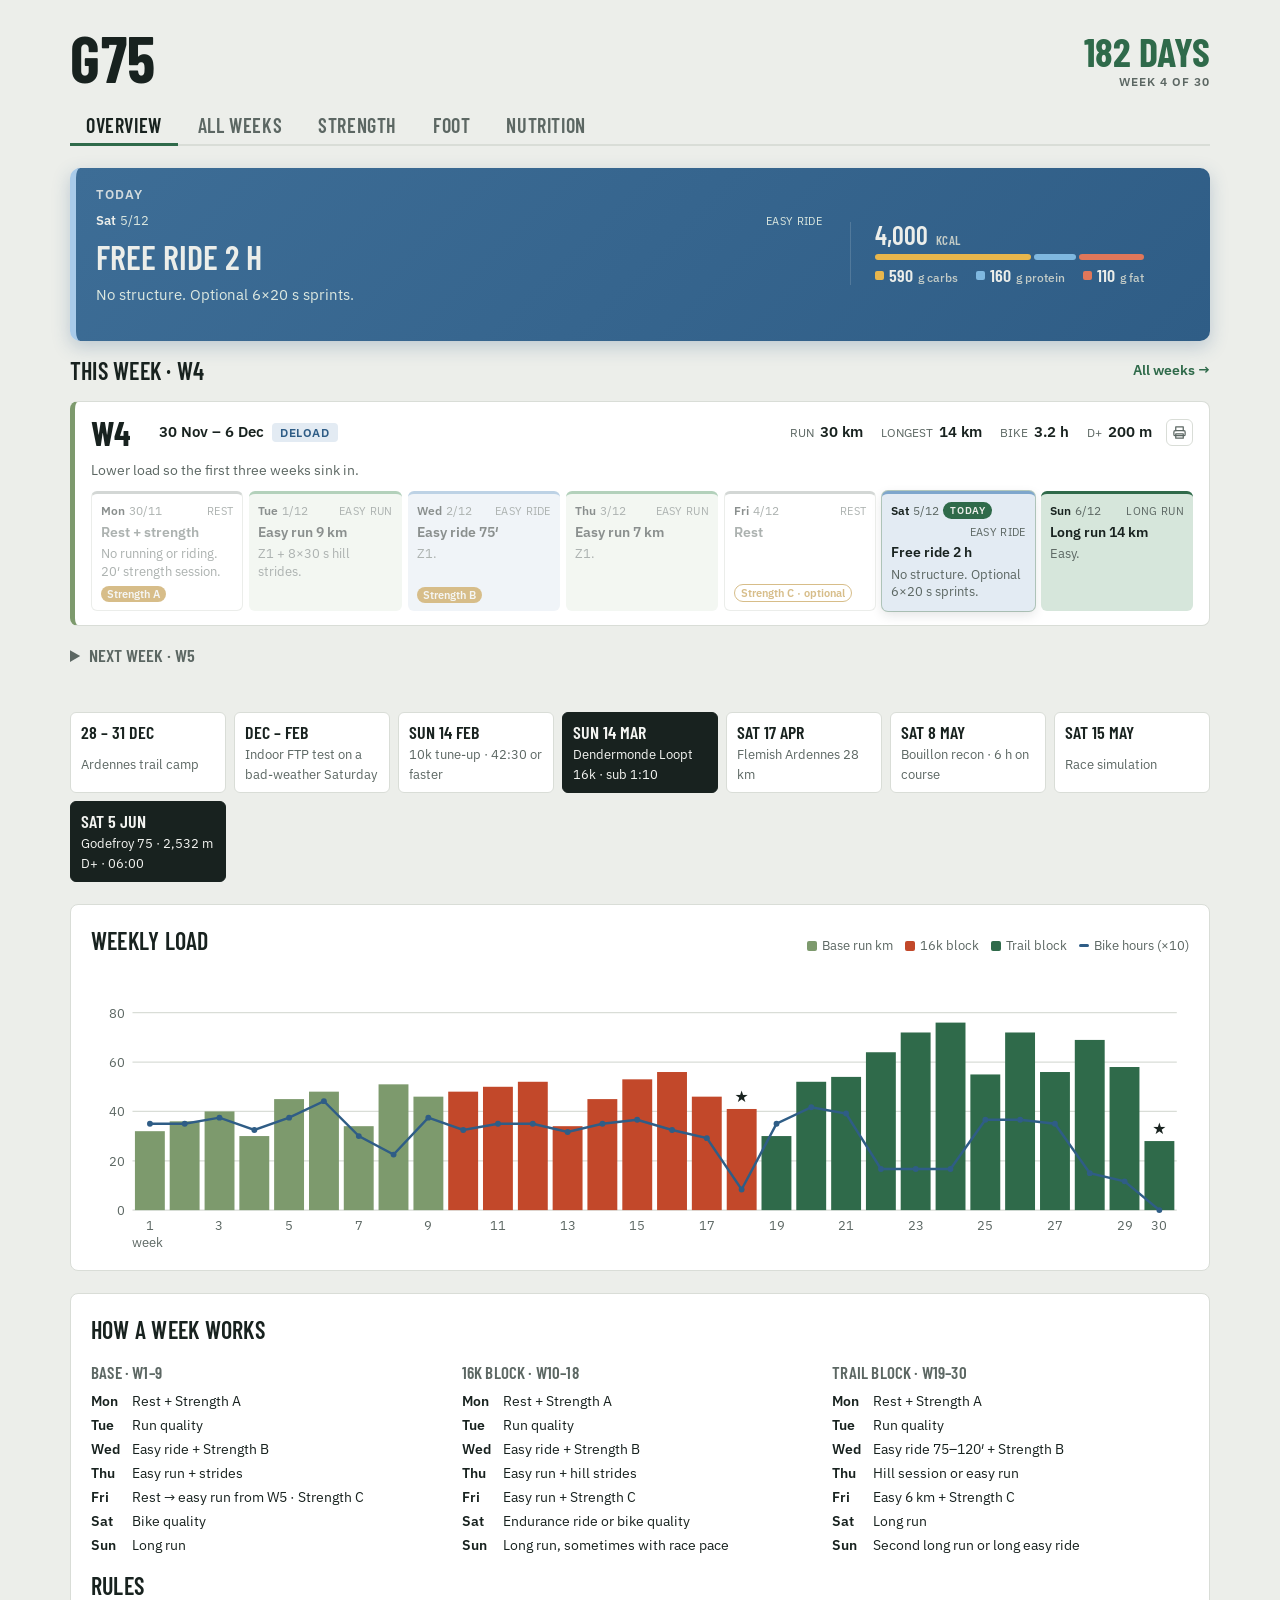
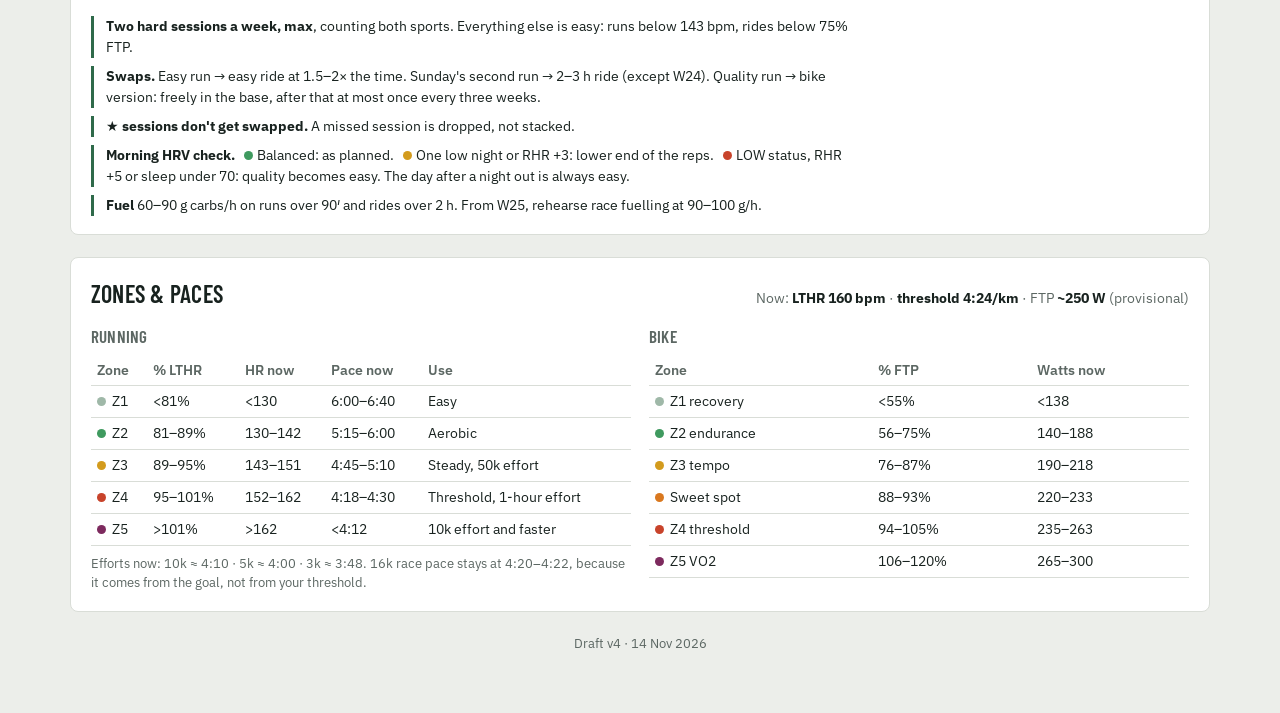
==== commit 161ddf6e: "Live recovery data: Garmin endpoint on the Worker, tiles load on every open Co-Authored-By: Claude O" ====
--- a/index.html
+++ b/index.html
@@ -408,6 +408,7 @@
 .hyp .deep{fill:#3d4844}.hyp .light{fill:#b9c1bc}.hyp .rem{fill:#7d8a84}.hyp .awake{fill:#d9b05c}
 .hyt{display:flex;justify-content:space-between;font:500 11px var(--body);color:var(--muted);margin:3px 0 8px}
 .stl .awake i{background:#d9b05c}
+.rec[hidden]{display:none}
 /* Compact recovery tiles (20 Nov): status beside the title, number + sub on one row */
 .rec .rt{padding:12px 14px;gap:8px}
 .rec .ri{width:22px;height:22px;border-radius:6px}.rec .ri svg{width:13px;height:13px}
@@ -2655,103 +2656,89 @@
       tc.innerHTML='<div class="tl-label">Today</div>'+td.innerHTML;
     } else tc.hidden=true;
   }
-  // PREVIEW: last night's recovery numbers. Fixed Garmin snapshot; later fetched live.
+  // Recovery tiles: live Garmin data from /api/recovery (the Worker). Hidden unless this
+  // device has the private key (open the site once with ?key=...). Last result is kept
+  // on the device so the tiles show instantly and offline.
   (function(){
     var box=document.getElementById("rec"); if(!box) return;
+    var KEY="g75key",DATA="g75rec",key=null;
+    try{ var q=new URLSearchParams(location.search).get("key");
+      if(q){ localStorage.setItem(KEY,q); history.replaceState(null,"",location.pathname+location.hash); }
+      key=localStorage.getItem(KEY); }catch(e){}
+    box.hidden=true;
+    if(!key) return;
     var I={sleep:'<path d="M20 14.5A8 8 0 0 1 9.5 4a8 8 0 1 0 10.5 10.5z"/>',
       hrv:'<path d="M2 12h4l2-5 4 10 3-7 2 2h5"/>',
       rhr:'<path d="M12 20s-7-4.4-7-10a4 4 0 0 1 7-2.6A4 4 0 0 1 19 10c0 5.6-7 10-7 10z"/>'};
-    var R=[ // Garmin, nights of 13-19 Nov 2026 (snapshot)
-      {k:"hrv",n:"HRV",v:63,u:"ms",d:[58,63,56,52,65,59,63],range:[63,81],pill:"Unbalanced",sub:"7-day avg 59",st:"warn"},
-      {k:"sleep",n:"Sleep",v:87,u:"/100",d:[84,87,86,79,89,83,87],pill:"Good",sub:"7 h 35<br>Deep 1 h 25 · REM 1 h 33",st:"ok"},
-      {k:"rhr",n:"Resting HR",v:42,u:"bpm",d:[44,43,43,44,43,44,42],pill:"Normal",sub:"7-day avg 43",st:"ok"}];
-    function spark(x){ var a=x.d, ex=x.range||[], lo=Math.min.apply(0,a.concat(ex)), hi=Math.max.apply(0,a.concat(ex)), r, w=120, h=34;
-      if(hi-lo<8){var m=(hi+lo)/2; lo=m-4; hi=m+4;} r=hi-lo;
-      var Y=function(v){return (h-4-(v-lo)/r*(h-8)).toFixed(1);};
-      var pts=a.map(function(v,i){ return (i*w/(a.length-1)).toFixed(1)+","+Y(v); });
-      var last=pts[pts.length-1].split(","), id="g"+x.k;
-      return '<div class="rspw">'+'<span class="dot" style="left:100%;top:'+(last[1]/h*100).toFixed(1)+'%"></span><svg class="rsp" viewBox="0 0 '+w+' '+h+'" preserveAspectRatio="none" aria-hidden="true"><defs><linearGradient id="'+id+'" x1="0" y1="0" x2="0" y2="1"><stop offset="0" stop-color="currentColor" stop-opacity=".28"/><stop offset="1" stop-color="currentColor" stop-opacity="0"/></linearGradient></defs>'+
-        (x.range?x.range.map(function(v){return '<line class="floor" x1="0" x2="'+w+'" y1="'+Y(v)+'" y2="'+Y(v)+'"/>';}).join(''):'')+
-        '<polygon fill="url(#'+id+')" points="0,'+h+' '+pts.join(" ")+' '+w+','+h+'"/><polyline points="'+pts.join(" ")+'"/>'+
-        '</svg></div>'; }
-    // Garmin-style tiles: status, headline number, zone bar with marker, 4-week dot history over the normal band.
-    // Snapshot from Garmin, 23 Oct - 19 Nov 2026. Dot shapes: b = normal (circle), u = off (square), l = low/poor (triangle).
-    var rhr=[43,46,42,43,42,44,43,47,45,43,42,40,40,41,41,42,43,38,37,40,42,44,43,43,44,43,44,42];
-    var ra=Math.round(rhr.reduce(function(p,c){return p+c;},0)/rhr.length*10)/10;
-    var T=[
-      {k:"hrv",n:"HRV status",st:"warn",stx:"Unbalanced",v:59,u:"ms",sub:"7-day avg · last night 63",
-        sc:[45,95],z:[[45,58,"low"],[58,63,"unb"],[63,81,"bal"],[81,95,"unb"]],
-        d:[69,63,62,63,63,62,61,58,61,63,63,63,63,63,66,67,64,67,68,70,71,70,69,70,65,62,60,59],
-        c:"bulullllUUUUUUbbbbbbbbbbbuuu".toLowerCase(),
-        bl:[65,66,66,65,65,65,65,65,64,64,64,64,64,64,63,63,63,63,63,63,63,63,63,63,63,63,63,63],
-        bh:[78,78,78,78,78,78,77,77,79,79,79,79,79,79,79,79,79,79,79,79,79,79,79,79,80,81,81,81],yl:[50,85]},
-      {k:"sleep",n:"Sleep score",st:"ok",stx:"Good",v:87,u:"/100",sub:"7 h 35 · deep 1 h 25 · REM 1 h 33",
-        sc:[40,100],z:[[40,60,"low"],[60,80,"unb"],[80,90,"bal"],[90,100,"exc"]],
-        d:[88,43,85,86,89,82,84,80,88,89,95,94,90,83,99,88,70,96,100,90,93,84,87,86,79,89,83,87],
-        c:"blbbbbbbbbbbbbbbubbbbbbbubbb",bl:80,bh:100,yl:[40,100]},
-      {k:"rhr",n:"Resting HR",st:"ok",stx:"Normal",v:42,u:"bpm",sub:"4-week avg "+Math.round(ra),
-        sc:[34,54],z:[[34,ra+2,"bal"],[ra+2,ra+5,"unb"],[ra+5,54,"low"]],
-        d:rhr,c:rhr.map(function(v){return v>ra+5?"l":v>ra+2?"u":"b";}).join(""),bl:ra-2,bh:ra+2,yl:[34,50]}];
-    function gTile(t){
-      var lo=t.sc[0],hi=t.sc[1],P=function(v){return ((Math.max(lo,Math.min(hi,v))-lo)/(hi-lo)*100).toFixed(1);};
-      var zb='<div class="hz">'+t.z.map(function(z){return '<i class="z '+z[2]+'" style="left:'+P(z[0])+'%;width:'+(P(z[1])-P(z[0])).toFixed(1)+'%"></i>';}).join('')+
-        '<span class="hm" style="left:'+P(t.v)+'%"></span></div>';
-      var cw=280,ch=34,ylo=t.yl[0],yhi=t.yl[1],n=t.d.length,X=function(i){return 6+i*(cw-12)/(n-1);},Y=function(v){return ch-4-(Math.max(ylo,Math.min(yhi,v))-ylo)/(yhi-ylo)*(ch-8);};
-      var BL=function(i){return typeof t.bl==="number"?t.bl:t.bl[i];},BH=function(i){return typeof t.bh==="number"?t.bh:t.bh[i];};
-      var band='M'+t.d.map(function(v,i){return X(i).toFixed(1)+','+Y(BH(i)).toFixed(1);}).join(' L')+' L'+t.d.map(function(v,i){var j=n-1-i;return X(j).toFixed(1)+','+Y(BL(j)).toFixed(1);}).join(' L')+'Z';
-      var dots=t.d.map(function(v,i){var c=t.c[i],x=X(i),y=Y(v);
-        if(c==="b") return '<circle class="db" cx="'+x.toFixed(1)+'" cy="'+y.toFixed(1)+'" r="2.6"/>';
-        if(c==="u") return '<rect class="du" x="'+(x-2.4).toFixed(1)+'" y="'+(y-2.4).toFixed(1)+'" width="4.8" height="4.8"/>';
-        return '<path class="dl" d="M'+x.toFixed(1)+','+(y-3).toFixed(1)+' l3,5.4 h-6z"/>';}).join('');
-      return '<div class="rt '+t.k+' '+t.st+'"><div class="rh"><span class="ri"><svg viewBox="0 0 24 24" aria-hidden="true">'+I[t.k]+'</svg></span><span class="rn">'+t.n+'</span></div>'+
-        '<div class="hst"><i></i>'+t.stx+'</div>'+
-        '<div class="rv"><b>'+t.v+'</b><span>'+t.u+'</span></div><div class="rsub hsub">'+t.sub+'</div>'+zb+
-        '<svg class="hch" viewBox="0 0 '+cw+' '+ch+'" aria-hidden="true"><path class="hband" d="'+band+'"/>'+dots+'</svg><div class="rsub">Last 4 weeks</div></div>'; }
-    function sTile(x){
-      return '<div class="rt '+x.k+' '+x.st+'"><div class="rh"><span class="ri"><svg viewBox="0 0 24 24" aria-hidden="true">'+I[x.k]+'</svg></span><span class="rn">'+x.n+'</span><span class="rpill">'+x.pill+'</span></div>'+
-        '<div class="rv"><b>'+x.v+'</b><span>'+x.u+'</span></div>'+
-        spark(x)+'<div class="rsub">'+x.sub+'</div></div>'; }
-    var SL={v:91,stx:"Excellent",dur:"7 h 25",t0:"23:39",t1:"07:12",
-      leg:[["deep","Deep","1 h 41"],["light","Light","4 h 14"],["rem","REM","1 h 31"],["awake","Awake","7 min"]],
-      seg:[["light",0,41],["deep",41,82],["light",82,91],["deep",91,98],["light",98,109],["deep",109,114],["light",114,126],
-        ["deep",126,155],["light",155,186],["deep",186,213],["light",213,245],["rem",245,258],["light",258,278],
-        ["rem",278,313],["light",313,391],["rem",391,433],["awake",433,437],["light",437,453]]};
-    function slTile(x){
-      var cw=280,ch=36,tot=x.seg[x.seg.length-1][2],H={deep:.32,light:.58,rem:.82,awake:1};
-      var bars=x.seg.map(function(g){var x0=g[1]/tot*cw,w=Math.max(1.2,(g[2]-g[1])/tot*cw-.8),h=H[g[0]]*(ch-2);
-        return '<rect class="'+g[0]+'" x="'+x0.toFixed(1)+'" y="'+(ch-h).toFixed(1)+'" width="'+w.toFixed(1)+'" height="'+h.toFixed(1)+'" rx="1.5"/>';}).join('');
-      return '<div class="rt sleep ok"><div class="rh"><span class="ri"><svg viewBox="0 0 24 24" aria-hidden="true">'+I.sleep+'</svg></span><span class="rn">Sleep score</span></div>'+
-        '<div class="hst"><i></i>'+x.stx+'</div>'+
-        '<div class="rv"><b>'+x.v+'</b><span>/100</span></div><div class="rsub hsub">'+x.dur+' asleep</div>'+
-        '<svg class="hyp" viewBox="0 0 '+cw+' '+ch+'" aria-hidden="true">'+bars+'</svg>'+
-        '<div class="hyt"><span>'+x.t0+'</span><span>'+x.t1+'</span></div>'+
-        '<div class="stl">'+x.leg.map(function(l){return '<span class="'+l[0]+'"><i></i>'+l[1]+' <b>'+l[2]+'</b></span>';}).join('')+'</div></div>'; }
-    // RHR vs 7-day baseline (mean of the 7 days before). +3 = elevated, +5 = high. Garmin, 7-20 Nov 2026.
-    var RH={d:[42,43,38,37,40,42,44,43,43,44,43,44,42,41],dw:"SSMTWTF"};
-    function rTile(x){
-      var d=x.d,n=d.length,bl=function(i){var s=0;for(var k=i-7;k<i;k++)s+=d[k];return s/7;},
+    var num=function(v){return typeof v==="number"&&isFinite(v);};
+    var head=function(k,n,st,stx){return '<div class="rt '+k+' '+st+'"><div class="rh"><span class="ri"><svg viewBox="0 0 24 24" aria-hidden="true">'+I[k]+'</svg></span><span class="rn">'+n+'</span><div class="hst"><i></i>'+stx+'</div></div>';};
+    var zbar=function(lo,hi,z,v){var P=function(q){return ((Math.max(lo,Math.min(hi,q))-lo)/(hi-lo)*100).toFixed(1);};
+      return '<div class="hz">'+z.map(function(r){return '<i class="z '+r[2]+'" style="left:'+P(r[0])+'%;width:'+(P(r[1])-P(r[0])).toFixed(1)+'%"></i>';}).join('')+'<span class="hm" style="left:'+P(v)+'%"></span></div>';};
+    var dot=function(c,x,y){x=x.toFixed(1);
+      if(c==="b") return '<circle class="db" cx="'+x+'" cy="'+y.toFixed(1)+'" r="2.6"/>';
+      if(c==="u") return '<rect class="du" x="'+(x-2.4).toFixed(1)+'" y="'+(y-2.4).toFixed(1)+'" width="4.8" height="4.8"/>';
+      return '<path class="dl" d="M'+x+','+(y-3).toFixed(1)+' l3,5.4 h-6z"/>';};
+    var HS={BALANCED:["ok","Balanced","b"],UNBALANCED:["warn","Unbalanced","u"],LOW:["bad","Low","l"],POOR:["bad","Poor","l"]};
+    function hrvTile(h){
+      if(!h||!num(h.weeklyAvg)) return '';
+      var s=HS[h.status]||["ok","No status","b"],v=h.weeklyAvg,lu=h.lowUpper,bl=h.balancedLow,bu=h.balancedUpper,out='';
+      out+=head("hrv","HRV status",s[0],s[1])+'<div class="rrow"><div class="rv"><b>'+v+'</b><span>ms</span></div><div class="rsub hsub">7-day avg'+(num(h.lastNight)?' · last night '+h.lastNight:'')+'</div></div>';
+      if(num(lu)&&num(bl)&&num(bu)){var lo=Math.min(lu-12,v-3),hi=Math.max(bu+14,v+3);
+        out+=zbar(lo,hi,[[lo,lu,"low"],[lu,bl,"unb"],[bl,bu,"bal"],[bu,hi,"unb"]],v);}
+      var d=(h.days||[]).filter(function(x){return num(x.weeklyAvg);});
+      if(d.length>1){var all=[];d.forEach(function(x){all.push(x.weeklyAvg);if(num(x.balancedLow))all.push(x.balancedLow);if(num(x.balancedUpper))all.push(x.balancedUpper);});
+        var ylo=Math.min.apply(0,all)-4,yhi=Math.max.apply(0,all)+4,cw=280,ch=34,n=d.length,
+          X=function(i){return 6+i*(cw-12)/(n-1);},Y=function(q){return ch-4-(q-ylo)/(yhi-ylo)*(ch-8);},
+          B=d.filter(function(x){return num(x.balancedLow)&&num(x.balancedUpper);}).length===n,band='';
+        if(B) band='<path class="hband" d="M'+d.map(function(x,i){return X(i).toFixed(1)+','+Y(x.balancedUpper).toFixed(1);}).join(' L')+' L'+d.map(function(x,i){var j=n-1-i;return X(j).toFixed(1)+','+Y(d[j].balancedLow).toFixed(1);}).join(' L')+'Z"/>';
+        out+='<svg class="hch" viewBox="0 0 '+cw+' '+ch+'" aria-hidden="true">'+band+d.map(function(x,i){return dot((HS[x.status]||[0,0,"b"])[2],X(i),Y(x.weeklyAvg));}).join('')+'</svg>';}
+      return out+'</div>';
+    }
+    var SQ={EXCELLENT:["ok","Excellent"],GOOD:["ok","Good"],FAIR:["warn","Fair"],POOR:["bad","Poor"]};
+    var hm=function(s){s=Math.floor((s||0)/60);return s<60?s+" min":Math.floor(s/60)+" h "+("0"+s%60).slice(-2);};
+    function sleepTile(s){
+      if(!s||!num(s.score)) return '';
+      var q=SQ[s.qualifier]||["ok",""],out=head("sleep","Sleep score",q[0],q[1])+
+        '<div class="rrow"><div class="rv"><b>'+s.score+'</b><span>/100</span></div><div class="rsub hsub">'+hm(s.seconds)+' asleep</div></div>';
+      var L=(s.levels||[]).filter(function(l){return l&&num(l[1])&&num(l[2]);});
+      if(L.length){var cw=280,ch=36,t0=L[0][1],tot=Math.max.apply(0,L.map(function(l){return l[2];}))-t0,H={deep:.32,light:.58,rem:.82,awake:1};
+        out+='<svg class="hyp" viewBox="0 0 '+cw+' '+ch+'" aria-hidden="true">'+L.map(function(g){var k=H[g[0]]?g[0]:"light",x0=(g[1]-t0)/tot*cw,w=Math.max(1.2,(g[2]-g[1])/tot*cw-.8),h=H[k]*(ch-2);
+          return '<rect class="'+k+'" x="'+x0.toFixed(1)+'" y="'+(ch-h).toFixed(1)+'" width="'+w.toFixed(1)+'" height="'+h.toFixed(1)+'" rx="1.5"/>';}).join('')+'</svg>'+
+          '<div class="hyt"><span>'+(s.start||'')+'</span><span>'+(s.end||'')+'</span></div>';}
+      out+='<div class="stl">'+[["deep","Deep",s.deep],["light","Light",s.light],["rem","REM",s.rem],["awake","Awake",s.awake]].map(function(l){return '<span class="'+l[0]+'"><i></i>'+l[1]+' <b>'+hm(l[2])+'</b></span>';}).join('')+'</div>';
+      return out+'</div>';
+    }
+    // RHR vs 7-day baseline (mean of the 7 days before). +3 = elevated, +5 = high.
+    function rhrTile(r){
+      var D=(r&&r.days||[]).filter(function(x){return num(x.value);}),d=D.map(function(x){return x.value;}),n=d.length;
+      if(n<8) return '';
+      var bl=function(i){var s=0;for(var k=i-7;k<i;k++)s+=d[k];return s/7;},
         st=function(v,b){return v-b>=5?"l":v-b>=3?"u":"b";},
-        v=d[n-1],b=bl(n-1),c=st(v,b),lo=b-6,hi=b+8,
-        P=function(q){return ((Math.max(lo,Math.min(hi,q))-lo)/(hi-lo)*100).toFixed(1);},
-        zb='<div class="hz">'+[[lo,b+3,"bal"],[b+3,b+5,"unb"],[b+5,hi,"low"]].map(function(z){return '<i class="z '+z[2]+'" style="left:'+P(z[0])+'%;width:'+(P(z[1])-P(z[0])).toFixed(1)+'%"></i>';}).join('')+
-          '<span class="hm" style="left:'+P(v)+'%"></span></div><div class="rzl"><span style="left:'+P(b)+'%">'+Math.round(b)+'</span><span style="left:'+P(b+3)+'%">+3</span><span style="left:'+P(b+5)+'%">+5</span></div>',
-        cw=280,ch=24,X=function(k){return 10+k*(cw-20)/6;},Y=function(q){return ch-5-(q-(b-5))/10*(ch-10);},dots='';
-      for(var k=0;k<7;k++){var j=n-7+k,q=d[j],cc=st(q,bl(j)),xx=X(k).toFixed(1),y=Y(q);
-        dots+=cc==="b"?'<circle class="db" cx="'+xx+'" cy="'+y.toFixed(1)+'" r="3"/>':cc==="u"?'<rect class="du" x="'+(X(k)-2.8).toFixed(1)+'" y="'+(y-2.8).toFixed(1)+'" width="5.6" height="5.6"/>':'<path class="dl" d="M'+xx+','+(y-3.4).toFixed(1)+' l3.4,6 h-6.8z"/>';
-        dots+='<text x="'+xx+'" y="'+(ch+10)+'" text-anchor="middle">'+x.dw[k]+'</text>';}
-      var dl=Math.round(v-b);
-      return '<div class="rt rhr '+(c==="b"?"ok":c==="u"?"warn":"bad")+'"><div class="rh"><span class="ri"><svg viewBox="0 0 24 24" aria-hidden="true">'+I.rhr+'</svg></span><span class="rn">Resting HR</span></div>'+
-        '<div class="hst"><i></i>'+(c==="b"?"Normal":c==="u"?"Elevated":"High")+'</div>'+
-        '<div class="rv"><b>'+v+'</b><span>bpm</span></div><div class="rsub hsub">7-day baseline '+Math.round(b)+' · '+(dl>=0?'+':'−')+Math.abs(dl)+' bpm</div>'+zb+
-        '<svg class="hch rch" viewBox="0 0 '+cw+' '+(ch+12)+'" aria-hidden="true"><line class="bl" x1="0" x2="'+cw+'" y1="'+Y(b).toFixed(1)+'" y2="'+Y(b).toFixed(1)+'"/>'+dots+'</svg><div class="rsub">Last 7 days</div></div>'; }
-    box.innerHTML=gTile(T[0])+slTile(SL)+rTile(RH);
-    // Compact layout: status next to the title, number and sub line on one row, no chart captions.
-    [].forEach.call(box.querySelectorAll(".rt"),function(t){
-      var h=t.querySelector(".hst"),rv=t.querySelector(".rv"),sb=t.querySelector(".hsub"),last=t.lastElementChild;
-      if(h) t.querySelector(".rh").appendChild(h);
-      if(rv&&sb){var row=document.createElement("div");row.className="rrow";rv.parentNode.insertBefore(row,rv);row.appendChild(rv);row.appendChild(sb);}
-      if(last&&last.className==="rsub") t.removeChild(last);
-    });
+        v=d[n-1],b=bl(n-1),c=st(v,b),lo=b-6,hi=b+8,P=function(q){return ((Math.max(lo,Math.min(hi,q))-lo)/(hi-lo)*100).toFixed(1);},
+        cw=280,ch=24,m=Math.min(7,n-7),X=function(k){return 10+k*(cw-20)/Math.max(1,m-1);},Y=function(q){return ch-5-(Math.max(b-5,Math.min(b+5,q))-(b-5))/10*(ch-10);},dots='',dl=Math.round(v-b);
+      for(var k=0;k<m;k++){var j=n-m+k,cc=st(d[j],bl(j)),y=Y(d[j]),xx=X(k);
+        dots+=dot(cc,xx,y).replace('r="2.6"','r="3"')+'<text x="'+xx.toFixed(1)+'" y="'+(ch+10)+'" text-anchor="middle">'+"SMTWTFS".charAt(new Date(D[j].date+"T12:00:00").getDay())+'</text>';}
+      return head("rhr","Resting HR",c==="b"?"ok":c==="u"?"warn":"bad",c==="b"?"Normal":c==="u"?"Elevated":"High")+
+        '<div class="rrow"><div class="rv"><b>'+v+'</b><span>bpm</span></div><div class="rsub hsub">7-day baseline '+Math.round(b)+' · '+(dl>=0?'+':'−')+Math.abs(dl)+' bpm</div></div>'+
+        zbar(lo,hi,[[lo,b+3,"bal"],[b+3,b+5,"unb"],[b+5,hi,"low"]],v)+
+        '<div class="rzl"><span style="left:'+P(b)+'%">'+Math.round(b)+'</span><span style="left:'+P(b+3)+'%">+3</span><span style="left:'+P(b+5)+'%">+5</span></div>'+
+        '<svg class="hch rch" viewBox="0 0 '+cw+' '+(ch+12)+'" aria-hidden="true"><line class="bl" x1="0" x2="'+cw+'" y1="'+Y(b).toFixed(1)+'" y2="'+Y(b).toFixed(1)+'"/>'+dots+'</svg></div>';
+    }
+    function render(x){
+      var h=''; try{ h=hrvTile(x.hrv)+sleepTile(x.sleep)+rhrTile(x.rhr); }catch(e){}
+      box.innerHTML=h; box.hidden=!h;
+    }
+    try{ var c=JSON.parse(localStorage.getItem(DATA)||"null"); if(c) render(c); }catch(e){}
+    var last=0;
+    function load(){
+      last=Date.now();
+      fetch("/api/recovery",{headers:{"X-Key":key},cache:"no-store"}).then(function(r){return r.ok?r.json():null;}).then(function(x){
+        if(!x||x.error&&!x.updated) return;
+        render(x); try{ localStorage.setItem(DATA,JSON.stringify(x)); }catch(e){}
+      }).catch(function(){});
+    }
+    load();
+    document.addEventListener("visibilitychange",function(){ if(document.visibilityState==="visible"&&Date.now()-last>60000) load(); });
   })();
   var btn=document.getElementById("today-btn");
   if(btn){ if(ci<0){btn.hidden=true;} btn.addEventListener("click",function(){ weeks[ci].scrollIntoView({block:"start"}); }); }
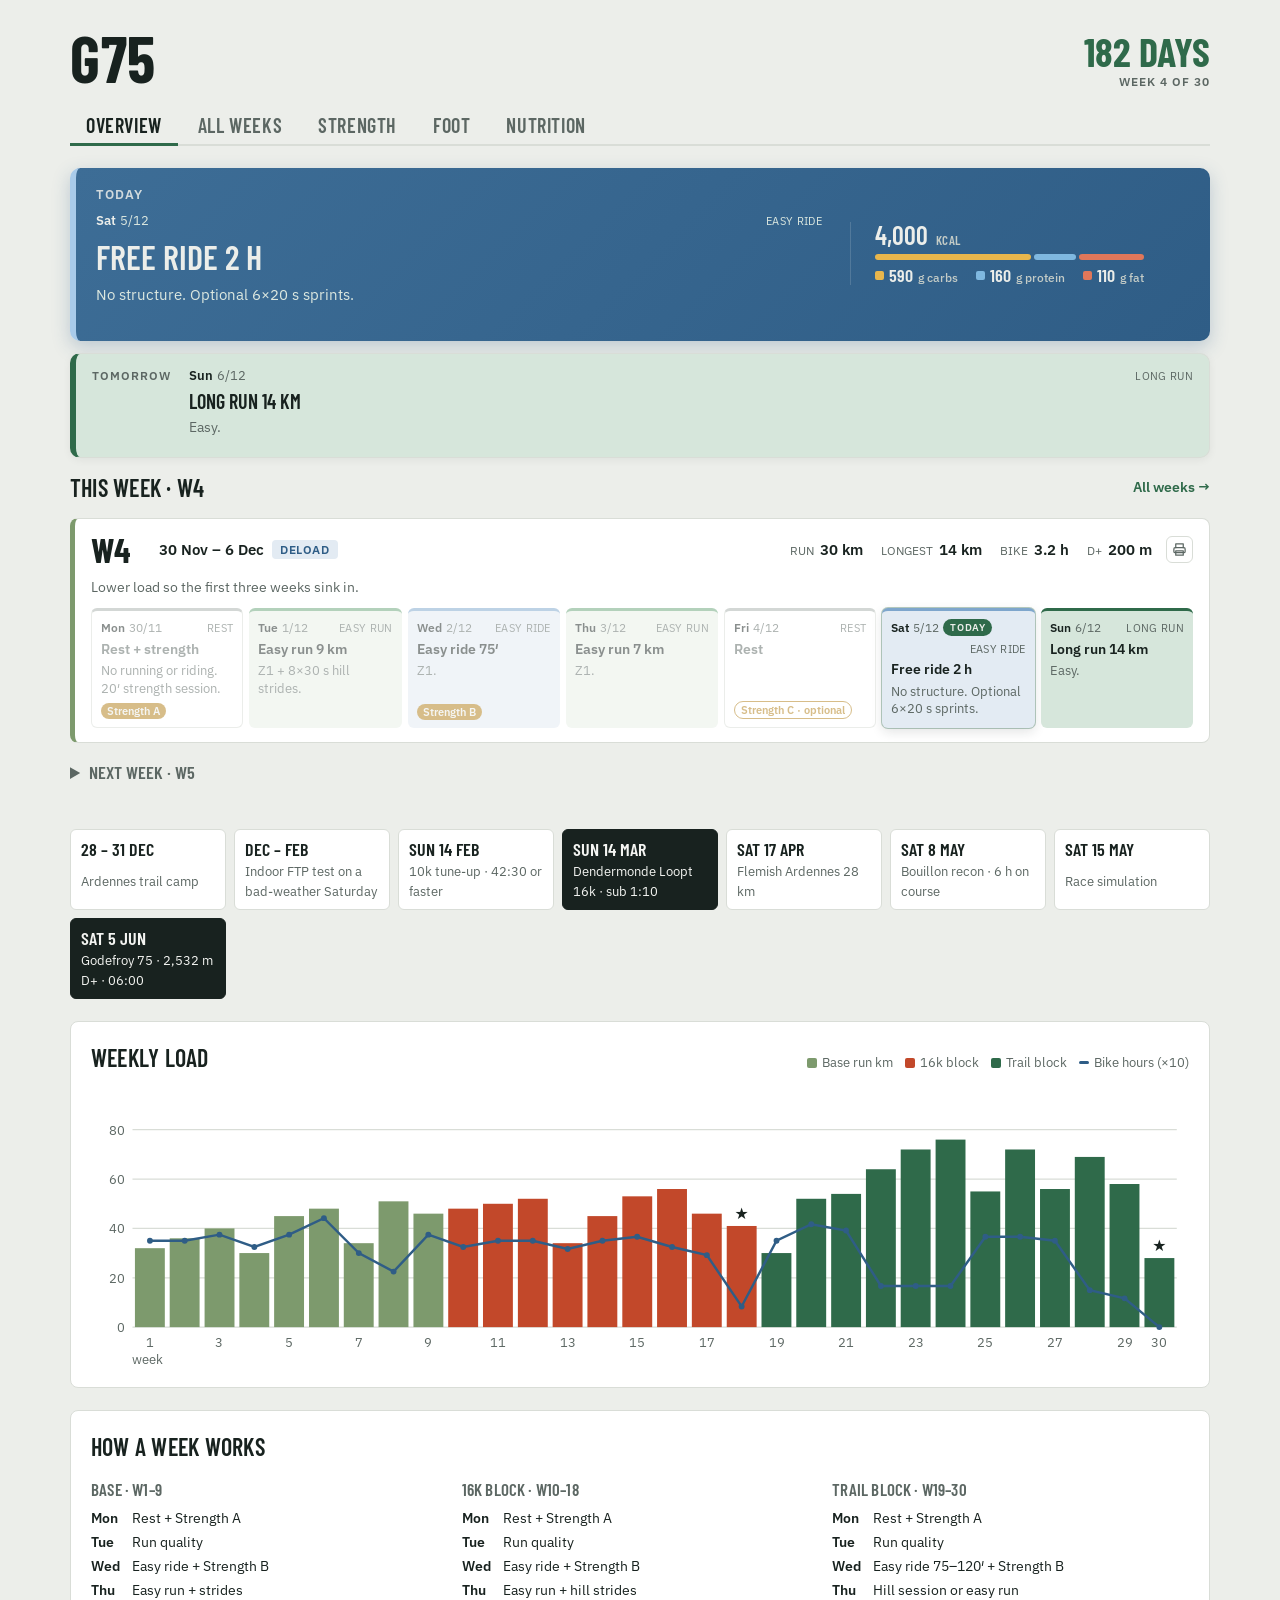
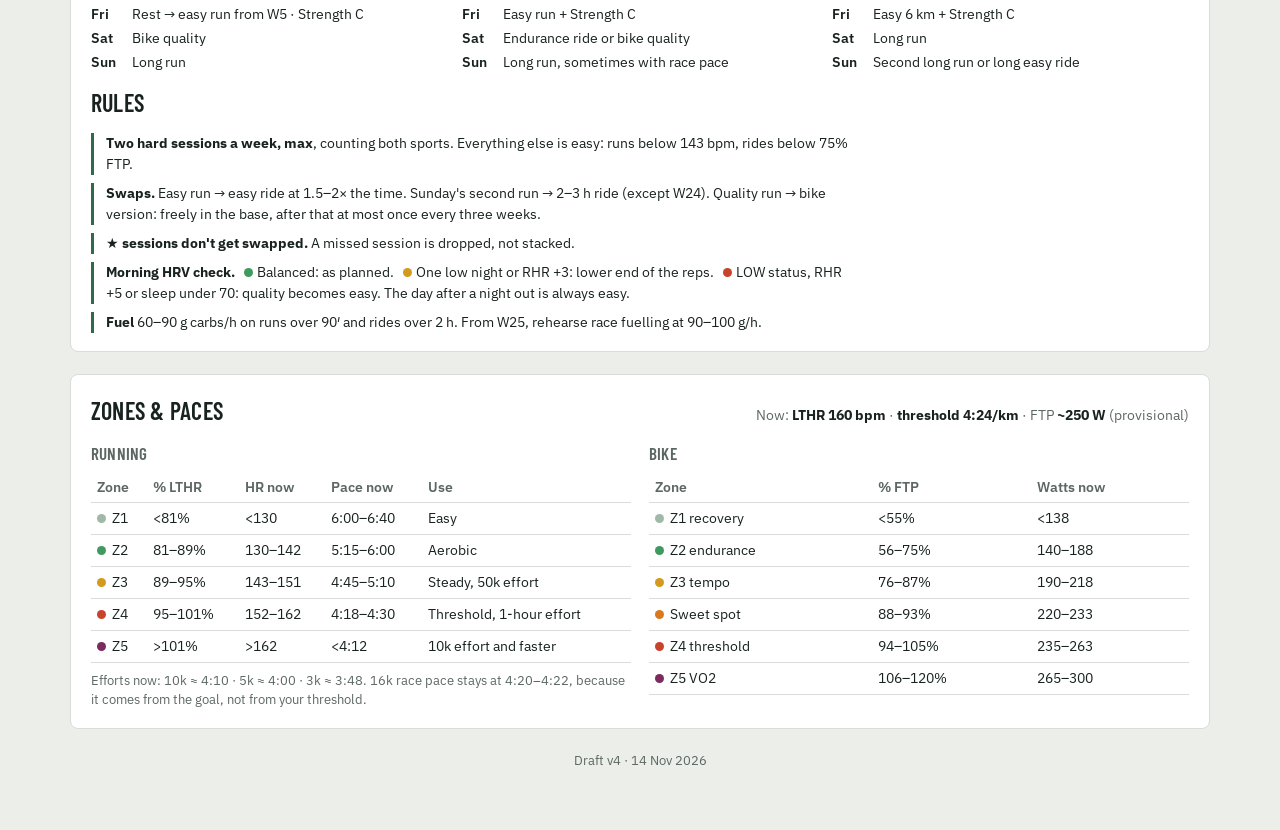
==== commit ec755e52: "Overview: preview tomorrow's workout under the Today card Co-Authored-By: Claude Opus 5.5 <noreply@a" ====
--- a/index.html
+++ b/index.html
@@ -409,6 +409,7 @@
 .hyt{display:flex;justify-content:space-between;font:500 11px var(--body);color:var(--muted);margin:3px 0 8px}
 .stl .awake i{background:#d9b05c}
 .rec[hidden]{display:none}
+.rec .rerr{text-align:left;margin:0;font-size:12px}
 /* Compact recovery tiles (20 Nov): status beside the title, number + sub on one row */
 .rec .rt{padding:12px 14px;gap:8px}
 .rec .ri{width:22px;height:22px;border-radius:6px}.rec .ri svg{width:13px;height:13px}
@@ -442,6 +443,20 @@
 .dev i.el::after{background:#d9b05c}.dev i.hi::after{background:#c98a76}.dev i.lo::after{background:#7d8a84}
 .dev i.now::after{background:var(--ink)}
 .devax{display:flex;justify-content:space-between;font:500 10.5px var(--body);color:#8a948f;margin-top:2px}
+
+/* Tomorrow: lighter preview under the Today card, accent by session type */
+.tmrw-card.day{--acc:#6aa57a;border:1px solid var(--line);border-left:6px solid var(--acc);border-radius:10px;padding:12px 16px 14px;gap:5px;box-shadow:0 2px 8px rgba(24,34,31,.06)}
+.tmrw-card.q{--acc:var(--rust)}.tmrw-card.long,.tmrw-card.hill{--acc:var(--moss)}.tmrw-card.bike{--acc:#7ea6cc}.tmrw-card.bikeq{--acc:var(--steel)}.tmrw-card.rest{--acc:#a9b1ac}.tmrw-card.race{--acc:var(--race-ink)}
+.tmrw-card .tl-label{font:600 12px var(--body);text-transform:uppercase;letter-spacing:.08em;color:var(--muted)}
+.tmrw-card.race .tl-label{color:var(--race-ink)}
+.tmrw-card .dh{font-size:13px}
+.tmrw-card .dt{font:600 20px/1.15 var(--display);text-transform:uppercase}
+.tmrw-card .dd{font-size:14px;max-width:75ch}
+.tmrw-card .mac{display:none}
+.tmrw-card .chips{margin-top:2px}
+.tmrw-card[hidden]{display:none}
+@media (min-width:760px){.tmrw-card.day{display:grid;grid-template-columns:auto minmax(0,1fr);column-gap:18px;align-items:baseline}
+  .tmrw-card.day>*{grid-column:2}.tmrw-card.day .tl-label{grid-column:1;grid-row:1/span 4}}
 /* ---------- print buttons (screen) ---------- */
 .pbtn{font:500 14px var(--body);color:var(--ink);background:var(--card);border:1px solid var(--line);border-radius:999px;padding:5px 12px;cursor:pointer;display:inline-flex;align-items:center;gap:6px;line-height:1.2}
 .pbtn:hover{border-color:var(--moss);color:var(--moss)}
@@ -648,6 +663,7 @@
 <div id="view-plan" class="view" role="tabpanel" aria-labelledby="tab-plan">
   <section class="today-wrap" id="now" aria-label="Today and this week">
     <div class="today-card" id="today-card"></div>
+    <div class="tmrw-card" id="tmrw-card" hidden></div>
     <div class="rec" id="rec" aria-label="Recovery"></div>
     <div class="cw-head"><h3 id="cw-title">This week</h3><a href="#weeks" class="jump-link" id="cw-all">All weeks →</a></div>
     <div id="cw-slot"></div>
@@ -2655,6 +2671,12 @@
       tc.className="today-card day "+kind;
       tc.innerHTML='<div class="tl-label">Today</div>'+td.innerHTML;
     } else tc.hidden=true;
+    // Tomorrow: lighter preview card under Today (may fall in next week)
+    var tm=new Date(d.getFullYear(),d.getMonth(),d.getDate()+1),
+      tiso=tm.getFullYear()+"-"+String(tm.getMonth()+1).padStart(2,"0")+"-"+String(tm.getDate()).padStart(2,"0"),
+      tn=document.querySelector('#weeklist .day[data-date="'+tiso+'"]'), tk=document.getElementById("tmrw-card");
+    if(tn&&tk){ tk.className="tmrw-card day "+tn.className.replace(/\b(day|today|past)\b/g,"").trim();
+      tk.innerHTML='<div class="tl-label">Tomorrow</div>'+tn.innerHTML; tk.hidden=false; }
   }
   // Recovery tiles: live Garmin data from /api/recovery (the Worker). Hidden unless this
   // device has the private key (open the site once with ?key=...). Last result is kept
@@ -2730,12 +2752,17 @@
     }
     try{ var c=JSON.parse(localStorage.getItem(DATA)||"null"); if(c) render(c); }catch(e){}
     var last=0;
+    function msg(t){ if(box.querySelector(".rt")) return; box.innerHTML='<div class="rsrc rerr">'+t+'</div>'; box.hidden=false; }
     function load(){
       last=Date.now();
-      fetch("/api/recovery",{headers:{"X-Key":key},cache:"no-store"}).then(function(r){return r.ok?r.json():null;}).then(function(x){
-        if(!x||x.error&&!x.updated) return;
-        render(x); try{ localStorage.setItem(DATA,JSON.stringify(x)); }catch(e){}
-      }).catch(function(){});
+      msg("Loading recovery data…");
+      fetch("/api/recovery",{headers:{"X-Key":key},cache:"no-store"}).then(function(r){
+        return r.json().catch(function(){return {};}).then(function(x){x.http=r.status;return x;});
+      }).then(function(x){
+        if(x.updated){ render(x); try{ localStorage.setItem(DATA,JSON.stringify(x)); }catch(e){} return; }
+        var m=x.error||(x.http===401?"key not accepted":"error "+x.http);
+        msg("Recovery data unavailable: "+String(m).replace(/[<&]/g,""));   // keeps the last good numbers if shown
+      }).catch(function(e){ msg("Recovery data unavailable: no connection to the server"); });
     }
     load();
     document.addEventListener("visibilitychange",function(){ if(document.visibilityState==="visible"&&Date.now()-last>60000) load(); });
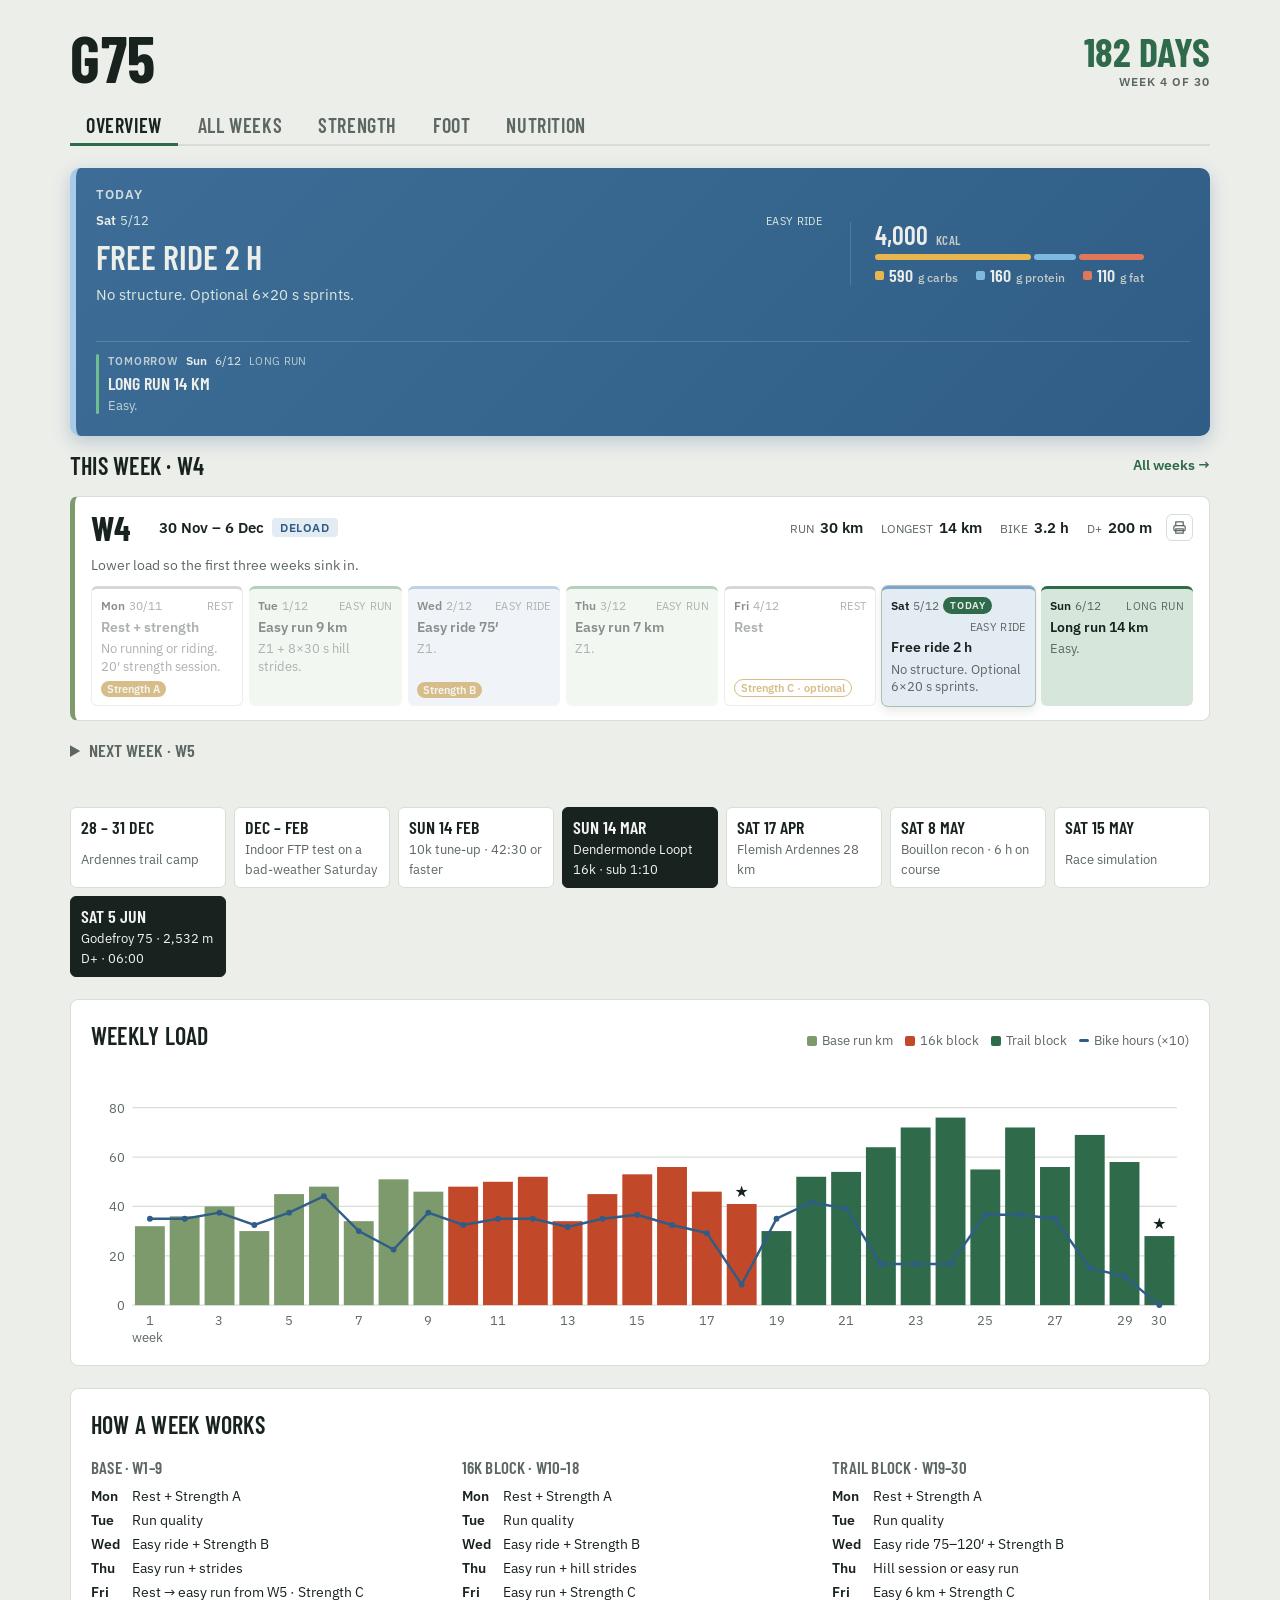
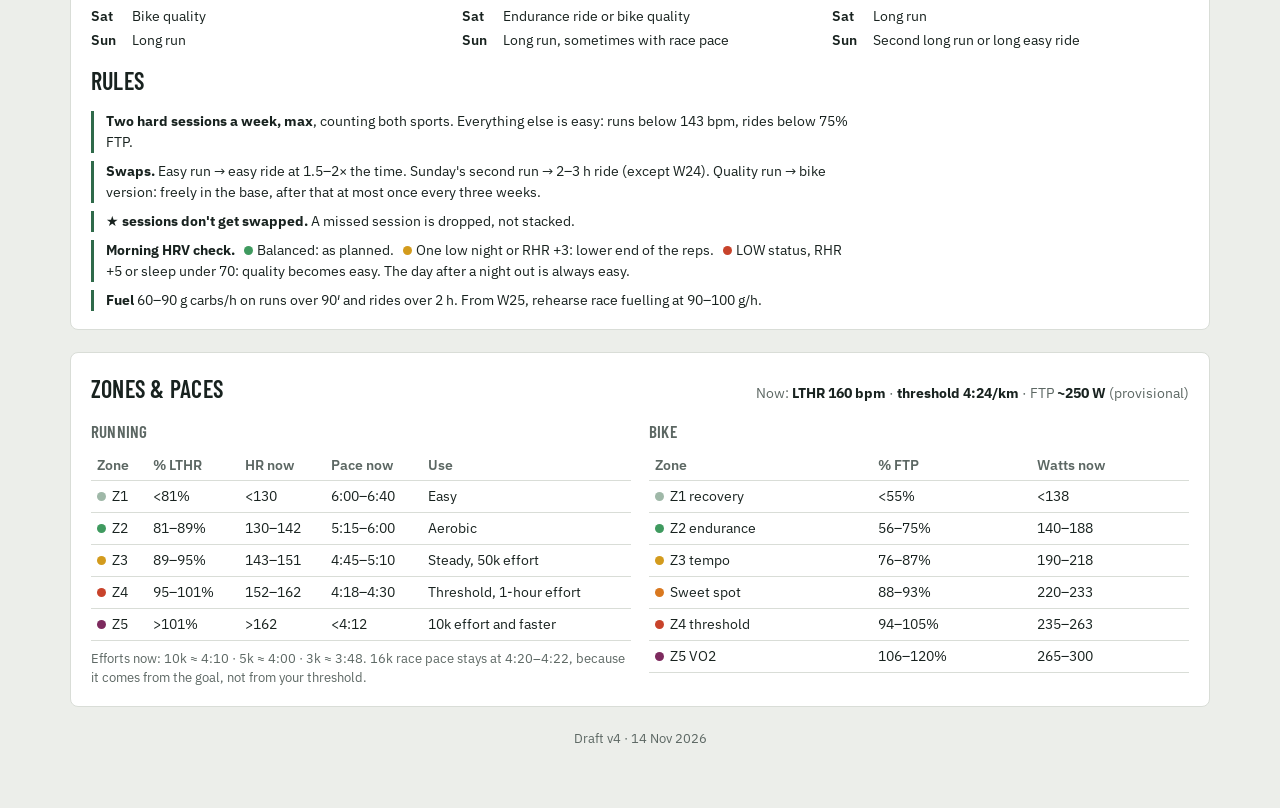
==== commit 4be65fdb: "Tomorrow preview: move into the Today card as a bottom strip Co-Authored-By: Claude Opus 5.5 <norepl" ====
--- a/index.html
+++ b/index.html
@@ -444,19 +444,18 @@
 .dev i.now::after{background:var(--ink)}
 .devax{display:flex;justify-content:space-between;font:500 10.5px var(--body);color:#8a948f;margin-top:2px}
 
-/* Tomorrow: lighter preview under the Today card, accent by session type */
-.tmrw-card.day{--acc:#6aa57a;border:1px solid var(--line);border-left:6px solid var(--acc);border-radius:10px;padding:12px 16px 14px;gap:5px;box-shadow:0 2px 8px rgba(24,34,31,.06)}
-.tmrw-card.q{--acc:var(--rust)}.tmrw-card.long,.tmrw-card.hill{--acc:var(--moss)}.tmrw-card.bike{--acc:#7ea6cc}.tmrw-card.bikeq{--acc:var(--steel)}.tmrw-card.rest{--acc:#a9b1ac}.tmrw-card.race{--acc:var(--race-ink)}
-.tmrw-card .tl-label{font:600 12px var(--body);text-transform:uppercase;letter-spacing:.08em;color:var(--muted)}
-.tmrw-card.race .tl-label{color:var(--race-ink)}
-.tmrw-card .dh{font-size:13px}
-.tmrw-card .dt{font:600 20px/1.15 var(--display);text-transform:uppercase}
-.tmrw-card .dd{font-size:14px;max-width:75ch}
-.tmrw-card .mac{display:none}
-.tmrw-card .chips{margin-top:2px}
-.tmrw-card[hidden]{display:none}
-@media (min-width:760px){.tmrw-card.day{display:grid;grid-template-columns:auto minmax(0,1fr);column-gap:18px;align-items:baseline}
-  .tmrw-card.day>*{grid-column:2}.tmrw-card.day .tl-label{grid-column:1;grid-row:1/span 4}}
+/* Tomorrow: compact strip at the bottom of the Today card */
+.today-card .tmrw{--acc2:#8cc79a;margin-top:6px;padding:10px 0 0 12px;border-top:1px solid rgba(244,245,242,.16);position:relative;display:flex;flex-direction:column;gap:3px}
+.today-card .tmrw::before{content:"";position:absolute;left:0;top:12px;bottom:2px;width:3px;border-radius:2px;background:var(--acc2)}
+.today-card .tmrw.q{--acc2:#f0a68d}.today-card .tmrw.long,.today-card .tmrw.hill{--acc2:#6fbf8e}.today-card .tmrw.bike,.today-card .tmrw.bikeq{--acc2:#a9cbea}.today-card .tmrw.rest{--acc2:#c9cfcb}.today-card .tmrw.race{--acc2:var(--paper)}
+.today-card .tw-h{display:flex;flex-wrap:wrap;align-items:baseline;gap:4px 8px;font-size:12px;color:#dce8e0}
+.today-card .tw-h .tl-label{font-size:11px;opacity:.75}
+.today-card .tw-h b{color:var(--paper);font-weight:600}.today-card .tw-h span{color:#dce8e0}
+.today-card .tw-h em{font-style:normal;text-transform:uppercase;letter-spacing:.03em;font-size:11px;color:#dce8e0;opacity:.8}
+.today-card .tw-t{font:600 18px/1.15 var(--display);text-transform:uppercase;color:var(--paper);display:flex;flex-wrap:wrap;align-items:center;gap:8px}
+.today-card .tw-t .chip{text-transform:none;font:600 11px var(--body)}
+.today-card .tw-d{font-size:13px;color:#dce8e0;opacity:.85;max-width:75ch}
+@media (min-width:760px){.today-card.day>.tmrw{grid-column:1/-1;margin-top:12px}}
 /* ---------- print buttons (screen) ---------- */
 .pbtn{font:500 14px var(--body);color:var(--ink);background:var(--card);border:1px solid var(--line);border-radius:999px;padding:5px 12px;cursor:pointer;display:inline-flex;align-items:center;gap:6px;line-height:1.2}
 .pbtn:hover{border-color:var(--moss);color:var(--moss)}
@@ -663,7 +662,6 @@
 <div id="view-plan" class="view" role="tabpanel" aria-labelledby="tab-plan">
   <section class="today-wrap" id="now" aria-label="Today and this week">
     <div class="today-card" id="today-card"></div>
-    <div class="tmrw-card" id="tmrw-card" hidden></div>
     <div class="rec" id="rec" aria-label="Recovery"></div>
     <div class="cw-head"><h3 id="cw-title">This week</h3><a href="#weeks" class="jump-link" id="cw-all">All weeks →</a></div>
     <div id="cw-slot"></div>
@@ -2671,12 +2669,14 @@
       tc.className="today-card day "+kind;
       tc.innerHTML='<div class="tl-label">Today</div>'+td.innerHTML;
     } else tc.hidden=true;
-    // Tomorrow: lighter preview card under Today (may fall in next week)
+    // Tomorrow: compact strip at the bottom of the Today card (may fall in next week)
     var tm=new Date(d.getFullYear(),d.getMonth(),d.getDate()+1),
       tiso=tm.getFullYear()+"-"+String(tm.getMonth()+1).padStart(2,"0")+"-"+String(tm.getDate()).padStart(2,"0"),
-      tn=document.querySelector('#weeklist .day[data-date="'+tiso+'"]'), tk=document.getElementById("tmrw-card");
-    if(tn&&tk){ tk.className="tmrw-card day "+tn.className.replace(/\b(day|today|past)\b/g,"").trim();
-      tk.innerHTML='<div class="tl-label">Tomorrow</div>'+tn.innerHTML; tk.hidden=false; }
+      tn=document.querySelector('#weeklist .day[data-date="'+tiso+'"]');
+    if(tn&&!tc.hidden){ var q=function(s){var n=tn.querySelector(s);return n?n.innerHTML:"";},
+        tkind=tn.className.replace(/\b(day|today|past)\b/g,"").trim(), key=tn.querySelector(".chip.key")?'<span class="chip key">★ key</span>':"";
+      tc.insertAdjacentHTML("beforeend",'<div class="tmrw '+tkind+'"><div class="tw-h"><span class="tl-label">Tomorrow</span>'+q(".dh")+'</div>'+
+        '<div class="tw-t">'+q(".dt")+key+'</div>'+(tn.querySelector(".dd")?'<div class="tw-d">'+q(".dd")+'</div>':"")+'</div>'); }
   }
   // Recovery tiles: live Garmin data from /api/recovery (the Worker). Hidden unless this
   // device has the private key (open the site once with ?key=...). Last result is kept
